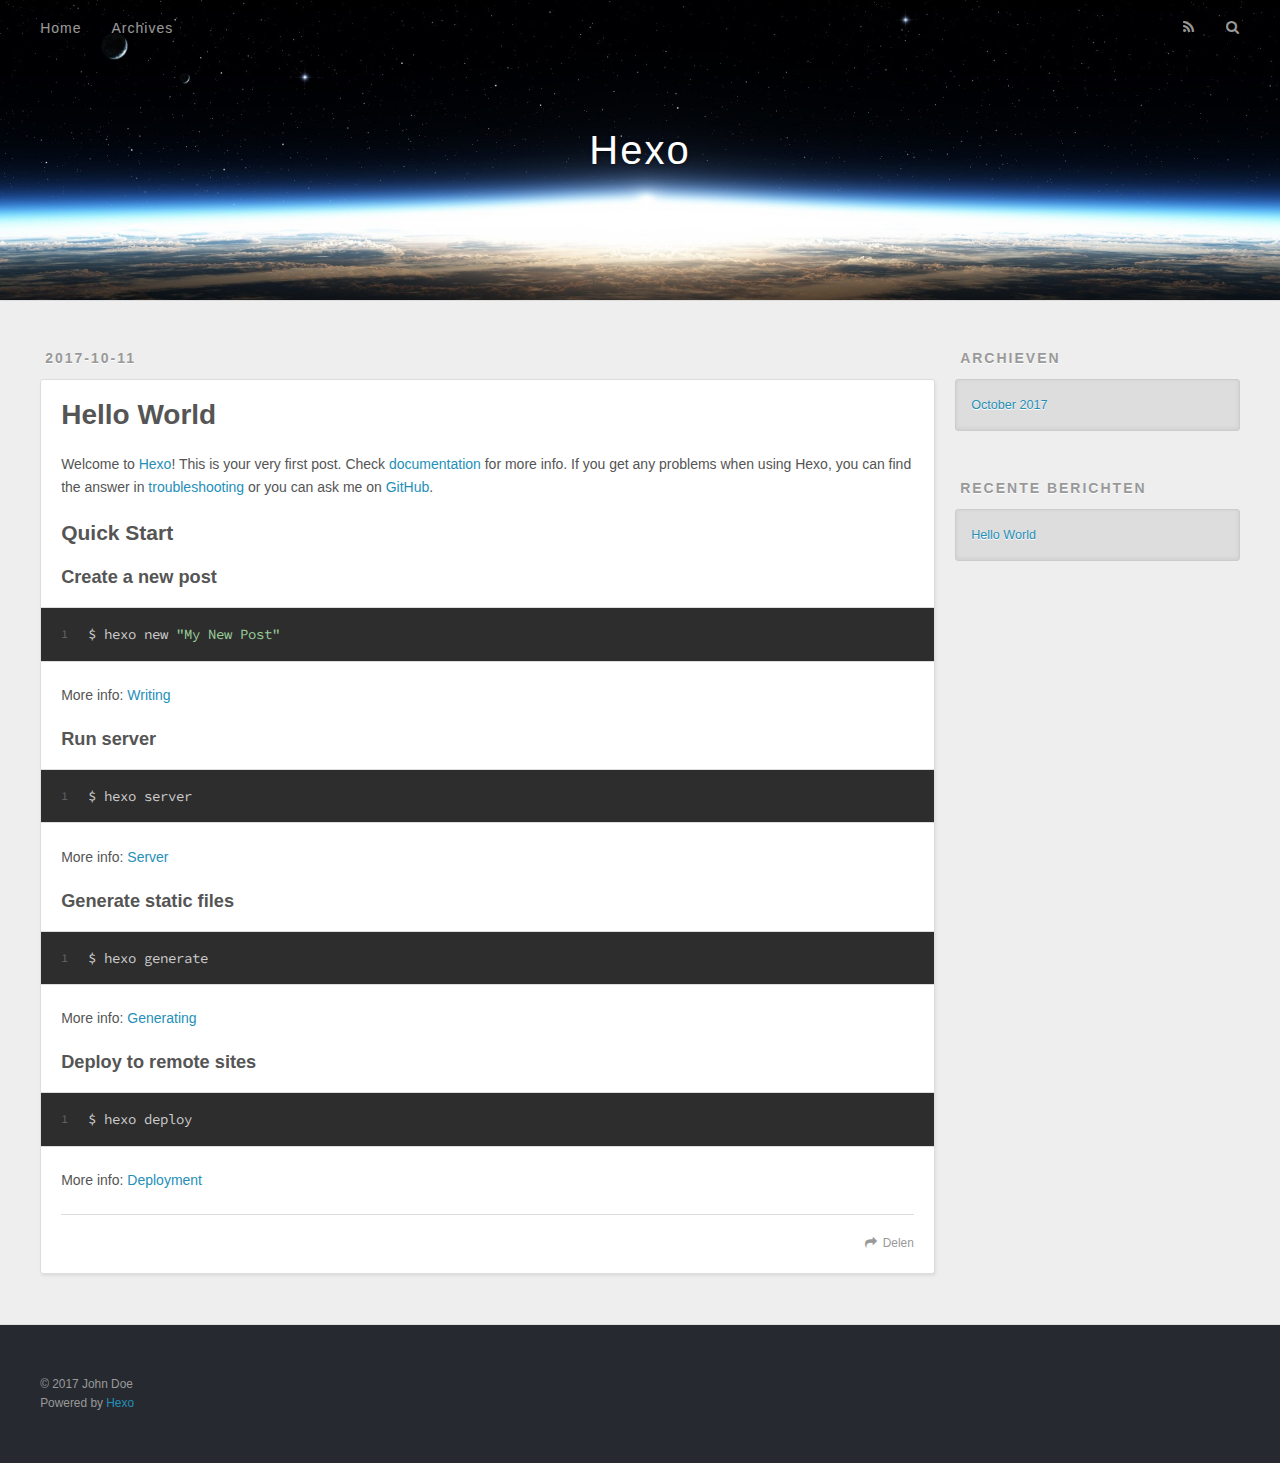
==== index.html @ 43c56c46 "Site updated: 2017-10-11 14:30:42" ====
<!DOCTYPE html>
<html>
<head>
  <meta charset="utf-8">
  
  <title>Hexo</title>
  <meta name="viewport" content="width=device-width, initial-scale=1, maximum-scale=1">
  <meta property="og:type" content="website">
<meta property="og:title" content="Hexo">
<meta property="og:url" content="http://yoursite.com/index.html">
<meta property="og:site_name" content="Hexo">
<meta name="twitter:card" content="summary">
<meta name="twitter:title" content="Hexo">
  
    <link rel="alternate" href="/atom.xml" title="Hexo" type="application/atom+xml">
  
  
    <link rel="icon" href="/favicon.png">
  
  
    <link href="//fonts.googleapis.com/css?family=Source+Code+Pro" rel="stylesheet" type="text/css">
  
  <link rel="stylesheet" href="/css/style.css">
  

</head>

<body>
  <div id="container">
    <div id="wrap">
      <header id="header">
  <div id="banner"></div>
  <div id="header-outer" class="outer">
    <div id="header-title" class="inner">
      <h1 id="logo-wrap">
        <a href="/" id="logo">Hexo</a>
      </h1>
      
    </div>
    <div id="header-inner" class="inner">
      <nav id="main-nav">
        <a id="main-nav-toggle" class="nav-icon"></a>
        
          <a class="main-nav-link" href="/">Home</a>
        
          <a class="main-nav-link" href="/archives">Archives</a>
        
      </nav>
      <nav id="sub-nav">
        
          <a id="nav-rss-link" class="nav-icon" href="/atom.xml" title="RSS Feed"></a>
        
        <a id="nav-search-btn" class="nav-icon" title="Zoeken"></a>
      </nav>
      <div id="search-form-wrap">
        <form action="//google.com/search" method="get" accept-charset="UTF-8" class="search-form"><input type="search" name="q" class="search-form-input" placeholder="Search"><button type="submit" class="search-form-submit">&#xF002;</button><input type="hidden" name="sitesearch" value="http://yoursite.com"></form>
      </div>
    </div>
  </div>
</header>
      <div class="outer">
        <section id="main">
  
    <article id="post-hello-world" class="article article-type-post" itemscope itemprop="blogPost">
  <div class="article-meta">
    <a href="/2017/10/11/hello-world/" class="article-date">
  <time datetime="2017-10-11T03:29:11.000Z" itemprop="datePublished">2017-10-11</time>
</a>
    
  </div>
  <div class="article-inner">
    
    
      <header class="article-header">
        
  
    <h1 itemprop="name">
      <a class="article-title" href="/2017/10/11/hello-world/">Hello World</a>
    </h1>
  

      </header>
    
    <div class="article-entry" itemprop="articleBody">
      
        <p>Welcome to <a href="https://hexo.io/" target="_blank" rel="external">Hexo</a>! This is your very first post. Check <a href="https://hexo.io/docs/" target="_blank" rel="external">documentation</a> for more info. If you get any problems when using Hexo, you can find the answer in <a href="https://hexo.io/docs/troubleshooting.html" target="_blank" rel="external">troubleshooting</a> or you can ask me on <a href="https://github.com/hexojs/hexo/issues" target="_blank" rel="external">GitHub</a>.</p>
<h2 id="Quick-Start"><a href="#Quick-Start" class="headerlink" title="Quick Start"></a>Quick Start</h2><h3 id="Create-a-new-post"><a href="#Create-a-new-post" class="headerlink" title="Create a new post"></a>Create a new post</h3><figure class="highlight bash"><table><tr><td class="gutter"><pre><div class="line">1</div></pre></td><td class="code"><pre><div class="line">$ hexo new <span class="string">"My New Post"</span></div></pre></td></tr></table></figure>
<p>More info: <a href="https://hexo.io/docs/writing.html" target="_blank" rel="external">Writing</a></p>
<h3 id="Run-server"><a href="#Run-server" class="headerlink" title="Run server"></a>Run server</h3><figure class="highlight bash"><table><tr><td class="gutter"><pre><div class="line">1</div></pre></td><td class="code"><pre><div class="line">$ hexo server</div></pre></td></tr></table></figure>
<p>More info: <a href="https://hexo.io/docs/server.html" target="_blank" rel="external">Server</a></p>
<h3 id="Generate-static-files"><a href="#Generate-static-files" class="headerlink" title="Generate static files"></a>Generate static files</h3><figure class="highlight bash"><table><tr><td class="gutter"><pre><div class="line">1</div></pre></td><td class="code"><pre><div class="line">$ hexo generate</div></pre></td></tr></table></figure>
<p>More info: <a href="https://hexo.io/docs/generating.html" target="_blank" rel="external">Generating</a></p>
<h3 id="Deploy-to-remote-sites"><a href="#Deploy-to-remote-sites" class="headerlink" title="Deploy to remote sites"></a>Deploy to remote sites</h3><figure class="highlight bash"><table><tr><td class="gutter"><pre><div class="line">1</div></pre></td><td class="code"><pre><div class="line">$ hexo deploy</div></pre></td></tr></table></figure>
<p>More info: <a href="https://hexo.io/docs/deployment.html" target="_blank" rel="external">Deployment</a></p>

      
    </div>
    <footer class="article-footer">
      <a data-url="http://yoursite.com/2017/10/11/hello-world/" data-id="cj8mmkf810000nlazuqyznqcg" class="article-share-link">Delen</a>
      
      
    </footer>
  </div>
  
</article>


  

</section>
        
          <aside id="sidebar">
  
    

  
    

  
    
  
    
  <div class="widget-wrap">
    <h3 class="widget-title">Archieven</h3>
    <div class="widget">
      <ul class="archive-list"><li class="archive-list-item"><a class="archive-list-link" href="/archives/2017/10/">October 2017</a></li></ul>
    </div>
  </div>


  
    
  <div class="widget-wrap">
    <h3 class="widget-title">Recente berichten</h3>
    <div class="widget">
      <ul>
        
          <li>
            <a href="/2017/10/11/hello-world/">Hello World</a>
          </li>
        
      </ul>
    </div>
  </div>

  
</aside>
        
      </div>
      <footer id="footer">
  
  <div class="outer">
    <div id="footer-info" class="inner">
      &copy; 2017 John Doe<br>
      Powered by <a href="http://hexo.io/" target="_blank">Hexo</a>
    </div>
  </div>
</footer>
    </div>
    <nav id="mobile-nav">
  
    <a href="/" class="mobile-nav-link">Home</a>
  
    <a href="/archives" class="mobile-nav-link">Archives</a>
  
</nav>
    

<script src="//ajax.googleapis.com/ajax/libs/jquery/2.0.3/jquery.min.js"></script>


  <link rel="stylesheet" href="/fancybox/jquery.fancybox.css">
  <script src="/fancybox/jquery.fancybox.pack.js"></script>


<script src="/js/script.js"></script>

  </div>
</body>
</html>
---- css/style.css ----
body {
  width: 100%;
}
body:before,
body:after {
  content: "";
  display: table;
}
body:after {
  clear: both;
}
html,
body,
div,
span,
applet,
object,
iframe,
h1,
h2,
h3,
h4,
h5,
h6,
p,
blockquote,
pre,
a,
abbr,
acronym,
address,
big,
cite,
code,
del,
dfn,
em,
img,
ins,
kbd,
q,
s,
samp,
small,
strike,
strong,
sub,
sup,
tt,
var,
dl,
dt,
dd,
ol,
ul,
li,
fieldset,
form,
label,
legend,
table,
caption,
tbody,
tfoot,
thead,
tr,
th,
td {
  margin: 0;
  padding: 0;
  border: 0;
  outline: 0;
  font-weight: inherit;
  font-style: inherit;
  font-family: inherit;
  font-size: 100%;
  vertical-align: baseline;
}
body {
  line-height: 1;
  color: #000;
  background: #fff;
}
ol,
ul {
  list-style: none;
}
table {
  border-collapse: separate;
  border-spacing: 0;
  vertical-align: middle;
}
caption,
th,
td {
  text-align: left;
  font-weight: normal;
  vertical-align: middle;
}
a img {
  border: none;
}
input,
button {
  margin: 0;
  padding: 0;
}
input::-moz-focus-inner,
button::-moz-focus-inner {
  border: 0;
  padding: 0;
}
@font-face {
  font-family: FontAwesome;
  font-style: normal;
  font-weight: normal;
  src: url("fonts/fontawesome-webfont.eot?v=#4.0.3");
  src: url("fonts/fontawesome-webfont.eot?#iefix&v=#4.0.3") format("embedded-opentype"), url("fonts/fontawesome-webfont.woff?v=#4.0.3") format("woff"), url("fonts/fontawesome-webfont.ttf?v=#4.0.3") format("truetype"), url("fonts/fontawesome-webfont.svg#fontawesomeregular?v=#4.0.3") format("svg");
}
html,
body,
#container {
  height: 100%;
}
body {
  background: #eee;
  font: 14px "Helvetica Neue", Helvetica, Arial, sans-serif;
  -webkit-text-size-adjust: 100%;
}
.outer {
  max-width: 1220px;
  margin: 0 auto;
  padding: 0 20px;
}
.outer:before,
.outer:after {
  content: "";
  display: table;
}
.outer:after {
  clear: both;
}
.inner {
  display: inline;
  float: left;
  width: 98.33333333333333%;
  margin: 0 0.833333333333333%;
}
.left,
.alignleft {
  float: left;
}
.right,
.alignright {
  float: right;
}
.clear {
  clear: both;
}
#container {
  position: relative;
}
.mobile-nav-on {
  overflow: hidden;
}
#wrap {
  height: 100%;
  width: 100%;
  position: absolute;
  top: 0;
  left: 0;
  -webkit-transition: 0.2s ease-out;
  -moz-transition: 0.2s ease-out;
  -ms-transition: 0.2s ease-out;
  transition: 0.2s ease-out;
  z-index: 1;
  background: #eee;
}
.mobile-nav-on #wrap {
  left: 280px;
}
@media screen and (min-width: 768px) {
  #main {
    display: inline;
    float: left;
    width: 73.33333333333333%;
    margin: 0 0.833333333333333%;
  }
}
.article-date,
.article-category-link,
.archive-year,
.widget-title {
  text-decoration: none;
  text-transform: uppercase;
  letter-spacing: 2px;
  color: #999;
  margin-bottom: 1em;
  margin-left: 5px;
  line-height: 1em;
  text-shadow: 0 1px #fff;
  font-weight: bold;
}
.article-inner,
.archive-article-inner {
  background: #fff;
  -webkit-box-shadow: 1px 2px 3px #ddd;
  box-shadow: 1px 2px 3px #ddd;
  border: 1px solid #ddd;
  border-radius: 3px;
}
.article-entry h1,
.widget h1 {
  font-size: 2em;
}
.article-entry h2,
.widget h2 {
  font-size: 1.5em;
}
.article-entry h3,
.widget h3 {
  font-size: 1.3em;
}
.article-entry h4,
.widget h4 {
  font-size: 1.2em;
}
.article-entry h5,
.widget h5 {
  font-size: 1em;
}
.article-entry h6,
.widget h6 {
  font-size: 1em;
  color: #999;
}
.article-entry hr,
.widget hr {
  border: 1px dashed #ddd;
}
.article-entry strong,
.widget strong {
  font-weight: bold;
}
.article-entry em,
.widget em,
.article-entry cite,
.widget cite {
  font-style: italic;
}
.article-entry sup,
.widget sup,
.article-entry sub,
.widget sub {
  font-size: 0.75em;
  line-height: 0;
  position: relative;
  vertical-align: baseline;
}
.article-entry sup,
.widget sup {
  top: -0.5em;
}
.article-entry sub,
.widget sub {
  bottom: -0.2em;
}
.article-entry small,
.widget small {
  font-size: 0.85em;
}
.article-entry acronym,
.widget acronym,
.article-entry abbr,
.widget abbr {
  border-bottom: 1px dotted;
}
.article-entry ul,
.widget ul,
.article-entry ol,
.widget ol,
.article-entry dl,
.widget dl {
  margin: 0 20px;
  line-height: 1.6em;
}
.article-entry ul ul,
.widget ul ul,
.article-entry ol ul,
.widget ol ul,
.article-entry ul ol,
.widget ul ol,
.article-entry ol ol,
.widget ol ol {
  margin-top: 0;
  margin-bottom: 0;
}
.article-entry ul,
.widget ul {
  list-style: disc;
}
.article-entry ol,
.widget ol {
  list-style: decimal;
}
.article-entry dt,
.widget dt {
  font-weight: bold;
}
#header {
  height: 300px;
  position: relative;
  border-bottom: 1px solid #ddd;
}
#header:before,
#header:after {
  content: "";
  position: absolute;
  left: 0;
  right: 0;
  height: 40px;
}
#header:before {
  top: 0;
  background: -webkit-linear-gradient(rgba(0,0,0,0.2), transparent);
  background: -moz-linear-gradient(rgba(0,0,0,0.2), transparent);
  background: -ms-linear-gradient(rgba(0,0,0,0.2), transparent);
  background: linear-gradient(rgba(0,0,0,0.2), transparent);
}
#header:after {
  bottom: 0;
  background: -webkit-linear-gradient(transparent, rgba(0,0,0,0.2));
  background: -moz-linear-gradient(transparent, rgba(0,0,0,0.2));
  background: -ms-linear-gradient(transparent, rgba(0,0,0,0.2));
  background: linear-gradient(transparent, rgba(0,0,0,0.2));
}
#header-outer {
  height: 100%;
  position: relative;
}
#header-inner {
  position: relative;
  overflow: hidden;
}
#banner {
  position: absolute;
  top: 0;
  left: 0;
  width: 100%;
  height: 100%;
  background: url("images/banner.jpg") center #000;
  -webkit-background-size: cover;
  -moz-background-size: cover;
  background-size: cover;
  z-index: -1;
}
#header-title {
  text-align: center;
  height: 40px;
  position: absolute;
  top: 50%;
  left: 0;
  margin-top: -20px;
}
#logo,
#subtitle {
  text-decoration: none;
  color: #fff;
  font-weight: 300;
  text-shadow: 0 1px 4px rgba(0,0,0,0.3);
}
#logo {
  font-size: 40px;
  line-height: 40px;
  letter-spacing: 2px;
}
#subtitle {
  font-size: 16px;
  line-height: 16px;
  letter-spacing: 1px;
}
#subtitle-wrap {
  margin-top: 16px;
}
#main-nav {
  float: left;
  margin-left: -15px;
}
.nav-icon,
.main-nav-link {
  float: left;
  color: #fff;
  opacity: 0.6;
  text-decoration: none;
  text-shadow: 0 1px rgba(0,0,0,0.2);
  -webkit-transition: opacity 0.2s;
  -moz-transition: opacity 0.2s;
  -ms-transition: opacity 0.2s;
  transition: opacity 0.2s;
  display: block;
  padding: 20px 15px;
}
.nav-icon:hover,
.main-nav-link:hover {
  opacity: 1;
}
.nav-icon {
  font-family: FontAwesome;
  text-align: center;
  font-size: 14px;
  width: 14px;
  height: 14px;
  padding: 20px 15px;
  position: relative;
  cursor: pointer;
}
.main-nav-link {
  font-weight: 300;
  letter-spacing: 1px;
}
@media screen and (max-width: 479px) {
  .main-nav-link {
    display: none;
  }
}
#main-nav-toggle {
  display: none;
}
#main-nav-toggle:before {
  content: "\f0c9";
}
@media screen and (max-width: 479px) {
  #main-nav-toggle {
    display: block;
  }
}
#sub-nav {
  float: right;
  margin-right: -15px;
}
#nav-rss-link:before {
  content: "\f09e";
}
#nav-search-btn:before {
  content: "\f002";
}
#search-form-wrap {
  position: absolute;
  top: 15px;
  width: 150px;
  height: 30px;
  right: -150px;
  opacity: 0;
  -webkit-transition: 0.2s ease-out;
  -moz-transition: 0.2s ease-out;
  -ms-transition: 0.2s ease-out;
  transition: 0.2s ease-out;
}
#search-form-wrap.on {
  opacity: 1;
  right: 0;
}
@media screen and (max-width: 479px) {
  #search-form-wrap {
    width: 100%;
    right: -100%;
  }
}
.search-form {
  position: absolute;
  top: 0;
  left: 0;
  right: 0;
  background: #fff;
  padding: 5px 15px;
  border-radius: 15px;
  -webkit-box-shadow: 0 0 10px rgba(0,0,0,0.3);
  box-shadow: 0 0 10px rgba(0,0,0,0.3);
}
.search-form-input {
  border: none;
  background: none;
  color: #555;
  width: 100%;
  font: 13px "Helvetica Neue", Helvetica, Arial, sans-serif;
  outline: none;
}
.search-form-input::-webkit-search-results-decoration,
.search-form-input::-webkit-search-cancel-button {
  -webkit-appearance: none;
}
.search-form-submit {
  position: absolute;
  top: 50%;
  right: 10px;
  margin-top: -7px;
  font: 13px FontAwesome;
  border: none;
  background: none;
  color: #bbb;
  cursor: pointer;
}
.search-form-submit:hover,
.search-form-submit:focus {
  color: #777;
}
.article {
  margin: 50px 0;
}
.article-inner {
  overflow: hidden;
}
.article-meta:before,
.article-meta:after {
  content: "";
  display: table;
}
.article-meta:after {
  clear: both;
}
.article-date {
  float: left;
}
.article-category {
  float: left;
  line-height: 1em;
  color: #ccc;
  text-shadow: 0 1px #fff;
  margin-left: 8px;
}
.article-category:before {
  content: "\2022";
}
.article-category-link {
  margin: 0 12px 1em;
}
.article-header {
  padding: 20px 20px 0;
}
.article-title {
  text-decoration: none;
  font-size: 2em;
  font-weight: bold;
  color: #555;
  line-height: 1.1em;
  -webkit-transition: color 0.2s;
  -moz-transition: color 0.2s;
  -ms-transition: color 0.2s;
  transition: color 0.2s;
}
a.article-title:hover {
  color: #258fb8;
}
.article-entry {
  color: #555;
  padding: 0 20px;
}
.article-entry:before,
.article-entry:after {
  content: "";
  display: table;
}
.article-entry:after {
  clear: both;
}
.article-entry p,
.article-entry table {
  line-height: 1.6em;
  margin: 1.6em 0;
}
.article-entry h1,
.article-entry h2,
.article-entry h3,
.article-entry h4,
.article-entry h5,
.article-entry h6 {
  font-weight: bold;
}
.article-entry h1,
.article-entry h2,
.article-entry h3,
.article-entry h4,
.article-entry h5,
.article-entry h6 {
  line-height: 1.1em;
  margin: 1.1em 0;
}
.article-entry a {
  color: #258fb8;
  text-decoration: none;
}
.article-entry a:hover {
  text-decoration: underline;
}
.article-entry ul,
.article-entry ol,
.article-entry dl {
  margin-top: 1.6em;
  margin-bottom: 1.6em;
}
.article-entry img,
.article-entry video {
  max-width: 100%;
  height: auto;
  display: block;
  margin: auto;
}
.article-entry iframe {
  border: none;
}
.article-entry table {
  width: 100%;
  border-collapse: collapse;
  border-spacing: 0;
}
.article-entry th {
  font-weight: bold;
  border-bottom: 3px solid #ddd;
  padding-bottom: 0.5em;
}
.article-entry td {
  border-bottom: 1px solid #ddd;
  padding: 10px 0;
}
.article-entry blockquote {
  font-family: Georgia, "Times New Roman", serif;
  font-size: 1.4em;
  margin: 1.6em 20px;
  text-align: center;
}
.article-entry blockquote footer {
  font-size: 14px;
  margin: 1.6em 0;
  font-family: "Helvetica Neue", Helvetica, Arial, sans-serif;
}
.article-entry blockquote footer cite:before {
  content: "—";
  padding: 0 0.5em;
}
.article-entry .pullquote {
  text-align: left;
  width: 45%;
  margin: 0;
}
.article-entry .pullquote.left {
  margin-left: 0.5em;
  margin-right: 1em;
}
.article-entry .pullquote.right {
  margin-right: 0.5em;
  margin-left: 1em;
}
.article-entry .caption {
  color: #999;
  display: block;
  font-size: 0.9em;
  margin-top: 0.5em;
  position: relative;
  text-align: center;
}
.article-entry .video-container {
  position: relative;
  padding-top: 56.25%;
  height: 0;
  overflow: hidden;
}
.article-entry .video-container iframe,
.article-entry .video-container object,
.article-entry .video-container embed {
  position: absolute;
  top: 0;
  left: 0;
  width: 100%;
  height: 100%;
  margin-top: 0;
}
.article-more-link a {
  display: inline-block;
  line-height: 1em;
  padding: 6px 15px;
  border-radius: 15px;
  background: #eee;
  color: #999;
  text-shadow: 0 1px #fff;
  text-decoration: none;
}
.article-more-link a:hover {
  background: #258fb8;
  color: #fff;
  text-decoration: none;
  text-shadow: 0 1px #1e7293;
}
.article-footer {
  font-size: 0.85em;
  line-height: 1.6em;
  border-top: 1px solid #ddd;
  padding-top: 1.6em;
  margin: 0 20px 20px;
}
.article-footer:before,
.article-footer:after {
  content: "";
  display: table;
}
.article-footer:after {
  clear: both;
}
.article-footer a {
  color: #999;
  text-decoration: none;
}
.article-footer a:hover {
  color: #555;
}
.article-tag-list-item {
  float: left;
  margin-right: 10px;
}
.article-tag-list-link:before {
  content: "#";
}
.article-comment-link {
  float: right;
}
.article-comment-link:before {
  content: "\f075";
  font-family: FontAwesome;
  padding-right: 8px;
}
.article-share-link {
  cursor: pointer;
  float: right;
  margin-left: 20px;
}
.article-share-link:before {
  content: "\f064";
  font-family: FontAwesome;
  padding-right: 6px;
}
#article-nav {
  position: relative;
}
#article-nav:before,
#article-nav:after {
  content: "";
  display: table;
}
#article-nav:after {
  clear: both;
}
@media screen and (min-width: 768px) {
  #article-nav {
    margin: 50px 0;
  }
  #article-nav:before {
    width: 8px;
    height: 8px;
    position: absolute;
    top: 50%;
    left: 50%;
    margin-top: -4px;
    margin-left: -4px;
    content: "";
    border-radius: 50%;
    background: #ddd;
    -webkit-box-shadow: 0 1px 2px #fff;
    box-shadow: 0 1px 2px #fff;
  }
}
.article-nav-link-wrap {
  text-decoration: none;
  text-shadow: 0 1px #fff;
  color: #999;
  -webkit-box-sizing: border-box;
  -moz-box-sizing: border-box;
  box-sizing: border-box;
  margin-top: 50px;
  text-align: center;
  display: block;
}
.article-nav-link-wrap:hover {
  color: #555;
}
@media screen and (min-width: 768px) {
  .article-nav-link-wrap {
    width: 50%;
    margin-top: 0;
  }
}
@media screen and (min-width: 768px) {
  #article-nav-newer {
    float: left;
    text-align: right;
    padding-right: 20px;
  }
}
@media screen and (min-width: 768px) {
  #article-nav-older {
    float: right;
    text-align: left;
    padding-left: 20px;
  }
}
.article-nav-caption {
  text-transform: uppercase;
  letter-spacing: 2px;
  color: #ddd;
  line-height: 1em;
  font-weight: bold;
}
#article-nav-newer .article-nav-caption {
  margin-right: -2px;
}
.article-nav-title {
  font-size: 0.85em;
  line-height: 1.6em;
  margin-top: 0.5em;
}
.article-share-box {
  position: absolute;
  display: none;
  background: #fff;
  -webkit-box-shadow: 1px 2px 10px rgba(0,0,0,0.2);
  box-shadow: 1px 2px 10px rgba(0,0,0,0.2);
  border-radius: 3px;
  margin-left: -145px;
  overflow: hidden;
  z-index: 1;
}
.article-share-box.on {
  display: block;
}
.article-share-input {
  width: 100%;
  background: none;
  -webkit-box-sizing: border-box;
  -moz-box-sizing: border-box;
  box-sizing: border-box;
  font: 14px "Helvetica Neue", Helvetica, Arial, sans-serif;
  padding: 0 15px;
  color: #555;
  outline: none;
  border: 1px solid #ddd;
  border-radius: 3px 3px 0 0;
  height: 36px;
  line-height: 36px;
}
.article-share-links {
  background: #eee;
}
.article-share-links:before,
.article-share-links:after {
  content: "";
  display: table;
}
.article-share-links:after {
  clear: both;
}
.article-share-twitter,
.article-share-facebook,
.article-share-pinterest,
.article-share-google {
  width: 50px;
  height: 36px;
  display: block;
  float: left;
  position: relative;
  color: #999;
  text-shadow: 0 1px #fff;
}
.article-share-twitter:before,
.article-share-facebook:before,
.article-share-pinterest:before,
.article-share-google:before {
  font-size: 20px;
  font-family: FontAwesome;
  width: 20px;
  height: 20px;
  position: absolute;
  top: 50%;
  left: 50%;
  margin-top: -10px;
  margin-left: -10px;
  text-align: center;
}
.article-share-twitter:hover,
.article-share-facebook:hover,
.article-share-pinterest:hover,
.article-share-google:hover {
  color: #fff;
}
.article-share-twitter:before {
  content: "\f099";
}
.article-share-twitter:hover {
  background: #00aced;
  text-shadow: 0 1px #008abe;
}
.article-share-facebook:before {
  content: "\f09a";
}
.article-share-facebook:hover {
  background: #3b5998;
  text-shadow: 0 1px #2f477a;
}
.article-share-pinterest:before {
  content: "\f0d2";
}
.article-share-pinterest:hover {
  background: #cb2027;
  text-shadow: 0 1px #a21a1f;
}
.article-share-google:before {
  content: "\f0d5";
}
.article-share-google:hover {
  background: #dd4b39;
  text-shadow: 0 1px #be3221;
}
.article-gallery {
  background: #000;
  position: relative;
}
.article-gallery-photos {
  position: relative;
  overflow: hidden;
}
.article-gallery-img {
  display: none;
  max-width: 100%;
}
.article-gallery-img:first-child {
  display: block;
}
.article-gallery-img.loaded {
  position: absolute;
  display: block;
}
.article-gallery-img img {
  display: block;
  max-width: 100%;
  margin: 0 auto;
}
#comments {
  background: #fff;
  -webkit-box-shadow: 1px 2px 3px #ddd;
  box-shadow: 1px 2px 3px #ddd;
  padding: 20px;
  border: 1px solid #ddd;
  border-radius: 3px;
  margin: 50px 0;
}
#comments a {
  color: #258fb8;
}
.archives-wrap {
  margin: 50px 0;
}
.archives:before,
.archives:after {
  content: "";
  display: table;
}
.archives:after {
  clear: both;
}
.archive-year-wrap {
  margin-bottom: 1em;
}
.archives {
  -webkit-column-gap: 10px;
  -moz-column-gap: 10px;
  column-gap: 10px;
}
@media screen and (min-width: 480px) and (max-width: 767px) {
  .archives {
    -webkit-column-count: 2;
    -moz-column-count: 2;
    column-count: 2;
  }
}
@media screen and (min-width: 768px) {
  .archives {
    -webkit-column-count: 3;
    -moz-column-count: 3;
    column-count: 3;
  }
}
.archive-article {
  -webkit-column-break-inside: avoid;
  page-break-inside: avoid;
  overflow: hidden;
  break-inside: avoid-column;
}
.archive-article-inner {
  padding: 10px;
  margin-bottom: 15px;
}
.archive-article-title {
  text-decoration: none;
  font-weight: bold;
  color: #555;
  -webkit-transition: color 0.2s;
  -moz-transition: color 0.2s;
  -ms-transition: color 0.2s;
  transition: color 0.2s;
  line-height: 1.6em;
}
.archive-article-title:hover {
  color: #258fb8;
}
.archive-article-footer {
  margin-top: 1em;
}
.archive-article-date {
  color: #999;
  text-decoration: none;
  font-size: 0.85em;
  line-height: 1em;
  margin-bottom: 0.5em;
  display: block;
}
#page-nav {
  margin: 50px auto;
  background: #fff;
  -webkit-box-shadow: 1px 2px 3px #ddd;
  box-shadow: 1px 2px 3px #ddd;
  border: 1px solid #ddd;
  border-radius: 3px;
  text-align: center;
  color: #999;
  overflow: hidden;
}
#page-nav:before,
#page-nav:after {
  content: "";
  display: table;
}
#page-nav:after {
  clear: both;
}
#page-nav a,
#page-nav span {
  padding: 10px 20px;
  line-height: 1;
  height: 2ex;
}
#page-nav a {
  color: #999;
  text-decoration: none;
}
#page-nav a:hover {
  background: #999;
  color: #fff;
}
#page-nav .prev {
  float: left;
}
#page-nav .next {
  float: right;
}
#page-nav .page-number {
  display: inline-block;
}
@media screen and (max-width: 479px) {
  #page-nav .page-number {
    display: none;
  }
}
#page-nav .current {
  color: #555;
  font-weight: bold;
}
#page-nav .space {
  color: #ddd;
}
#footer {
  background: #262a30;
  padding: 50px 0;
  border-top: 1px solid #ddd;
  color: #999;
}
#footer a {
  color: #258fb8;
  text-decoration: none;
}
#footer a:hover {
  text-decoration: underline;
}
#footer-info {
  line-height: 1.6em;
  font-size: 0.85em;
}
.article-entry pre,
.article-entry .highlight {
  background: #2d2d2d;
  margin: 0 -20px;
  padding: 15px 20px;
  border-style: solid;
  border-color: #ddd;
  border-width: 1px 0;
  overflow: auto;
  color: #ccc;
  line-height: 22.400000000000002px;
}
.article-entry .highlight .gutter pre,
.article-entry .gist .gist-file .gist-data .line-numbers {
  color: #666;
  font-size: 0.85em;
}
.article-entry pre,
.article-entry code {
  font-family: "Source Code Pro", Consolas, Monaco, Menlo, Consolas, monospace;
}
.article-entry code {
  background: #eee;
  text-shadow: 0 1px #fff;
  padding: 0 0.3em;
}
.article-entry pre code {
  background: none;
  text-shadow: none;
  padding: 0;
}
.article-entry .highlight pre {
  border: none;
  margin: 0;
  padding: 0;
}
.article-entry .highlight table {
  margin: 0;
  width: auto;
}
.article-entry .highlight td {
  border: none;
  padding: 0;
}
.article-entry .highlight figcaption {
  font-size: 0.85em;
  color: #999;
  line-height: 1em;
  margin-bottom: 1em;
}
.article-entry .highlight figcaption:before,
.article-entry .highlight figcaption:after {
  content: "";
  display: table;
}
.article-entry .highlight figcaption:after {
  clear: both;
}
.article-entry .highlight figcaption a {
  float: right;
}
.article-entry .highlight .gutter pre {
  text-align: right;
  padding-right: 20px;
}
.article-entry .highlight .line {
  height: 22.400000000000002px;
}
.article-entry .highlight .line.marked {
  background: #515151;
}
.article-entry .gist {
  margin: 0 -20px;
  border-style: solid;
  border-color: #ddd;
  border-width: 1px 0;
  background: #2d2d2d;
  padding: 15px 20px 15px 0;
}
.article-entry .gist .gist-file {
  border: none;
  font-family: "Source Code Pro", Consolas, Monaco, Menlo, Consolas, monospace;
  margin: 0;
}
.article-entry .gist .gist-file .gist-data {
  background: none;
  border: none;
}
.article-entry .gist .gist-file .gist-data .line-numbers {
  background: none;
  border: none;
  padding: 0 20px 0 0;
}
.article-entry .gist .gist-file .gist-data .line-data {
  padding: 0 !important;
}
.article-entry .gist .gist-file .highlight {
  margin: 0;
  padding: 0;
  border: none;
}
.article-entry .gist .gist-file .gist-meta {
  background: #2d2d2d;
  color: #999;
  font: 0.85em "Helvetica Neue", Helvetica, Arial, sans-serif;
  text-shadow: 0 0;
  padding: 0;
  margin-top: 1em;
  margin-left: 20px;
}
.article-entry .gist .gist-file .gist-meta a {
  color: #258fb8;
  font-weight: normal;
}
.article-entry .gist .gist-file .gist-meta a:hover {
  text-decoration: underline;
}
pre .comment,
pre .title {
  color: #999;
}
pre .variable,
pre .attribute,
pre .tag,
pre .regexp,
pre .ruby .constant,
pre .xml .tag .title,
pre .xml .pi,
pre .xml .doctype,
pre .html .doctype,
pre .css .id,
pre .css .class,
pre .css .pseudo {
  color: #f2777a;
}
pre .number,
pre .preprocessor,
pre .built_in,
pre .literal,
pre .params,
pre .constant {
  color: #f99157;
}
pre .class,
pre .ruby .class .title,
pre .css .rules .attribute {
  color: #9c9;
}
pre .string,
pre .value,
pre .inheritance,
pre .header,
pre .ruby .symbol,
pre .xml .cdata {
  color: #9c9;
}
pre .css .hexcolor {
  color: #6cc;
}
pre .function,
pre .python .decorator,
pre .python .title,
pre .ruby .function .title,
pre .ruby .title .keyword,
pre .perl .sub,
pre .javascript .title,
pre .coffeescript .title {
  color: #69c;
}
pre .keyword,
pre .javascript .function {
  color: #c9c;
}
@media screen and (max-width: 479px) {
  #mobile-nav {
    position: absolute;
    top: 0;
    left: 0;
    width: 280px;
    height: 100%;
    background: #191919;
    border-right: 1px solid #fff;
  }
}
@media screen and (max-width: 479px) {
  .mobile-nav-link {
    display: block;
    color: #999;
    text-decoration: none;
    padding: 15px 20px;
    font-weight: bold;
  }
  .mobile-nav-link:hover {
    color: #fff;
  }
}
@media screen and (min-width: 768px) {
  #sidebar {
    display: inline;
    float: left;
    width: 23.333333333333332%;
    margin: 0 0.833333333333333%;
  }
}
.widget-wrap {
  margin: 50px 0;
}
.widget {
  color: #777;
  text-shadow: 0 1px #fff;
  background: #ddd;
  -webkit-box-shadow: 0 -1px 4px #ccc inset;
  box-shadow: 0 -1px 4px #ccc inset;
  border: 1px solid #ccc;
  padding: 15px;
  border-radius: 3px;
}
.widget a {
  color: #258fb8;
  text-decoration: none;
}
.widget a:hover {
  text-decoration: underline;
}
.widget ul ul,
.widget ol ul,
.widget dl ul,
.widget ul ol,
.widget ol ol,
.widget dl ol,
.widget ul dl,
.widget ol dl,
.widget dl dl {
  margin-left: 15px;
  list-style: disc;
}
.widget {
  line-height: 1.6em;
  word-wrap: break-word;
  font-size: 0.9em;
}
.widget ul,
.widget ol {
  list-style: none;
  margin: 0;
}
.widget ul ul,
.widget ol ul,
.widget ul ol,
.widget ol ol {
  margin: 0 20px;
}
.widget ul ul,
.widget ol ul {
  list-style: disc;
}
.widget ul ol,
.widget ol ol {
  list-style: decimal;
}
.category-list-count,
.tag-list-count,
.archive-list-count {
  padding-left: 5px;
  color: #999;
  font-size: 0.85em;
}
.category-list-count:before,
.tag-list-count:before,
.archive-list-count:before {
  content: "(";
}
.category-list-count:after,
.tag-list-count:after,
.archive-list-count:after {
  content: ")";
}
.tagcloud a {
  margin-right: 5px;
  display: inline-block;
}
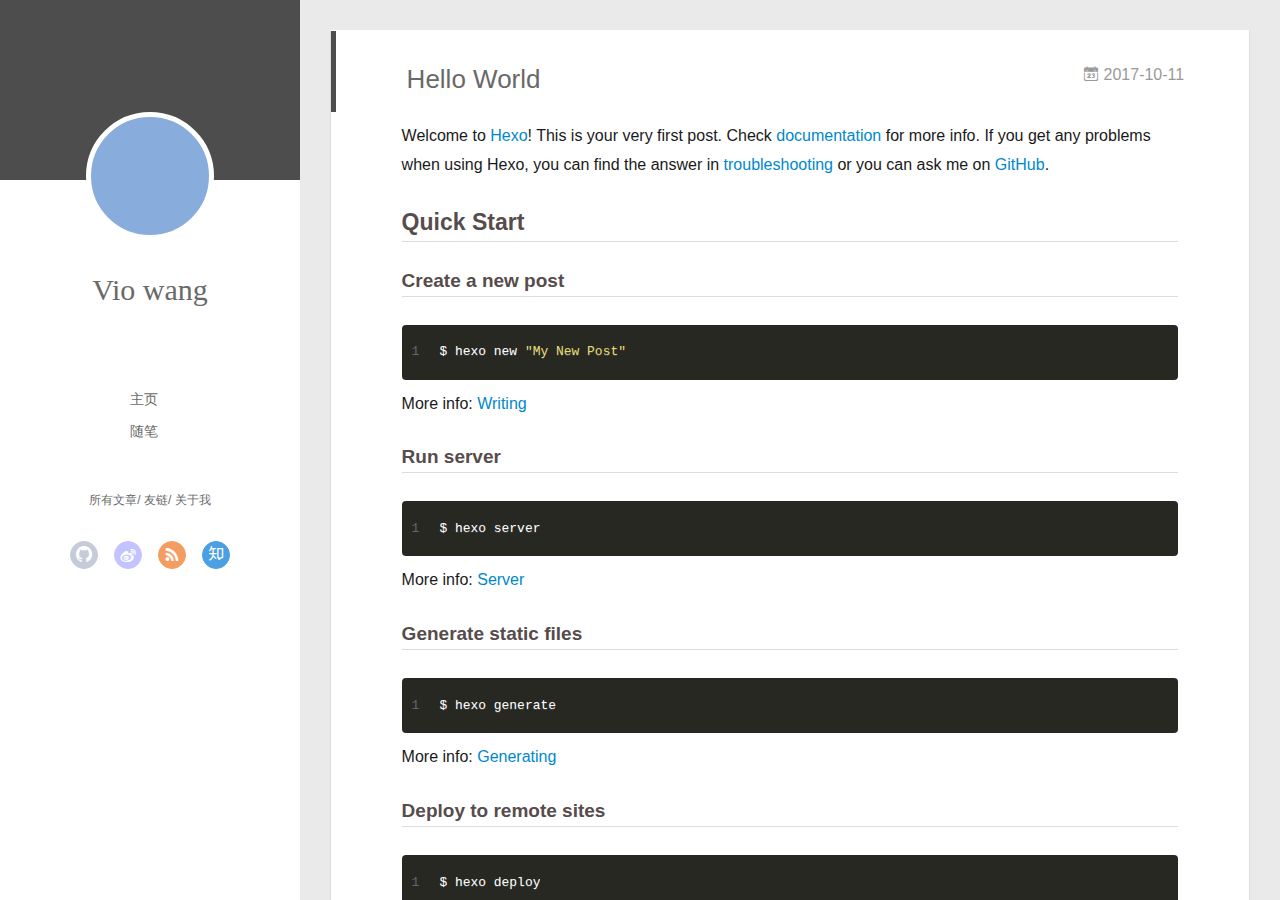
==== commit 3deb174f: "Site updated: 2017-10-11 15:08:56" ====
--- a/index.html
+++ b/index.html
@@ -3,73 +3,156 @@
 <head>
   <meta charset="utf-8">
   
-  <title>Hexo</title>
+  <meta name="renderer" content="webkit">
+  <meta http-equiv="X-UA-Compatible" content="IE=edge" >
+  <link rel="dns-prefetch" href="http://yoursite.com">
+  <title>Vio</title>
   <meta name="viewport" content="width=device-width, initial-scale=1, maximum-scale=1">
   <meta property="og:type" content="website">
-<meta property="og:title" content="Hexo">
+<meta property="og:title" content="Vio">
 <meta property="og:url" content="http://yoursite.com/index.html">
-<meta property="og:site_name" content="Hexo">
+<meta property="og:site_name" content="Vio">
 <meta name="twitter:card" content="summary">
-<meta name="twitter:title" content="Hexo">
-  
-    <link rel="alternate" href="/atom.xml" title="Hexo" type="application/atom+xml">
+<meta name="twitter:title" content="Vio">
+  
+    <link rel="alternative" href="/atom.xml" title="Vio" type="application/atom+xml">
   
   
     <link rel="icon" href="/favicon.png">
   
-  
-    <link href="//fonts.googleapis.com/css?family=Source+Code+Pro" rel="stylesheet" type="text/css">
-  
-  <link rel="stylesheet" href="/css/style.css">
+  <link rel="stylesheet" type="text/css" href="/./main.507b3a.css">
+  <style type="text/css">
+  
+    #container.show {
+      background: linear-gradient(200deg,#a0cfe4,#e8c37e);
+    }
+  </style>
+  
+
   
 
 </head>
 
 <body>
-  <div id="container">
-    <div id="wrap">
-      <header id="header">
-  <div id="banner"></div>
-  <div id="header-outer" class="outer">
-    <div id="header-title" class="inner">
-      <h1 id="logo-wrap">
-        <a href="/" id="logo">Hexo</a>
-      </h1>
-      
-    </div>
-    <div id="header-inner" class="inner">
-      <nav id="main-nav">
-        <a id="main-nav-toggle" class="nav-icon"></a>
-        
-          <a class="main-nav-link" href="/">Home</a>
-        
-          <a class="main-nav-link" href="/archives">Archives</a>
-        
-      </nav>
-      <nav id="sub-nav">
-        
-          <a id="nav-rss-link" class="nav-icon" href="/atom.xml" title="RSS Feed"></a>
-        
-        <a id="nav-search-btn" class="nav-icon" title="Zoeken"></a>
-      </nav>
-      <div id="search-form-wrap">
-        <form action="//google.com/search" method="get" accept-charset="UTF-8" class="search-form"><input type="search" name="q" class="search-form-input" placeholder="Search"><button type="submit" class="search-form-submit">&#xF002;</button><input type="hidden" name="sitesearch" value="http://yoursite.com"></form>
-      </div>
-    </div>
-  </div>
-</header>
-      <div class="outer">
-        <section id="main">
-  
-    <article id="post-hello-world" class="article article-type-post" itemscope itemprop="blogPost">
-  <div class="article-meta">
-    <a href="/2017/10/11/hello-world/" class="article-date">
-  <time datetime="2017-10-11T03:29:11.000Z" itemprop="datePublished">2017-10-11</time>
-</a>
-    
-  </div>
+  <div id="container" q-class="show:isCtnShow">
+    <canvas id="anm-canvas" class="anm-canvas"></canvas>
+    <div class="left-col" q-class="show:isShow">
+      
+<div class="overlay" style="background: #4d4d4d"></div>
+<div class="intrude-less">
+	<header id="header" class="inner">
+		<a href="" class="profilepic">
+			<img src="" class="js-avatar">
+		</a>
+		<hgroup>
+		  <h1 class="header-author"><a href="">Vio wang</a></h1>
+		</hgroup>
+		
+
+		<nav class="header-menu">
+			<ul>
+			
+				<li><a href="/">主页</a></li>
+	        
+				<li><a href="/tags/随笔/">随笔</a></li>
+	        
+			</ul>
+		</nav>
+		<nav class="header-smart-menu">
+    		
+    			
+    			<a q-on="click: openSlider(e, 'innerArchive')" href="javascript:void(0)">所有文章</a>
+    			
+            
+    			
+    			<a q-on="click: openSlider(e, 'friends')" href="javascript:void(0)">友链</a>
+    			
+            
+    			
+    			<a q-on="click: openSlider(e, 'aboutme')" href="javascript:void(0)">关于我</a>
+    			
+            
+		</nav>
+		<nav class="header-nav">
+			<div class="social">
+				
+					<a class="github" target="_blank" href="#" title="github"><i class="icon-github"></i></a>
+		        
+					<a class="weibo" target="_blank" href="#" title="weibo"><i class="icon-weibo"></i></a>
+		        
+					<a class="rss" target="_blank" href="#" title="rss"><i class="icon-rss"></i></a>
+		        
+					<a class="zhihu" target="_blank" href="#" title="zhihu"><i class="icon-zhihu"></i></a>
+		        
+			</div>
+		</nav>
+	</header>		
+</div>
+
+    </div>
+    <div class="mid-col" q-class="show:isShow,hide:isShow|isFalse">
+      
+<nav id="mobile-nav">
+  	<div class="overlay js-overlay" style="background: #4d4d4d"></div>
+	<div class="btnctn js-mobile-btnctn">
+  		<div class="slider-trigger list" q-on="click: openSlider(e)"><i class="icon icon-sort"></i></div>
+	</div>
+	<div class="intrude-less">
+		<header id="header" class="inner">
+			<div class="profilepic">
+				<img src="" class="js-avatar">
+			</div>
+			<hgroup>
+			  <h1 class="header-author js-header-author">Vio wang</h1>
+			</hgroup>
+			
+			
+			
+				
+			
+				
+			
+			
+			
+			<nav class="header-nav">
+				<div class="social">
+					
+						<a class="github" target="_blank" href="#" title="github"><i class="icon-github"></i></a>
+			        
+						<a class="weibo" target="_blank" href="#" title="weibo"><i class="icon-weibo"></i></a>
+			        
+						<a class="rss" target="_blank" href="#" title="rss"><i class="icon-rss"></i></a>
+			        
+						<a class="zhihu" target="_blank" href="#" title="zhihu"><i class="icon-zhihu"></i></a>
+			        
+				</div>
+			</nav>
+
+			<nav class="header-menu js-header-menu">
+				<ul style="width: 50%">
+				
+				
+					<li style="width: 50%"><a href="/">主页</a></li>
+		        
+					<li style="width: 50%"><a href="/tags/随笔/">随笔</a></li>
+		        
+				</ul>
+			</nav>
+		</header>				
+	</div>
+	<div class="mobile-mask" style="display:none" q-show="isShow"></div>
+</nav>
+
+      <div id="wrapper" class="body-wrap">
+        <div class="menu-l">
+          <div class="canvas-wrap">
+            <canvas data-colors="#eaeaea" data-sectionHeight="100" data-contentId="js-content" id="myCanvas1" class="anm-canvas"></canvas>
+          </div>
+          <div id="js-content" class="content-ll">
+            
+  
+    <article id="post-hello-world" class="article article-type-post  article-index" itemscope itemprop="blogPost">
   <div class="article-inner">
-    
     
       <header class="article-header">
         
@@ -79,6 +162,11 @@
     </h1>
   
 
+        
+        <a href="/2017/10/11/hello-world/" class="archive-article-date">
+  	<time datetime="2017-10-11T03:29:11.000Z" itemprop="datePublished"><i class="icon-calendar icon"></i>2017-10-11</time>
+</a>
+        
       </header>
     
     <div class="article-entry" itemprop="articleBody">
@@ -94,87 +182,292 @@
 <p>More info: <a href="https://hexo.io/docs/deployment.html" target="_blank" rel="external">Deployment</a></p>
 
       
-    </div>
-    <footer class="article-footer">
-      <a data-url="http://yoursite.com/2017/10/11/hello-world/" data-id="cj8mmkf810000nlazuqyznqcg" class="article-share-link">Delen</a>
-      
-      
-    </footer>
+
+      
+    </div>
+    <div class="article-info article-info-index">
+      
+      
+      
+
+      
+        <p class="article-more-link">
+          <a class="article-more-a" href="/2017/10/11/hello-world/">展开全文 >></a>
+        </p>
+      
+
+      
+      <div class="clearfix"></div>
+    </div>
   </div>
-  
 </article>
 
-
-  
-
-</section>
-        
-          <aside id="sidebar">
-  
-    
-
-  
-    
-
-  
-    
-  
-    
-  <div class="widget-wrap">
-    <h3 class="widget-title">Archieven</h3>
-    <div class="widget">
-      <ul class="archive-list"><li class="archive-list-item"><a class="archive-list-link" href="/archives/2017/10/">October 2017</a></li></ul>
-    </div>
-  </div>
-
-
-  
-    
-  <div class="widget-wrap">
-    <h3 class="widget-title">Recente berichten</h3>
-    <div class="widget">
-      <ul>
-        
-          <li>
-            <a href="/2017/10/11/hello-world/">Hello World</a>
-          </li>
-        
-      </ul>
-    </div>
-  </div>
-
-  
+<aside class="wrap-side-operation">
+    <div class="mod-side-operation">
+        
+        <div class="jump-container" id="js-jump-container" style="display:none;">
+            <a href="javascript:void(0)" class="mod-side-operation__jump-to-top">
+                <i class="icon-font icon-back"></i>
+            </a>
+            <div id="js-jump-plan-container" class="jump-plan-container" style="top: -11px;">
+                <i class="icon-font icon-plane jump-plane"></i>
+            </div>
+        </div>
+        
+        
+    </div>
 </aside>
-        
+
+
+
+
+  
+  
+
+
+          </div>
+        </div>
       </div>
       <footer id="footer">
-  
   <div class="outer">
-    <div id="footer-info" class="inner">
-      &copy; 2017 John Doe<br>
-      Powered by <a href="http://hexo.io/" target="_blank">Hexo</a>
+    <div id="footer-info">
+    	<div class="footer-left">
+    		&copy; 2017 Vio wang
+    	</div>
+      	<div class="footer-right">
+      		<a href="http://hexo.io/" target="_blank">Hexo</a>  Theme <a href="https://github.com/litten/hexo-theme-yilia" target="_blank">Yilia</a> by Litten
+      	</div>
     </div>
   </div>
 </footer>
     </div>
-    <nav id="mobile-nav">
-  
-    <a href="/" class="mobile-nav-link">Home</a>
-  
-    <a href="/archives" class="mobile-nav-link">Archives</a>
-  
-</nav>
-    
-
-<script src="//ajax.googleapis.com/ajax/libs/jquery/2.0.3/jquery.min.js"></script>
-
-
-  <link rel="stylesheet" href="/fancybox/jquery.fancybox.css">
-  <script src="/fancybox/jquery.fancybox.pack.js"></script>
-
-
-<script src="/js/script.js"></script>
-
+    <script>
+	var yiliaConfig = {
+		mathjax: false,
+		isHome: true,
+		isPost: false,
+		isArchive: false,
+		isTag: false,
+		isCategory: false,
+		open_in_new: false,
+		toc_hide_index: true,
+		root: "/",
+		innerArchive: true,
+		showTags: false
+	}
+</script>
+
+<script>!function(t){function n(e){if(r[e])return r[e].exports;var i=r[e]={exports:{},id:e,loaded:!1};return t[e].call(i.exports,i,i.exports,n),i.loaded=!0,i.exports}var r={};n.m=t,n.c=r,n.p="./",n(0)}([function(t,n,r){r(195),t.exports=r(191)},function(t,n,r){var e=r(3),i=r(52),o=r(27),u=r(28),c=r(53),f="prototype",a=function(t,n,r){var s,l,h,v,p=t&a.F,d=t&a.G,y=t&a.S,g=t&a.P,b=t&a.B,m=d?e:y?e[n]||(e[n]={}):(e[n]||{})[f],x=d?i:i[n]||(i[n]={}),w=x[f]||(x[f]={});d&&(r=n);for(s in r)l=!p&&m&&void 0!==m[s],h=(l?m:r)[s],v=b&&l?c(h,e):g&&"function"==typeof h?c(Function.call,h):h,m&&u(m,s,h,t&a.U),x[s]!=h&&o(x,s,v),g&&w[s]!=h&&(w[s]=h)};e.core=i,a.F=1,a.G=2,a.S=4,a.P=8,a.B=16,a.W=32,a.U=64,a.R=128,t.exports=a},function(t,n,r){var e=r(6);t.exports=function(t){if(!e(t))throw TypeError(t+" is not an object!");return t}},function(t,n){var r=t.exports="undefined"!=typeof window&&window.Math==Math?window:"undefined"!=typeof self&&self.Math==Math?self:Function("return this")();"number"==typeof __g&&(__g=r)},function(t,n){t.exports=function(t){try{return!!t()}catch(t){return!0}}},function(t,n){var r=t.exports="undefined"!=typeof window&&window.Math==Math?window:"undefined"!=typeof self&&self.Math==Math?self:Function("return this")();"number"==typeof __g&&(__g=r)},function(t,n){t.exports=function(t){return"object"==typeof t?null!==t:"function"==typeof t}},function(t,n,r){var e=r(126)("wks"),i=r(76),o=r(3).Symbol,u="function"==typeof o;(t.exports=function(t){return e[t]||(e[t]=u&&o[t]||(u?o:i)("Symbol."+t))}).store=e},function(t,n){var r={}.hasOwnProperty;t.exports=function(t,n){return r.call(t,n)}},function(t,n,r){var e=r(94),i=r(33);t.exports=function(t){return e(i(t))}},function(t,n,r){t.exports=!r(4)(function(){return 7!=Object.defineProperty({},"a",{get:function(){return 7}}).a})},function(t,n,r){var e=r(2),i=r(167),o=r(50),u=Object.defineProperty;n.f=r(10)?Object.defineProperty:function(t,n,r){if(e(t),n=o(n,!0),e(r),i)try{return u(t,n,r)}catch(t){}if("get"in r||"set"in r)throw TypeError("Accessors not supported!");return"value"in r&&(t[n]=r.value),t}},function(t,n,r){t.exports=!r(18)(function(){return 7!=Object.defineProperty({},"a",{get:function(){return 7}}).a})},function(t,n,r){var e=r(14),i=r(22);t.exports=r(12)?function(t,n,r){return e.f(t,n,i(1,r))}:function(t,n,r){return t[n]=r,t}},function(t,n,r){var e=r(20),i=r(58),o=r(42),u=Object.defineProperty;n.f=r(12)?Object.defineProperty:function(t,n,r){if(e(t),n=o(n,!0),e(r),i)try{return u(t,n,r)}catch(t){}if("get"in r||"set"in r)throw TypeError("Accessors not supported!");return"value"in r&&(t[n]=r.value),t}},function(t,n,r){var e=r(40)("wks"),i=r(23),o=r(5).Symbol,u="function"==typeof o;(t.exports=function(t){return e[t]||(e[t]=u&&o[t]||(u?o:i)("Symbol."+t))}).store=e},function(t,n,r){var e=r(67),i=Math.min;t.exports=function(t){return t>0?i(e(t),9007199254740991):0}},function(t,n,r){var e=r(46);t.exports=function(t){return Object(e(t))}},function(t,n){t.exports=function(t){try{return!!t()}catch(t){return!0}}},function(t,n,r){var e=r(63),i=r(34);t.exports=Object.keys||function(t){return e(t,i)}},function(t,n,r){var e=r(21);t.exports=function(t){if(!e(t))throw TypeError(t+" is not an object!");return t}},function(t,n){t.exports=function(t){return"object"==typeof t?null!==t:"function"==typeof t}},function(t,n){t.exports=function(t,n){return{enumerable:!(1&t),configurable:!(2&t),writable:!(4&t),value:n}}},function(t,n){var r=0,e=Math.random();t.exports=function(t){return"Symbol(".concat(void 0===t?"":t,")_",(++r+e).toString(36))}},function(t,n){var r={}.hasOwnProperty;t.exports=function(t,n){return r.call(t,n)}},function(t,n){var r=t.exports={version:"2.4.0"};"number"==typeof __e&&(__e=r)},function(t,n){t.exports=function(t){if("function"!=typeof t)throw TypeError(t+" is not a function!");return t}},function(t,n,r){var e=r(11),i=r(66);t.exports=r(10)?function(t,n,r){return e.f(t,n,i(1,r))}:function(t,n,r){return t[n]=r,t}},function(t,n,r){var e=r(3),i=r(27),o=r(24),u=r(76)("src"),c="toString",f=Function[c],a=(""+f).split(c);r(52).inspectSource=function(t){return f.call(t)},(t.exports=function(t,n,r,c){var f="function"==typeof r;f&&(o(r,"name")||i(r,"name",n)),t[n]!==r&&(f&&(o(r,u)||i(r,u,t[n]?""+t[n]:a.join(String(n)))),t===e?t[n]=r:c?t[n]?t[n]=r:i(t,n,r):(delete t[n],i(t,n,r)))})(Function.prototype,c,function(){return"function"==typeof this&&this[u]||f.call(this)})},function(t,n,r){var e=r(1),i=r(4),o=r(46),u=function(t,n,r,e){var i=String(o(t)),u="<"+n;return""!==r&&(u+=" "+r+'="'+String(e).replace(/"/g,"&quot;")+'"'),u+">"+i+"</"+n+">"};t.exports=function(t,n){var r={};r[t]=n(u),e(e.P+e.F*i(function(){var n=""[t]('"');return n!==n.toLowerCase()||n.split('"').length>3}),"String",r)}},function(t,n,r){var e=r(115),i=r(46);t.exports=function(t){return e(i(t))}},function(t,n,r){var e=r(116),i=r(66),o=r(30),u=r(50),c=r(24),f=r(167),a=Object.getOwnPropertyDescriptor;n.f=r(10)?a:function(t,n){if(t=o(t),n=u(n,!0),f)try{return a(t,n)}catch(t){}if(c(t,n))return i(!e.f.call(t,n),t[n])}},function(t,n,r){var e=r(24),i=r(17),o=r(145)("IE_PROTO"),u=Object.prototype;t.exports=Object.getPrototypeOf||function(t){return t=i(t),e(t,o)?t[o]:"function"==typeof t.constructor&&t instanceof t.constructor?t.constructor.prototype:t instanceof Object?u:null}},function(t,n){t.exports=function(t){if(void 0==t)throw TypeError("Can't call method on  "+t);return t}},function(t,n){t.exports="constructor,hasOwnProperty,isPrototypeOf,propertyIsEnumerable,toLocaleString,toString,valueOf".split(",")},function(t,n){t.exports={}},function(t,n){t.exports=!0},function(t,n){n.f={}.propertyIsEnumerable},function(t,n,r){var e=r(14).f,i=r(8),o=r(15)("toStringTag");t.exports=function(t,n,r){t&&!i(t=r?t:t.prototype,o)&&e(t,o,{configurable:!0,value:n})}},function(t,n,r){var e=r(40)("keys"),i=r(23);t.exports=function(t){return e[t]||(e[t]=i(t))}},function(t,n,r){var e=r(5),i="__core-js_shared__",o=e[i]||(e[i]={});t.exports=function(t){return o[t]||(o[t]={})}},function(t,n){var r=Math.ceil,e=Math.floor;t.exports=function(t){return isNaN(t=+t)?0:(t>0?e:r)(t)}},function(t,n,r){var e=r(21);t.exports=function(t,n){if(!e(t))return t;var r,i;if(n&&"function"==typeof(r=t.toString)&&!e(i=r.call(t)))return i;if("function"==typeof(r=t.valueOf)&&!e(i=r.call(t)))return i;if(!n&&"function"==typeof(r=t.toString)&&!e(i=r.call(t)))return i;throw TypeError("Can't convert object to primitive value")}},function(t,n,r){var e=r(5),i=r(25),o=r(36),u=r(44),c=r(14).f;t.exports=function(t){var n=i.Symbol||(i.Symbol=o?{}:e.Symbol||{});"_"==t.charAt(0)||t in n||c(n,t,{value:u.f(t)})}},function(t,n,r){n.f=r(15)},function(t,n){var r={}.toString;t.exports=function(t){return r.call(t).slice(8,-1)}},function(t,n){t.exports=function(t){if(void 0==t)throw TypeError("Can't call method on  "+t);return t}},function(t,n,r){var e=r(4);t.exports=function(t,n){return!!t&&e(function(){n?t.call(null,function(){},1):t.call(null)})}},function(t,n,r){var e=r(53),i=r(115),o=r(17),u=r(16),c=r(203);t.exports=function(t,n){var r=1==t,f=2==t,a=3==t,s=4==t,l=6==t,h=5==t||l,v=n||c;return function(n,c,p){for(var d,y,g=o(n),b=i(g),m=e(c,p,3),x=u(b.length),w=0,S=r?v(n,x):f?v(n,0):void 0;x>w;w++)if((h||w in b)&&(d=b[w],y=m(d,w,g),t))if(r)S[w]=y;else if(y)switch(t){case 3:return!0;case 5:return d;case 6:return w;case 2:S.push(d)}else if(s)return!1;return l?-1:a||s?s:S}}},function(t,n,r){var e=r(1),i=r(52),o=r(4);t.exports=function(t,n){var r=(i.Object||{})[t]||Object[t],u={};u[t]=n(r),e(e.S+e.F*o(function(){r(1)}),"Object",u)}},function(t,n,r){var e=r(6);t.exports=function(t,n){if(!e(t))return t;var r,i;if(n&&"function"==typeof(r=t.toString)&&!e(i=r.call(t)))return i;if("function"==typeof(r=t.valueOf)&&!e(i=r.call(t)))return i;if(!n&&"function"==typeof(r=t.toString)&&!e(i=r.call(t)))return i;throw TypeError("Can't convert object to primitive value")}},function(t,n,r){var e=r(5),i=r(25),o=r(91),u=r(13),c="prototype",f=function(t,n,r){var a,s,l,h=t&f.F,v=t&f.G,p=t&f.S,d=t&f.P,y=t&f.B,g=t&f.W,b=v?i:i[n]||(i[n]={}),m=b[c],x=v?e:p?e[n]:(e[n]||{})[c];v&&(r=n);for(a in r)(s=!h&&x&&void 0!==x[a])&&a in b||(l=s?x[a]:r[a],b[a]=v&&"function"!=typeof x[a]?r[a]:y&&s?o(l,e):g&&x[a]==l?function(t){var n=function(n,r,e){if(this instanceof t){switch(arguments.length){case 0:return new t;case 1:return new t(n);case 2:return new t(n,r)}return new t(n,r,e)}return t.apply(this,arguments)};return n[c]=t[c],n}(l):d&&"function"==typeof l?o(Function.call,l):l,d&&((b.virtual||(b.virtual={}))[a]=l,t&f.R&&m&&!m[a]&&u(m,a,l)))};f.F=1,f.G=2,f.S=4,f.P=8,f.B=16,f.W=32,f.U=64,f.R=128,t.exports=f},function(t,n){var r=t.exports={version:"2.4.0"};"number"==typeof __e&&(__e=r)},function(t,n,r){var e=r(26);t.exports=function(t,n,r){if(e(t),void 0===n)return t;switch(r){case 1:return function(r){return t.call(n,r)};case 2:return function(r,e){return t.call(n,r,e)};case 3:return function(r,e,i){return t.call(n,r,e,i)}}return function(){return t.apply(n,arguments)}}},function(t,n,r){var e=r(183),i=r(1),o=r(126)("metadata"),u=o.store||(o.store=new(r(186))),c=function(t,n,r){var i=u.get(t);if(!i){if(!r)return;u.set(t,i=new e)}var o=i.get(n);if(!o){if(!r)return;i.set(n,o=new e)}return o},f=function(t,n,r){var e=c(n,r,!1);return void 0!==e&&e.has(t)},a=function(t,n,r){var e=c(n,r,!1);return void 0===e?void 0:e.get(t)},s=function(t,n,r,e){c(r,e,!0).set(t,n)},l=function(t,n){var r=c(t,n,!1),e=[];return r&&r.forEach(function(t,n){e.push(n)}),e},h=function(t){return void 0===t||"symbol"==typeof t?t:String(t)},v=function(t){i(i.S,"Reflect",t)};t.exports={store:u,map:c,has:f,get:a,set:s,keys:l,key:h,exp:v}},function(t,n,r){"use strict";if(r(10)){var e=r(69),i=r(3),o=r(4),u=r(1),c=r(127),f=r(152),a=r(53),s=r(68),l=r(66),h=r(27),v=r(73),p=r(67),d=r(16),y=r(75),g=r(50),b=r(24),m=r(180),x=r(114),w=r(6),S=r(17),_=r(137),O=r(70),E=r(32),P=r(71).f,j=r(154),F=r(76),M=r(7),A=r(48),N=r(117),T=r(146),I=r(155),k=r(80),L=r(123),R=r(74),C=r(130),W=r(160),D=r(11),U=r(31),G=D.f,B=U.f,V=i.RangeError,z=i.TypeError,q=i.Uint8Array,K="ArrayBuffer",Y="Shared"+K,J="BYTES_PER_ELEMENT",H="prototype",$=Array[H],X=f.ArrayBuffer,Q=f.DataView,Z=A(0),tt=A(2),nt=A(3),rt=A(4),et=A(5),it=A(6),ot=N(!0),ut=N(!1),ct=I.values,ft=I.keys,at=I.entries,st=$.lastIndexOf,lt=$.reduce,ht=$.reduceRight,vt=$.join,pt=$.sort,dt=$.slice,yt=$.toString,gt=$.toLocaleString,bt=M("iterator"),mt=M("toStringTag"),xt=F("typed_constructor"),wt=F("def_constructor"),St=c.CONSTR,_t=c.TYPED,Ot=c.VIEW,Et="Wrong length!",Pt=A(1,function(t,n){return Tt(T(t,t[wt]),n)}),jt=o(function(){return 1===new q(new Uint16Array([1]).buffer)[0]}),Ft=!!q&&!!q[H].set&&o(function(){new q(1).set({})}),Mt=function(t,n){if(void 0===t)throw z(Et);var r=+t,e=d(t);if(n&&!m(r,e))throw V(Et);return e},At=function(t,n){var r=p(t);if(r<0||r%n)throw V("Wrong offset!");return r},Nt=function(t){if(w(t)&&_t in t)return t;throw z(t+" is not a typed array!")},Tt=function(t,n){if(!(w(t)&&xt in t))throw z("It is not a typed array constructor!");return new t(n)},It=function(t,n){return kt(T(t,t[wt]),n)},kt=function(t,n){for(var r=0,e=n.length,i=Tt(t,e);e>r;)i[r]=n[r++];return i},Lt=function(t,n,r){G(t,n,{get:function(){return this._d[r]}})},Rt=function(t){var n,r,e,i,o,u,c=S(t),f=arguments.length,s=f>1?arguments[1]:void 0,l=void 0!==s,h=j(c);if(void 0!=h&&!_(h)){for(u=h.call(c),e=[],n=0;!(o=u.next()).done;n++)e.push(o.value);c=e}for(l&&f>2&&(s=a(s,arguments[2],2)),n=0,r=d(c.length),i=Tt(this,r);r>n;n++)i[n]=l?s(c[n],n):c[n];return i},Ct=function(){for(var t=0,n=arguments.length,r=Tt(this,n);n>t;)r[t]=arguments[t++];return r},Wt=!!q&&o(function(){gt.call(new q(1))}),Dt=function(){return gt.apply(Wt?dt.call(Nt(this)):Nt(this),arguments)},Ut={copyWithin:function(t,n){return W.call(Nt(this),t,n,arguments.length>2?arguments[2]:void 0)},every:function(t){return rt(Nt(this),t,arguments.length>1?arguments[1]:void 0)},fill:function(t){return C.apply(Nt(this),arguments)},filter:function(t){return It(this,tt(Nt(this),t,arguments.length>1?arguments[1]:void 0))},find:function(t){return et(Nt(this),t,arguments.length>1?arguments[1]:void 0)},findIndex:function(t){return it(Nt(this),t,arguments.length>1?arguments[1]:void 0)},forEach:function(t){Z(Nt(this),t,arguments.length>1?arguments[1]:void 0)},indexOf:function(t){return ut(Nt(this),t,arguments.length>1?arguments[1]:void 0)},includes:function(t){return ot(Nt(this),t,arguments.length>1?arguments[1]:void 0)},join:function(t){return vt.apply(Nt(this),arguments)},lastIndexOf:function(t){return st.apply(Nt(this),arguments)},map:function(t){return Pt(Nt(this),t,arguments.length>1?arguments[1]:void 0)},reduce:function(t){return lt.apply(Nt(this),arguments)},reduceRight:function(t){return ht.apply(Nt(this),arguments)},reverse:function(){for(var t,n=this,r=Nt(n).length,e=Math.floor(r/2),i=0;i<e;)t=n[i],n[i++]=n[--r],n[r]=t;return n},some:function(t){return nt(Nt(this),t,arguments.length>1?arguments[1]:void 0)},sort:function(t){return pt.call(Nt(this),t)},subarray:function(t,n){var r=Nt(this),e=r.length,i=y(t,e);return new(T(r,r[wt]))(r.buffer,r.byteOffset+i*r.BYTES_PER_ELEMENT,d((void 0===n?e:y(n,e))-i))}},Gt=function(t,n){return It(this,dt.call(Nt(this),t,n))},Bt=function(t){Nt(this);var n=At(arguments[1],1),r=this.length,e=S(t),i=d(e.length),o=0;if(i+n>r)throw V(Et);for(;o<i;)this[n+o]=e[o++]},Vt={entries:function(){return at.call(Nt(this))},keys:function(){return ft.call(Nt(this))},values:function(){return ct.call(Nt(this))}},zt=function(t,n){return w(t)&&t[_t]&&"symbol"!=typeof n&&n in t&&String(+n)==String(n)},qt=function(t,n){return zt(t,n=g(n,!0))?l(2,t[n]):B(t,n)},Kt=function(t,n,r){return!(zt(t,n=g(n,!0))&&w(r)&&b(r,"value"))||b(r,"get")||b(r,"set")||r.configurable||b(r,"writable")&&!r.writable||b(r,"enumerable")&&!r.enumerable?G(t,n,r):(t[n]=r.value,t)};St||(U.f=qt,D.f=Kt),u(u.S+u.F*!St,"Object",{getOwnPropertyDescriptor:qt,defineProperty:Kt}),o(function(){yt.call({})})&&(yt=gt=function(){return vt.call(this)});var Yt=v({},Ut);v(Yt,Vt),h(Yt,bt,Vt.values),v(Yt,{slice:Gt,set:Bt,constructor:function(){},toString:yt,toLocaleString:Dt}),Lt(Yt,"buffer","b"),Lt(Yt,"byteOffset","o"),Lt(Yt,"byteLength","l"),Lt(Yt,"length","e"),G(Yt,mt,{get:function(){return this[_t]}}),t.exports=function(t,n,r,f){f=!!f;var a=t+(f?"Clamped":"")+"Array",l="Uint8Array"!=a,v="get"+t,p="set"+t,y=i[a],g=y||{},b=y&&E(y),m=!y||!c.ABV,S={},_=y&&y[H],j=function(t,r){var e=t._d;return e.v[v](r*n+e.o,jt)},F=function(t,r,e){var i=t._d;f&&(e=(e=Math.round(e))<0?0:e>255?255:255&e),i.v[p](r*n+i.o,e,jt)},M=function(t,n){G(t,n,{get:function(){return j(this,n)},set:function(t){return F(this,n,t)},enumerable:!0})};m?(y=r(function(t,r,e,i){s(t,y,a,"_d");var o,u,c,f,l=0,v=0;if(w(r)){if(!(r instanceof X||(f=x(r))==K||f==Y))return _t in r?kt(y,r):Rt.call(y,r);o=r,v=At(e,n);var p=r.byteLength;if(void 0===i){if(p%n)throw V(Et);if((u=p-v)<0)throw V(Et)}else if((u=d(i)*n)+v>p)throw V(Et);c=u/n}else c=Mt(r,!0),u=c*n,o=new X(u);for(h(t,"_d",{b:o,o:v,l:u,e:c,v:new Q(o)});l<c;)M(t,l++)}),_=y[H]=O(Yt),h(_,"constructor",y)):L(function(t){new y(null),new y(t)},!0)||(y=r(function(t,r,e,i){s(t,y,a);var o;return w(r)?r instanceof X||(o=x(r))==K||o==Y?void 0!==i?new g(r,At(e,n),i):void 0!==e?new g(r,At(e,n)):new g(r):_t in r?kt(y,r):Rt.call(y,r):new g(Mt(r,l))}),Z(b!==Function.prototype?P(g).concat(P(b)):P(g),function(t){t in y||h(y,t,g[t])}),y[H]=_,e||(_.constructor=y));var A=_[bt],N=!!A&&("values"==A.name||void 0==A.name),T=Vt.values;h(y,xt,!0),h(_,_t,a),h(_,Ot,!0),h(_,wt,y),(f?new y(1)[mt]==a:mt in _)||G(_,mt,{get:function(){return a}}),S[a]=y,u(u.G+u.W+u.F*(y!=g),S),u(u.S,a,{BYTES_PER_ELEMENT:n,from:Rt,of:Ct}),J in _||h(_,J,n),u(u.P,a,Ut),R(a),u(u.P+u.F*Ft,a,{set:Bt}),u(u.P+u.F*!N,a,Vt),u(u.P+u.F*(_.toString!=yt),a,{toString:yt}),u(u.P+u.F*o(function(){new y(1).slice()}),a,{slice:Gt}),u(u.P+u.F*(o(function(){return[1,2].toLocaleString()!=new y([1,2]).toLocaleString()})||!o(function(){_.toLocaleString.call([1,2])})),a,{toLocaleString:Dt}),k[a]=N?A:T,e||N||h(_,bt,T)}}else t.exports=function(){}},function(t,n){var r={}.toString;t.exports=function(t){return r.call(t).slice(8,-1)}},function(t,n,r){var e=r(21),i=r(5).document,o=e(i)&&e(i.createElement);t.exports=function(t){return o?i.createElement(t):{}}},function(t,n,r){t.exports=!r(12)&&!r(18)(function(){return 7!=Object.defineProperty(r(57)("div"),"a",{get:function(){return 7}}).a})},function(t,n,r){"use strict";var e=r(36),i=r(51),o=r(64),u=r(13),c=r(8),f=r(35),a=r(96),s=r(38),l=r(103),h=r(15)("iterator"),v=!([].keys&&"next"in[].keys()),p="keys",d="values",y=function(){return this};t.exports=function(t,n,r,g,b,m,x){a(r,n,g);var w,S,_,O=function(t){if(!v&&t in F)return F[t];switch(t){case p:case d:return function(){return new r(this,t)}}return function(){return new r(this,t)}},E=n+" Iterator",P=b==d,j=!1,F=t.prototype,M=F[h]||F["@@iterator"]||b&&F[b],A=M||O(b),N=b?P?O("entries"):A:void 0,T="Array"==n?F.entries||M:M;if(T&&(_=l(T.call(new t)))!==Object.prototype&&(s(_,E,!0),e||c(_,h)||u(_,h,y)),P&&M&&M.name!==d&&(j=!0,A=function(){return M.call(this)}),e&&!x||!v&&!j&&F[h]||u(F,h,A),f[n]=A,f[E]=y,b)if(w={values:P?A:O(d),keys:m?A:O(p),entries:N},x)for(S in w)S in F||o(F,S,w[S]);else i(i.P+i.F*(v||j),n,w);return w}},function(t,n,r){var e=r(20),i=r(100),o=r(34),u=r(39)("IE_PROTO"),c=function(){},f="prototype",a=function(){var t,n=r(57)("iframe"),e=o.length;for(n.style.display="none",r(93).appendChild(n),n.src="javascript:",t=n.contentWindow.document,t.open(),t.write("<script>document.F=Object<\/script>"),t.close(),a=t.F;e--;)delete a[f][o[e]];return a()};t.exports=Object.create||function(t,n){var r;return null!==t?(c[f]=e(t),r=new c,c[f]=null,r[u]=t):r=a(),void 0===n?r:i(r,n)}},function(t,n,r){var e=r(63),i=r(34).concat("length","prototype");n.f=Object.getOwnPropertyNames||function(t){return e(t,i)}},function(t,n){n.f=Object.getOwnPropertySymbols},function(t,n,r){var e=r(8),i=r(9),o=r(90)(!1),u=r(39)("IE_PROTO");t.exports=function(t,n){var r,c=i(t),f=0,a=[];for(r in c)r!=u&&e(c,r)&&a.push(r);for(;n.length>f;)e(c,r=n[f++])&&(~o(a,r)||a.push(r));return a}},function(t,n,r){t.exports=r(13)},function(t,n,r){var e=r(76)("meta"),i=r(6),o=r(24),u=r(11).f,c=0,f=Object.isExtensible||function(){return!0},a=!r(4)(function(){return f(Object.preventExtensions({}))}),s=function(t){u(t,e,{value:{i:"O"+ ++c,w:{}}})},l=function(t,n){if(!i(t))return"symbol"==typeof t?t:("string"==typeof t?"S":"P")+t;if(!o(t,e)){if(!f(t))return"F";if(!n)return"E";s(t)}return t[e].i},h=function(t,n){if(!o(t,e)){if(!f(t))return!0;if(!n)return!1;s(t)}return t[e].w},v=function(t){return a&&p.NEED&&f(t)&&!o(t,e)&&s(t),t},p=t.exports={KEY:e,NEED:!1,fastKey:l,getWeak:h,onFreeze:v}},function(t,n){t.exports=function(t,n){return{enumerable:!(1&t),configurable:!(2&t),writable:!(4&t),value:n}}},function(t,n){var r=Math.ceil,e=Math.floor;t.exports=function(t){return isNaN(t=+t)?0:(t>0?e:r)(t)}},function(t,n){t.exports=function(t,n,r,e){if(!(t instanceof n)||void 0!==e&&e in t)throw TypeError(r+": incorrect invocation!");return t}},function(t,n){t.exports=!1},function(t,n,r){var e=r(2),i=r(173),o=r(133),u=r(145)("IE_PROTO"),c=function(){},f="prototype",a=function(){var t,n=r(132)("iframe"),e=o.length;for(n.style.display="none",r(135).appendChild(n),n.src="javascript:",t=n.contentWindow.document,t.open(),t.write("<script>document.F=Object<\/script>"),t.close(),a=t.F;e--;)delete a[f][o[e]];return a()};t.exports=Object.create||function(t,n){var r;return null!==t?(c[f]=e(t),r=new c,c[f]=null,r[u]=t):r=a(),void 0===n?r:i(r,n)}},function(t,n,r){var e=r(175),i=r(133).concat("length","prototype");n.f=Object.getOwnPropertyNames||function(t){return e(t,i)}},function(t,n,r){var e=r(175),i=r(133);t.exports=Object.keys||function(t){return e(t,i)}},function(t,n,r){var e=r(28);t.exports=function(t,n,r){for(var i in n)e(t,i,n[i],r);return t}},function(t,n,r){"use strict";var e=r(3),i=r(11),o=r(10),u=r(7)("species");t.exports=function(t){var n=e[t];o&&n&&!n[u]&&i.f(n,u,{configurable:!0,get:function(){return this}})}},function(t,n,r){var e=r(67),i=Math.max,o=Math.min;t.exports=function(t,n){return t=e(t),t<0?i(t+n,0):o(t,n)}},function(t,n){var r=0,e=Math.random();t.exports=function(t){return"Symbol(".concat(void 0===t?"":t,")_",(++r+e).toString(36))}},function(t,n,r){var e=r(33);t.exports=function(t){return Object(e(t))}},function(t,n,r){var e=r(7)("unscopables"),i=Array.prototype;void 0==i[e]&&r(27)(i,e,{}),t.exports=function(t){i[e][t]=!0}},function(t,n,r){var e=r(53),i=r(169),o=r(137),u=r(2),c=r(16),f=r(154),a={},s={},n=t.exports=function(t,n,r,l,h){var v,p,d,y,g=h?function(){return t}:f(t),b=e(r,l,n?2:1),m=0;if("function"!=typeof g)throw TypeError(t+" is not iterable!");if(o(g)){for(v=c(t.length);v>m;m++)if((y=n?b(u(p=t[m])[0],p[1]):b(t[m]))===a||y===s)return y}else for(d=g.call(t);!(p=d.next()).done;)if((y=i(d,b,p.value,n))===a||y===s)return y};n.BREAK=a,n.RETURN=s},function(t,n){t.exports={}},function(t,n,r){var e=r(11).f,i=r(24),o=r(7)("toStringTag");t.exports=function(t,n,r){t&&!i(t=r?t:t.prototype,o)&&e(t,o,{configurable:!0,value:n})}},function(t,n,r){var e=r(1),i=r(46),o=r(4),u=r(150),c="["+u+"]",f="​+",a=RegExp("^"+c+c+"*"),s=RegExp(c+c+"*$"),l=function(t,n,r){var i={},c=o(function(){return!!u[t]()||f[t]()!=f}),a=i[t]=c?n(h):u[t];r&&(i[r]=a),e(e.P+e.F*c,"String",i)},h=l.trim=function(t,n){return t=String(i(t)),1&n&&(t=t.replace(a,"")),2&n&&(t=t.replace(s,"")),t};t.exports=l},function(t,n,r){t.exports={default:r(86),__esModule:!0}},function(t,n,r){t.exports={default:r(87),__esModule:!0}},function(t,n,r){"use strict";function e(t){return t&&t.__esModule?t:{default:t}}n.__esModule=!0;var i=r(84),o=e(i),u=r(83),c=e(u),f="function"==typeof c.default&&"symbol"==typeof o.default?function(t){return typeof t}:function(t){return t&&"function"==typeof c.default&&t.constructor===c.default&&t!==c.default.prototype?"symbol":typeof t};n.default="function"==typeof c.default&&"symbol"===f(o.default)?function(t){return void 0===t?"undefined":f(t)}:function(t){return t&&"function"==typeof c.default&&t.constructor===c.default&&t!==c.default.prototype?"symbol":void 0===t?"undefined":f(t)}},function(t,n,r){r(110),r(108),r(111),r(112),t.exports=r(25).Symbol},function(t,n,r){r(109),r(113),t.exports=r(44).f("iterator")},function(t,n){t.exports=function(t){if("function"!=typeof t)throw TypeError(t+" is not a function!");return t}},function(t,n){t.exports=function(){}},function(t,n,r){var e=r(9),i=r(106),o=r(105);t.exports=function(t){return function(n,r,u){var c,f=e(n),a=i(f.length),s=o(u,a);if(t&&r!=r){for(;a>s;)if((c=f[s++])!=c)return!0}else for(;a>s;s++)if((t||s in f)&&f[s]===r)return t||s||0;return!t&&-1}}},function(t,n,r){var e=r(88);t.exports=function(t,n,r){if(e(t),void 0===n)return t;switch(r){case 1:return function(r){return t.call(n,r)};case 2:return function(r,e){return t.call(n,r,e)};case 3:return function(r,e,i){return t.call(n,r,e,i)}}return function(){return t.apply(n,arguments)}}},function(t,n,r){var e=r(19),i=r(62),o=r(37);t.exports=function(t){var n=e(t),r=i.f;if(r)for(var u,c=r(t),f=o.f,a=0;c.length>a;)f.call(t,u=c[a++])&&n.push(u);return n}},function(t,n,r){t.exports=r(5).document&&document.documentElement},function(t,n,r){var e=r(56);t.exports=Object("z").propertyIsEnumerable(0)?Object:function(t){return"String"==e(t)?t.split(""):Object(t)}},function(t,n,r){var e=r(56);t.exports=Array.isArray||function(t){return"Array"==e(t)}},function(t,n,r){"use strict";var e=r(60),i=r(22),o=r(38),u={};r(13)(u,r(15)("iterator"),function(){return this}),t.exports=function(t,n,r){t.prototype=e(u,{next:i(1,r)}),o(t,n+" Iterator")}},function(t,n){t.exports=function(t,n){return{value:n,done:!!t}}},function(t,n,r){var e=r(19),i=r(9);t.exports=function(t,n){for(var r,o=i(t),u=e(o),c=u.length,f=0;c>f;)if(o[r=u[f++]]===n)return r}},function(t,n,r){var e=r(23)("meta"),i=r(21),o=r(8),u=r(14).f,c=0,f=Object.isExtensible||function(){return!0},a=!r(18)(function(){return f(Object.preventExtensions({}))}),s=function(t){u(t,e,{value:{i:"O"+ ++c,w:{}}})},l=function(t,n){if(!i(t))return"symbol"==typeof t?t:("string"==typeof t?"S":"P")+t;if(!o(t,e)){if(!f(t))return"F";if(!n)return"E";s(t)}return t[e].i},h=function(t,n){if(!o(t,e)){if(!f(t))return!0;if(!n)return!1;s(t)}return t[e].w},v=function(t){return a&&p.NEED&&f(t)&&!o(t,e)&&s(t),t},p=t.exports={KEY:e,NEED:!1,fastKey:l,getWeak:h,onFreeze:v}},function(t,n,r){var e=r(14),i=r(20),o=r(19);t.exports=r(12)?Object.defineProperties:function(t,n){i(t);for(var r,u=o(n),c=u.length,f=0;c>f;)e.f(t,r=u[f++],n[r]);return t}},function(t,n,r){var e=r(37),i=r(22),o=r(9),u=r(42),c=r(8),f=r(58),a=Object.getOwnPropertyDescriptor;n.f=r(12)?a:function(t,n){if(t=o(t),n=u(n,!0),f)try{return a(t,n)}catch(t){}if(c(t,n))return i(!e.f.call(t,n),t[n])}},function(t,n,r){var e=r(9),i=r(61).f,o={}.toString,u="object"==typeof window&&window&&Object.getOwnPropertyNames?Object.getOwnPropertyNames(window):[],c=function(t){try{return i(t)}catch(t){return u.slice()}};t.exports.f=function(t){return u&&"[object Window]"==o.call(t)?c(t):i(e(t))}},function(t,n,r){var e=r(8),i=r(77),o=r(39)("IE_PROTO"),u=Object.prototype;t.exports=Object.getPrototypeOf||function(t){return t=i(t),e(t,o)?t[o]:"function"==typeof t.constructor&&t instanceof t.constructor?t.constructor.prototype:t instanceof Object?u:null}},function(t,n,r){var e=r(41),i=r(33);t.exports=function(t){return function(n,r){var o,u,c=String(i(n)),f=e(r),a=c.length;return f<0||f>=a?t?"":void 0:(o=c.charCodeAt(f),o<55296||o>56319||f+1===a||(u=c.charCodeAt(f+1))<56320||u>57343?t?c.charAt(f):o:t?c.slice(f,f+2):u-56320+(o-55296<<10)+65536)}}},function(t,n,r){var e=r(41),i=Math.max,o=Math.min;t.exports=function(t,n){return t=e(t),t<0?i(t+n,0):o(t,n)}},function(t,n,r){var e=r(41),i=Math.min;t.exports=function(t){return t>0?i(e(t),9007199254740991):0}},function(t,n,r){"use strict";var e=r(89),i=r(97),o=r(35),u=r(9);t.exports=r(59)(Array,"Array",function(t,n){this._t=u(t),this._i=0,this._k=n},function(){var t=this._t,n=this._k,r=this._i++;return!t||r>=t.length?(this._t=void 0,i(1)):"keys"==n?i(0,r):"values"==n?i(0,t[r]):i(0,[r,t[r]])},"values"),o.Arguments=o.Array,e("keys"),e("values"),e("entries")},function(t,n){},function(t,n,r){"use strict";var e=r(104)(!0);r(59)(String,"String",function(t){this._t=String(t),this._i=0},function(){var t,n=this._t,r=this._i;return r>=n.length?{value:void 0,done:!0}:(t=e(n,r),this._i+=t.length,{value:t,done:!1})})},function(t,n,r){"use strict";var e=r(5),i=r(8),o=r(12),u=r(51),c=r(64),f=r(99).KEY,a=r(18),s=r(40),l=r(38),h=r(23),v=r(15),p=r(44),d=r(43),y=r(98),g=r(92),b=r(95),m=r(20),x=r(9),w=r(42),S=r(22),_=r(60),O=r(102),E=r(101),P=r(14),j=r(19),F=E.f,M=P.f,A=O.f,N=e.Symbol,T=e.JSON,I=T&&T.stringify,k="prototype",L=v("_hidden"),R=v("toPrimitive"),C={}.propertyIsEnumerable,W=s("symbol-registry"),D=s("symbols"),U=s("op-symbols"),G=Object[k],B="function"==typeof N,V=e.QObject,z=!V||!V[k]||!V[k].findChild,q=o&&a(function(){return 7!=_(M({},"a",{get:function(){return M(this,"a",{value:7}).a}})).a})?function(t,n,r){var e=F(G,n);e&&delete G[n],M(t,n,r),e&&t!==G&&M(G,n,e)}:M,K=function(t){var n=D[t]=_(N[k]);return n._k=t,n},Y=B&&"symbol"==typeof N.iterator?function(t){return"symbol"==typeof t}:function(t){return t instanceof N},J=function(t,n,r){return t===G&&J(U,n,r),m(t),n=w(n,!0),m(r),i(D,n)?(r.enumerable?(i(t,L)&&t[L][n]&&(t[L][n]=!1),r=_(r,{enumerable:S(0,!1)})):(i(t,L)||M(t,L,S(1,{})),t[L][n]=!0),q(t,n,r)):M(t,n,r)},H=function(t,n){m(t);for(var r,e=g(n=x(n)),i=0,o=e.length;o>i;)J(t,r=e[i++],n[r]);return t},$=function(t,n){return void 0===n?_(t):H(_(t),n)},X=function(t){var n=C.call(this,t=w(t,!0));return!(this===G&&i(D,t)&&!i(U,t))&&(!(n||!i(this,t)||!i(D,t)||i(this,L)&&this[L][t])||n)},Q=function(t,n){if(t=x(t),n=w(n,!0),t!==G||!i(D,n)||i(U,n)){var r=F(t,n);return!r||!i(D,n)||i(t,L)&&t[L][n]||(r.enumerable=!0),r}},Z=function(t){for(var n,r=A(x(t)),e=[],o=0;r.length>o;)i(D,n=r[o++])||n==L||n==f||e.push(n);return e},tt=function(t){for(var n,r=t===G,e=A(r?U:x(t)),o=[],u=0;e.length>u;)!i(D,n=e[u++])||r&&!i(G,n)||o.push(D[n]);return o};B||(N=function(){if(this instanceof N)throw TypeError("Symbol is not a constructor!");var t=h(arguments.length>0?arguments[0]:void 0),n=function(r){this===G&&n.call(U,r),i(this,L)&&i(this[L],t)&&(this[L][t]=!1),q(this,t,S(1,r))};return o&&z&&q(G,t,{configurable:!0,set:n}),K(t)},c(N[k],"toString",function(){return this._k}),E.f=Q,P.f=J,r(61).f=O.f=Z,r(37).f=X,r(62).f=tt,o&&!r(36)&&c(G,"propertyIsEnumerable",X,!0),p.f=function(t){return K(v(t))}),u(u.G+u.W+u.F*!B,{Symbol:N});for(var nt="hasInstance,isConcatSpreadable,iterator,match,replace,search,species,split,toPrimitive,toStringTag,unscopables".split(","),rt=0;nt.length>rt;)v(nt[rt++]);for(var nt=j(v.store),rt=0;nt.length>rt;)d(nt[rt++]);u(u.S+u.F*!B,"Symbol",{for:function(t){return i(W,t+="")?W[t]:W[t]=N(t)},keyFor:function(t){if(Y(t))return y(W,t);throw TypeError(t+" is not a symbol!")},useSetter:function(){z=!0},useSimple:function(){z=!1}}),u(u.S+u.F*!B,"Object",{create:$,defineProperty:J,defineProperties:H,getOwnPropertyDescriptor:Q,getOwnPropertyNames:Z,getOwnPropertySymbols:tt}),T&&u(u.S+u.F*(!B||a(function(){var t=N();return"[null]"!=I([t])||"{}"!=I({a:t})||"{}"!=I(Object(t))})),"JSON",{stringify:function(t){if(void 0!==t&&!Y(t)){for(var n,r,e=[t],i=1;arguments.length>i;)e.push(arguments[i++]);return n=e[1],"function"==typeof n&&(r=n),!r&&b(n)||(n=function(t,n){if(r&&(n=r.call(this,t,n)),!Y(n))return n}),e[1]=n,I.apply(T,e)}}}),N[k][R]||r(13)(N[k],R,N[k].valueOf),l(N,"Symbol"),l(Math,"Math",!0),l(e.JSON,"JSON",!0)},function(t,n,r){r(43)("asyncIterator")},function(t,n,r){r(43)("observable")},function(t,n,r){r(107);for(var e=r(5),i=r(13),o=r(35),u=r(15)("toStringTag"),c=["NodeList","DOMTokenList","MediaList","StyleSheetList","CSSRuleList"],f=0;f<5;f++){var a=c[f],s=e[a],l=s&&s.prototype;l&&!l[u]&&i(l,u,a),o[a]=o.Array}},function(t,n,r){var e=r(45),i=r(7)("toStringTag"),o="Arguments"==e(function(){return arguments}()),u=function(t,n){try{return t[n]}catch(t){}};t.exports=function(t){var n,r,c;return void 0===t?"Undefined":null===t?"Null":"string"==typeof(r=u(n=Object(t),i))?r:o?e(n):"Object"==(c=e(n))&&"function"==typeof n.callee?"Arguments":c}},function(t,n,r){var e=r(45);t.exports=Object("z").propertyIsEnumerable(0)?Object:function(t){return"String"==e(t)?t.split(""):Object(t)}},function(t,n){n.f={}.propertyIsEnumerable},function(t,n,r){var e=r(30),i=r(16),o=r(75);t.exports=function(t){return function(n,r,u){var c,f=e(n),a=i(f.length),s=o(u,a);if(t&&r!=r){for(;a>s;)if((c=f[s++])!=c)return!0}else for(;a>s;s++)if((t||s in f)&&f[s]===r)return t||s||0;return!t&&-1}}},function(t,n,r){"use strict";var e=r(3),i=r(1),o=r(28),u=r(73),c=r(65),f=r(79),a=r(68),s=r(6),l=r(4),h=r(123),v=r(81),p=r(136);t.exports=function(t,n,r,d,y,g){var b=e[t],m=b,x=y?"set":"add",w=m&&m.prototype,S={},_=function(t){var n=w[t];o(w,t,"delete"==t?function(t){return!(g&&!s(t))&&n.call(this,0===t?0:t)}:"has"==t?function(t){return!(g&&!s(t))&&n.call(this,0===t?0:t)}:"get"==t?function(t){return g&&!s(t)?void 0:n.call(this,0===t?0:t)}:"add"==t?function(t){return n.call(this,0===t?0:t),this}:function(t,r){return n.call(this,0===t?0:t,r),this})};if("function"==typeof m&&(g||w.forEach&&!l(function(){(new m).entries().next()}))){var O=new m,E=O[x](g?{}:-0,1)!=O,P=l(function(){O.has(1)}),j=h(function(t){new m(t)}),F=!g&&l(function(){for(var t=new m,n=5;n--;)t[x](n,n);return!t.has(-0)});j||(m=n(function(n,r){a(n,m,t);var e=p(new b,n,m);return void 0!=r&&f(r,y,e[x],e),e}),m.prototype=w,w.constructor=m),(P||F)&&(_("delete"),_("has"),y&&_("get")),(F||E)&&_(x),g&&w.clear&&delete w.clear}else m=d.getConstructor(n,t,y,x),u(m.prototype,r),c.NEED=!0;return v(m,t),S[t]=m,i(i.G+i.W+i.F*(m!=b),S),g||d.setStrong(m,t,y),m}},function(t,n,r){"use strict";var e=r(27),i=r(28),o=r(4),u=r(46),c=r(7);t.exports=function(t,n,r){var f=c(t),a=r(u,f,""[t]),s=a[0],l=a[1];o(function(){var n={};return n[f]=function(){return 7},7!=""[t](n)})&&(i(String.prototype,t,s),e(RegExp.prototype,f,2==n?function(t,n){return l.call(t,this,n)}:function(t){return l.call(t,this)}))}
+},function(t,n,r){"use strict";var e=r(2);t.exports=function(){var t=e(this),n="";return t.global&&(n+="g"),t.ignoreCase&&(n+="i"),t.multiline&&(n+="m"),t.unicode&&(n+="u"),t.sticky&&(n+="y"),n}},function(t,n){t.exports=function(t,n,r){var e=void 0===r;switch(n.length){case 0:return e?t():t.call(r);case 1:return e?t(n[0]):t.call(r,n[0]);case 2:return e?t(n[0],n[1]):t.call(r,n[0],n[1]);case 3:return e?t(n[0],n[1],n[2]):t.call(r,n[0],n[1],n[2]);case 4:return e?t(n[0],n[1],n[2],n[3]):t.call(r,n[0],n[1],n[2],n[3])}return t.apply(r,n)}},function(t,n,r){var e=r(6),i=r(45),o=r(7)("match");t.exports=function(t){var n;return e(t)&&(void 0!==(n=t[o])?!!n:"RegExp"==i(t))}},function(t,n,r){var e=r(7)("iterator"),i=!1;try{var o=[7][e]();o.return=function(){i=!0},Array.from(o,function(){throw 2})}catch(t){}t.exports=function(t,n){if(!n&&!i)return!1;var r=!1;try{var o=[7],u=o[e]();u.next=function(){return{done:r=!0}},o[e]=function(){return u},t(o)}catch(t){}return r}},function(t,n,r){t.exports=r(69)||!r(4)(function(){var t=Math.random();__defineSetter__.call(null,t,function(){}),delete r(3)[t]})},function(t,n){n.f=Object.getOwnPropertySymbols},function(t,n,r){var e=r(3),i="__core-js_shared__",o=e[i]||(e[i]={});t.exports=function(t){return o[t]||(o[t]={})}},function(t,n,r){for(var e,i=r(3),o=r(27),u=r(76),c=u("typed_array"),f=u("view"),a=!(!i.ArrayBuffer||!i.DataView),s=a,l=0,h="Int8Array,Uint8Array,Uint8ClampedArray,Int16Array,Uint16Array,Int32Array,Uint32Array,Float32Array,Float64Array".split(",");l<9;)(e=i[h[l++]])?(o(e.prototype,c,!0),o(e.prototype,f,!0)):s=!1;t.exports={ABV:a,CONSTR:s,TYPED:c,VIEW:f}},function(t,n){"use strict";var r={versions:function(){var t=window.navigator.userAgent;return{trident:t.indexOf("Trident")>-1,presto:t.indexOf("Presto")>-1,webKit:t.indexOf("AppleWebKit")>-1,gecko:t.indexOf("Gecko")>-1&&-1==t.indexOf("KHTML"),mobile:!!t.match(/AppleWebKit.*Mobile.*/),ios:!!t.match(/\(i[^;]+;( U;)? CPU.+Mac OS X/),android:t.indexOf("Android")>-1||t.indexOf("Linux")>-1,iPhone:t.indexOf("iPhone")>-1||t.indexOf("Mac")>-1,iPad:t.indexOf("iPad")>-1,webApp:-1==t.indexOf("Safari"),weixin:-1==t.indexOf("MicroMessenger")}}()};t.exports=r},function(t,n,r){"use strict";var e=r(85),i=function(t){return t&&t.__esModule?t:{default:t}}(e),o=function(){function t(t,n,e){return n||e?String.fromCharCode(n||e):r[t]||t}function n(t){return e[t]}var r={"&quot;":'"',"&lt;":"<","&gt;":">","&amp;":"&","&nbsp;":" "},e={};for(var u in r)e[r[u]]=u;return r["&apos;"]="'",e["'"]="&#39;",{encode:function(t){return t?(""+t).replace(/['<> "&]/g,n).replace(/\r?\n/g,"<br/>").replace(/\s/g,"&nbsp;"):""},decode:function(n){return n?(""+n).replace(/<br\s*\/?>/gi,"\n").replace(/&quot;|&lt;|&gt;|&amp;|&nbsp;|&apos;|&#(\d+);|&#(\d+)/g,t).replace(/\u00a0/g," "):""},encodeBase16:function(t){if(!t)return t;t+="";for(var n=[],r=0,e=t.length;e>r;r++)n.push(t.charCodeAt(r).toString(16).toUpperCase());return n.join("")},encodeBase16forJSON:function(t){if(!t)return t;t=t.replace(/[\u4E00-\u9FBF]/gi,function(t){return escape(t).replace("%u","\\u")});for(var n=[],r=0,e=t.length;e>r;r++)n.push(t.charCodeAt(r).toString(16).toUpperCase());return n.join("")},decodeBase16:function(t){if(!t)return t;t+="";for(var n=[],r=0,e=t.length;e>r;r+=2)n.push(String.fromCharCode("0x"+t.slice(r,r+2)));return n.join("")},encodeObject:function(t){if(t instanceof Array)for(var n=0,r=t.length;r>n;n++)t[n]=o.encodeObject(t[n]);else if("object"==(void 0===t?"undefined":(0,i.default)(t)))for(var e in t)t[e]=o.encodeObject(t[e]);else if("string"==typeof t)return o.encode(t);return t},loadScript:function(t){var n=document.createElement("script");document.getElementsByTagName("body")[0].appendChild(n),n.setAttribute("src",t)},addLoadEvent:function(t){var n=window.onload;"function"!=typeof window.onload?window.onload=t:window.onload=function(){n(),t()}}}}();t.exports=o},function(t,n,r){"use strict";var e=r(17),i=r(75),o=r(16);t.exports=function(t){for(var n=e(this),r=o(n.length),u=arguments.length,c=i(u>1?arguments[1]:void 0,r),f=u>2?arguments[2]:void 0,a=void 0===f?r:i(f,r);a>c;)n[c++]=t;return n}},function(t,n,r){"use strict";var e=r(11),i=r(66);t.exports=function(t,n,r){n in t?e.f(t,n,i(0,r)):t[n]=r}},function(t,n,r){var e=r(6),i=r(3).document,o=e(i)&&e(i.createElement);t.exports=function(t){return o?i.createElement(t):{}}},function(t,n){t.exports="constructor,hasOwnProperty,isPrototypeOf,propertyIsEnumerable,toLocaleString,toString,valueOf".split(",")},function(t,n,r){var e=r(7)("match");t.exports=function(t){var n=/./;try{"/./"[t](n)}catch(r){try{return n[e]=!1,!"/./"[t](n)}catch(t){}}return!0}},function(t,n,r){t.exports=r(3).document&&document.documentElement},function(t,n,r){var e=r(6),i=r(144).set;t.exports=function(t,n,r){var o,u=n.constructor;return u!==r&&"function"==typeof u&&(o=u.prototype)!==r.prototype&&e(o)&&i&&i(t,o),t}},function(t,n,r){var e=r(80),i=r(7)("iterator"),o=Array.prototype;t.exports=function(t){return void 0!==t&&(e.Array===t||o[i]===t)}},function(t,n,r){var e=r(45);t.exports=Array.isArray||function(t){return"Array"==e(t)}},function(t,n,r){"use strict";var e=r(70),i=r(66),o=r(81),u={};r(27)(u,r(7)("iterator"),function(){return this}),t.exports=function(t,n,r){t.prototype=e(u,{next:i(1,r)}),o(t,n+" Iterator")}},function(t,n,r){"use strict";var e=r(69),i=r(1),o=r(28),u=r(27),c=r(24),f=r(80),a=r(139),s=r(81),l=r(32),h=r(7)("iterator"),v=!([].keys&&"next"in[].keys()),p="keys",d="values",y=function(){return this};t.exports=function(t,n,r,g,b,m,x){a(r,n,g);var w,S,_,O=function(t){if(!v&&t in F)return F[t];switch(t){case p:case d:return function(){return new r(this,t)}}return function(){return new r(this,t)}},E=n+" Iterator",P=b==d,j=!1,F=t.prototype,M=F[h]||F["@@iterator"]||b&&F[b],A=M||O(b),N=b?P?O("entries"):A:void 0,T="Array"==n?F.entries||M:M;if(T&&(_=l(T.call(new t)))!==Object.prototype&&(s(_,E,!0),e||c(_,h)||u(_,h,y)),P&&M&&M.name!==d&&(j=!0,A=function(){return M.call(this)}),e&&!x||!v&&!j&&F[h]||u(F,h,A),f[n]=A,f[E]=y,b)if(w={values:P?A:O(d),keys:m?A:O(p),entries:N},x)for(S in w)S in F||o(F,S,w[S]);else i(i.P+i.F*(v||j),n,w);return w}},function(t,n){var r=Math.expm1;t.exports=!r||r(10)>22025.465794806718||r(10)<22025.465794806718||-2e-17!=r(-2e-17)?function(t){return 0==(t=+t)?t:t>-1e-6&&t<1e-6?t+t*t/2:Math.exp(t)-1}:r},function(t,n){t.exports=Math.sign||function(t){return 0==(t=+t)||t!=t?t:t<0?-1:1}},function(t,n,r){var e=r(3),i=r(151).set,o=e.MutationObserver||e.WebKitMutationObserver,u=e.process,c=e.Promise,f="process"==r(45)(u);t.exports=function(){var t,n,r,a=function(){var e,i;for(f&&(e=u.domain)&&e.exit();t;){i=t.fn,t=t.next;try{i()}catch(e){throw t?r():n=void 0,e}}n=void 0,e&&e.enter()};if(f)r=function(){u.nextTick(a)};else if(o){var s=!0,l=document.createTextNode("");new o(a).observe(l,{characterData:!0}),r=function(){l.data=s=!s}}else if(c&&c.resolve){var h=c.resolve();r=function(){h.then(a)}}else r=function(){i.call(e,a)};return function(e){var i={fn:e,next:void 0};n&&(n.next=i),t||(t=i,r()),n=i}}},function(t,n,r){var e=r(6),i=r(2),o=function(t,n){if(i(t),!e(n)&&null!==n)throw TypeError(n+": can't set as prototype!")};t.exports={set:Object.setPrototypeOf||("__proto__"in{}?function(t,n,e){try{e=r(53)(Function.call,r(31).f(Object.prototype,"__proto__").set,2),e(t,[]),n=!(t instanceof Array)}catch(t){n=!0}return function(t,r){return o(t,r),n?t.__proto__=r:e(t,r),t}}({},!1):void 0),check:o}},function(t,n,r){var e=r(126)("keys"),i=r(76);t.exports=function(t){return e[t]||(e[t]=i(t))}},function(t,n,r){var e=r(2),i=r(26),o=r(7)("species");t.exports=function(t,n){var r,u=e(t).constructor;return void 0===u||void 0==(r=e(u)[o])?n:i(r)}},function(t,n,r){var e=r(67),i=r(46);t.exports=function(t){return function(n,r){var o,u,c=String(i(n)),f=e(r),a=c.length;return f<0||f>=a?t?"":void 0:(o=c.charCodeAt(f),o<55296||o>56319||f+1===a||(u=c.charCodeAt(f+1))<56320||u>57343?t?c.charAt(f):o:t?c.slice(f,f+2):u-56320+(o-55296<<10)+65536)}}},function(t,n,r){var e=r(122),i=r(46);t.exports=function(t,n,r){if(e(n))throw TypeError("String#"+r+" doesn't accept regex!");return String(i(t))}},function(t,n,r){"use strict";var e=r(67),i=r(46);t.exports=function(t){var n=String(i(this)),r="",o=e(t);if(o<0||o==1/0)throw RangeError("Count can't be negative");for(;o>0;(o>>>=1)&&(n+=n))1&o&&(r+=n);return r}},function(t,n){t.exports="\t\n\v\f\r   ᠎             　\u2028\u2029\ufeff"},function(t,n,r){var e,i,o,u=r(53),c=r(121),f=r(135),a=r(132),s=r(3),l=s.process,h=s.setImmediate,v=s.clearImmediate,p=s.MessageChannel,d=0,y={},g="onreadystatechange",b=function(){var t=+this;if(y.hasOwnProperty(t)){var n=y[t];delete y[t],n()}},m=function(t){b.call(t.data)};h&&v||(h=function(t){for(var n=[],r=1;arguments.length>r;)n.push(arguments[r++]);return y[++d]=function(){c("function"==typeof t?t:Function(t),n)},e(d),d},v=function(t){delete y[t]},"process"==r(45)(l)?e=function(t){l.nextTick(u(b,t,1))}:p?(i=new p,o=i.port2,i.port1.onmessage=m,e=u(o.postMessage,o,1)):s.addEventListener&&"function"==typeof postMessage&&!s.importScripts?(e=function(t){s.postMessage(t+"","*")},s.addEventListener("message",m,!1)):e=g in a("script")?function(t){f.appendChild(a("script"))[g]=function(){f.removeChild(this),b.call(t)}}:function(t){setTimeout(u(b,t,1),0)}),t.exports={set:h,clear:v}},function(t,n,r){"use strict";var e=r(3),i=r(10),o=r(69),u=r(127),c=r(27),f=r(73),a=r(4),s=r(68),l=r(67),h=r(16),v=r(71).f,p=r(11).f,d=r(130),y=r(81),g="ArrayBuffer",b="DataView",m="prototype",x="Wrong length!",w="Wrong index!",S=e[g],_=e[b],O=e.Math,E=e.RangeError,P=e.Infinity,j=S,F=O.abs,M=O.pow,A=O.floor,N=O.log,T=O.LN2,I="buffer",k="byteLength",L="byteOffset",R=i?"_b":I,C=i?"_l":k,W=i?"_o":L,D=function(t,n,r){var e,i,o,u=Array(r),c=8*r-n-1,f=(1<<c)-1,a=f>>1,s=23===n?M(2,-24)-M(2,-77):0,l=0,h=t<0||0===t&&1/t<0?1:0;for(t=F(t),t!=t||t===P?(i=t!=t?1:0,e=f):(e=A(N(t)/T),t*(o=M(2,-e))<1&&(e--,o*=2),t+=e+a>=1?s/o:s*M(2,1-a),t*o>=2&&(e++,o/=2),e+a>=f?(i=0,e=f):e+a>=1?(i=(t*o-1)*M(2,n),e+=a):(i=t*M(2,a-1)*M(2,n),e=0));n>=8;u[l++]=255&i,i/=256,n-=8);for(e=e<<n|i,c+=n;c>0;u[l++]=255&e,e/=256,c-=8);return u[--l]|=128*h,u},U=function(t,n,r){var e,i=8*r-n-1,o=(1<<i)-1,u=o>>1,c=i-7,f=r-1,a=t[f--],s=127&a;for(a>>=7;c>0;s=256*s+t[f],f--,c-=8);for(e=s&(1<<-c)-1,s>>=-c,c+=n;c>0;e=256*e+t[f],f--,c-=8);if(0===s)s=1-u;else{if(s===o)return e?NaN:a?-P:P;e+=M(2,n),s-=u}return(a?-1:1)*e*M(2,s-n)},G=function(t){return t[3]<<24|t[2]<<16|t[1]<<8|t[0]},B=function(t){return[255&t]},V=function(t){return[255&t,t>>8&255]},z=function(t){return[255&t,t>>8&255,t>>16&255,t>>24&255]},q=function(t){return D(t,52,8)},K=function(t){return D(t,23,4)},Y=function(t,n,r){p(t[m],n,{get:function(){return this[r]}})},J=function(t,n,r,e){var i=+r,o=l(i);if(i!=o||o<0||o+n>t[C])throw E(w);var u=t[R]._b,c=o+t[W],f=u.slice(c,c+n);return e?f:f.reverse()},H=function(t,n,r,e,i,o){var u=+r,c=l(u);if(u!=c||c<0||c+n>t[C])throw E(w);for(var f=t[R]._b,a=c+t[W],s=e(+i),h=0;h<n;h++)f[a+h]=s[o?h:n-h-1]},$=function(t,n){s(t,S,g);var r=+n,e=h(r);if(r!=e)throw E(x);return e};if(u.ABV){if(!a(function(){new S})||!a(function(){new S(.5)})){S=function(t){return new j($(this,t))};for(var X,Q=S[m]=j[m],Z=v(j),tt=0;Z.length>tt;)(X=Z[tt++])in S||c(S,X,j[X]);o||(Q.constructor=S)}var nt=new _(new S(2)),rt=_[m].setInt8;nt.setInt8(0,2147483648),nt.setInt8(1,2147483649),!nt.getInt8(0)&&nt.getInt8(1)||f(_[m],{setInt8:function(t,n){rt.call(this,t,n<<24>>24)},setUint8:function(t,n){rt.call(this,t,n<<24>>24)}},!0)}else S=function(t){var n=$(this,t);this._b=d.call(Array(n),0),this[C]=n},_=function(t,n,r){s(this,_,b),s(t,S,b);var e=t[C],i=l(n);if(i<0||i>e)throw E("Wrong offset!");if(r=void 0===r?e-i:h(r),i+r>e)throw E(x);this[R]=t,this[W]=i,this[C]=r},i&&(Y(S,k,"_l"),Y(_,I,"_b"),Y(_,k,"_l"),Y(_,L,"_o")),f(_[m],{getInt8:function(t){return J(this,1,t)[0]<<24>>24},getUint8:function(t){return J(this,1,t)[0]},getInt16:function(t){var n=J(this,2,t,arguments[1]);return(n[1]<<8|n[0])<<16>>16},getUint16:function(t){var n=J(this,2,t,arguments[1]);return n[1]<<8|n[0]},getInt32:function(t){return G(J(this,4,t,arguments[1]))},getUint32:function(t){return G(J(this,4,t,arguments[1]))>>>0},getFloat32:function(t){return U(J(this,4,t,arguments[1]),23,4)},getFloat64:function(t){return U(J(this,8,t,arguments[1]),52,8)},setInt8:function(t,n){H(this,1,t,B,n)},setUint8:function(t,n){H(this,1,t,B,n)},setInt16:function(t,n){H(this,2,t,V,n,arguments[2])},setUint16:function(t,n){H(this,2,t,V,n,arguments[2])},setInt32:function(t,n){H(this,4,t,z,n,arguments[2])},setUint32:function(t,n){H(this,4,t,z,n,arguments[2])},setFloat32:function(t,n){H(this,4,t,K,n,arguments[2])},setFloat64:function(t,n){H(this,8,t,q,n,arguments[2])}});y(S,g),y(_,b),c(_[m],u.VIEW,!0),n[g]=S,n[b]=_},function(t,n,r){var e=r(3),i=r(52),o=r(69),u=r(182),c=r(11).f;t.exports=function(t){var n=i.Symbol||(i.Symbol=o?{}:e.Symbol||{});"_"==t.charAt(0)||t in n||c(n,t,{value:u.f(t)})}},function(t,n,r){var e=r(114),i=r(7)("iterator"),o=r(80);t.exports=r(52).getIteratorMethod=function(t){if(void 0!=t)return t[i]||t["@@iterator"]||o[e(t)]}},function(t,n,r){"use strict";var e=r(78),i=r(170),o=r(80),u=r(30);t.exports=r(140)(Array,"Array",function(t,n){this._t=u(t),this._i=0,this._k=n},function(){var t=this._t,n=this._k,r=this._i++;return!t||r>=t.length?(this._t=void 0,i(1)):"keys"==n?i(0,r):"values"==n?i(0,t[r]):i(0,[r,t[r]])},"values"),o.Arguments=o.Array,e("keys"),e("values"),e("entries")},function(t,n){function r(t,n){t.classList?t.classList.add(n):t.className+=" "+n}t.exports=r},function(t,n){function r(t,n){if(t.classList)t.classList.remove(n);else{var r=new RegExp("(^|\\b)"+n.split(" ").join("|")+"(\\b|$)","gi");t.className=t.className.replace(r," ")}}t.exports=r},function(t,n){function r(){throw new Error("setTimeout has not been defined")}function e(){throw new Error("clearTimeout has not been defined")}function i(t){if(s===setTimeout)return setTimeout(t,0);if((s===r||!s)&&setTimeout)return s=setTimeout,setTimeout(t,0);try{return s(t,0)}catch(n){try{return s.call(null,t,0)}catch(n){return s.call(this,t,0)}}}function o(t){if(l===clearTimeout)return clearTimeout(t);if((l===e||!l)&&clearTimeout)return l=clearTimeout,clearTimeout(t);try{return l(t)}catch(n){try{return l.call(null,t)}catch(n){return l.call(this,t)}}}function u(){d&&v&&(d=!1,v.length?p=v.concat(p):y=-1,p.length&&c())}function c(){if(!d){var t=i(u);d=!0;for(var n=p.length;n;){for(v=p,p=[];++y<n;)v&&v[y].run();y=-1,n=p.length}v=null,d=!1,o(t)}}function f(t,n){this.fun=t,this.array=n}function a(){}var s,l,h=t.exports={};!function(){try{s="function"==typeof setTimeout?setTimeout:r}catch(t){s=r}try{l="function"==typeof clearTimeout?clearTimeout:e}catch(t){l=e}}();var v,p=[],d=!1,y=-1;h.nextTick=function(t){var n=new Array(arguments.length-1);if(arguments.length>1)for(var r=1;r<arguments.length;r++)n[r-1]=arguments[r];p.push(new f(t,n)),1!==p.length||d||i(c)},f.prototype.run=function(){this.fun.apply(null,this.array)},h.title="browser",h.browser=!0,h.env={},h.argv=[],h.version="",h.versions={},h.on=a,h.addListener=a,h.once=a,h.off=a,h.removeListener=a,h.removeAllListeners=a,h.emit=a,h.prependListener=a,h.prependOnceListener=a,h.listeners=function(t){return[]},h.binding=function(t){throw new Error("process.binding is not supported")},h.cwd=function(){return"/"},h.chdir=function(t){throw new Error("process.chdir is not supported")},h.umask=function(){return 0}},function(t,n,r){var e=r(45);t.exports=function(t,n){if("number"!=typeof t&&"Number"!=e(t))throw TypeError(n);return+t}},function(t,n,r){"use strict";var e=r(17),i=r(75),o=r(16);t.exports=[].copyWithin||function(t,n){var r=e(this),u=o(r.length),c=i(t,u),f=i(n,u),a=arguments.length>2?arguments[2]:void 0,s=Math.min((void 0===a?u:i(a,u))-f,u-c),l=1;for(f<c&&c<f+s&&(l=-1,f+=s-1,c+=s-1);s-- >0;)f in r?r[c]=r[f]:delete r[c],c+=l,f+=l;return r}},function(t,n,r){var e=r(79);t.exports=function(t,n){var r=[];return e(t,!1,r.push,r,n),r}},function(t,n,r){var e=r(26),i=r(17),o=r(115),u=r(16);t.exports=function(t,n,r,c,f){e(n);var a=i(t),s=o(a),l=u(a.length),h=f?l-1:0,v=f?-1:1;if(r<2)for(;;){if(h in s){c=s[h],h+=v;break}if(h+=v,f?h<0:l<=h)throw TypeError("Reduce of empty array with no initial value")}for(;f?h>=0:l>h;h+=v)h in s&&(c=n(c,s[h],h,a));return c}},function(t,n,r){"use strict";var e=r(26),i=r(6),o=r(121),u=[].slice,c={},f=function(t,n,r){if(!(n in c)){for(var e=[],i=0;i<n;i++)e[i]="a["+i+"]";c[n]=Function("F,a","return new F("+e.join(",")+")")}return c[n](t,r)};t.exports=Function.bind||function(t){var n=e(this),r=u.call(arguments,1),c=function(){var e=r.concat(u.call(arguments));return this instanceof c?f(n,e.length,e):o(n,e,t)};return i(n.prototype)&&(c.prototype=n.prototype),c}},function(t,n,r){"use strict";var e=r(11).f,i=r(70),o=r(73),u=r(53),c=r(68),f=r(46),a=r(79),s=r(140),l=r(170),h=r(74),v=r(10),p=r(65).fastKey,d=v?"_s":"size",y=function(t,n){var r,e=p(n);if("F"!==e)return t._i[e];for(r=t._f;r;r=r.n)if(r.k==n)return r};t.exports={getConstructor:function(t,n,r,s){var l=t(function(t,e){c(t,l,n,"_i"),t._i=i(null),t._f=void 0,t._l=void 0,t[d]=0,void 0!=e&&a(e,r,t[s],t)});return o(l.prototype,{clear:function(){for(var t=this,n=t._i,r=t._f;r;r=r.n)r.r=!0,r.p&&(r.p=r.p.n=void 0),delete n[r.i];t._f=t._l=void 0,t[d]=0},delete:function(t){var n=this,r=y(n,t);if(r){var e=r.n,i=r.p;delete n._i[r.i],r.r=!0,i&&(i.n=e),e&&(e.p=i),n._f==r&&(n._f=e),n._l==r&&(n._l=i),n[d]--}return!!r},forEach:function(t){c(this,l,"forEach");for(var n,r=u(t,arguments.length>1?arguments[1]:void 0,3);n=n?n.n:this._f;)for(r(n.v,n.k,this);n&&n.r;)n=n.p},has:function(t){return!!y(this,t)}}),v&&e(l.prototype,"size",{get:function(){return f(this[d])}}),l},def:function(t,n,r){var e,i,o=y(t,n);return o?o.v=r:(t._l=o={i:i=p(n,!0),k:n,v:r,p:e=t._l,n:void 0,r:!1},t._f||(t._f=o),e&&(e.n=o),t[d]++,"F"!==i&&(t._i[i]=o)),t},getEntry:y,setStrong:function(t,n,r){s(t,n,function(t,n){this._t=t,this._k=n,this._l=void 0},function(){for(var t=this,n=t._k,r=t._l;r&&r.r;)r=r.p;return t._t&&(t._l=r=r?r.n:t._t._f)?"keys"==n?l(0,r.k):"values"==n?l(0,r.v):l(0,[r.k,r.v]):(t._t=void 0,l(1))},r?"entries":"values",!r,!0),h(n)}}},function(t,n,r){var e=r(114),i=r(161);t.exports=function(t){return function(){if(e(this)!=t)throw TypeError(t+"#toJSON isn't generic");return i(this)}}},function(t,n,r){"use strict";var e=r(73),i=r(65).getWeak,o=r(2),u=r(6),c=r(68),f=r(79),a=r(48),s=r(24),l=a(5),h=a(6),v=0,p=function(t){return t._l||(t._l=new d)},d=function(){this.a=[]},y=function(t,n){return l(t.a,function(t){return t[0]===n})};d.prototype={get:function(t){var n=y(this,t);if(n)return n[1]},has:function(t){return!!y(this,t)},set:function(t,n){var r=y(this,t);r?r[1]=n:this.a.push([t,n])},delete:function(t){var n=h(this.a,function(n){return n[0]===t});return~n&&this.a.splice(n,1),!!~n}},t.exports={getConstructor:function(t,n,r,o){var a=t(function(t,e){c(t,a,n,"_i"),t._i=v++,t._l=void 0,void 0!=e&&f(e,r,t[o],t)});return e(a.prototype,{delete:function(t){if(!u(t))return!1;var n=i(t);return!0===n?p(this).delete(t):n&&s(n,this._i)&&delete n[this._i]},has:function(t){if(!u(t))return!1;var n=i(t);return!0===n?p(this).has(t):n&&s(n,this._i)}}),a},def:function(t,n,r){var e=i(o(n),!0);return!0===e?p(t).set(n,r):e[t._i]=r,t},ufstore:p}},function(t,n,r){t.exports=!r(10)&&!r(4)(function(){return 7!=Object.defineProperty(r(132)("div"),"a",{get:function(){return 7}}).a})},function(t,n,r){var e=r(6),i=Math.floor;t.exports=function(t){return!e(t)&&isFinite(t)&&i(t)===t}},function(t,n,r){var e=r(2);t.exports=function(t,n,r,i){try{return i?n(e(r)[0],r[1]):n(r)}catch(n){var o=t.return;throw void 0!==o&&e(o.call(t)),n}}},function(t,n){t.exports=function(t,n){return{value:n,done:!!t}}},function(t,n){t.exports=Math.log1p||function(t){return(t=+t)>-1e-8&&t<1e-8?t-t*t/2:Math.log(1+t)}},function(t,n,r){"use strict";var e=r(72),i=r(125),o=r(116),u=r(17),c=r(115),f=Object.assign;t.exports=!f||r(4)(function(){var t={},n={},r=Symbol(),e="abcdefghijklmnopqrst";return t[r]=7,e.split("").forEach(function(t){n[t]=t}),7!=f({},t)[r]||Object.keys(f({},n)).join("")!=e})?function(t,n){for(var r=u(t),f=arguments.length,a=1,s=i.f,l=o.f;f>a;)for(var h,v=c(arguments[a++]),p=s?e(v).concat(s(v)):e(v),d=p.length,y=0;d>y;)l.call(v,h=p[y++])&&(r[h]=v[h]);return r}:f},function(t,n,r){var e=r(11),i=r(2),o=r(72);t.exports=r(10)?Object.defineProperties:function(t,n){i(t);for(var r,u=o(n),c=u.length,f=0;c>f;)e.f(t,r=u[f++],n[r]);return t}},function(t,n,r){var e=r(30),i=r(71).f,o={}.toString,u="object"==typeof window&&window&&Object.getOwnPropertyNames?Object.getOwnPropertyNames(window):[],c=function(t){try{return i(t)}catch(t){return u.slice()}};t.exports.f=function(t){return u&&"[object Window]"==o.call(t)?c(t):i(e(t))}},function(t,n,r){var e=r(24),i=r(30),o=r(117)(!1),u=r(145)("IE_PROTO");t.exports=function(t,n){var r,c=i(t),f=0,a=[];for(r in c)r!=u&&e(c,r)&&a.push(r);for(;n.length>f;)e(c,r=n[f++])&&(~o(a,r)||a.push(r));return a}},function(t,n,r){var e=r(72),i=r(30),o=r(116).f;t.exports=function(t){return function(n){for(var r,u=i(n),c=e(u),f=c.length,a=0,s=[];f>a;)o.call(u,r=c[a++])&&s.push(t?[r,u[r]]:u[r]);return s}}},function(t,n,r){var e=r(71),i=r(125),o=r(2),u=r(3).Reflect;t.exports=u&&u.ownKeys||function(t){var n=e.f(o(t)),r=i.f;return r?n.concat(r(t)):n}},function(t,n,r){var e=r(3).parseFloat,i=r(82).trim;t.exports=1/e(r(150)+"-0")!=-1/0?function(t){var n=i(String(t),3),r=e(n);return 0===r&&"-"==n.charAt(0)?-0:r}:e},function(t,n,r){var e=r(3).parseInt,i=r(82).trim,o=r(150),u=/^[\-+]?0[xX]/;t.exports=8!==e(o+"08")||22!==e(o+"0x16")?function(t,n){var r=i(String(t),3);return e(r,n>>>0||(u.test(r)?16:10))}:e},function(t,n){t.exports=Object.is||function(t,n){return t===n?0!==t||1/t==1/n:t!=t&&n!=n}},function(t,n,r){var e=r(16),i=r(149),o=r(46);t.exports=function(t,n,r,u){var c=String(o(t)),f=c.length,a=void 0===r?" ":String(r),s=e(n);if(s<=f||""==a)return c;var l=s-f,h=i.call(a,Math.ceil(l/a.length));return h.length>l&&(h=h.slice(0,l)),u?h+c:c+h}},function(t,n,r){n.f=r(7)},function(t,n,r){"use strict";var e=r(164);t.exports=r(118)("Map",function(t){return function(){return t(this,arguments.length>0?arguments[0]:void 0)}},{get:function(t){var n=e.getEntry(this,t);return n&&n.v},set:function(t,n){return e.def(this,0===t?0:t,n)}},e,!0)},function(t,n,r){r(10)&&"g"!=/./g.flags&&r(11).f(RegExp.prototype,"flags",{configurable:!0,get:r(120)})},function(t,n,r){"use strict";var e=r(164);t.exports=r(118)("Set",function(t){return function(){return t(this,arguments.length>0?arguments[0]:void 0)}},{add:function(t){return e.def(this,t=0===t?0:t,t)}},e)},function(t,n,r){"use strict";var e,i=r(48)(0),o=r(28),u=r(65),c=r(172),f=r(166),a=r(6),s=u.getWeak,l=Object.isExtensible,h=f.ufstore,v={},p=function(t){return function(){return t(this,arguments.length>0?arguments[0]:void 0)}},d={get:function(t){if(a(t)){var n=s(t);return!0===n?h(this).get(t):n?n[this._i]:void 0}},set:function(t,n){return f.def(this,t,n)}},y=t.exports=r(118)("WeakMap",p,d,f,!0,!0);7!=(new y).set((Object.freeze||Object)(v),7).get(v)&&(e=f.getConstructor(p),c(e.prototype,d),u.NEED=!0,i(["delete","has","get","set"],function(t){var n=y.prototype,r=n[t];o(n,t,function(n,i){if(a(n)&&!l(n)){this._f||(this._f=new e);var o=this._f[t](n,i);return"set"==t?this:o}return r.call(this,n,i)})}))},,,,function(t,n){"use strict";function r(){var t=document.querySelector("#page-nav");if(t&&!document.querySelector("#page-nav .extend.prev")&&(t.innerHTML='<a class="extend prev disabled" rel="prev">&laquo; Prev</a>'+t.innerHTML),t&&!document.querySelector("#page-nav .extend.next")&&(t.innerHTML=t.innerHTML+'<a class="extend next disabled" rel="next">Next &raquo;</a>'),yiliaConfig&&yiliaConfig.open_in_new){document.querySelectorAll(".article-entry a:not(.article-more-a)").forEach(function(t){var n=t.getAttribute("target");n&&""!==n||t.setAttribute("target","_blank")})}if(yiliaConfig&&yiliaConfig.toc_hide_index){document.querySelectorAll(".toc-number").forEach(function(t){t.style.display="none"})}var n=document.querySelector("#js-aboutme");n&&0!==n.length&&(n.innerHTML=n.innerText),window.YiliaChangyanWrap&&window.YiliaChangyanWrap()}t.exports={init:r}},function(t,n,r){"use strict";function e(t){return t&&t.__esModule?t:{default:t}}function i(t,n){var r=/\/|index.html/g;return t.replace(r,"")===n.replace(r,"")}function o(){for(var t=document.querySelectorAll(".js-header-menu li a"),n=window.location.pathname,r=0,e=t.length;r<e;r++){var o=t[r];i(n,o.getAttribute("href"))&&(0,h.default)(o,"active")}}function u(t){for(var n=t.offsetLeft,r=t.offsetParent;null!==r;)n+=r.offsetLeft,r=r.offsetParent;return n}function c(t){for(var n=t.offsetTop,r=t.offsetParent;null!==r;)n+=r.offsetTop,r=r.offsetParent;return n}function f(t,n,r,e,i){var o=u(t),f=c(t)-n;if(f-r<=i){var a=t.$newDom;a||(a=t.cloneNode(!0),(0,d.default)(t,a),t.$newDom=a,a.style.position="fixed",a.style.top=(r||f)+"px",a.style.left=o+"px",a.style.zIndex=e||2,a.style.width="100%",a.style.color="#fff"),a.style.visibility="visible",t.style.visibility="hidden"}else{t.style.visibility="visible";var s=t.$newDom;s&&(s.style.visibility="hidden")}}function a(){var t=document.querySelector(".js-overlay"),n=document.querySelector(".js-header-menu");f(t,document.body.scrollTop,-63,2,0),f(n,document.body.scrollTop,1,3,0)}function s(){document.querySelector("#container").addEventListener("scroll",function(t){a()}),window.addEventListener("scroll",function(t){a()}),a()}var l=r(156),h=e(l),v=r(157),p=(e(v),r(382)),d=e(p),y=r(128),g=e(y),b=r(190),m=e(b),x=r(129);(function(){g.default.versions.mobile&&window.screen.width<800&&(o(),s())})(),(0,x.addLoadEvent)(function(){m.default.init()}),t.exports={}},,,,function(t,n,r){(function(t){"use strict";function n(t,n,r){t[n]||Object[e](t,n,{writable:!0,configurable:!0,value:r})}if(r(381),r(391),r(198),t._babelPolyfill)throw new Error("only one instance of babel-polyfill is allowed");t._babelPolyfill=!0;var e="defineProperty";n(String.prototype,"padLeft","".padStart),n(String.prototype,"padRight","".padEnd),"pop,reverse,shift,keys,values,entries,indexOf,every,some,forEach,map,filter,find,findIndex,includes,join,slice,concat,push,splice,unshift,sort,lastIndexOf,reduce,reduceRight,copyWithin,fill".split(",").forEach(function(t){[][t]&&n(Array,t,Function.call.bind([][t]))})}).call(n,function(){return this}())},,,function(t,n,r){r(210),t.exports=r(52).RegExp.escape},,,,function(t,n,r){var e=r(6),i=r(138),o=r(7)("species");t.exports=function(t){var n;return i(t)&&(n=t.constructor,"function"!=typeof n||n!==Array&&!i(n.prototype)||(n=void 0),e(n)&&null===(n=n[o])&&(n=void 0)),void 0===n?Array:n}},function(t,n,r){var e=r(202);t.exports=function(t,n){return new(e(t))(n)}},function(t,n,r){"use strict";var e=r(2),i=r(50),o="number";t.exports=function(t){if("string"!==t&&t!==o&&"default"!==t)throw TypeError("Incorrect hint");return i(e(this),t!=o)}},function(t,n,r){var e=r(72),i=r(125),o=r(116);t.exports=function(t){var n=e(t),r=i.f;if(r)for(var u,c=r(t),f=o.f,a=0;c.length>a;)f.call(t,u=c[a++])&&n.push(u);return n}},function(t,n,r){var e=r(72),i=r(30);t.exports=function(t,n){for(var r,o=i(t),u=e(o),c=u.length,f=0;c>f;)if(o[r=u[f++]]===n)return r}},function(t,n,r){"use strict";var e=r(208),i=r(121),o=r(26);t.exports=function(){for(var t=o(this),n=arguments.length,r=Array(n),u=0,c=e._,f=!1;n>u;)(r[u]=arguments[u++])===c&&(f=!0);return function(){var e,o=this,u=arguments.length,a=0,s=0;if(!f&&!u)return i(t,r,o);if(e=r.slice(),f)for(;n>a;a++)e[a]===c&&(e[a]=arguments[s++]);for(;u>s;)e.push(arguments[s++]);return i(t,e,o)}}},function(t,n,r){t.exports=r(3)},function(t,n){t.exports=function(t,n){var r=n===Object(n)?function(t){return n[t]}:n;return function(n){return String(n).replace(t,r)}}},function(t,n,r){var e=r(1),i=r(209)(/[\\^$*+?.()|[\]{}]/g,"\\$&");e(e.S,"RegExp",{escape:function(t){return i(t)}})},function(t,n,r){var e=r(1);e(e.P,"Array",{copyWithin:r(160)}),r(78)("copyWithin")},function(t,n,r){"use strict";var e=r(1),i=r(48)(4);e(e.P+e.F*!r(47)([].every,!0),"Array",{every:function(t){return i(this,t,arguments[1])}})},function(t,n,r){var e=r(1);e(e.P,"Array",{fill:r(130)}),r(78)("fill")},function(t,n,r){"use strict";var e=r(1),i=r(48)(2);e(e.P+e.F*!r(47)([].filter,!0),"Array",{filter:function(t){return i(this,t,arguments[1])}})},function(t,n,r){"use strict";var e=r(1),i=r(48)(6),o="findIndex",u=!0;o in[]&&Array(1)[o](function(){u=!1}),e(e.P+e.F*u,"Array",{findIndex:function(t){return i(this,t,arguments.length>1?arguments[1]:void 0)}}),r(78)(o)},function(t,n,r){"use strict";var e=r(1),i=r(48)(5),o="find",u=!0;o in[]&&Array(1)[o](function(){u=!1}),e(e.P+e.F*u,"Array",{find:function(t){return i(this,t,arguments.length>1?arguments[1]:void 0)}}),r(78)(o)},function(t,n,r){"use strict";var e=r(1),i=r(48)(0),o=r(47)([].forEach,!0);e(e.P+e.F*!o,"Array",{forEach:function(t){return i(this,t,arguments[1])}})},function(t,n,r){"use strict";var e=r(53),i=r(1),o=r(17),u=r(169),c=r(137),f=r(16),a=r(131),s=r(154);i(i.S+i.F*!r(123)(function(t){Array.from(t)}),"Array",{from:function(t){var n,r,i,l,h=o(t),v="function"==typeof this?this:Array,p=arguments.length,d=p>1?arguments[1]:void 0,y=void 0!==d,g=0,b=s(h);if(y&&(d=e(d,p>2?arguments[2]:void 0,2)),void 0==b||v==Array&&c(b))for(n=f(h.length),r=new v(n);n>g;g++)a(r,g,y?d(h[g],g):h[g]);else for(l=b.call(h),r=new v;!(i=l.next()).done;g++)a(r,g,y?u(l,d,[i.value,g],!0):i.value);return r.length=g,r}})},function(t,n,r){"use strict";var e=r(1),i=r(117)(!1),o=[].indexOf,u=!!o&&1/[1].indexOf(1,-0)<0;e(e.P+e.F*(u||!r(47)(o)),"Array",{indexOf:function(t){return u?o.apply(this,arguments)||0:i(this,t,arguments[1])}})},function(t,n,r){var e=r(1);e(e.S,"Array",{isArray:r(138)})},function(t,n,r){"use strict";var e=r(1),i=r(30),o=[].join;e(e.P+e.F*(r(115)!=Object||!r(47)(o)),"Array",{join:function(t){return o.call(i(this),void 0===t?",":t)}})},function(t,n,r){"use strict";var e=r(1),i=r(30),o=r(67),u=r(16),c=[].lastIndexOf,f=!!c&&1/[1].lastIndexOf(1,-0)<0;e(e.P+e.F*(f||!r(47)(c)),"Array",{lastIndexOf:function(t){if(f)return c.apply(this,arguments)||0;var n=i(this),r=u(n.length),e=r-1;for(arguments.length>1&&(e=Math.min(e,o(arguments[1]))),e<0&&(e=r+e);e>=0;e--)if(e in n&&n[e]===t)return e||0;return-1}})},function(t,n,r){"use strict";var e=r(1),i=r(48)(1);e(e.P+e.F*!r(47)([].map,!0),"Array",{map:function(t){return i(this,t,arguments[1])}})},function(t,n,r){"use strict";var e=r(1),i=r(131);e(e.S+e.F*r(4)(function(){function t(){}return!(Array.of.call(t)instanceof t)}),"Array",{of:function(){for(var t=0,n=arguments.length,r=new("function"==typeof this?this:Array)(n);n>t;)i(r,t,arguments[t++]);return r.length=n,r}})},function(t,n,r){"use strict";var e=r(1),i=r(162);e(e.P+e.F*!r(47)([].reduceRight,!0),"Array",{reduceRight:function(t){return i(this,t,arguments.length,arguments[1],!0)}})},function(t,n,r){"use strict";var e=r(1),i=r(162);e(e.P+e.F*!r(47)([].reduce,!0),"Array",{reduce:function(t){return i(this,t,arguments.length,arguments[1],!1)}})},function(t,n,r){"use strict";var e=r(1),i=r(135),o=r(45),u=r(75),c=r(16),f=[].slice;e(e.P+e.F*r(4)(function(){i&&f.call(i)}),"Array",{slice:function(t,n){var r=c(this.length),e=o(this);if(n=void 0===n?r:n,"Array"==e)return f.call(this,t,n);for(var i=u(t,r),a=u(n,r),s=c(a-i),l=Array(s),h=0;h<s;h++)l[h]="String"==e?this.charAt(i+h):this[i+h];return l}})},function(t,n,r){"use strict";var e=r(1),i=r(48)(3);e(e.P+e.F*!r(47)([].some,!0),"Array",{some:function(t){return i(this,t,arguments[1])}})},function(t,n,r){"use strict";var e=r(1),i=r(26),o=r(17),u=r(4),c=[].sort,f=[1,2,3];e(e.P+e.F*(u(function(){f.sort(void 0)})||!u(function(){f.sort(null)})||!r(47)(c)),"Array",{sort:function(t){return void 0===t?c.call(o(this)):c.call(o(this),i(t))}})},function(t,n,r){r(74)("Array")},function(t,n,r){var e=r(1);e(e.S,"Date",{now:function(){return(new Date).getTime()}})},function(t,n,r){"use strict";var e=r(1),i=r(4),o=Date.prototype.getTime,u=function(t){return t>9?t:"0"+t};e(e.P+e.F*(i(function(){return"0385-07-25T07:06:39.999Z"!=new Date(-5e13-1).toISOString()})||!i(function(){new Date(NaN).toISOString()})),"Date",{
+toISOString:function(){if(!isFinite(o.call(this)))throw RangeError("Invalid time value");var t=this,n=t.getUTCFullYear(),r=t.getUTCMilliseconds(),e=n<0?"-":n>9999?"+":"";return e+("00000"+Math.abs(n)).slice(e?-6:-4)+"-"+u(t.getUTCMonth()+1)+"-"+u(t.getUTCDate())+"T"+u(t.getUTCHours())+":"+u(t.getUTCMinutes())+":"+u(t.getUTCSeconds())+"."+(r>99?r:"0"+u(r))+"Z"}})},function(t,n,r){"use strict";var e=r(1),i=r(17),o=r(50);e(e.P+e.F*r(4)(function(){return null!==new Date(NaN).toJSON()||1!==Date.prototype.toJSON.call({toISOString:function(){return 1}})}),"Date",{toJSON:function(t){var n=i(this),r=o(n);return"number"!=typeof r||isFinite(r)?n.toISOString():null}})},function(t,n,r){var e=r(7)("toPrimitive"),i=Date.prototype;e in i||r(27)(i,e,r(204))},function(t,n,r){var e=Date.prototype,i="Invalid Date",o="toString",u=e[o],c=e.getTime;new Date(NaN)+""!=i&&r(28)(e,o,function(){var t=c.call(this);return t===t?u.call(this):i})},function(t,n,r){var e=r(1);e(e.P,"Function",{bind:r(163)})},function(t,n,r){"use strict";var e=r(6),i=r(32),o=r(7)("hasInstance"),u=Function.prototype;o in u||r(11).f(u,o,{value:function(t){if("function"!=typeof this||!e(t))return!1;if(!e(this.prototype))return t instanceof this;for(;t=i(t);)if(this.prototype===t)return!0;return!1}})},function(t,n,r){var e=r(11).f,i=r(66),o=r(24),u=Function.prototype,c="name",f=Object.isExtensible||function(){return!0};c in u||r(10)&&e(u,c,{configurable:!0,get:function(){try{var t=this,n=(""+t).match(/^\s*function ([^ (]*)/)[1];return o(t,c)||!f(t)||e(t,c,i(5,n)),n}catch(t){return""}}})},function(t,n,r){var e=r(1),i=r(171),o=Math.sqrt,u=Math.acosh;e(e.S+e.F*!(u&&710==Math.floor(u(Number.MAX_VALUE))&&u(1/0)==1/0),"Math",{acosh:function(t){return(t=+t)<1?NaN:t>94906265.62425156?Math.log(t)+Math.LN2:i(t-1+o(t-1)*o(t+1))}})},function(t,n,r){function e(t){return isFinite(t=+t)&&0!=t?t<0?-e(-t):Math.log(t+Math.sqrt(t*t+1)):t}var i=r(1),o=Math.asinh;i(i.S+i.F*!(o&&1/o(0)>0),"Math",{asinh:e})},function(t,n,r){var e=r(1),i=Math.atanh;e(e.S+e.F*!(i&&1/i(-0)<0),"Math",{atanh:function(t){return 0==(t=+t)?t:Math.log((1+t)/(1-t))/2}})},function(t,n,r){var e=r(1),i=r(142);e(e.S,"Math",{cbrt:function(t){return i(t=+t)*Math.pow(Math.abs(t),1/3)}})},function(t,n,r){var e=r(1);e(e.S,"Math",{clz32:function(t){return(t>>>=0)?31-Math.floor(Math.log(t+.5)*Math.LOG2E):32}})},function(t,n,r){var e=r(1),i=Math.exp;e(e.S,"Math",{cosh:function(t){return(i(t=+t)+i(-t))/2}})},function(t,n,r){var e=r(1),i=r(141);e(e.S+e.F*(i!=Math.expm1),"Math",{expm1:i})},function(t,n,r){var e=r(1),i=r(142),o=Math.pow,u=o(2,-52),c=o(2,-23),f=o(2,127)*(2-c),a=o(2,-126),s=function(t){return t+1/u-1/u};e(e.S,"Math",{fround:function(t){var n,r,e=Math.abs(t),o=i(t);return e<a?o*s(e/a/c)*a*c:(n=(1+c/u)*e,r=n-(n-e),r>f||r!=r?o*(1/0):o*r)}})},function(t,n,r){var e=r(1),i=Math.abs;e(e.S,"Math",{hypot:function(t,n){for(var r,e,o=0,u=0,c=arguments.length,f=0;u<c;)r=i(arguments[u++]),f<r?(e=f/r,o=o*e*e+1,f=r):r>0?(e=r/f,o+=e*e):o+=r;return f===1/0?1/0:f*Math.sqrt(o)}})},function(t,n,r){var e=r(1),i=Math.imul;e(e.S+e.F*r(4)(function(){return-5!=i(4294967295,5)||2!=i.length}),"Math",{imul:function(t,n){var r=65535,e=+t,i=+n,o=r&e,u=r&i;return 0|o*u+((r&e>>>16)*u+o*(r&i>>>16)<<16>>>0)}})},function(t,n,r){var e=r(1);e(e.S,"Math",{log10:function(t){return Math.log(t)/Math.LN10}})},function(t,n,r){var e=r(1);e(e.S,"Math",{log1p:r(171)})},function(t,n,r){var e=r(1);e(e.S,"Math",{log2:function(t){return Math.log(t)/Math.LN2}})},function(t,n,r){var e=r(1);e(e.S,"Math",{sign:r(142)})},function(t,n,r){var e=r(1),i=r(141),o=Math.exp;e(e.S+e.F*r(4)(function(){return-2e-17!=!Math.sinh(-2e-17)}),"Math",{sinh:function(t){return Math.abs(t=+t)<1?(i(t)-i(-t))/2:(o(t-1)-o(-t-1))*(Math.E/2)}})},function(t,n,r){var e=r(1),i=r(141),o=Math.exp;e(e.S,"Math",{tanh:function(t){var n=i(t=+t),r=i(-t);return n==1/0?1:r==1/0?-1:(n-r)/(o(t)+o(-t))}})},function(t,n,r){var e=r(1);e(e.S,"Math",{trunc:function(t){return(t>0?Math.floor:Math.ceil)(t)}})},function(t,n,r){"use strict";var e=r(3),i=r(24),o=r(45),u=r(136),c=r(50),f=r(4),a=r(71).f,s=r(31).f,l=r(11).f,h=r(82).trim,v="Number",p=e[v],d=p,y=p.prototype,g=o(r(70)(y))==v,b="trim"in String.prototype,m=function(t){var n=c(t,!1);if("string"==typeof n&&n.length>2){n=b?n.trim():h(n,3);var r,e,i,o=n.charCodeAt(0);if(43===o||45===o){if(88===(r=n.charCodeAt(2))||120===r)return NaN}else if(48===o){switch(n.charCodeAt(1)){case 66:case 98:e=2,i=49;break;case 79:case 111:e=8,i=55;break;default:return+n}for(var u,f=n.slice(2),a=0,s=f.length;a<s;a++)if((u=f.charCodeAt(a))<48||u>i)return NaN;return parseInt(f,e)}}return+n};if(!p(" 0o1")||!p("0b1")||p("+0x1")){p=function(t){var n=arguments.length<1?0:t,r=this;return r instanceof p&&(g?f(function(){y.valueOf.call(r)}):o(r)!=v)?u(new d(m(n)),r,p):m(n)};for(var x,w=r(10)?a(d):"MAX_VALUE,MIN_VALUE,NaN,NEGATIVE_INFINITY,POSITIVE_INFINITY,EPSILON,isFinite,isInteger,isNaN,isSafeInteger,MAX_SAFE_INTEGER,MIN_SAFE_INTEGER,parseFloat,parseInt,isInteger".split(","),S=0;w.length>S;S++)i(d,x=w[S])&&!i(p,x)&&l(p,x,s(d,x));p.prototype=y,y.constructor=p,r(28)(e,v,p)}},function(t,n,r){var e=r(1);e(e.S,"Number",{EPSILON:Math.pow(2,-52)})},function(t,n,r){var e=r(1),i=r(3).isFinite;e(e.S,"Number",{isFinite:function(t){return"number"==typeof t&&i(t)}})},function(t,n,r){var e=r(1);e(e.S,"Number",{isInteger:r(168)})},function(t,n,r){var e=r(1);e(e.S,"Number",{isNaN:function(t){return t!=t}})},function(t,n,r){var e=r(1),i=r(168),o=Math.abs;e(e.S,"Number",{isSafeInteger:function(t){return i(t)&&o(t)<=9007199254740991}})},function(t,n,r){var e=r(1);e(e.S,"Number",{MAX_SAFE_INTEGER:9007199254740991})},function(t,n,r){var e=r(1);e(e.S,"Number",{MIN_SAFE_INTEGER:-9007199254740991})},function(t,n,r){var e=r(1),i=r(178);e(e.S+e.F*(Number.parseFloat!=i),"Number",{parseFloat:i})},function(t,n,r){var e=r(1),i=r(179);e(e.S+e.F*(Number.parseInt!=i),"Number",{parseInt:i})},function(t,n,r){"use strict";var e=r(1),i=r(67),o=r(159),u=r(149),c=1..toFixed,f=Math.floor,a=[0,0,0,0,0,0],s="Number.toFixed: incorrect invocation!",l="0",h=function(t,n){for(var r=-1,e=n;++r<6;)e+=t*a[r],a[r]=e%1e7,e=f(e/1e7)},v=function(t){for(var n=6,r=0;--n>=0;)r+=a[n],a[n]=f(r/t),r=r%t*1e7},p=function(){for(var t=6,n="";--t>=0;)if(""!==n||0===t||0!==a[t]){var r=String(a[t]);n=""===n?r:n+u.call(l,7-r.length)+r}return n},d=function(t,n,r){return 0===n?r:n%2==1?d(t,n-1,r*t):d(t*t,n/2,r)},y=function(t){for(var n=0,r=t;r>=4096;)n+=12,r/=4096;for(;r>=2;)n+=1,r/=2;return n};e(e.P+e.F*(!!c&&("0.000"!==8e-5.toFixed(3)||"1"!==.9.toFixed(0)||"1.25"!==1.255.toFixed(2)||"1000000000000000128"!==(0xde0b6b3a7640080).toFixed(0))||!r(4)(function(){c.call({})})),"Number",{toFixed:function(t){var n,r,e,c,f=o(this,s),a=i(t),g="",b=l;if(a<0||a>20)throw RangeError(s);if(f!=f)return"NaN";if(f<=-1e21||f>=1e21)return String(f);if(f<0&&(g="-",f=-f),f>1e-21)if(n=y(f*d(2,69,1))-69,r=n<0?f*d(2,-n,1):f/d(2,n,1),r*=4503599627370496,(n=52-n)>0){for(h(0,r),e=a;e>=7;)h(1e7,0),e-=7;for(h(d(10,e,1),0),e=n-1;e>=23;)v(1<<23),e-=23;v(1<<e),h(1,1),v(2),b=p()}else h(0,r),h(1<<-n,0),b=p()+u.call(l,a);return a>0?(c=b.length,b=g+(c<=a?"0."+u.call(l,a-c)+b:b.slice(0,c-a)+"."+b.slice(c-a))):b=g+b,b}})},function(t,n,r){"use strict";var e=r(1),i=r(4),o=r(159),u=1..toPrecision;e(e.P+e.F*(i(function(){return"1"!==u.call(1,void 0)})||!i(function(){u.call({})})),"Number",{toPrecision:function(t){var n=o(this,"Number#toPrecision: incorrect invocation!");return void 0===t?u.call(n):u.call(n,t)}})},function(t,n,r){var e=r(1);e(e.S+e.F,"Object",{assign:r(172)})},function(t,n,r){var e=r(1);e(e.S,"Object",{create:r(70)})},function(t,n,r){var e=r(1);e(e.S+e.F*!r(10),"Object",{defineProperties:r(173)})},function(t,n,r){var e=r(1);e(e.S+e.F*!r(10),"Object",{defineProperty:r(11).f})},function(t,n,r){var e=r(6),i=r(65).onFreeze;r(49)("freeze",function(t){return function(n){return t&&e(n)?t(i(n)):n}})},function(t,n,r){var e=r(30),i=r(31).f;r(49)("getOwnPropertyDescriptor",function(){return function(t,n){return i(e(t),n)}})},function(t,n,r){r(49)("getOwnPropertyNames",function(){return r(174).f})},function(t,n,r){var e=r(17),i=r(32);r(49)("getPrototypeOf",function(){return function(t){return i(e(t))}})},function(t,n,r){var e=r(6);r(49)("isExtensible",function(t){return function(n){return!!e(n)&&(!t||t(n))}})},function(t,n,r){var e=r(6);r(49)("isFrozen",function(t){return function(n){return!e(n)||!!t&&t(n)}})},function(t,n,r){var e=r(6);r(49)("isSealed",function(t){return function(n){return!e(n)||!!t&&t(n)}})},function(t,n,r){var e=r(1);e(e.S,"Object",{is:r(180)})},function(t,n,r){var e=r(17),i=r(72);r(49)("keys",function(){return function(t){return i(e(t))}})},function(t,n,r){var e=r(6),i=r(65).onFreeze;r(49)("preventExtensions",function(t){return function(n){return t&&e(n)?t(i(n)):n}})},function(t,n,r){var e=r(6),i=r(65).onFreeze;r(49)("seal",function(t){return function(n){return t&&e(n)?t(i(n)):n}})},function(t,n,r){var e=r(1);e(e.S,"Object",{setPrototypeOf:r(144).set})},function(t,n,r){"use strict";var e=r(114),i={};i[r(7)("toStringTag")]="z",i+""!="[object z]"&&r(28)(Object.prototype,"toString",function(){return"[object "+e(this)+"]"},!0)},function(t,n,r){var e=r(1),i=r(178);e(e.G+e.F*(parseFloat!=i),{parseFloat:i})},function(t,n,r){var e=r(1),i=r(179);e(e.G+e.F*(parseInt!=i),{parseInt:i})},function(t,n,r){"use strict";var e,i,o,u=r(69),c=r(3),f=r(53),a=r(114),s=r(1),l=r(6),h=r(26),v=r(68),p=r(79),d=r(146),y=r(151).set,g=r(143)(),b="Promise",m=c.TypeError,x=c.process,w=c[b],x=c.process,S="process"==a(x),_=function(){},O=!!function(){try{var t=w.resolve(1),n=(t.constructor={})[r(7)("species")]=function(t){t(_,_)};return(S||"function"==typeof PromiseRejectionEvent)&&t.then(_)instanceof n}catch(t){}}(),E=function(t,n){return t===n||t===w&&n===o},P=function(t){var n;return!(!l(t)||"function"!=typeof(n=t.then))&&n},j=function(t){return E(w,t)?new F(t):new i(t)},F=i=function(t){var n,r;this.promise=new t(function(t,e){if(void 0!==n||void 0!==r)throw m("Bad Promise constructor");n=t,r=e}),this.resolve=h(n),this.reject=h(r)},M=function(t){try{t()}catch(t){return{error:t}}},A=function(t,n){if(!t._n){t._n=!0;var r=t._c;g(function(){for(var e=t._v,i=1==t._s,o=0;r.length>o;)!function(n){var r,o,u=i?n.ok:n.fail,c=n.resolve,f=n.reject,a=n.domain;try{u?(i||(2==t._h&&I(t),t._h=1),!0===u?r=e:(a&&a.enter(),r=u(e),a&&a.exit()),r===n.promise?f(m("Promise-chain cycle")):(o=P(r))?o.call(r,c,f):c(r)):f(e)}catch(t){f(t)}}(r[o++]);t._c=[],t._n=!1,n&&!t._h&&N(t)})}},N=function(t){y.call(c,function(){var n,r,e,i=t._v;if(T(t)&&(n=M(function(){S?x.emit("unhandledRejection",i,t):(r=c.onunhandledrejection)?r({promise:t,reason:i}):(e=c.console)&&e.error&&e.error("Unhandled promise rejection",i)}),t._h=S||T(t)?2:1),t._a=void 0,n)throw n.error})},T=function(t){if(1==t._h)return!1;for(var n,r=t._a||t._c,e=0;r.length>e;)if(n=r[e++],n.fail||!T(n.promise))return!1;return!0},I=function(t){y.call(c,function(){var n;S?x.emit("rejectionHandled",t):(n=c.onrejectionhandled)&&n({promise:t,reason:t._v})})},k=function(t){var n=this;n._d||(n._d=!0,n=n._w||n,n._v=t,n._s=2,n._a||(n._a=n._c.slice()),A(n,!0))},L=function(t){var n,r=this;if(!r._d){r._d=!0,r=r._w||r;try{if(r===t)throw m("Promise can't be resolved itself");(n=P(t))?g(function(){var e={_w:r,_d:!1};try{n.call(t,f(L,e,1),f(k,e,1))}catch(t){k.call(e,t)}}):(r._v=t,r._s=1,A(r,!1))}catch(t){k.call({_w:r,_d:!1},t)}}};O||(w=function(t){v(this,w,b,"_h"),h(t),e.call(this);try{t(f(L,this,1),f(k,this,1))}catch(t){k.call(this,t)}},e=function(t){this._c=[],this._a=void 0,this._s=0,this._d=!1,this._v=void 0,this._h=0,this._n=!1},e.prototype=r(73)(w.prototype,{then:function(t,n){var r=j(d(this,w));return r.ok="function"!=typeof t||t,r.fail="function"==typeof n&&n,r.domain=S?x.domain:void 0,this._c.push(r),this._a&&this._a.push(r),this._s&&A(this,!1),r.promise},catch:function(t){return this.then(void 0,t)}}),F=function(){var t=new e;this.promise=t,this.resolve=f(L,t,1),this.reject=f(k,t,1)}),s(s.G+s.W+s.F*!O,{Promise:w}),r(81)(w,b),r(74)(b),o=r(52)[b],s(s.S+s.F*!O,b,{reject:function(t){var n=j(this);return(0,n.reject)(t),n.promise}}),s(s.S+s.F*(u||!O),b,{resolve:function(t){if(t instanceof w&&E(t.constructor,this))return t;var n=j(this);return(0,n.resolve)(t),n.promise}}),s(s.S+s.F*!(O&&r(123)(function(t){w.all(t).catch(_)})),b,{all:function(t){var n=this,r=j(n),e=r.resolve,i=r.reject,o=M(function(){var r=[],o=0,u=1;p(t,!1,function(t){var c=o++,f=!1;r.push(void 0),u++,n.resolve(t).then(function(t){f||(f=!0,r[c]=t,--u||e(r))},i)}),--u||e(r)});return o&&i(o.error),r.promise},race:function(t){var n=this,r=j(n),e=r.reject,i=M(function(){p(t,!1,function(t){n.resolve(t).then(r.resolve,e)})});return i&&e(i.error),r.promise}})},function(t,n,r){var e=r(1),i=r(26),o=r(2),u=(r(3).Reflect||{}).apply,c=Function.apply;e(e.S+e.F*!r(4)(function(){u(function(){})}),"Reflect",{apply:function(t,n,r){var e=i(t),f=o(r);return u?u(e,n,f):c.call(e,n,f)}})},function(t,n,r){var e=r(1),i=r(70),o=r(26),u=r(2),c=r(6),f=r(4),a=r(163),s=(r(3).Reflect||{}).construct,l=f(function(){function t(){}return!(s(function(){},[],t)instanceof t)}),h=!f(function(){s(function(){})});e(e.S+e.F*(l||h),"Reflect",{construct:function(t,n){o(t),u(n);var r=arguments.length<3?t:o(arguments[2]);if(h&&!l)return s(t,n,r);if(t==r){switch(n.length){case 0:return new t;case 1:return new t(n[0]);case 2:return new t(n[0],n[1]);case 3:return new t(n[0],n[1],n[2]);case 4:return new t(n[0],n[1],n[2],n[3])}var e=[null];return e.push.apply(e,n),new(a.apply(t,e))}var f=r.prototype,v=i(c(f)?f:Object.prototype),p=Function.apply.call(t,v,n);return c(p)?p:v}})},function(t,n,r){var e=r(11),i=r(1),o=r(2),u=r(50);i(i.S+i.F*r(4)(function(){Reflect.defineProperty(e.f({},1,{value:1}),1,{value:2})}),"Reflect",{defineProperty:function(t,n,r){o(t),n=u(n,!0),o(r);try{return e.f(t,n,r),!0}catch(t){return!1}}})},function(t,n,r){var e=r(1),i=r(31).f,o=r(2);e(e.S,"Reflect",{deleteProperty:function(t,n){var r=i(o(t),n);return!(r&&!r.configurable)&&delete t[n]}})},function(t,n,r){"use strict";var e=r(1),i=r(2),o=function(t){this._t=i(t),this._i=0;var n,r=this._k=[];for(n in t)r.push(n)};r(139)(o,"Object",function(){var t,n=this,r=n._k;do{if(n._i>=r.length)return{value:void 0,done:!0}}while(!((t=r[n._i++])in n._t));return{value:t,done:!1}}),e(e.S,"Reflect",{enumerate:function(t){return new o(t)}})},function(t,n,r){var e=r(31),i=r(1),o=r(2);i(i.S,"Reflect",{getOwnPropertyDescriptor:function(t,n){return e.f(o(t),n)}})},function(t,n,r){var e=r(1),i=r(32),o=r(2);e(e.S,"Reflect",{getPrototypeOf:function(t){return i(o(t))}})},function(t,n,r){function e(t,n){var r,c,s=arguments.length<3?t:arguments[2];return a(t)===s?t[n]:(r=i.f(t,n))?u(r,"value")?r.value:void 0!==r.get?r.get.call(s):void 0:f(c=o(t))?e(c,n,s):void 0}var i=r(31),o=r(32),u=r(24),c=r(1),f=r(6),a=r(2);c(c.S,"Reflect",{get:e})},function(t,n,r){var e=r(1);e(e.S,"Reflect",{has:function(t,n){return n in t}})},function(t,n,r){var e=r(1),i=r(2),o=Object.isExtensible;e(e.S,"Reflect",{isExtensible:function(t){return i(t),!o||o(t)}})},function(t,n,r){var e=r(1);e(e.S,"Reflect",{ownKeys:r(177)})},function(t,n,r){var e=r(1),i=r(2),o=Object.preventExtensions;e(e.S,"Reflect",{preventExtensions:function(t){i(t);try{return o&&o(t),!0}catch(t){return!1}}})},function(t,n,r){var e=r(1),i=r(144);i&&e(e.S,"Reflect",{setPrototypeOf:function(t,n){i.check(t,n);try{return i.set(t,n),!0}catch(t){return!1}}})},function(t,n,r){function e(t,n,r){var f,h,v=arguments.length<4?t:arguments[3],p=o.f(s(t),n);if(!p){if(l(h=u(t)))return e(h,n,r,v);p=a(0)}return c(p,"value")?!(!1===p.writable||!l(v)||(f=o.f(v,n)||a(0),f.value=r,i.f(v,n,f),0)):void 0!==p.set&&(p.set.call(v,r),!0)}var i=r(11),o=r(31),u=r(32),c=r(24),f=r(1),a=r(66),s=r(2),l=r(6);f(f.S,"Reflect",{set:e})},function(t,n,r){var e=r(3),i=r(136),o=r(11).f,u=r(71).f,c=r(122),f=r(120),a=e.RegExp,s=a,l=a.prototype,h=/a/g,v=/a/g,p=new a(h)!==h;if(r(10)&&(!p||r(4)(function(){return v[r(7)("match")]=!1,a(h)!=h||a(v)==v||"/a/i"!=a(h,"i")}))){a=function(t,n){var r=this instanceof a,e=c(t),o=void 0===n;return!r&&e&&t.constructor===a&&o?t:i(p?new s(e&&!o?t.source:t,n):s((e=t instanceof a)?t.source:t,e&&o?f.call(t):n),r?this:l,a)};for(var d=u(s),y=0;d.length>y;)!function(t){t in a||o(a,t,{configurable:!0,get:function(){return s[t]},set:function(n){s[t]=n}})}(d[y++]);l.constructor=a,a.prototype=l,r(28)(e,"RegExp",a)}r(74)("RegExp")},function(t,n,r){r(119)("match",1,function(t,n,r){return[function(r){"use strict";var e=t(this),i=void 0==r?void 0:r[n];return void 0!==i?i.call(r,e):new RegExp(r)[n](String(e))},r]})},function(t,n,r){r(119)("replace",2,function(t,n,r){return[function(e,i){"use strict";var o=t(this),u=void 0==e?void 0:e[n];return void 0!==u?u.call(e,o,i):r.call(String(o),e,i)},r]})},function(t,n,r){r(119)("search",1,function(t,n,r){return[function(r){"use strict";var e=t(this),i=void 0==r?void 0:r[n];return void 0!==i?i.call(r,e):new RegExp(r)[n](String(e))},r]})},function(t,n,r){r(119)("split",2,function(t,n,e){"use strict";var i=r(122),o=e,u=[].push,c="split",f="length",a="lastIndex";if("c"=="abbc"[c](/(b)*/)[1]||4!="test"[c](/(?:)/,-1)[f]||2!="ab"[c](/(?:ab)*/)[f]||4!="."[c](/(.?)(.?)/)[f]||"."[c](/()()/)[f]>1||""[c](/.?/)[f]){var s=void 0===/()??/.exec("")[1];e=function(t,n){var r=String(this);if(void 0===t&&0===n)return[];if(!i(t))return o.call(r,t,n);var e,c,l,h,v,p=[],d=(t.ignoreCase?"i":"")+(t.multiline?"m":"")+(t.unicode?"u":"")+(t.sticky?"y":""),y=0,g=void 0===n?4294967295:n>>>0,b=new RegExp(t.source,d+"g");for(s||(e=new RegExp("^"+b.source+"$(?!\\s)",d));(c=b.exec(r))&&!((l=c.index+c[0][f])>y&&(p.push(r.slice(y,c.index)),!s&&c[f]>1&&c[0].replace(e,function(){for(v=1;v<arguments[f]-2;v++)void 0===arguments[v]&&(c[v]=void 0)}),c[f]>1&&c.index<r[f]&&u.apply(p,c.slice(1)),h=c[0][f],y=l,p[f]>=g));)b[a]===c.index&&b[a]++;return y===r[f]?!h&&b.test("")||p.push(""):p.push(r.slice(y)),p[f]>g?p.slice(0,g):p}}else"0"[c](void 0,0)[f]&&(e=function(t,n){return void 0===t&&0===n?[]:o.call(this,t,n)});return[function(r,i){var o=t(this),u=void 0==r?void 0:r[n];return void 0!==u?u.call(r,o,i):e.call(String(o),r,i)},e]})},function(t,n,r){"use strict";r(184);var e=r(2),i=r(120),o=r(10),u="toString",c=/./[u],f=function(t){r(28)(RegExp.prototype,u,t,!0)};r(4)(function(){return"/a/b"!=c.call({source:"a",flags:"b"})})?f(function(){var t=e(this);return"/".concat(t.source,"/","flags"in t?t.flags:!o&&t instanceof RegExp?i.call(t):void 0)}):c.name!=u&&f(function(){return c.call(this)})},function(t,n,r){"use strict";r(29)("anchor",function(t){return function(n){return t(this,"a","name",n)}})},function(t,n,r){"use strict";r(29)("big",function(t){return function(){return t(this,"big","","")}})},function(t,n,r){"use strict";r(29)("blink",function(t){return function(){return t(this,"blink","","")}})},function(t,n,r){"use strict";r(29)("bold",function(t){return function(){return t(this,"b","","")}})},function(t,n,r){"use strict";var e=r(1),i=r(147)(!1);e(e.P,"String",{codePointAt:function(t){return i(this,t)}})},function(t,n,r){"use strict";var e=r(1),i=r(16),o=r(148),u="endsWith",c=""[u];e(e.P+e.F*r(134)(u),"String",{endsWith:function(t){var n=o(this,t,u),r=arguments.length>1?arguments[1]:void 0,e=i(n.length),f=void 0===r?e:Math.min(i(r),e),a=String(t);return c?c.call(n,a,f):n.slice(f-a.length,f)===a}})},function(t,n,r){"use strict";r(29)("fixed",function(t){return function(){return t(this,"tt","","")}})},function(t,n,r){"use strict";r(29)("fontcolor",function(t){return function(n){return t(this,"font","color",n)}})},function(t,n,r){"use strict";r(29)("fontsize",function(t){return function(n){return t(this,"font","size",n)}})},function(t,n,r){var e=r(1),i=r(75),o=String.fromCharCode,u=String.fromCodePoint;e(e.S+e.F*(!!u&&1!=u.length),"String",{fromCodePoint:function(t){for(var n,r=[],e=arguments.length,u=0;e>u;){if(n=+arguments[u++],i(n,1114111)!==n)throw RangeError(n+" is not a valid code point");r.push(n<65536?o(n):o(55296+((n-=65536)>>10),n%1024+56320))}return r.join("")}})},function(t,n,r){"use strict";var e=r(1),i=r(148),o="includes";e(e.P+e.F*r(134)(o),"String",{includes:function(t){return!!~i(this,t,o).indexOf(t,arguments.length>1?arguments[1]:void 0)}})},function(t,n,r){"use strict";r(29)("italics",function(t){return function(){return t(this,"i","","")}})},function(t,n,r){"use strict";var e=r(147)(!0);r(140)(String,"String",function(t){this._t=String(t),this._i=0},function(){var t,n=this._t,r=this._i;return r>=n.length?{value:void 0,done:!0}:(t=e(n,r),this._i+=t.length,{value:t,done:!1})})},function(t,n,r){"use strict";r(29)("link",function(t){return function(n){return t(this,"a","href",n)}})},function(t,n,r){var e=r(1),i=r(30),o=r(16);e(e.S,"String",{raw:function(t){for(var n=i(t.raw),r=o(n.length),e=arguments.length,u=[],c=0;r>c;)u.push(String(n[c++])),c<e&&u.push(String(arguments[c]));return u.join("")}})},function(t,n,r){var e=r(1);e(e.P,"String",{repeat:r(149)})},function(t,n,r){"use strict";r(29)("small",function(t){return function(){return t(this,"small","","")}})},function(t,n,r){"use strict";var e=r(1),i=r(16),o=r(148),u="startsWith",c=""[u];e(e.P+e.F*r(134)(u),"String",{startsWith:function(t){var n=o(this,t,u),r=i(Math.min(arguments.length>1?arguments[1]:void 0,n.length)),e=String(t);return c?c.call(n,e,r):n.slice(r,r+e.length)===e}})},function(t,n,r){"use strict";r(29)("strike",function(t){return function(){return t(this,"strike","","")}})},function(t,n,r){"use strict";r(29)("sub",function(t){return function(){return t(this,"sub","","")}})},function(t,n,r){"use strict";r(29)("sup",function(t){return function(){return t(this,"sup","","")}})},function(t,n,r){"use strict";r(82)("trim",function(t){return function(){return t(this,3)}})},function(t,n,r){"use strict";var e=r(3),i=r(24),o=r(10),u=r(1),c=r(28),f=r(65).KEY,a=r(4),s=r(126),l=r(81),h=r(76),v=r(7),p=r(182),d=r(153),y=r(206),g=r(205),b=r(138),m=r(2),x=r(30),w=r(50),S=r(66),_=r(70),O=r(174),E=r(31),P=r(11),j=r(72),F=E.f,M=P.f,A=O.f,N=e.Symbol,T=e.JSON,I=T&&T.stringify,k="prototype",L=v("_hidden"),R=v("toPrimitive"),C={}.propertyIsEnumerable,W=s("symbol-registry"),D=s("symbols"),U=s("op-symbols"),G=Object[k],B="function"==typeof N,V=e.QObject,z=!V||!V[k]||!V[k].findChild,q=o&&a(function(){return 7!=_(M({},"a",{get:function(){return M(this,"a",{value:7}).a}})).a})?function(t,n,r){var e=F(G,n);e&&delete G[n],M(t,n,r),e&&t!==G&&M(G,n,e)}:M,K=function(t){var n=D[t]=_(N[k]);return n._k=t,n},Y=B&&"symbol"==typeof N.iterator?function(t){return"symbol"==typeof t}:function(t){return t instanceof N},J=function(t,n,r){return t===G&&J(U,n,r),m(t),n=w(n,!0),m(r),i(D,n)?(r.enumerable?(i(t,L)&&t[L][n]&&(t[L][n]=!1),r=_(r,{enumerable:S(0,!1)})):(i(t,L)||M(t,L,S(1,{})),t[L][n]=!0),q(t,n,r)):M(t,n,r)},H=function(t,n){m(t);for(var r,e=g(n=x(n)),i=0,o=e.length;o>i;)J(t,r=e[i++],n[r]);return t},$=function(t,n){return void 0===n?_(t):H(_(t),n)},X=function(t){var n=C.call(this,t=w(t,!0));return!(this===G&&i(D,t)&&!i(U,t))&&(!(n||!i(this,t)||!i(D,t)||i(this,L)&&this[L][t])||n)},Q=function(t,n){if(t=x(t),n=w(n,!0),t!==G||!i(D,n)||i(U,n)){var r=F(t,n);return!r||!i(D,n)||i(t,L)&&t[L][n]||(r.enumerable=!0),r}},Z=function(t){for(var n,r=A(x(t)),e=[],o=0;r.length>o;)i(D,n=r[o++])||n==L||n==f||e.push(n);return e},tt=function(t){for(var n,r=t===G,e=A(r?U:x(t)),o=[],u=0;e.length>u;)!i(D,n=e[u++])||r&&!i(G,n)||o.push(D[n]);return o};B||(N=function(){if(this instanceof N)throw TypeError("Symbol is not a constructor!");var t=h(arguments.length>0?arguments[0]:void 0),n=function(r){this===G&&n.call(U,r),i(this,L)&&i(this[L],t)&&(this[L][t]=!1),q(this,t,S(1,r))};return o&&z&&q(G,t,{configurable:!0,set:n}),K(t)},c(N[k],"toString",function(){return this._k}),E.f=Q,P.f=J,r(71).f=O.f=Z,r(116).f=X,r(125).f=tt,o&&!r(69)&&c(G,"propertyIsEnumerable",X,!0),p.f=function(t){return K(v(t))}),u(u.G+u.W+u.F*!B,{Symbol:N});for(var nt="hasInstance,isConcatSpreadable,iterator,match,replace,search,species,split,toPrimitive,toStringTag,unscopables".split(","),rt=0;nt.length>rt;)v(nt[rt++]);for(var nt=j(v.store),rt=0;nt.length>rt;)d(nt[rt++]);u(u.S+u.F*!B,"Symbol",{for:function(t){return i(W,t+="")?W[t]:W[t]=N(t)},keyFor:function(t){if(Y(t))return y(W,t);throw TypeError(t+" is not a symbol!")},useSetter:function(){z=!0},useSimple:function(){z=!1}}),u(u.S+u.F*!B,"Object",{create:$,defineProperty:J,defineProperties:H,getOwnPropertyDescriptor:Q,getOwnPropertyNames:Z,getOwnPropertySymbols:tt}),T&&u(u.S+u.F*(!B||a(function(){var t=N();return"[null]"!=I([t])||"{}"!=I({a:t})||"{}"!=I(Object(t))})),"JSON",{stringify:function(t){if(void 0!==t&&!Y(t)){for(var n,r,e=[t],i=1;arguments.length>i;)e.push(arguments[i++]);return n=e[1],"function"==typeof n&&(r=n),!r&&b(n)||(n=function(t,n){if(r&&(n=r.call(this,t,n)),!Y(n))return n}),e[1]=n,I.apply(T,e)}}}),N[k][R]||r(27)(N[k],R,N[k].valueOf),l(N,"Symbol"),l(Math,"Math",!0),l(e.JSON,"JSON",!0)},function(t,n,r){"use strict";var e=r(1),i=r(127),o=r(152),u=r(2),c=r(75),f=r(16),a=r(6),s=r(3).ArrayBuffer,l=r(146),h=o.ArrayBuffer,v=o.DataView,p=i.ABV&&s.isView,d=h.prototype.slice,y=i.VIEW,g="ArrayBuffer";e(e.G+e.W+e.F*(s!==h),{ArrayBuffer:h}),e(e.S+e.F*!i.CONSTR,g,{isView:function(t){return p&&p(t)||a(t)&&y in t}}),e(e.P+e.U+e.F*r(4)(function(){return!new h(2).slice(1,void 0).byteLength}),g,{slice:function(t,n){if(void 0!==d&&void 0===n)return d.call(u(this),t);for(var r=u(this).byteLength,e=c(t,r),i=c(void 0===n?r:n,r),o=new(l(this,h))(f(i-e)),a=new v(this),s=new v(o),p=0;e<i;)s.setUint8(p++,a.getUint8(e++));return o}}),r(74)(g)},function(t,n,r){var e=r(1);e(e.G+e.W+e.F*!r(127).ABV,{DataView:r(152).DataView})},function(t,n,r){r(55)("Float32",4,function(t){return function(n,r,e){return t(this,n,r,e)}})},function(t,n,r){r(55)("Float64",8,function(t){return function(n,r,e){return t(this,n,r,e)}})},function(t,n,r){r(55)("Int16",2,function(t){return function(n,r,e){return t(this,n,r,e)}})},function(t,n,r){r(55)("Int32",4,function(t){return function(n,r,e){return t(this,n,r,e)}})},function(t,n,r){r(55)("Int8",1,function(t){return function(n,r,e){return t(this,n,r,e)}})},function(t,n,r){r(55)("Uint16",2,function(t){return function(n,r,e){return t(this,n,r,e)}})},function(t,n,r){r(55)("Uint32",4,function(t){return function(n,r,e){return t(this,n,r,e)}})},function(t,n,r){r(55)("Uint8",1,function(t){return function(n,r,e){return t(this,n,r,e)}})},function(t,n,r){r(55)("Uint8",1,function(t){return function(n,r,e){return t(this,n,r,e)}},!0)},function(t,n,r){"use strict";var e=r(166);r(118)("WeakSet",function(t){return function(){return t(this,arguments.length>0?arguments[0]:void 0)}},{add:function(t){return e.def(this,t,!0)}},e,!1,!0)},function(t,n,r){"use strict";var e=r(1),i=r(117)(!0);e(e.P,"Array",{includes:function(t){return i(this,t,arguments.length>1?arguments[1]:void 0)}}),r(78)("includes")},function(t,n,r){var e=r(1),i=r(143)(),o=r(3).process,u="process"==r(45)(o);e(e.G,{asap:function(t){var n=u&&o.domain;i(n?n.bind(t):t)}})},function(t,n,r){var e=r(1),i=r(45);e(e.S,"Error",{isError:function(t){return"Error"===i(t)}})},function(t,n,r){var e=r(1);e(e.P+e.R,"Map",{toJSON:r(165)("Map")})},function(t,n,r){var e=r(1);e(e.S,"Math",{iaddh:function(t,n,r,e){var i=t>>>0,o=n>>>0,u=r>>>0;return o+(e>>>0)+((i&u|(i|u)&~(i+u>>>0))>>>31)|0}})},function(t,n,r){var e=r(1);e(e.S,"Math",{imulh:function(t,n){var r=65535,e=+t,i=+n,o=e&r,u=i&r,c=e>>16,f=i>>16,a=(c*u>>>0)+(o*u>>>16);return c*f+(a>>16)+((o*f>>>0)+(a&r)>>16)}})},function(t,n,r){var e=r(1);e(e.S,"Math",{isubh:function(t,n,r,e){var i=t>>>0,o=n>>>0,u=r>>>0;return o-(e>>>0)-((~i&u|~(i^u)&i-u>>>0)>>>31)|0}})},function(t,n,r){var e=r(1);e(e.S,"Math",{umulh:function(t,n){var r=65535,e=+t,i=+n,o=e&r,u=i&r,c=e>>>16,f=i>>>16,a=(c*u>>>0)+(o*u>>>16);return c*f+(a>>>16)+((o*f>>>0)+(a&r)>>>16)}})},function(t,n,r){"use strict";var e=r(1),i=r(17),o=r(26),u=r(11);r(10)&&e(e.P+r(124),"Object",{__defineGetter__:function(t,n){u.f(i(this),t,{get:o(n),enumerable:!0,configurable:!0})}})},function(t,n,r){"use strict";var e=r(1),i=r(17),o=r(26),u=r(11);r(10)&&e(e.P+r(124),"Object",{__defineSetter__:function(t,n){u.f(i(this),t,{set:o(n),enumerable:!0,configurable:!0})}})},function(t,n,r){var e=r(1),i=r(176)(!0);e(e.S,"Object",{entries:function(t){return i(t)}})},function(t,n,r){var e=r(1),i=r(177),o=r(30),u=r(31),c=r(131);e(e.S,"Object",{getOwnPropertyDescriptors:function(t){for(var n,r=o(t),e=u.f,f=i(r),a={},s=0;f.length>s;)c(a,n=f[s++],e(r,n));return a}})},function(t,n,r){"use strict";var e=r(1),i=r(17),o=r(50),u=r(32),c=r(31).f;r(10)&&e(e.P+r(124),"Object",{__lookupGetter__:function(t){var n,r=i(this),e=o(t,!0);do{if(n=c(r,e))return n.get}while(r=u(r))}})},function(t,n,r){"use strict";var e=r(1),i=r(17),o=r(50),u=r(32),c=r(31).f;r(10)&&e(e.P+r(124),"Object",{__lookupSetter__:function(t){var n,r=i(this),e=o(t,!0);do{if(n=c(r,e))return n.set}while(r=u(r))}})},function(t,n,r){var e=r(1),i=r(176)(!1);e(e.S,"Object",{values:function(t){return i(t)}})},function(t,n,r){"use strict";var e=r(1),i=r(3),o=r(52),u=r(143)(),c=r(7)("observable"),f=r(26),a=r(2),s=r(68),l=r(73),h=r(27),v=r(79),p=v.RETURN,d=function(t){return null==t?void 0:f(t)},y=function(t){var n=t._c;n&&(t._c=void 0,n())},g=function(t){return void 0===t._o},b=function(t){g(t)||(t._o=void 0,y(t))},m=function(t,n){a(t),this._c=void 0,this._o=t,t=new x(this);try{var r=n(t),e=r;null!=r&&("function"==typeof r.unsubscribe?r=function(){e.unsubscribe()}:f(r),this._c=r)}catch(n){return void t.error(n)}g(this)&&y(this)};m.prototype=l({},{unsubscribe:function(){b(this)}});var x=function(t){this._s=t};x.prototype=l({},{next:function(t){var n=this._s;if(!g(n)){var r=n._o;try{var e=d(r.next);if(e)return e.call(r,t)}catch(t){try{b(n)}finally{throw t}}}},error:function(t){var n=this._s;if(g(n))throw t;var r=n._o;n._o=void 0;try{var e=d(r.error);if(!e)throw t;t=e.call(r,t)}catch(t){try{y(n)}finally{throw t}}return y(n),t},complete:function(t){var n=this._s;if(!g(n)){var r=n._o;n._o=void 0;try{var e=d(r.complete);t=e?e.call(r,t):void 0}catch(t){try{y(n)}finally{throw t}}return y(n),t}}});var w=function(t){s(this,w,"Observable","_f")._f=f(t)};l(w.prototype,{subscribe:function(t){return new m(t,this._f)},forEach:function(t){var n=this;return new(o.Promise||i.Promise)(function(r,e){f(t);var i=n.subscribe({next:function(n){try{return t(n)}catch(t){e(t),i.unsubscribe()}},error:e,complete:r})})}}),l(w,{from:function(t){var n="function"==typeof this?this:w,r=d(a(t)[c]);if(r){var e=a(r.call(t));return e.constructor===n?e:new n(function(t){return e.subscribe(t)})}return new n(function(n){var r=!1;return u(function(){if(!r){try{if(v(t,!1,function(t){if(n.next(t),r)return p})===p)return}catch(t){if(r)throw t;return void n.error(t)}n.complete()}}),function(){r=!0}})},of:function(){for(var t=0,n=arguments.length,r=Array(n);t<n;)r[t]=arguments[t++];return new("function"==typeof this?this:w)(function(t){var n=!1;return u(function(){if(!n){for(var e=0;e<r.length;++e)if(t.next(r[e]),n)return;t.complete()}}),function(){n=!0}})}}),h(w.prototype,c,function(){return this}),e(e.G,{Observable:w}),r(74)("Observable")},function(t,n,r){var e=r(54),i=r(2),o=e.key,u=e.set;e.exp({defineMetadata:function(t,n,r,e){u(t,n,i(r),o(e))}})},function(t,n,r){var e=r(54),i=r(2),o=e.key,u=e.map,c=e.store;e.exp({deleteMetadata:function(t,n){var r=arguments.length<3?void 0:o(arguments[2]),e=u(i(n),r,!1);if(void 0===e||!e.delete(t))return!1;if(e.size)return!0;var f=c.get(n);return f.delete(r),!!f.size||c.delete(n)}})},function(t,n,r){var e=r(185),i=r(161),o=r(54),u=r(2),c=r(32),f=o.keys,a=o.key,s=function(t,n){var r=f(t,n),o=c(t);if(null===o)return r;var u=s(o,n);return u.length?r.length?i(new e(r.concat(u))):u:r};o.exp({getMetadataKeys:function(t){return s(u(t),arguments.length<2?void 0:a(arguments[1]))}})},function(t,n,r){var e=r(54),i=r(2),o=r(32),u=e.has,c=e.get,f=e.key,a=function(t,n,r){if(u(t,n,r))return c(t,n,r);var e=o(n);return null!==e?a(t,e,r):void 0};e.exp({getMetadata:function(t,n){return a(t,i(n),arguments.length<3?void 0:f(arguments[2]))}})},function(t,n,r){var e=r(54),i=r(2),o=e.keys,u=e.key;e.exp({
+getOwnMetadataKeys:function(t){return o(i(t),arguments.length<2?void 0:u(arguments[1]))}})},function(t,n,r){var e=r(54),i=r(2),o=e.get,u=e.key;e.exp({getOwnMetadata:function(t,n){return o(t,i(n),arguments.length<3?void 0:u(arguments[2]))}})},function(t,n,r){var e=r(54),i=r(2),o=r(32),u=e.has,c=e.key,f=function(t,n,r){if(u(t,n,r))return!0;var e=o(n);return null!==e&&f(t,e,r)};e.exp({hasMetadata:function(t,n){return f(t,i(n),arguments.length<3?void 0:c(arguments[2]))}})},function(t,n,r){var e=r(54),i=r(2),o=e.has,u=e.key;e.exp({hasOwnMetadata:function(t,n){return o(t,i(n),arguments.length<3?void 0:u(arguments[2]))}})},function(t,n,r){var e=r(54),i=r(2),o=r(26),u=e.key,c=e.set;e.exp({metadata:function(t,n){return function(r,e){c(t,n,(void 0!==e?i:o)(r),u(e))}}})},function(t,n,r){var e=r(1);e(e.P+e.R,"Set",{toJSON:r(165)("Set")})},function(t,n,r){"use strict";var e=r(1),i=r(147)(!0);e(e.P,"String",{at:function(t){return i(this,t)}})},function(t,n,r){"use strict";var e=r(1),i=r(46),o=r(16),u=r(122),c=r(120),f=RegExp.prototype,a=function(t,n){this._r=t,this._s=n};r(139)(a,"RegExp String",function(){var t=this._r.exec(this._s);return{value:t,done:null===t}}),e(e.P,"String",{matchAll:function(t){if(i(this),!u(t))throw TypeError(t+" is not a regexp!");var n=String(this),r="flags"in f?String(t.flags):c.call(t),e=new RegExp(t.source,~r.indexOf("g")?r:"g"+r);return e.lastIndex=o(t.lastIndex),new a(e,n)}})},function(t,n,r){"use strict";var e=r(1),i=r(181);e(e.P,"String",{padEnd:function(t){return i(this,t,arguments.length>1?arguments[1]:void 0,!1)}})},function(t,n,r){"use strict";var e=r(1),i=r(181);e(e.P,"String",{padStart:function(t){return i(this,t,arguments.length>1?arguments[1]:void 0,!0)}})},function(t,n,r){"use strict";r(82)("trimLeft",function(t){return function(){return t(this,1)}},"trimStart")},function(t,n,r){"use strict";r(82)("trimRight",function(t){return function(){return t(this,2)}},"trimEnd")},function(t,n,r){r(153)("asyncIterator")},function(t,n,r){r(153)("observable")},function(t,n,r){var e=r(1);e(e.S,"System",{global:r(3)})},function(t,n,r){for(var e=r(155),i=r(28),o=r(3),u=r(27),c=r(80),f=r(7),a=f("iterator"),s=f("toStringTag"),l=c.Array,h=["NodeList","DOMTokenList","MediaList","StyleSheetList","CSSRuleList"],v=0;v<5;v++){var p,d=h[v],y=o[d],g=y&&y.prototype;if(g){g[a]||u(g,a,l),g[s]||u(g,s,d),c[d]=l;for(p in e)g[p]||i(g,p,e[p],!0)}}},function(t,n,r){var e=r(1),i=r(151);e(e.G+e.B,{setImmediate:i.set,clearImmediate:i.clear})},function(t,n,r){var e=r(3),i=r(1),o=r(121),u=r(207),c=e.navigator,f=!!c&&/MSIE .\./.test(c.userAgent),a=function(t){return f?function(n,r){return t(o(u,[].slice.call(arguments,2),"function"==typeof n?n:Function(n)),r)}:t};i(i.G+i.B+i.F*f,{setTimeout:a(e.setTimeout),setInterval:a(e.setInterval)})},function(t,n,r){r(330),r(269),r(271),r(270),r(273),r(275),r(280),r(274),r(272),r(282),r(281),r(277),r(278),r(276),r(268),r(279),r(283),r(284),r(236),r(238),r(237),r(286),r(285),r(256),r(266),r(267),r(257),r(258),r(259),r(260),r(261),r(262),r(263),r(264),r(265),r(239),r(240),r(241),r(242),r(243),r(244),r(245),r(246),r(247),r(248),r(249),r(250),r(251),r(252),r(253),r(254),r(255),r(317),r(322),r(329),r(320),r(312),r(313),r(318),r(323),r(325),r(308),r(309),r(310),r(311),r(314),r(315),r(316),r(319),r(321),r(324),r(326),r(327),r(328),r(231),r(233),r(232),r(235),r(234),r(220),r(218),r(224),r(221),r(227),r(229),r(217),r(223),r(214),r(228),r(212),r(226),r(225),r(219),r(222),r(211),r(213),r(216),r(215),r(230),r(155),r(302),r(307),r(184),r(303),r(304),r(305),r(306),r(287),r(183),r(185),r(186),r(342),r(331),r(332),r(337),r(340),r(341),r(335),r(338),r(336),r(339),r(333),r(334),r(288),r(289),r(290),r(291),r(292),r(295),r(293),r(294),r(296),r(297),r(298),r(299),r(301),r(300),r(343),r(369),r(372),r(371),r(373),r(374),r(370),r(375),r(376),r(354),r(357),r(353),r(351),r(352),r(355),r(356),r(346),r(368),r(377),r(345),r(347),r(349),r(348),r(350),r(359),r(360),r(362),r(361),r(364),r(363),r(365),r(366),r(367),r(344),r(358),r(380),r(379),r(378),t.exports=r(52)},function(t,n){function r(t,n){if("string"==typeof n)return t.insertAdjacentHTML("afterend",n);var r=t.nextSibling;return r?t.parentNode.insertBefore(n,r):t.parentNode.appendChild(n)}t.exports=r},,,,,,,,,function(t,n,r){(function(n,r){!function(n){"use strict";function e(t,n,r,e){var i=n&&n.prototype instanceof o?n:o,u=Object.create(i.prototype),c=new p(e||[]);return u._invoke=s(t,r,c),u}function i(t,n,r){try{return{type:"normal",arg:t.call(n,r)}}catch(t){return{type:"throw",arg:t}}}function o(){}function u(){}function c(){}function f(t){["next","throw","return"].forEach(function(n){t[n]=function(t){return this._invoke(n,t)}})}function a(t){function n(r,e,o,u){var c=i(t[r],t,e);if("throw"!==c.type){var f=c.arg,a=f.value;return a&&"object"==typeof a&&m.call(a,"__await")?Promise.resolve(a.__await).then(function(t){n("next",t,o,u)},function(t){n("throw",t,o,u)}):Promise.resolve(a).then(function(t){f.value=t,o(f)},u)}u(c.arg)}function e(t,r){function e(){return new Promise(function(e,i){n(t,r,e,i)})}return o=o?o.then(e,e):e()}"object"==typeof r&&r.domain&&(n=r.domain.bind(n));var o;this._invoke=e}function s(t,n,r){var e=P;return function(o,u){if(e===F)throw new Error("Generator is already running");if(e===M){if("throw"===o)throw u;return y()}for(r.method=o,r.arg=u;;){var c=r.delegate;if(c){var f=l(c,r);if(f){if(f===A)continue;return f}}if("next"===r.method)r.sent=r._sent=r.arg;else if("throw"===r.method){if(e===P)throw e=M,r.arg;r.dispatchException(r.arg)}else"return"===r.method&&r.abrupt("return",r.arg);e=F;var a=i(t,n,r);if("normal"===a.type){if(e=r.done?M:j,a.arg===A)continue;return{value:a.arg,done:r.done}}"throw"===a.type&&(e=M,r.method="throw",r.arg=a.arg)}}}function l(t,n){var r=t.iterator[n.method];if(r===g){if(n.delegate=null,"throw"===n.method){if(t.iterator.return&&(n.method="return",n.arg=g,l(t,n),"throw"===n.method))return A;n.method="throw",n.arg=new TypeError("The iterator does not provide a 'throw' method")}return A}var e=i(r,t.iterator,n.arg);if("throw"===e.type)return n.method="throw",n.arg=e.arg,n.delegate=null,A;var o=e.arg;return o?o.done?(n[t.resultName]=o.value,n.next=t.nextLoc,"return"!==n.method&&(n.method="next",n.arg=g),n.delegate=null,A):o:(n.method="throw",n.arg=new TypeError("iterator result is not an object"),n.delegate=null,A)}function h(t){var n={tryLoc:t[0]};1 in t&&(n.catchLoc=t[1]),2 in t&&(n.finallyLoc=t[2],n.afterLoc=t[3]),this.tryEntries.push(n)}function v(t){var n=t.completion||{};n.type="normal",delete n.arg,t.completion=n}function p(t){this.tryEntries=[{tryLoc:"root"}],t.forEach(h,this),this.reset(!0)}function d(t){if(t){var n=t[w];if(n)return n.call(t);if("function"==typeof t.next)return t;if(!isNaN(t.length)){var r=-1,e=function n(){for(;++r<t.length;)if(m.call(t,r))return n.value=t[r],n.done=!1,n;return n.value=g,n.done=!0,n};return e.next=e}}return{next:y}}function y(){return{value:g,done:!0}}var g,b=Object.prototype,m=b.hasOwnProperty,x="function"==typeof Symbol?Symbol:{},w=x.iterator||"@@iterator",S=x.asyncIterator||"@@asyncIterator",_=x.toStringTag||"@@toStringTag",O="object"==typeof t,E=n.regeneratorRuntime;if(E)return void(O&&(t.exports=E));E=n.regeneratorRuntime=O?t.exports:{},E.wrap=e;var P="suspendedStart",j="suspendedYield",F="executing",M="completed",A={},N={};N[w]=function(){return this};var T=Object.getPrototypeOf,I=T&&T(T(d([])));I&&I!==b&&m.call(I,w)&&(N=I);var k=c.prototype=o.prototype=Object.create(N);u.prototype=k.constructor=c,c.constructor=u,c[_]=u.displayName="GeneratorFunction",E.isGeneratorFunction=function(t){var n="function"==typeof t&&t.constructor;return!!n&&(n===u||"GeneratorFunction"===(n.displayName||n.name))},E.mark=function(t){return Object.setPrototypeOf?Object.setPrototypeOf(t,c):(t.__proto__=c,_ in t||(t[_]="GeneratorFunction")),t.prototype=Object.create(k),t},E.awrap=function(t){return{__await:t}},f(a.prototype),a.prototype[S]=function(){return this},E.AsyncIterator=a,E.async=function(t,n,r,i){var o=new a(e(t,n,r,i));return E.isGeneratorFunction(n)?o:o.next().then(function(t){return t.done?t.value:o.next()})},f(k),k[_]="Generator",k.toString=function(){return"[object Generator]"},E.keys=function(t){var n=[];for(var r in t)n.push(r);return n.reverse(),function r(){for(;n.length;){var e=n.pop();if(e in t)return r.value=e,r.done=!1,r}return r.done=!0,r}},E.values=d,p.prototype={constructor:p,reset:function(t){if(this.prev=0,this.next=0,this.sent=this._sent=g,this.done=!1,this.delegate=null,this.method="next",this.arg=g,this.tryEntries.forEach(v),!t)for(var n in this)"t"===n.charAt(0)&&m.call(this,n)&&!isNaN(+n.slice(1))&&(this[n]=g)},stop:function(){this.done=!0;var t=this.tryEntries[0],n=t.completion;if("throw"===n.type)throw n.arg;return this.rval},dispatchException:function(t){function n(n,e){return o.type="throw",o.arg=t,r.next=n,e&&(r.method="next",r.arg=g),!!e}if(this.done)throw t;for(var r=this,e=this.tryEntries.length-1;e>=0;--e){var i=this.tryEntries[e],o=i.completion;if("root"===i.tryLoc)return n("end");if(i.tryLoc<=this.prev){var u=m.call(i,"catchLoc"),c=m.call(i,"finallyLoc");if(u&&c){if(this.prev<i.catchLoc)return n(i.catchLoc,!0);if(this.prev<i.finallyLoc)return n(i.finallyLoc)}else if(u){if(this.prev<i.catchLoc)return n(i.catchLoc,!0)}else{if(!c)throw new Error("try statement without catch or finally");if(this.prev<i.finallyLoc)return n(i.finallyLoc)}}}},abrupt:function(t,n){for(var r=this.tryEntries.length-1;r>=0;--r){var e=this.tryEntries[r];if(e.tryLoc<=this.prev&&m.call(e,"finallyLoc")&&this.prev<e.finallyLoc){var i=e;break}}i&&("break"===t||"continue"===t)&&i.tryLoc<=n&&n<=i.finallyLoc&&(i=null);var o=i?i.completion:{};return o.type=t,o.arg=n,i?(this.method="next",this.next=i.finallyLoc,A):this.complete(o)},complete:function(t,n){if("throw"===t.type)throw t.arg;return"break"===t.type||"continue"===t.type?this.next=t.arg:"return"===t.type?(this.rval=this.arg=t.arg,this.method="return",this.next="end"):"normal"===t.type&&n&&(this.next=n),A},finish:function(t){for(var n=this.tryEntries.length-1;n>=0;--n){var r=this.tryEntries[n];if(r.finallyLoc===t)return this.complete(r.completion,r.afterLoc),v(r),A}},catch:function(t){for(var n=this.tryEntries.length-1;n>=0;--n){var r=this.tryEntries[n];if(r.tryLoc===t){var e=r.completion;if("throw"===e.type){var i=e.arg;v(r)}return i}}throw new Error("illegal catch attempt")},delegateYield:function(t,n,r){return this.delegate={iterator:d(t),resultName:n,nextLoc:r},"next"===this.method&&(this.arg=g),A}}}("object"==typeof n?n:"object"==typeof window?window:"object"==typeof self?self:this)}).call(n,function(){return this}(),r(158))}])</script><script src="/./main.507b3a.js"></script><script>!function(){!function(e){var t=document.createElement("script");document.getElementsByTagName("body")[0].appendChild(t),t.setAttribute("src",e)}("/slider.e37972.js")}()</script>
+
+
+    
+<div class="tools-col" q-class="show:isShow,hide:isShow|isFalse" q-on="click:stop(e)">
+  <div class="tools-nav header-menu">
+    
+    
+      
+      
+      
+    
+      
+      
+      
+    
+      
+      
+      
+    
+    
+
+    <ul style="width: 70%">
+    
+    
+      
+      <li style="width: 33.333333333333336%" q-on="click: openSlider(e, 'innerArchive')"><a href="javascript:void(0)" q-class="active:innerArchive">所有文章</a></li>
+      
+        
+      
+      <li style="width: 33.333333333333336%" q-on="click: openSlider(e, 'friends')"><a href="javascript:void(0)" q-class="active:friends">友链</a></li>
+      
+        
+      
+      <li style="width: 33.333333333333336%" q-on="click: openSlider(e, 'aboutme')"><a href="javascript:void(0)" q-class="active:aboutme">关于我</a></li>
+      
+        
+    </ul>
+  </div>
+  <div class="tools-wrap">
+    
+    	<section class="tools-section tools-section-all" q-show="innerArchive">
+        <div class="search-wrap">
+          <input class="search-ipt" q-model="search" type="text" placeholder="find something…">
+          <i class="icon-search icon" q-show="search|isEmptyStr"></i>
+          <i class="icon-close icon" q-show="search|isNotEmptyStr" q-on="click:clearChose(e)"></i>
+        </div>
+        <div class="widget tagcloud search-tag">
+          <p class="search-tag-wording">tag:</p>
+          <label class="search-switch">
+            <input type="checkbox" q-on="click:toggleTag(e)" q-attr="checked:showTags">
+          </label>
+          <ul class="article-tag-list" q-show="showTags">
+            
+            <div class="clearfix"></div>
+          </ul>
+        </div>
+        <ul class="search-ul">
+          <p q-show="jsonFail" style="padding: 20px; font-size: 12px;">
+            缺失模块。<br/>1、请确保node版本大于6.2<br/>2、在博客根目录（注意不是yilia根目录）执行以下命令：<br/> npm i hexo-generator-json-content --save<br/><br/>
+            3、在根目录_config.yml里添加配置：
+<pre style="font-size: 12px;" q-show="jsonFail">
+  jsonContent:
+    meta: false
+    pages: false
+    posts:
+      title: true
+      date: true
+      path: true
+      text: false
+      raw: false
+      content: false
+      slug: false
+      updated: false
+      comments: false
+      link: false
+      permalink: false
+      excerpt: false
+      categories: false
+      tags: true
+</pre>
+          </p>
+          <li class="search-li" q-repeat="items" q-show="isShow">
+            <a q-attr="href:path|urlformat" class="search-title"><i class="icon-quo-left icon"></i><span q-text="title"></span></a>
+            <p class="search-time">
+              <i class="icon-calendar icon"></i>
+              <span q-text="date|dateformat"></span>
+            </p>
+            <p class="search-tag">
+              <i class="icon-price-tags icon"></i>
+              <span q-repeat="tags" q-on="click:choseTag(e, name)" q-text="name|tagformat"></span>
+            </p>
+          </li>
+        </ul>
+    	</section>
+    
+
+    
+    	<section class="tools-section tools-section-friends" q-show="friends">
+  		
+        <ul class="search-ul">
+          
+            <li class="search-li">
+              <a href="http://localhost:4000/" target="_blank" class="search-title"><i class="icon-quo-left icon"></i>友情链接1</a>
+            </li>
+          
+            <li class="search-li">
+              <a href="http://localhost:4000/" target="_blank" class="search-title"><i class="icon-quo-left icon"></i>友情链接2</a>
+            </li>
+          
+            <li class="search-li">
+              <a href="http://localhost:4000/" target="_blank" class="search-title"><i class="icon-quo-left icon"></i>友情链接3</a>
+            </li>
+          
+            <li class="search-li">
+              <a href="http://localhost:4000/" target="_blank" class="search-title"><i class="icon-quo-left icon"></i>友情链接4</a>
+            </li>
+          
+            <li class="search-li">
+              <a href="http://localhost:4000/" target="_blank" class="search-title"><i class="icon-quo-left icon"></i>友情链接5</a>
+            </li>
+          
+            <li class="search-li">
+              <a href="http://localhost:4000/" target="_blank" class="search-title"><i class="icon-quo-left icon"></i>友情链接6</a>
+            </li>
+          
+        </ul>
+  		
+    	</section>
+    
+
+    
+    	<section class="tools-section tools-section-me" q-show="aboutme">
+  	  	
+  	  		<div class="aboutme-wrap" id="js-aboutme">很惭愧&lt;br&gt;&lt;br&gt;只做了一点微小的工作&lt;br&gt;谢谢大家</div>
+  	  	
+    	</section>
+    
+  </div>
+  
+</div>
+    <!-- Root element of PhotoSwipe. Must have class pswp. -->
+<div class="pswp" tabindex="-1" role="dialog" aria-hidden="true">
+
+    <!-- Background of PhotoSwipe. 
+         It's a separate element as animating opacity is faster than rgba(). -->
+    <div class="pswp__bg"></div>
+
+    <!-- Slides wrapper with overflow:hidden. -->
+    <div class="pswp__scroll-wrap">
+
+        <!-- Container that holds slides. 
+            PhotoSwipe keeps only 3 of them in the DOM to save memory.
+            Don't modify these 3 pswp__item elements, data is added later on. -->
+        <div class="pswp__container">
+            <div class="pswp__item"></div>
+            <div class="pswp__item"></div>
+            <div class="pswp__item"></div>
+        </div>
+
+        <!-- Default (PhotoSwipeUI_Default) interface on top of sliding area. Can be changed. -->
+        <div class="pswp__ui pswp__ui--hidden">
+
+            <div class="pswp__top-bar">
+
+                <!--  Controls are self-explanatory. Order can be changed. -->
+
+                <div class="pswp__counter"></div>
+
+                <button class="pswp__button pswp__button--close" title="Close (Esc)"></button>
+
+                <button class="pswp__button pswp__button--share" style="display:none" title="Share"></button>
+
+                <button class="pswp__button pswp__button--fs" title="Toggle fullscreen"></button>
+
+                <button class="pswp__button pswp__button--zoom" title="Zoom in/out"></button>
+
+                <!-- Preloader demo http://codepen.io/dimsemenov/pen/yyBWoR -->
+                <!-- element will get class pswp__preloader--active when preloader is running -->
+                <div class="pswp__preloader">
+                    <div class="pswp__preloader__icn">
+                      <div class="pswp__preloader__cut">
+                        <div class="pswp__preloader__donut"></div>
+                      </div>
+                    </div>
+                </div>
+            </div>
+
+            <div class="pswp__share-modal pswp__share-modal--hidden pswp__single-tap">
+                <div class="pswp__share-tooltip"></div> 
+            </div>
+
+            <button class="pswp__button pswp__button--arrow--left" title="Previous (arrow left)">
+            </button>
+
+            <button class="pswp__button pswp__button--arrow--right" title="Next (arrow right)">
+            </button>
+
+            <div class="pswp__caption">
+                <div class="pswp__caption__center"></div>
+            </div>
+
+        </div>
+
+    </div>
+
+</div>
   </div>
 </body>
 </html>--- a/main.507b3a.css
+++ b/main.507b3a.css
@@ -0,0 +1 @@
+.clearfix:after,.clearfix:before{content:"";display:table}.clearfix:after{clear:both}.left-col.show{box-shadow:0 0 6px 0 rgba(0,0,0,.75)}.mid-col,.mid-col.show .article,.tools-col,.tools-col .tools-section .search-tag.tagcloud .article-tag-list,.tools-col .tools-section .search-ul .search-tag span:hover,.tools-col .tools-section .search-ul .search-time span:hover,.tools-col .tools-section .search-ul .search-title:hover,.tools-col .tools-section .search-wrap .icon{transition:all .2s ease-in;-ms-transition:all .2s ease-in}@-webkit-keyframes leftIn{0%,60%,75%,90%,to{-webkit-animation-timing-function:cubic-bezier(.215,.61,.355,1);animation-timing-function:cubic-bezier(.215,.61,.355,1)}0%{-webkit-transform:translateZ(0);transform:translateZ(0)}60%{-webkit-transform:translate3d(358px,0,0);transform:translate3d(358px,0,0)}75%{-webkit-transform:translate3d(323px,0,0);transform:translate3d(323px,0,0)}90%{-webkit-transform:translate3d(338px,0,0);transform:translate3d(338px,0,0)}to{-webkit-transform:translate3d(333px,0,0);transform:translate3d(333px,0,0)}}@keyframes leftIn{0%,60%,75%,90%,to{-webkit-animation-timing-function:cubic-bezier(.215,.61,.355,1);animation-timing-function:cubic-bezier(.215,.61,.355,1)}0%{-webkit-transform:translateZ(0);transform:translateZ(0)}60%{-webkit-transform:translate3d(358px,0,0);transform:translate3d(358px,0,0)}75%{-webkit-transform:translate3d(323px,0,0);transform:translate3d(323px,0,0)}90%{-webkit-transform:translate3d(338px,0,0);transform:translate3d(338px,0,0)}to{-webkit-transform:translate3d(333px,0,0);transform:translate3d(333px,0,0)}}.mid-col.show{-webkit-animation-duration:.8s;animation-duration:.8s;-webkit-animation-fill-mode:both;animation-fill-mode:both;-webkit-animation-name:leftIn;animation-name:leftIn}@-webkit-keyframes leftOut{0%,60%,75%,90%,to{-webkit-animation-timing-function:cubic-bezier(.215,.61,.355,1);animation-timing-function:cubic-bezier(.215,.61,.355,1)}0%{-webkit-transform:translate3d(333px,0,0);transform:translate3d(333px,0,0)}60%{-webkit-transform:translate3d(-25px,0,0);transform:translate3d(-25px,0,0)}75%{-webkit-transform:translate3d(10px,0,0);transform:translate3d(10px,0,0)}90%{-webkit-transform:translate3d(-5px,0,0);transform:translate3d(-5px,0,0)}to{-webkit-transform:translateZ(0);transform:translateZ(0)}}@keyframes leftOut{0%,60%,75%,90%,to{-webkit-animation-timing-function:cubic-bezier(.215,.61,.355,1);animation-timing-function:cubic-bezier(.215,.61,.355,1)}0%{-webkit-transform:translate3d(333px,0,0);transform:translate3d(333px,0,0)}60%{-webkit-transform:translate3d(-25px,0,0);transform:translate3d(-25px,0,0)}75%{-webkit-transform:translate3d(10px,0,0);transform:translate3d(10px,0,0)}90%{-webkit-transform:translate3d(-5px,0,0);transform:translate3d(-5px,0,0)}to{-webkit-transform:translateZ(0);transform:translateZ(0)}}.mid-col.hide{-webkit-animation-duration:.8s;animation-duration:.8s;-webkit-animation-name:leftOut;animation-name:leftOut}@-webkit-keyframes smallLeftIn{0%,60%,75%,90%,to{-webkit-animation-timing-function:cubic-bezier(.215,.61,.355,1);animation-timing-function:cubic-bezier(.215,.61,.355,1)}0%{-webkit-transform:translateZ(0);transform:translateZ(0)}60%{-webkit-transform:translate3d(325px,0,0);transform:translate3d(325px,0,0)}75%{-webkit-transform:translate3d(290px,0,0);transform:translate3d(290px,0,0)}90%{-webkit-transform:translate3d(305px,0,0);transform:translate3d(305px,0,0)}to{-webkit-transform:translate3d(300px,0,0);transform:translate3d(300px,0,0)}}@keyframes smallLeftIn{0%,60%,75%,90%,to{-webkit-animation-timing-function:cubic-bezier(.215,.61,.355,1);animation-timing-function:cubic-bezier(.215,.61,.355,1)}0%{-webkit-transform:translateZ(0);transform:translateZ(0)}60%{-webkit-transform:translate3d(325px,0,0);transform:translate3d(325px,0,0)}75%{-webkit-transform:translate3d(290px,0,0);transform:translate3d(290px,0,0)}90%{-webkit-transform:translate3d(305px,0,0);transform:translate3d(305px,0,0)}to{-webkit-transform:translate3d(300px,0,0);transform:translate3d(300px,0,0)}}.tools-col.show{-webkit-animation-duration:.8s;animation-duration:.8s;-webkit-animation-fill-mode:both;animation-fill-mode:both;-webkit-animation-name:smallLeftIn;animation-name:smallLeftIn}@-webkit-keyframes smallleftOut{0%,60%,75%,90%,to{-webkit-animation-timing-function:cubic-bezier(.215,.61,.355,1);animation-timing-function:cubic-bezier(.215,.61,.355,1)}0%{-webkit-transform:translate3d(333px,0,0);transform:translate3d(333px,0,0)}60%{-webkit-transform:translate3d(-25px,0,0);transform:translate3d(-25px,0,0)}75%{-webkit-transform:translate3d(10px,0,0);transform:translate3d(10px,0,0)}90%{-webkit-transform:translate3d(-5px,0,0);transform:translate3d(-5px,0,0)}to{-webkit-transform:translateZ(0);transform:translateZ(0)}}@keyframes smallleftOut{0%,60%,75%,90%,to{-webkit-animation-timing-function:cubic-bezier(.215,.61,.355,1);animation-timing-function:cubic-bezier(.215,.61,.355,1)}0%{-webkit-transform:translate3d(333px,0,0);transform:translate3d(333px,0,0)}60%{-webkit-transform:translate3d(-25px,0,0);transform:translate3d(-25px,0,0)}75%{-webkit-transform:translate3d(10px,0,0);transform:translate3d(10px,0,0)}90%{-webkit-transform:translate3d(-5px,0,0);transform:translate3d(-5px,0,0)}to{-webkit-transform:translateZ(0);transform:translateZ(0)}}.tools-col.hide{-webkit-animation-duration:.8s;animation-duration:.8s;-webkit-animation-fill-mode:both;animation-fill-mode:both;-webkit-animation-name:smallleftOut;animation-name:smallleftOut}html{-ms-text-size-adjust:100%;-webkit-text-size-adjust:100%;-webkit-tap-highlight-color:transparent;height:100%}body{margin:0;font-size:14px;font-family:Helvetica Neue,Helvetica,STHeiTi,Arial,sans-serif;line-height:1.5;color:#333;background-color:#fff;min-height:100%}article,aside,details,figcaption,figure,footer,header,hgroup,main,menu,nav,section,summary{display:block}audio,canvas,progress,video{display:inline-block}audio:not([controls]){display:none;height:0}progress{vertical-align:baseline}[hidden],template{display:none}a{background:transparent;text-decoration:none;color:#08c}a:active{outline:0}abbr[title]{border-bottom:1px dotted}b,strong{font-weight:700}dfn{font-style:italic}mark{background:#ff0;color:#000}small{font-size:80%}sub,sup{font-size:75%;line-height:0;position:relative;vertical-align:baseline}sup{top:-.5em}sub{bottom:-.25em}img{border:0;vertical-align:middle;max-width:100%}svg:not(:root){overflow:hidden}pre{overflow:auto;white-space:pre;white-space:pre-wrap;word-wrap:break-word}code,kbd,pre,samp{font-family:monospace,monospace;font-size:1em}button,input,optgroup,select,textarea{color:inherit;font:inherit;margin:0;vertical-align:middle}button,input,select{overflow:visible}button,select{text-transform:none}button,html input[type=button],input[type=reset],input[type=submit]{-webkit-appearance:button;cursor:pointer}[disabled]{cursor:default}button::-moz-focus-inner,input::-moz-focus-inner{border:0;padding:0}input{line-height:normal}input[type=checkbox],input[type=radio]{box-sizing:border-box;padding:0}input[type=number]::-webkit-inner-spin-button,input[type=number]::-webkit-outer-spin-button{height:auto}input[type=search]{-webkit-appearance:textfield;box-sizing:border-box}input[type=search]::-webkit-search-cancel-button,input[type=search]::-webkit-search-decoration{-webkit-appearance:none}fieldset{border:1px solid silver;margin:0 2px;padding:.35em .625em .75em}legend{border:0;padding:0}textarea{overflow:auto;resize:vertical;vertical-align:top}optgroup{font-weight:700}button,input,select,textarea{outline:0}input,textarea{-webkit-user-modify:read-write-plaintext-only}input::-ms-clear,input::-ms-reveal{display:none}input::-moz-placeholder,textarea::-moz-placeholder{color:#999}input:-ms-input-placeholder,textarea:-ms-input-placeholder{color:#999}input::-webkit-input-placeholder,textarea::-webkit-input-placeholder{color:#999}.placeholder{color:#999}table{border-collapse:collapse;border-spacing:0}td,th{padding:0}blockquote,figure,form,h1,h2,h3,h4,h5,h6,p{margin:0}dd,dl,li,ol,ul{margin:0;padding:0}ol,ul{list-style:none outside none}h1,h2,h3{line-height:2;font-weight:400}h1{font-size:18px}h2{font-size:16px}h3{font-size:14px}i{font-style:normal}*{box-sizing:border-box}@font-face{font-family:iconfont;src:url(./fonts/iconfont.b322fa.eot);src:url(./fonts/iconfont.b322fa.eot#iefix) format("embedded-opentype"),url(./fonts/iconfont.8c627f.woff) format("woff"),url(./fonts/iconfont.16acc2.ttf) format("truetype"),url(./fonts/iconfont.45d7ee.svg#iconfont) format("svg")}[class*=" icon-"],[class^=icon-]{font-family:iconfont!important;speak:none;font-size:16px;font-style:normal;font-weight:400;font-variant:normal;text-transform:none;line-height:1;-webkit-font-smoothing:antialiased;-moz-osx-font-smoothing:grayscale}.icon-twitter:before{content:"\E600"}.icon-facebook:before{content:"\E601"}.icon-clock:before{content:"\E602"}.icon-mail:before{content:"\E609"}.icon-link:before{content:"\E6AB"}.icon-search:before{content:"\E65B"}.icon-smile:before{content:"\E64A"}.icon-roundrightfill:before{content:"\E65A"}.icon-list:before{content:"\E682"}.icon-book:before{content:"\E6FE"}.icon-home:before{content:"\E6BB"}.icon-share:before{content:"\E618"}.icon-back:before{content:"\E625"}.icon-qq:before{content:"\E62D"}.icon-weibo:before{content:"\E619"}.icon-segmentfault:before{content:"\E603"}.icon-sort:before{content:"\E700"}.icon-jianshu:before{content:"\E613"}.icon-circle-left:before{content:"\E71F"}.icon-circle-right:before{content:"\E720"}.icon-loading:before{content:"\E614"}.icon-acfun:before{content:"\E604"}.icon-close:before{content:"\E60C"}.icon-tumblr:before{content:"\E6B0"}.icon-calendar:before{content:"\E667"}.icon-rss:before{content:"\E877"}.icon-price-tags:before{content:"\E6F9"}.icon-quo-left:before{content:"\E7F5"}.icon-quo-right:before{content:"\E7F6"}.icon-back1:before{content:"\E64E"}.icon-github:before{content:"\E735"}.icon-film:before{content:"\E7B7"}.icon-weixin:before{content:"\E61F"}.icon-qzone:before{content:"\E680"}.icon-category:before{content:"\E605"}.icon-douban:before{content:"\E64C"}.icon-roundleftfill:before{content:"\E799"}.icon-tuding:before{content:"\E651"}.icon-zhihu:before{content:"\E61B"}.icon-linkedin:before{content:"\E6D4"}.icon-google:before{content:"\E635"}.icon-plane:before{content:"\E62F"}.icon-bilibili:before{content:"\E622"}.icon-psn:before{content:"\E6C7"}body,button,input,select,textarea{color:#1a1a1a;font-family:lucida grande,lucida sans unicode,lucida,helvetica,Hiragino Sans GB,Microsoft YaHei,WenQuanYi Micro Hei,sans-serif;font-size:16px;font-size:1rem;line-height:1.75}body{overflow-y:hidden;background:#eaeaea}#container,body,html{height:100%;overflow-x:hidden;overflow-y:auto}#mobile-nav{display:none}#container{position:relative;min-height:100%}#container .anm-canvas{display:none}#container.show .anm-canvas{display:block;position:fixed}.body-wrap{margin-bottom:80px}.mid-col{position:absolute;right:0;min-height:100%;background:#eaeaea;left:300px;width:auto}.mid-col.show{background:none;opacity:.9}.mid-col.show .article{background:hsla(0,0%,100%,.3)}.left-col{background:#fff;width:300px;position:fixed;opacity:1;transition:all .2s ease-in;height:100%;z-index:999}.left-col .overlay{width:100%;height:180px;position:absolute}.left-col .intrude-less{width:76%;text-align:center;margin:112px auto 0}.left-col #header{width:100%;height:300px;position:relative;border-bottom:1px solid color-border}.left-col #header a{color:#696969}.left-col #header a:hover{color:#b0a0aa}.left-col #header .header-subtitle{text-align:center;color:#999;font-size:14px;line-height:25px;overflow:hidden;text-overflow:ellipsis;display:-webkit-box;-webkit-line-clamp:2;-webkit-box-orient:vertical}.left-col #header .header-menu{font-weight:300;line-height:31px;text-transform:uppercase;float:none;min-height:150px;margin-left:-12px;text-align:center;display:-webkit-box;-webkit-box-orient:horizontal;-webkit-box-pack:center;-webkit-box-align:center}.left-col #header .header-menu li{cursor:default}.left-col #header .header-menu li a{font-size:14px;min-width:300px}.left-col #header .header-smart-menu{font-size:12px;margin-bottom:20px}.left-col #header .header-smart-menu a:after{content:"/"}.left-col #header .header-smart-menu a:last-child:after{content:""}.left-col #header .profilepic{display:block;border:5px solid #fff;border-radius:300px;width:128px;height:128px;margin:0 auto;position:relative;overflow:hidden;background:#88acdb;-webkit-transition:all .2s ease-in;display:-webkit-box;-webkit-box-orient:horizontal;-webkit-box-pack:center;-webkit-box-align:center;text-align:center}.left-col #header .profilepic img{border-radius:300px;opacity:1;-webkit-transition:all .2s ease-in}.left-col #header .profilepic img.show{width:100%;height:100%;opacity:1}.left-col #header .header-author{text-align:center;margin:.67em 0;font-family:Roboto,serif;font-size:30px;transition:.3s}::-webkit-scrollbar{width:10px;height:10px}::-webkit-scrollbar-button{width:0;height:0}::-webkit-scrollbar-button:end:decrement,::-webkit-scrollbar-button:start:increment{display:none}::-webkit-scrollbar-corner{display:block}::-webkit-scrollbar-thumb{border-radius:8px;background-color:rgba(0,0,0,.2)}::-webkit-scrollbar-thumb:hover{border-radius:8px;background-color:rgba(0,0,0,.5)}::-webkit-scrollbar-thumb,::-webkit-scrollbar-track{border-right:1px solid transparent;border-left:1px solid transparent}::-webkit-scrollbar-track:hover{background-color:rgba(0,0,0,.15)}::-webkit-scrollbar-button:start{width:10px;height:10px;background:url(./img/scrollbar_arrow.png) no-repeat 0 0}::-webkit-scrollbar-button:start:hover{background:url(./img/scrollbar_arrow.png) no-repeat -15px 0}::-webkit-scrollbar-button:start:active{background:url(./img/scrollbar_arrow.png) no-repeat -30px 0}::-webkit-scrollbar-button:end{width:10px;height:10px;background:url(./img/scrollbar_arrow.png) no-repeat 0 -18px}::-webkit-scrollbar-button:end:hover{background:url(./img/scrollbar_arrow.png) no-repeat -15px -18px}::-webkit-scrollbar-button:end:active{background:url(./img/scrollbar_arrow.png) no-repeat -30px -18px}.article-entry .highlight,.article-entry pre{background:#272822;margin:10px 0;padding:10px;overflow:auto;color:#fff;font-size:.9em;line-height:22.400000000000002px}.article-entry .gist .gist-file .gist-data .line-numbers,.article-entry .highlight .gutter pre,.article-entry .highlight .gutter pre .line{color:#666}.article-entry code,.article-entry pre{font-family:Source Code Pro,Consolas,Monaco,Menlo,monospace}.article-entry code{background:#eee;padding:0 .3em;border:none}.article-entry pre code{background:none;text-shadow:none;padding:0;color:#fff}.article-entry .highlight{border-radius:4px}.article-entry .highlight pre{border:none;margin:0;padding:0}.article-entry .highlight table{margin:0;width:auto}.article-entry .highlight td{border:none;padding:0}.article-entry .highlight figcaption{color:highlight-comment;line-height:1em;margin-bottom:1em}.article-entry .highlight figcaption:after,.article-entry .highlight figcaption:before{content:"";display:table}.article-entry .highlight figcaption:after{clear:both}.article-entry .highlight figcaption a{float:right}.article-entry .highlight .gutter pre{text-align:right;padding-right:20px}.article-entry .highlight .gutter pre .line{text-shadow:none}.article-entry .highlight .line{color:#fff;min-height:19px}.article-entry .gist{margin:0 -20px;border-style:solid;border-color:#ddd;border-width:1px 0;background:#272822;padding:15px 20px 15px 0}.article-entry .gist .gist-file{border:none;font-family:Source Code Pro,Consolas,Monaco,Menlo,monospace;margin:0}.article-entry .gist .gist-file .gist-data{background:none;border:none}.article-entry .gist .gist-file .gist-data .line-numbers{background:none;border:none;padding:0 20px 0 0}.article-entry .gist .gist-file .gist-data .line-data{padding:0!important}.article-entry .gist .gist-file .highlight{margin:0;padding:0;border:none}.article-entry .gist .gist-file .gist-meta{background:#272822;color:highlight-comment;font:.85em Helvetica Neue,Helvetica,Arial,sans-serif;text-shadow:0 0;padding:0;margin-top:1em;margin-left:20px}.article-entry .gist .gist-file .gist-meta a{color:#258fb8;font-weight:400}.article-entry .gist .gist-file .gist-meta a:hover{text-decoration:underline}pre .comment{color:#75715e}pre .class .params,pre .function .keyword,pre .keyword{color:#66d9ef}pre .css .value,pre .doctype,pre .function,pre .params,pre .tag{color:#fff}pre .at_rule,pre .at_rule .keyword,pre .css~* .tag,pre .preprocessor,pre .preprocessor .keyword,pre .title{color:#f92672}pre .attribute,pre .built_in,pre .class,pre .css~* .class,pre .function .title{color:#a6e22e}pre .string,pre .value{color:#e6db74}pre .number{color:#7163d7}pre .css~* .id,pre .id{color:#fd971f}#header .tagcloud a{color:#fff}.tagcloud a{display:inline-block;text-decoration:none;font-weight:400;font-size:10px;color:#fff;height:18px;line-height:18px;float:left;padding:0 5px 0 10px;position:relative;border-radius:0 5px 5px 0;margin:5px 9px 5px 8px;font-family:Menlo,Monaco,Andale Mono,lucida console,Courier New,monospace}.tagcloud a:hover{opacity:.8}.tagcloud a:before{content:" ";width:0;height:0;position:absolute;top:0;left:-18px;border:9px solid transparent}.tagcloud a:after{content:" ";width:4px;height:4px;background-color:#fff;border-radius:4px;box-shadow:0 0 0 1px rgba(0,0,0,.3);position:absolute;top:7px;left:2px}.tagcloud a.color1{background:#ff945c}.tagcloud a.color1:before{border-right-color:#ff945c}.tagcloud a.color2{background:#cc8167}.tagcloud a.color2:before{border-right-color:#cc8167}.tagcloud a.color3{background:#ba8f6c}.tagcloud a.color3:before{border-right-color:#ba8f6c}.tagcloud a.color4{background:#94635c}.tagcloud a.color4:before{border-right-color:#94635c}.tagcloud a.color5{background:#7b5d5f}.tagcloud a.color5:before{border-right-color:#7b5d5f}.article-tag-list .article-tag-list-item{float:left}.article-pop-out .icon-tuding{color:#999;float:left;margin-right:10px;margin-top:6px}.article-category,.article-category .article-tag-list,.article-tag,.article-tag .article-tag-list{float:left}.article-category .icon,.article-tag .icon{color:#999;float:left;margin-right:10px;margin-top:6px}.article-pop-out{float:left}.archive-article-date{color:#999;margin-right:7.6923%;float:right}.archive-article-date .icon{margin:5px 5px 5px 0}.glass{background-color:rgba(54,70,93,.9);z-index:998;transition:opacity .15s;width:100%;height:100%;display:none}.glass,.tagcloud-ctn{left:0;opacity:1;bottom:0;position:fixed;right:0;top:0}.tagcloud-ctn{z-index:90120;background-size:100% 100%}.tagcloud-ctn .tagcloud-global{position:fixed;top:50%;left:50%;margin-top:-115px;margin-left:-315px;width:630px}.tagcloud-ctn .tagcloud-global a{width:80px;height:80px;border-radius:50%;background:#f2992e;color:#fff;display:block;float:left;line-height:80px;text-align:center}.tagcloud-ctn .tagcloud-global .tab-post-types .tab-post-type:first-child .post-type-icon{background:#f2992e}.tagcloud-ctn .tagcloud-global .tab-post-types .tab-post-type:nth-child(2) .post-type-icon{background:#56bc8a}.tagcloud-ctn .tagcloud-global .tab-post-types .tab-post-type:nth-child(3) .post-type-icon{background:#4aa8d8}.tagcloud-ctn .tagcloud-global .tab-post-types .tab-post-type:nth-child(4) .post-type-icon{background:#a77dc2}.tagcloud-ctn .tagcloud-global .tab-post-types .tab-post-type:nth-child(5) .post-type-icon{background:#dd765d}#header .header-nav{width:100%;position:absolute;transition:-webkit-transform .3s ease-in;transition:transform .3s ease-in;transition:transform .3s ease-in,-webkit-transform .3s ease-in}#header .header-nav .social{margin-top:10px;text-align:center;display:-webkit-box;display:-ms-flexbox;display:flex;-ms-flex-wrap:wrap;flex-wrap:wrap;-webkit-box-pack:center;-ms-flex-pack:center;justify-content:center}#header .header-nav .social a{border-radius:50%;display:-moz-inline-stack;display:inline-block;vertical-align:middle;*vertical-align:auto;zoom:1;*display:inline;margin:0 8px 15px;transition:.3s;text-align:center;color:#fff;opacity:.7;width:28px;height:28px;line-height:26px}#header .header-nav .social a:hover{opacity:1}#header .header-nav .social a.weibo{background:#aaf;border:1px solid #aaf}#header .header-nav .social a.weibo:hover{border:1px solid #aaf}#header .header-nav .social a.segmentfault{background:#009a61;border:1px solid #009a61}#header .header-nav .social a.segmentfault:hover{border:1px solid #009a61}#header .header-nav .social a.rss{background:#ef7522;border:1px solid #ef7522}#header .header-nav .social a.rss:hover{border:1px solid #cf5d0f}#header .header-nav .social a.github{background:#afb6ca;border:1px solid #afb6ca}#header .header-nav .social a.github:hover{border:1px solid #909ab6}#header .header-nav .social a.facebook{background:#3b5998;border:1px solid #3b5998}#header .header-nav .social a.facebook:hover{border:1px solid #2d4373}#header .header-nav .social a.google{background:#c83d20;border:1px solid #c83d20}#header .header-nav .social a.google:hover{border:1px solid #9c3019}#header .header-nav .social a.twitter{background:#55cff8;border:1px solid #55cff8}#header .header-nav .social a.twitter:hover{border:1px solid #24c1f6}#header .header-nav .social a.linkedin{background:#005a87;border:1px solid #005a87}#header .header-nav .social a.linkedin:hover{border:1px solid #006b98}#header .header-nav .social a.acfun{background:#fd4c5d;border:1px solid #fd4c5d}#header .header-nav .social a.acfun:hover{border:1px solid #fd4c5d}#header .header-nav .social a.bilibili{background:#e15280;border:1px solid #e15280}#header .header-nav .social a.bilibili:hover{border:1px solid #e15280}#header .header-nav .social a.zhihu{background:#0078d8;border:1px solid #0078d8}#header .header-nav .social a.zhihu:hover{border:1px solid #0078d8}#header .header-nav .social a.douban{background:#06c611;border:1px solid #06c611}#header .header-nav .social a.douban:hover{border:1px solid #06c611}#header .header-nav .social a.mail{background:#005a87;border:1px solid #005a87}#header .header-nav .social a.mail:hover{border:1px solid #006b98}#header .header-nav .social a.jianshu{background:#ff5722;border:1px solid #ff5722}#header .header-nav .social a.jianshu:hover{border:1px solid #ff5722}#header .header-nav .social a.weixin{background:#4caf50;border:1px solid #4caf50}#header .header-nav .social a.weixin:hover{border:1px solid #4caf50}#header .header-nav .social a.qq{background:#34baad;border:1px solid #34baad}#header .header-nav .social a.qq:hover{border:1px solid #34baad}#header .header-nav .social a.psn{background:#086ef6;border:1px solid #086ef6}#header .header-nav .social a.psn:hover{border:1px solid #086ef6}#page-nav{text-align:center;margin-top:30px}#page-nav .page-number{width:20px;height:25px;background:#4d4d4d;display:inline-block;color:#fff;line-height:25px;font-size:12px;margin:0 5px 30px;border-radius:2px}#page-nav .page-number:hover{background:#5e5e5e}#page-nav .current{background:#88acdb;cursor:default}#page-nav .current:hover{background:#88acdb}#page-nav .extend{color:#4d4d4d;margin:0 27px;opacity:1}#page-nav .extend:hover{color:#5e5e5e}#page-nav:hover .extend{opacity:1}.archives-wrap{position:relative;margin:0 30px;padding-right:60px;border-bottom:1px solid #eee;background:#fff}.archives-wrap:first-child{margin-top:30px}.archives-wrap:last-child{margin-bottom:80px}.archives-wrap .archive-year-wrap{line-height:35px;width:200px;position:absolute;padding-top:15px;font-size:1.8em;z-index:1}.archives-wrap .archive-year-wrap a{color:#666;font-weight:700;padding-left:48px}.archives{position:relative}.archives .article-info{border:none}.archives .archive-article{margin-left:200px;padding:20px 0;border-bottom:1px solid #eee;border-top:1px solid #fff;position:relative}.archives .archive-article:first-child{border-top:none}.archives .archive-article:last-child{border-bottom:none}.archives .archive-article-title{font-size:16px;color:#333;transition:color .3s}.archives .archive-article-title:hover{color:#657b83}.archives .archive-article-title span{display:block;color:#a8a8a8;font-size:12px;line-height:14px;height:7px;padding-left:2px}.archives .archive-article-title span:before{display:inline-block;content:"\201C";font-family:serif;font-size:30px;float:left;margin:4px 4px 0 -12px;color:#c8c8c8}.archive-article-inner .icon-clock{margin-right:5px}.archive-article-inner .archive-article-header{position:relative;min-height:36px}.archive-article-inner .article-meta{position:relative;float:right;margin-top:-10px;color:#555;background:none;text-align:right;width:auto}.archive-article-inner .article-meta .article-date time{color:#aaa}.archive-article-inner .article-meta .archive-article-date,.archive-article-inner .article-meta .article-tag-list{margin-right:30px;display:-moz-inline-stack;display:inline-block;vertical-align:middle;zoom:1;color:#666;font-size:14px}.archive-article-inner .article-meta .archive-article-date{cursor:default;font-size:12px;margin-bottom:5px;margin-top:-10px;margin-right:0}.archive-article-inner .article-meta .article-category:before{float:left;margin-top:1px;left:15px}.archive-article-inner .article-meta .article-category .article-category-link{width:auto;max-width:83px;padding-left:10px}.archive-article-inner .article-meta .article-tag-list{margin-top:0}.archive-article-inner .article-meta .article-tag-list:before{left:15px}.archive-article-inner .article-meta .article-tag-list .article-tag-list-item{display:inline-block;width:auto;max-width:83px;padding-left:8px;font-size:12px}.tools-col{width:300px;height:100%;position:fixed;left:0;top:0;z-index:0;padding:0;opacity:0;-webkit-overflow-scrolling:touch;overflow-scrolling:touch}.tools-col.show{opacity:1}.tools-col.hide{z-index:0}.tools-col .tools-nav{display:none}.tools-col .tools-section,.tools-col .tools-wrap{height:100%;color:#e5e5e5;width:360px;overflow:hidden;overflow-y:auto}.tools-col .tools-section ::-webkit-scrollbar,.tools-col .tools-wrap ::-webkit-scrollbar{display:none}.tools-col .tools-section .search-wrap{width:310px;margin:20px 20px 10px;position:relative}.tools-col .tools-section .search-wrap .search-ipt{width:310px;color:#fff;background:none;border:none;border-bottom:2px solid #fff;font-family:Roboto,serif}.tools-col .tools-section .search-wrap .icon{position:absolute;right:0;top:7px;color:#fff;cursor:pointer}.tools-col .tools-section .search-wrap .icon:hover{-webkit-transform:scale(1.2);transform:scale(1.2)}.tools-col .tools-section .search-wrap ::-webkit-input-placeholder{color:#ededed}.tools-col .tools-section .search-tag.tagcloud{text-align:center;position:relative}.tools-col .tools-section .search-tag.tagcloud .search-tag-wording{font-size:12px;float:right;margin:4px 75px 0 0}.tools-col .tools-section .search-tag.tagcloud .search-switch{width:40px;height:25px;display:block}.tools-col .tools-section .search-tag.tagcloud .search-switch input{width:40px;height:14px;position:absolute;top:0;right:30px;z-index:2;border:0;background:0 0;-webkit-appearance:none;outline:0}.tools-col .tools-section .search-tag.tagcloud .search-switch input:before{content:"";width:40px;height:14px;border:1px solid #bdcabc;background-color:#fdfdfd;border-radius:20px;cursor:pointer;display:inline-block;position:relative;vertical-align:middle;box-sizing:content-box;box-shadow:inset 0 0 0 0 #dfdfdf;transition:border .4s,box-shadow .4s;background-clip:content-box}.tools-col .tools-section .search-tag.tagcloud .search-switch input:checked:before{border-color:#64bd63;box-shadow:inset 0 0 0 .16rem #64bd63;background-color:#64bd63;transition:border .4s,box-shadow .4s,background-color 1.2s}.tools-col .tools-section .search-tag.tagcloud .search-switch input:checked:after{left:27px;background:#fff}.tools-col .tools-section .search-tag.tagcloud .search-switch input:after{content:"";width:14px;height:14px;position:absolute;top:16px;left:2px;-webkit-transform:translateY(-50%);border-radius:100%;background-color:#91c0f1;box-shadow:0 1px 1px rgba(0,0,0,.4);transition:left .2s;cursor:pointer}.tools-col .tools-section .search-tag.tagcloud .article-tag-list{display:none;margin:15px 10px 0;padding:10px;background:hsla(0,0%,100%,.2)}.tools-col .tools-section .search-tag.tagcloud .article-tag-list.show{display:block}.tools-col .tools-section .search-tag.tagcloud .a{float:none}.tools-col .tools-section .search-ul{margin-top:10px;color:rgba(77,77,77,.75);-webkit-overflow-scrolling:touch;overflow-scrolling:touch;overflow-y:auto}.tools-col .tools-section .search-ul .search-li{padding:10px 20px;border-bottom:1px dotted #dcdcdc}.tools-col .tools-section .search-ul .search-li:hover{background:hsla(0,0%,100%,.2)}.tools-col .tools-section .search-ul .search-title{overflow:hidden;white-space:nowrap;text-overflow:ellipsis;display:block;color:#fffff8;text-shadow:1px 1px rgba(77,77,77,.25)}.tools-col .tools-section .search-ul .search-title .icon{margin-right:10px;color:#fffdd8}.tools-col .tools-section .search-ul .search-title:hover{color:#fff}.tools-col .tools-section .search-ul .search-tag,.tools-col .tools-section .search-ul .search-time{font-size:12px;color:#fffdd8;margin-right:10px}.tools-col .tools-section .search-ul .search-tag .icon,.tools-col .tools-section .search-ul .search-time .icon{margin-right:0}.tools-col .tools-section .search-ul .search-tag span,.tools-col .tools-section .search-ul .search-time span{cursor:pointer}.tools-col .tools-section .search-ul .search-tag span:hover,.tools-col .tools-section .search-ul .search-time span:hover{color:#fff}.tools-col .tools-section .search-ul .search-time{float:left}.tools-col .tools-section .search-ul .search-tag span{margin-right:5px}.tools-col .tools-section-friends{padding-top:30px}.tools-col .aboutme-wrap{display:-webkit-box;display:-ms-flexbox;display:flex;-webkit-box-align:center;-ms-flex-align:center;align-items:center;-webkit-box-pack:center;-ms-flex-pack:center;justify-content:center;width:100%;height:100%;color:#fffdd8;text-shadow:1px 1px rgba(77,77,77,.45)}.body-wrap>article{position:relative}@-webkit-keyframes cd-bounce-1{0%{opacity:0;-webkit-transform:scale(1)}60%{opacity:1;-webkit-transform:scale(1.01)}to{-webkit-transform:scale(1)}}@keyframes cd-bounce-1{0%{opacity:0;-webkit-transform:scale(1);transform:scale(1)}60%{opacity:1;-webkit-transform:scale(1.01);transform:scale(1.01)}to{-webkit-transform:scale(1);transform:scale(1)}}.article{margin:30px;position:relative;border:1px solid #ddd;border-top:1px solid #fff;border-bottom:1px solid #fff;background:#fff;transition:all .2s ease-in}.article img{max-width:100%}.article-inner h1.article-title,.article-title{color:#696969;margin-left:0;font-weight:300;line-height:35px;margin-bottom:20px;font-size:26px;transition:color .3s}.article-header{border-left:5px solid #4d4d4d;padding:30px 0 15px 25px;padding-left:7.6923%}.article-meta{width:150px;font-size:14;text-align:right;position:absolute;right:0;top:23px;text-align:center;z-index:1}.article-meta time{color:#aaa}.article-meta time .icon-clock{margin-right:8px;font-size:16px}.article-more-link{margin-top:0;text-align:left;float:right}.article-more-link a{background:#4d4d4d;color:#fff;font-size:12px;padding:5px 8px;line-height:16px;border-radius:2px;transition:background .3s}.article-more-link a:hover{background:#3c3c3c}.article-more-link a.hidden{visibility:hidden}.article-info.info-on-right{margin:10px 0 0;float:right}.article-info-index.article-info{padding-top:20px;margin:30px 7.6923% 0;min-height:72px;border-top:1px solid #ddd}.article-info-post.article-info{padding:0;border:none;margin:-30px 0 20px 7.6923%}.article-inner p{margin:0 0 1.75em}.article-inner{border-color:#d1d1d1}.article-inner h1{font-size:28px;font-size:1.75rem;line-height:1.25;margin-top:2em;margin-bottom:1em}.article-inner h2{font-size:23px;font-size:1.4375rem;line-height:1.2173913043;margin-top:2.4347826087em;margin-bottom:1.2173913043em}.article-inner h3{font-size:19px;font-size:1.1875rem;line-height:1.1052631579;margin-top:2.9473684211em;margin-bottom:1.4736842105em}.article-inner h4,.article-inner h5,.article-inner h6{font-size:16px;font-size:1rem;line-height:1.3125;margin-top:3.5em;margin-bottom:1.75em}.article-inner h4{letter-spacing:.140625em;text-transform:uppercase}.article-inner h6{font-style:italic}.article-inner h1,.article-inner h2,.article-inner h3,.article-inner h4,.article-inner h5,.article-inner h6{font-weight:900}.article-inner h1:first-child,.article-inner h2:first-child,.article-inner h3:first-child,.article-inner h4:first-child,.article-inner h5:first-child,.article-inner h6:first-child{margin-top:0}.article-inner h1:first-child{margin-bottom:10px;display:inline}.article-entry{line-height:1.8em;padding-right:7.6923%;padding-left:7.6923%}.article-entry p{margin-top:10px}.article-entry li code,.article-entry p code{padding:1px 3px;margin:0 3px;background:#ddd;border:1px solid #ccc;font-family:Menlo,Monaco,Andale Mono,lucida console,Courier New,monospace;word-wrap:break-word;font-size:14px}.article-entry blockquote{background:#ddd;border-left:5px solid #ccc;padding:15px 20px;margin-top:10px;border-left:5px solid #657b83;background:#f6f6f6}.article-entry blockquote p{margin-top:0;margin-bottom:0}.article-entry em{font-style:italic}.article-entry ul li:before{content:"";width:6px;height:6px;border:1px solid #999;border-radius:10px;background:#aaa;display:inline-block;margin-right:10px;float:left;margin-top:10px}.article-entry ol{counter-reset:item}.article-entry ol li:before{counter-increment:item;content:counter(item) ".";margin-right:10px}.article-entry ol,.article-entry ul{font-size:14px;margin:10px 0}.article-entry li ol,.article-entry li ul{margin-left:30px}.article-entry li ol li:before,.article-entry li ul li:before{content:"";background:#dedede}.article-entry h1{margin-top:30px}.article-entry h2,.article-entry h3,.article-entry h4,.article-entry h5,.article-entry h6{margin-top:20px;font-weight:700;color:#574c4c;padding-bottom:5px;border-bottom:1px solid #ddd}.article-entry video{max-width:100%}.article-entry strong{font-weight:700}.article-entry .caption{display:block;font-size:.8em;color:#aaa}.article-entry hr{height:0;margin-top:20px;margin-bottom:20px;border-left:0;border-right:0;border-top:1px solid #ddd;border-bottom:1px solid #fff}.article-entry pre{line-height:1.5;margin-top:10px;padding:5px 15px;overflow-x:auto;color:#657b83;border:1px solid #ccc;text-shadow:0 1px #444;font-family:Menlo,Monaco,Andale Mono,lucida console,Courier New,monospace}.article-entry pre code{font-size:14px}.article-entry table{width:100%;border:1px solid #dedede;margin:15px 0;border-collapse:collapse}.article-entry table td,.article-entry table tr{height:35px}.article-entry table thead tr{background:#f8f8f8}.article-entry table tbody tr:hover{background:#efefef}.article-entry table td,.article-entry table th{border:1px solid #dedede;padding:0 10px}.article-entry figure table{border:none;width:auto;margin:0}.article-entry figure table tbody tr:hover{background:none}#article-nav{margin:0 0 20px;padding:0 32px 10px;min-height:30px}#article-nav .article-nav-link-wrap{font-size:14px}#article-nav .article-nav-link-wrap .article-nav-title{display:inline-block;font-size:16px;transition:color .3s}#article-nav .article-nav-link-wrap:hover .article-nav-title,#article-nav .article-nav-link-wrap:hover i{color:#4d4d4d}#article-nav #article-nav-older{float:right}#disqus_thread,#gitment-ctn,#SOHUCS,.cloud-tie-wrapper,.duoshuo{padding:0 30px!important;min-height:20px}#SOHUCS #SOHU_MAIN .module-cmt-list .block-cont-gw{border-bottom:1px dashed #c8c8c8!important}.share-wrap{min-height:20px}.share-btn{float:right;position:relative}.share-icons{display:-webkit-box;display:-ms-flexbox;display:flex;-webkit-box-pack:center;-ms-flex-pack:center;justify-content:center;-webkit-box-align:center;-ms-flex-align:center;align-items:center;-ms-flex-wrap:wrap;flex-wrap:wrap}.share-icons a{border:1px solid #fff;border-radius:50%;display:-moz-inline-stack;display:inline-block;vertical-align:middle;zoom:1;margin:10px;transition:.3s;text-align:center;color:#fff;opacity:.7;width:28px;height:28px;line-height:26px;text-shadow:1px 1px 1px #509eb7}.share-icons a:active{color:#fff}.share-icons a:hover{-webkit-transform:scale(1.2);transform:scale(1.2)}.share-icons a.share-outer{border:none;color:#fff;background:#4d4d4d;text-shadow:none}.page-modal{position:fixed;top:24%;left:50%;z-index:1001;padding:20px;text-align:center;color:#727272;background:#fff;border-radius:4px;box-shadow:0 2px 5px 0 rgba(0,0,0,.16),0 2px 10px 0 rgba(0,0,0,.12);opacity:0;-webkit-transform:translate(-50%,-200%);transform:translate(-50%,-200%)}.page-modal p{margin-bottom:10px}.page-modal.ready{visibility:hidden;display:block;-webkit-transform:translate(-50%,-100%);transform:translate(-50%,-100%);transition:.3s}.page-modal.in{visibility:visible;opacity:1;-webkit-transform:translate(-50%);transform:translate(-50%)}.page-modal .close{position:absolute;right:15px;top:15px;color:rgba(0,0,0,.2);font-size:16px;line-height:20px}.page-modal .close:active,.page-modal .close:hover{color:rgba(0,0,0,.4)}.mask{visibility:hidden;position:fixed;top:0;left:0;bottom:0;z-index:1000;width:100%;height:100%;background:#000;opacity:0;filter:alpha(opacity=0);pointer-events:none;transition:.3s ease-in-out}.mask.in{visibility:visible;pointer-events:auto;opacity:.3}.page-reward{margin:60px 0;text-align:center}.page-reward .page-reward-btn{position:relative;display:inline-block;width:56px;height:56px;line-height:56px;font-size:20px;color:#fff;background:#f44336;border-radius:50%;box-shadow:0 2px 5px 0 rgba(0,0,0,.16),0 2px 10px 0 rgba(0,0,0,.12);transition:.4s ease-in-out}.page-reward .page-reward-btn:active,.page-reward .page-reward-btn:hover{box-shadow:0 6px 12px rgba(0,0,0,.2),0 4px 15px rgba(0,0,0,.2)}.page-reward .page-reward-btn .tooltip-item{display:block;width:56px;height:56px}.page-reward .reward-box{display:-webkit-box;display:-ms-flexbox;display:flex;-ms-flex-pack:distribute;justify-content:space-around}.page-reward .reward-p{color:#fff;font-weight:700;text-shadow:1px 1px 1px #45b9e0}.page-reward .reward-p .icon{margin:0 10px;color:#ddd}.page-reward .reward-type{font-size:16px;display:block;color:#4d4d4d;margin:20px 0 0}.page-reward .reward-img{width:130px;height:130px;border:6px solid #fff;border-radius:3px}.wrap-side-operation{position:fixed;right:40px;bottom:50px;z-index:999;font-size:14px}.wrap-side-operation .icon-plane{color:#fff;text-shadow:1px 1px 1px #509eb7;opacity:.7;font-size:52px;line-height:40px;width:40px;text-align:center;display:block}.mod-side-operation{width:40px;text-align:center}.jump-container:hover .icon-back{background:rgba(36,193,246,.9)}.jump-container,.toc-container{position:relative;cursor:pointer;width:40px;height:40px;opacity:.8}.jump-plan-container{position:absolute;top:-11px;left:-4px;width:50px;height:61px;overflow:hidden}.jump-plan-container .jump-plane{display:block;position:absolute;width:42px;height:66px;-webkit-transform:translateY(68px);transform:translateY(68px);left:-2px}.mod-side-operation__jump-to-top .icon-back{transition:.3s;color:#fff;background:#ccc;-webkit-transform:rotate(90deg);transform:rotate(90deg);font-size:32px;line-height:40px;width:40px;text-align:center;display:block}.mod-side-operation__jump-to-top .icon-back:hover{background:#24c1f6;color:#24c1f6}.toc-container.tooltip-left{background:#ccc;margin-top:10px;transition:.3s}.toc-container.tooltip-left:hover{background:rgba(36,193,246,.9)}.toc-container.tooltip-left .icon-font{font-size:22px;line-height:40px;color:#fff}.toc-container.tooltip-left .tooltip{width:40px;height:40px;top:0;left:0}.toc-container.tooltip-left .tooltip-east .tooltip-content{min-height:100px;text-align:left;padding:5px 0 5px 20px;right:4.7em;min-width:200px;width:auto;font-size:14px;text-shadow:1px 1px 1px #398199;bottom:-10px;-webkit-transform-origin:100% 100%;transform-origin:100% 100%;-webkit-transform:translate3d(0,-10px,0) rotate3d(1,1,1,-30deg);transform:translate3d(0,-10px,0) rotate3d(1,1,1,-30deg)}.toc-container.tooltip-left .tooltip-east .tooltip-content a{color:#fff}.toc-container.tooltip-left .tooltip-east .tooltip-content:after{top:auto;bottom:23px}.toc-container.tooltip-left .tooltip-east .tooltip-content .toc-article{max-height:500px;overflow-x:hidden;overflow-y:auto}.toc-container.tooltip-left .tooltip-east .tooltip-content .toc-article li ol,.toc-container.tooltip-left .tooltip-east .tooltip-content .toc-article li ul{margin-left:30px}.toc-container.tooltip-left .tooltip-east .tooltip-content .toc-article li{white-space:nowrap}.toc-container.tooltip-left .tooltip:hover .tooltip-content{bottom:-10px;-webkit-transform:translate(0);transform:translate(0)}.tooltip-left .tooltip{position:absolute;z-index:999;cursor:pointer;width:28px;height:28px;top:-10px;right:10px}.tooltip-left .tooltip:hover a.share-outer{background:#24c1f6}@-webkit-keyframes pulse{0%{-webkit-transform:scale3d(.5,.5,1)}to{-webkit-transform:scaleX(1)}}@keyframes pulse{0%{-webkit-transform:scale3d(.5,.5,1);transform:scale3d(.5,.5,1)}to{-webkit-transform:scaleX(1);transform:scaleX(1)}}.tooltip-left .tooltip-content{position:absolute;background:rgba(36,193,246,.9);z-index:9999;width:200px;bottom:50%;margin-bottom:-10px;border-radius:20px;font-size:1.1em;text-align:center;color:#fff;opacity:0;cursor:default;pointer-events:none;-webkit-font-smoothing:antialiased;transition:opacity .3s,-webkit-transform .3s;transition:opacity .3s,transform .3s;transition:opacity .3s,transform .3s,-webkit-transform .3s}.tooltip-left .tooltip-west .tooltip-content{left:3.5em;-webkit-transform-origin:-2em 50%;transform-origin:-2em 50%;-webkit-transform:translate3d(0,50%,0) rotate3d(1,1,1,30deg);transform:translate3d(0,50%,0) rotate3d(1,1,1,30deg)}.tooltip-left .tooltip-east .tooltip-content{right:3.5em;-webkit-transform-origin:calc(100% + 2em) 50%;transform-origin:calc(100% + 2em) 50%;-webkit-transform:translate3d(0,50%,0) rotate3d(1,1,1,-30deg);transform:translate3d(0,50%,0) rotate3d(1,1,1,-30deg)}.tooltip-left .tooltip:hover .tooltip-content{opacity:1;-webkit-transform:translate3d(0,50%,0) rotate3d(0,0,0,0);transform:translate3d(0,50%,0) rotate3d(0,0,0,0);pointer-events:auto}.tooltip-left .tooltip-content:after,.tooltip-left .tooltip-content:before{content:"";position:absolute}.tooltip-left .tooltip-content:before{height:100%;width:3em}.tooltip-left .tooltip-content:after{width:2em;height:2em;top:50%;margin:-1em 0 0;background:url(./fonts/tooltip.4004ff.svg) no-repeat 50%;background-size:100%}.tooltip-left .tooltip-west .tooltip-content:after,.tooltip-left .tooltip-west .tooltip-content:before{right:99%}.tooltip-left .tooltip-east .tooltip-content:after,.tooltip-left .tooltip-east .tooltip-content:before{left:99%}.tooltip-left .tooltip-east .tooltip-content:after{-webkit-transform:scaleX(-1);transform:scaleX(-1)}.tooltip-top .tooltip{display:inline;position:relative;z-index:999}.tooltip-top .tooltip:after{content:"";position:absolute;width:100%;height:20px;bottom:100%;left:50%;pointer-events:none;-webkit-transform:translateX(-50%);transform:translateX(-50%)}.tooltip-top .tooltip:hover:after{pointer-events:auto}.tooltip-top .tooltip-content{position:absolute;z-index:9999;width:370px;left:50%;bottom:100%;font-size:20px;line-height:1.4;text-align:center;font-weight:400;color:#4d4d4d;background:transparent;opacity:0;margin:0 0 -10px -185px;cursor:default;pointer-events:none;font-family:Satisfy,cursive;-webkit-font-smoothing:antialiased;transition:opacity .3s .3s;padding-bottom:80px}.tooltip-top .tooltip:hover .tooltip-content{opacity:1;pointer-events:auto;transition-delay:0s}.tooltip-top .tooltip-content span{display:block}.tooltip-top .tooltip-text{border-bottom:10px solid #4d4d4d;overflow:hidden;-webkit-transform:scaleX(0);transform:scaleX(0);transition:-webkit-transform .3s .3s;transition:transform .3s .3s;transition:transform .3s .3s,-webkit-transform .3s .3s}.tooltip-top .tooltip:hover .tooltip-text{transition-delay:0s;-webkit-transform:scaleX(1);transform:scaleX(1)}.tooltip-top .tooltip-inner{background:rgba(36,193,246,.9);padding:40px;-webkit-transform:translate3d(0,100%,0);transform:translate3d(0,100%,0);webkit-transition:-webkit-transform .3s;transition:-webkit-transform .3s;transition:transform .3s;transition:transform .3s,-webkit-transform .3s}.tooltip-top .tooltip:hover .tooltip-inner{transition-delay:.3s;-webkit-transform:translateZ(0);transform:translateZ(0)}.tooltip-top .tooltip-content:after{content:"";left:50%;border:solid transparent;height:0;width:0;position:absolute;pointer-events:none;border-color:transparent;border-top-color:#4d4d4d;border-width:10px;margin-left:-10px}#footer{font-size:12px;font-family:Menlo,Monaco,Andale Mono,lucida console,Courier New,monospace;text-shadow:0 1px #fff;position:absolute;bottom:30px;opacity:.6;width:100%;text-align:center}#footer .outer{padding:0 30px}.footer-left{float:left}.footer-right{float:right}@media screen and (max-width:800px){#container,body,html{height:auto;overflow-x:hidden;overflow-y:auto}#mobile-nav{display:block}.body-wrap{margin-bottom:0}.left-col{display:none}.mid-col{left:0}#header .header-nav,.mid-col{position:relative}.wrap-side-operation{display:none}.cloud-tie-wrapper{padding:0;min-height:20px}.tools-col{left:-300px;width:300px}.tools-col .tools-wrap{padding-top:48px}.tools-col .tools-section,.tools-col .tools-wrap{width:300px}.tools-col .tools-section .search-wrap,.tools-col .tools-wrap .search-wrap{width:280px}.tools-col .tools-section .search-tag.tagcloud,.tools-col .tools-wrap .search-tag.tagcloud{margin-right:-30px}.tools-col .tools-section .search-ul .search-li,.tools-col .tools-wrap .search-ul .search-li{padding:5px 20px}.tools-col.show .header-menu.tools-nav{display:block}#container .header-author.fixed{position:fixed;top:-29px;width:100%;color:#ddd}.mobile-mask{width:100%;height:100%;position:fixed;top:0;left:0;background:rgba(0,0,0,.85);z-index:999}.btnctn{position:fixed;width:50px;height:50px;top:-5px;z-index:4}.btnctn .slider-trigger{position:absolute;z-index:101;width:42px;height:42px;text-align:center;line-height:50px}.btnctn .slider-trigger.back{top:0;left:0}.btnctn .slider-trigger.list{bottom:0;left:0}.btnctn .slider-trigger:hover{background:#444}.btnctn .slider-trigger .icon{font-size:24px;color:#fff}.article-header{border-left:none;padding:0;border-bottom:1px dotted #ddd}.article-header h1{margin-bottom:10px}.article-header .archive-article-date{float:none}.header-subtitle .icon{margin:0 10px;color:#d0d0d0}.article-info-index.article-info{min-height:40px;padding-top:10px;margin:0;border-top:1px solid #ddd}.article-info-post.article-info{margin:0;padding-top:10px;border:none}#viewer-box .viewer-box-l{font-size:14px}.article-nav-link-wrap{margin:5px 0;display:block;clear:both}.article-nav-link-wrap .icon-circle-right{float:left;margin:6px 4px 0 0}.article{padding:10px;margin:10px 0;border:0;font-size:16px;color:#555}.article .article-more-link{margin:0}.article .article-entry{padding:10px 0 30px}.article .article-inner h1.article-title,.article .article-title{font-size:18px;font-weight:300;display:block;margin:0}.article .article-meta{width:auto;height:30px;margin-top:-5px;position:ralative}.article .article-meta .article-date{font-size:12px;border-radius:0;color:#666;background:none;height:auto;padding:0;margin:0;width:100%;text-align:left;margin-left:10px}.article .article-meta .article-date time{width:auto;float:right;margin-right:10px}.article .article-meta .article-tag-list{margin-top:7px;position:absolute;right:10px;top:0}.article .article-meta .article-tag-list:before{float:left;margin-top:1px;left:0}.article .article-meta .article-tag-list .article-tag-list-item{float:left;padding-left:0;width:auto;max-width:83px}.article .article-meta .article-category{margin-top:7px;position:absolute;right:10px;top:-30px}.article .article-meta .article-category:before{float:left;margin-top:1px;left:15px}.article .article-meta .article-category .article-category-link{max-width:83px;width:auto;padding-left:10px}.article #article-nav-older{float:none;display:block}.share{padding:3px 10px}#disqus_thread,.duoshuo{padding:0 13px}#article-nav{margin:0;padding:5px 10px 10px}#article-nav #article-nav-older{float:none}#article-nav .article-nav-link-wrap .article-nav-title{font-size:16px}#page-nav .extend{opacity:1}.instagram .open-ins{left:2px;top:-30px;color:#aaa}.info-on-right{float:none}.archives-wrap{margin:10px 10px 0;padding:10px}.archives-wrap .archive-article-title{font-size:16px}.archives-wrap .archive-year-wrap{position:relative;padding:0}.archives-wrap .archive-year-wrap a{padding:0}.archives-wrap .article-meta .archive-article-date{font-size:12px;margin-right:10px;margin-top:-5px}.archives-wrap .article-meta .article-tag-list-link{font-size:12px}.archives .archive-article{padding:10px 0;margin-left:0}#footer{position:relative;bottom:0}#footer .footer-left{float:none;margin-bottom:10px}#footer .footer-right{float:none}#mobile-nav .header-author{margin:0;position:relative;z-index:2;color:#424242}#mobile-nav .overlay{height:110px;position:absolute;width:100%;z-index:2;background:#4d4d4d}#mobile-nav #header{padding:10px 0 0}#mobile-nav #header .profilepic{display:block;position:relative;z-index:100}.header-menu{height:auto;margin:10px 0 20px}.header-menu.tools-nav{display:none;position:fixed;left:0;width:100%;z-index:9999}.header-menu.tools-nav ul{margin-right:28px}.header-menu.tools-nav li,.header-menu.tools-nav ul{border-color:#fff}.header-menu.tools-nav li a,.header-menu.tools-nav ul a{color:#fff}.header-menu.tools-nav li a.active,.header-menu.tools-nav ul a.active{background:#81b5cc}.header-menu ul{text-align:center;cursor:default;display:-webkit-box;display:-ms-flexbox;display:flex;margin:0 auto;-webkit-box-align:center;-ms-flex-align:center;align-items:center;-ms-flex-pack:distribute;justify-content:space-around;position:relative;z-index:1;border:1px solid #a0a0a0;border-radius:3px}.header-menu li{border-left:1px solid #a0a0a0}.header-menu li:first-child{border-left:0}.header-menu li:last-child{border-right:0}.header-menu li a{font-size:14px;overflow:hidden;text-overflow:ellipsis;white-space:nowrap;display:block;color:#a0a0a0}.header-menu li a.active{color:#eaeaea;background:#a0a0a0}.profilepic{display:block;border:5px solid #fff;border-radius:300px;width:128px;height:128px;margin:0 auto;position:relative;overflow:hidden;background:#88acdb;-webkit-transition:all .2s ease-in;display:-webkit-box;-webkit-box-orient:horizontal;-webkit-box-pack:center;-webkit-box-align:center;text-align:center}.header-author{text-align:center;margin:.67em 0;font-family:Roboto,serif;font-size:30px;transition:.3s}.header-subtitle{text-align:center;color:#999;font-size:14px;line-height:25px;overflow:hidden;text-overflow:ellipsis;display:-webkit-box;-webkit-line-clamp:2;-webkit-box-orient:vertical;padding:0 24px}}/*! PhotoSwipe Default UI CSS by Dmitry Semenov | photoswipe.com | MIT license */.pswp__button{width:44px;height:44px;position:relative;background:none;cursor:pointer;overflow:visible;-webkit-appearance:none;display:block;border:0;padding:0;margin:0;float:right;opacity:.75;transition:opacity .2s;box-shadow:none}.pswp__button:focus,.pswp__button:hover{opacity:1}.pswp__button:active{outline:none;opacity:.9}.pswp__button::-moz-focus-inner{padding:0;border:0}.pswp__ui--over-close .pswp__button--close{opacity:1}.pswp__button,.pswp__button--arrow--left:before,.pswp__button--arrow--right:before{background:url(./img/default-skin.png) 0 0 no-repeat;background-size:264px 88px;width:44px;height:44px}@media (-webkit-min-device-pixel-ratio:1.1),(-webkit-min-device-pixel-ratio:1.09375),(min-resolution:1.1dppx),(min-resolution:105dpi){.pswp--svg .pswp__button,.pswp--svg .pswp__button--arrow--left:before,.pswp--svg .pswp__button--arrow--right:before{background-image:url(./fonts/default-skin.b257fa.svg)}.pswp--svg .pswp__button--arrow--left,.pswp--svg .pswp__button--arrow--right{background:none}}.pswp__button--close{background-position:0 -44px}.pswp__button--share{background-position:-44px -44px}.pswp__button--fs{display:none}.pswp--supports-fs .pswp__button--fs{display:block}.pswp--fs .pswp__button--fs{background-position:-44px 0}.pswp__button--zoom{display:none;background-position:-88px 0}.pswp--zoom-allowed .pswp__button--zoom{display:block}.pswp--zoomed-in .pswp__button--zoom{background-position:-132px 0}.pswp--touch .pswp__button--arrow--left,.pswp--touch .pswp__button--arrow--right{visibility:hidden}.pswp__button--arrow--left,.pswp__button--arrow--right{background:none;top:50%;margin-top:-50px;width:70px;height:100px;position:absolute}.pswp__button--arrow--left{left:0}.pswp__button--arrow--right{right:0}.pswp__button--arrow--left:before,.pswp__button--arrow--right:before{content:"";top:35px;background-color:rgba(0,0,0,.3);height:30px;width:32px;position:absolute}.pswp__button--arrow--left:before{left:6px;background-position:-138px -44px}.pswp__button--arrow--right:before{right:6px;background-position:-94px -44px}.pswp__counter,.pswp__share-modal{-webkit-user-select:none;-moz-user-select:none;-ms-user-select:none;user-select:none}.pswp__share-modal{display:block;background:rgba(0,0,0,.5);width:100%;height:100%;top:0;left:0;padding:10px;position:absolute;z-index:1600;opacity:0;transition:opacity .25s ease-out;-webkit-backface-visibility:hidden;will-change:opacity}.pswp__share-modal--hidden{display:none}.pswp__share-tooltip{z-index:1620;position:absolute;background:#fff;top:56px;border-radius:2px;display:block;width:auto;right:44px;box-shadow:0 2px 5px rgba(0,0,0,.25);-webkit-transform:translateY(6px);transform:translateY(6px);transition:-webkit-transform .25s;transition:transform .25s;transition:transform .25s,-webkit-transform .25s;-webkit-backface-visibility:hidden;will-change:transform}.pswp__share-tooltip a{display:block;padding:8px 12px;font-size:14px;line-height:18px}.pswp__share-tooltip a,.pswp__share-tooltip a:hover{color:#000;text-decoration:none}.pswp__share-tooltip a:first-child{border-radius:2px 2px 0 0}.pswp__share-tooltip a:last-child{border-radius:0 0 2px 2px}.pswp__share-modal--fade-in{opacity:1}.pswp__share-modal--fade-in .pswp__share-tooltip{-webkit-transform:translateY(0);transform:translateY(0)}.pswp--touch .pswp__share-tooltip a{padding:16px 12px}a.pswp__share--facebook:before{content:"";display:block;width:0;height:0;position:absolute;top:-12px;right:15px;border:6px solid transparent;border-bottom-color:#fff;-webkit-pointer-events:none;-moz-pointer-events:none;pointer-events:none}a.pswp__share--facebook:hover{background:#3e5c9a;color:#fff}a.pswp__share--facebook:hover:before{border-bottom-color:#3e5c9a}a.pswp__share--twitter:hover{background:#55acee;color:#fff}a.pswp__share--pinterest:hover{background:#ccc;color:#ce272d}a.pswp__share--download:hover{background:#ddd}.pswp__counter{position:absolute;left:0;top:0;height:44px;font-size:13px;line-height:44px;color:#fff;opacity:.75;padding:0 10px}.pswp__caption{position:absolute;left:0;bottom:0;width:100%;min-height:44px}.pswp__caption small{font-size:11px;color:#bbb}.pswp__caption__center{text-align:left;max-width:420px;margin:0 auto;font-size:13px;padding:10px;line-height:20px;color:#ccc}.pswp__caption--empty{display:none}.pswp__caption--fake{visibility:hidden}.pswp__preloader{width:44px;height:44px;position:absolute;top:0;left:50%;margin-left:-22px;opacity:0;transition:opacity .25s ease-out;will-change:opacity;direction:ltr}.pswp__preloader__icn{width:20px;height:20px;margin:12px}.pswp__preloader--active{opacity:1}.pswp__preloader--active .pswp__preloader__icn{background:url(./img/preloader.gif) 0 0 no-repeat}.pswp--css_animation .pswp__preloader--active{opacity:1}.pswp--css_animation .pswp__preloader--active .pswp__preloader__icn{-webkit-animation:clockwise .5s linear infinite;animation:clockwise .5s linear infinite}.pswp--css_animation .pswp__preloader--active .pswp__preloader__donut{-webkit-animation:donut-rotate 1s cubic-bezier(.4,0,.22,1) infinite;animation:donut-rotate 1s cubic-bezier(.4,0,.22,1) infinite}.pswp--css_animation .pswp__preloader__icn{background:none;opacity:.75;width:14px;height:14px;position:absolute;left:15px;top:15px;margin:0}.pswp--css_animation .pswp__preloader__cut{position:relative;width:7px;height:14px;overflow:hidden}.pswp--css_animation .pswp__preloader__donut{box-sizing:border-box;width:14px;height:14px;border:2px solid #fff;border-radius:50%;border-left-color:transparent;border-bottom-color:transparent;position:absolute;top:0;left:0;background:none;margin:0}@media screen and (max-width:1024px){.pswp__preloader{position:relative;left:auto;top:auto;margin:0;float:right}}@-webkit-keyframes clockwise{0%{-webkit-transform:rotate(0deg);transform:rotate(0deg)}to{-webkit-transform:rotate(1turn);transform:rotate(1turn)}}@keyframes clockwise{0%{-webkit-transform:rotate(0deg);transform:rotate(0deg)}to{-webkit-transform:rotate(1turn);transform:rotate(1turn)}}@-webkit-keyframes donut-rotate{0%{-webkit-transform:rotate(0);transform:rotate(0)}50%{-webkit-transform:rotate(-140deg);transform:rotate(-140deg)}to{-webkit-transform:rotate(0);transform:rotate(0)}}@keyframes donut-rotate{0%{-webkit-transform:rotate(0);transform:rotate(0)}50%{-webkit-transform:rotate(-140deg);transform:rotate(-140deg)}to{-webkit-transform:rotate(0);transform:rotate(0)}}.pswp__ui{-webkit-font-smoothing:auto;visibility:visible;opacity:1;z-index:1550}.pswp__top-bar{position:absolute;left:0;top:0;height:44px;width:100%}.pswp--has_mouse .pswp__button--arrow--left,.pswp--has_mouse .pswp__button--arrow--right,.pswp__caption,.pswp__top-bar{-webkit-backface-visibility:hidden;will-change:opacity;transition:opacity 333ms cubic-bezier(.4,0,.22,1)}.pswp--has_mouse .pswp__button--arrow--left,.pswp--has_mouse .pswp__button--arrow--right{visibility:visible}.pswp__caption,.pswp__top-bar{background-color:rgba(0,0,0,.5)}.pswp__ui--fit .pswp__caption,.pswp__ui--fit .pswp__top-bar{background-color:rgba(0,0,0,.3)}.pswp__ui--idle .pswp__button--arrow--left,.pswp__ui--idle .pswp__button--arrow--right,.pswp__ui--idle .pswp__top-bar{opacity:0}.pswp__ui--hidden .pswp__button--arrow--left,.pswp__ui--hidden .pswp__button--arrow--right,.pswp__ui--hidden .pswp__caption,.pswp__ui--hidden .pswp__top-bar{opacity:.001}.pswp__ui--one-slide .pswp__button--arrow--left,.pswp__ui--one-slide .pswp__button--arrow--right,.pswp__ui--one-slide .pswp__counter{display:none}.pswp__element--disabled{display:none!important}.pswp--minimal--dark .pswp__top-bar{background:none}/*! PhotoSwipe main CSS by Dmitry Semenov | photoswipe.com | MIT license */.pswp{display:none;position:absolute;width:100%;height:100%;left:0;top:0;overflow:hidden;-ms-touch-action:none;touch-action:none;z-index:1500;-webkit-text-size-adjust:100%;-webkit-backface-visibility:hidden;outline:none}.pswp *{box-sizing:border-box}.pswp img{max-width:none}.pswp--animate_opacity{opacity:.001;will-change:opacity;transition:opacity 333ms cubic-bezier(.4,0,.22,1)}.pswp--open{display:block}.pswp--zoom-allowed .pswp__img{cursor:zoom-in}.pswp--zoomed-in .pswp__img{cursor:-webkit-grab;cursor:grab}.pswp--dragging .pswp__img{cursor:-webkit-grabbing;cursor:grabbing}.pswp__bg{background:#000;opacity:0;-webkit-transform:translateZ(0);transform:translateZ(0);-webkit-backface-visibility:hidden}.pswp__bg,.pswp__scroll-wrap{position:absolute;left:0;top:0;width:100%;height:100%}.pswp__scroll-wrap{overflow:hidden}.pswp__container,.pswp__zoom-wrap{-ms-touch-action:none;touch-action:none;position:absolute;left:0;right:0;top:0;bottom:0}.pswp__container,.pswp__img{-webkit-user-select:none;-moz-user-select:none;-ms-user-select:none;user-select:none;-webkit-tap-highlight-color:transparent;-webkit-touch-callout:none}.pswp__zoom-wrap{position:absolute;width:100%;-webkit-transform-origin:left top;transform-origin:left top;transition:-webkit-transform 333ms cubic-bezier(.4,0,.22,1);transition:transform 333ms cubic-bezier(.4,0,.22,1);transition:transform 333ms cubic-bezier(.4,0,.22,1),-webkit-transform 333ms cubic-bezier(.4,0,.22,1)}.pswp__bg{will-change:opacity;transition:opacity 333ms cubic-bezier(.4,0,.22,1)}.pswp--animated-in .pswp__bg,.pswp--animated-in .pswp__zoom-wrap{transition:none}.pswp__container,.pswp__zoom-wrap{-webkit-backface-visibility:hidden}.pswp__item{right:0;bottom:0;overflow:hidden}.pswp__img,.pswp__item{position:absolute;left:0;top:0}.pswp__img{width:auto;height:auto}.pswp__img--placeholder{-webkit-backface-visibility:hidden}.pswp__img--placeholder--blank{background:#222}.pswp--ie .pswp__img{width:100%!important;height:auto!important;left:0;top:0}.pswp__error-msg{position:absolute;left:0;top:50%;width:100%;text-align:center;font-size:14px;line-height:16px;margin-top:-8px;color:#ccc}.pswp__error-msg a{color:#ccc;text-decoration:underline}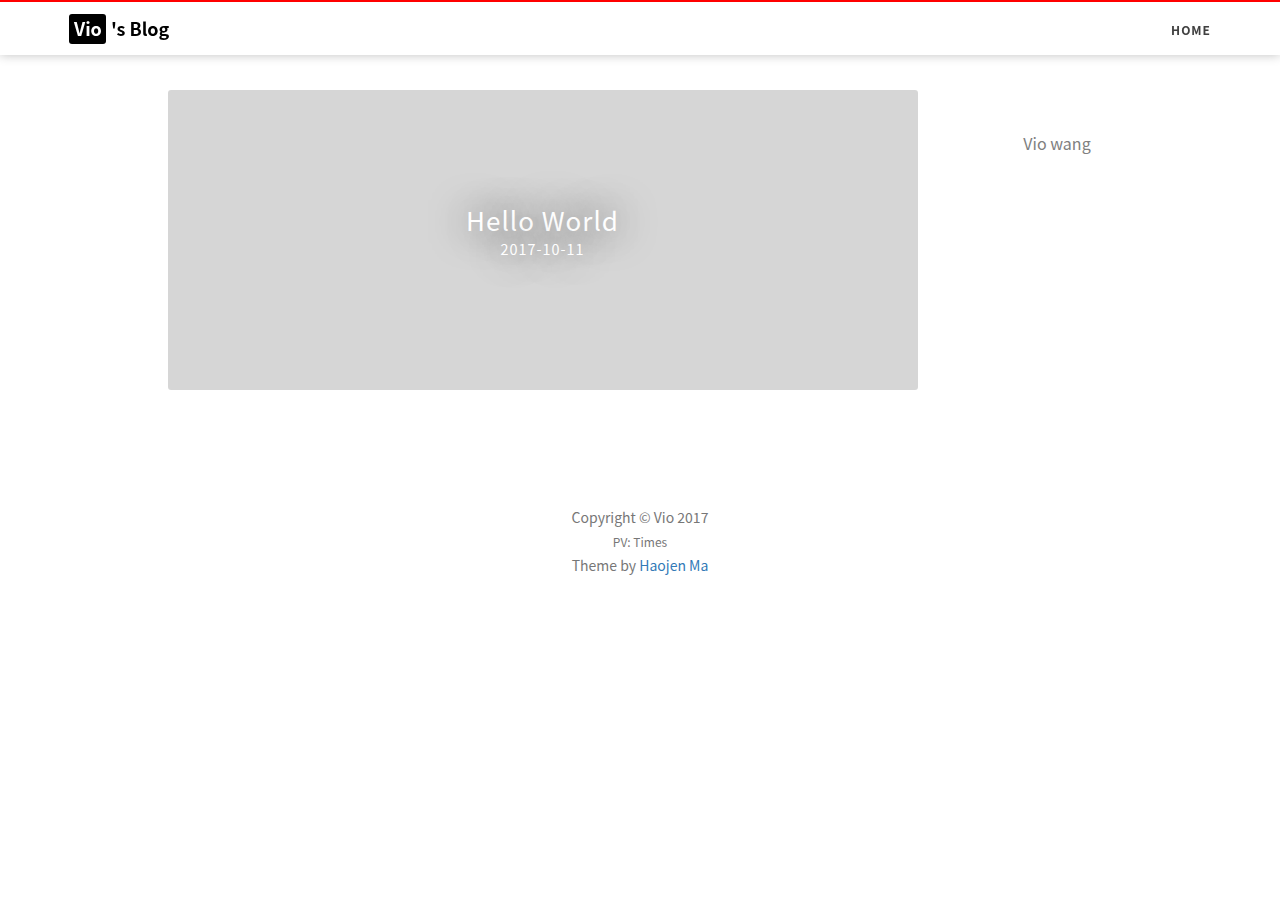
==== commit 5ed2a180: "Site updated: 2017-10-11 16:24:45" ====
--- a/index.html
+++ b/index.html
@@ -1,473 +1,442 @@
 <!DOCTYPE html>
-<html>
+<html lang="en">
+
+<!-- Head tag -->
 <head>
-  <meta charset="utf-8">
-  
-  <meta name="renderer" content="webkit">
-  <meta http-equiv="X-UA-Compatible" content="IE=edge" >
-  <link rel="dns-prefetch" href="http://yoursite.com">
-  <title>Vio</title>
-  <meta name="viewport" content="width=device-width, initial-scale=1, maximum-scale=1">
-  <meta property="og:type" content="website">
-<meta property="og:title" content="Vio">
-<meta property="og:url" content="http://yoursite.com/index.html">
-<meta property="og:site_name" content="Vio">
-<meta name="twitter:card" content="summary">
-<meta name="twitter:title" content="Vio">
-  
-    <link rel="alternative" href="/atom.xml" title="Vio" type="application/atom+xml">
-  
-  
-    <link rel="icon" href="/favicon.png">
-  
-  <link rel="stylesheet" type="text/css" href="/./main.507b3a.css">
-  <style type="text/css">
-  
-    #container.show {
-      background: linear-gradient(200deg,#a0cfe4,#e8c37e);
-    }
-  </style>
-  
-
-  
-
-</head>
-
-<body>
-  <div id="container" q-class="show:isCtnShow">
-    <canvas id="anm-canvas" class="anm-canvas"></canvas>
-    <div class="left-col" q-class="show:isShow">
-      
-<div class="overlay" style="background: #4d4d4d"></div>
-<div class="intrude-less">
-	<header id="header" class="inner">
-		<a href="" class="profilepic">
-			<img src="" class="js-avatar">
-		</a>
-		<hgroup>
-		  <h1 class="header-author"><a href="">Vio wang</a></h1>
-		</hgroup>
-		
-
-		<nav class="header-menu">
-			<ul>
-			
-				<li><a href="/">主页</a></li>
-	        
-				<li><a href="/tags/随笔/">随笔</a></li>
-	        
-			</ul>
-		</nav>
-		<nav class="header-smart-menu">
-    		
-    			
-    			<a q-on="click: openSlider(e, 'innerArchive')" href="javascript:void(0)">所有文章</a>
-    			
-            
-    			
-    			<a q-on="click: openSlider(e, 'friends')" href="javascript:void(0)">友链</a>
-    			
-            
-    			
-    			<a q-on="click: openSlider(e, 'aboutme')" href="javascript:void(0)">关于我</a>
-    			
-            
-		</nav>
-		<nav class="header-nav">
-			<div class="social">
-				
-					<a class="github" target="_blank" href="#" title="github"><i class="icon-github"></i></a>
-		        
-					<a class="weibo" target="_blank" href="#" title="weibo"><i class="icon-weibo"></i></a>
-		        
-					<a class="rss" target="_blank" href="#" title="rss"><i class="icon-rss"></i></a>
-		        
-					<a class="zhihu" target="_blank" href="#" title="zhihu"><i class="icon-zhihu"></i></a>
-		        
-			</div>
-		</nav>
-	</header>		
-</div>
-
-    </div>
-    <div class="mid-col" q-class="show:isShow,hide:isShow|isFalse">
-      
-<nav id="mobile-nav">
-  	<div class="overlay js-overlay" style="background: #4d4d4d"></div>
-	<div class="btnctn js-mobile-btnctn">
-  		<div class="slider-trigger list" q-on="click: openSlider(e)"><i class="icon icon-sort"></i></div>
-	</div>
-	<div class="intrude-less">
-		<header id="header" class="inner">
-			<div class="profilepic">
-				<img src="" class="js-avatar">
-			</div>
-			<hgroup>
-			  <h1 class="header-author js-header-author">Vio wang</h1>
-			</hgroup>
-			
-			
-			
-				
-			
-				
-			
-			
-			
-			<nav class="header-nav">
-				<div class="social">
-					
-						<a class="github" target="_blank" href="#" title="github"><i class="icon-github"></i></a>
-			        
-						<a class="weibo" target="_blank" href="#" title="weibo"><i class="icon-weibo"></i></a>
-			        
-						<a class="rss" target="_blank" href="#" title="rss"><i class="icon-rss"></i></a>
-			        
-						<a class="zhihu" target="_blank" href="#" title="zhihu"><i class="icon-zhihu"></i></a>
-			        
-				</div>
-			</nav>
-
-			<nav class="header-menu js-header-menu">
-				<ul style="width: 50%">
-				
-				
-					<li style="width: 50%"><a href="/">主页</a></li>
-		        
-					<li style="width: 50%"><a href="/tags/随笔/">随笔</a></li>
-		        
-				</ul>
-			</nav>
-		</header>				
-	</div>
-	<div class="mobile-mask" style="display:none" q-show="isShow"></div>
-</nav>
-
-      <div id="wrapper" class="body-wrap">
-        <div class="menu-l">
-          <div class="canvas-wrap">
-            <canvas data-colors="#eaeaea" data-sectionHeight="100" data-contentId="js-content" id="myCanvas1" class="anm-canvas"></canvas>
-          </div>
-          <div id="js-content" class="content-ll">
-            
-  
-    <article id="post-hello-world" class="article article-type-post  article-index" itemscope itemprop="blogPost">
-  <div class="article-inner">
-    
-      <header class="article-header">
-        
-  
-    <h1 itemprop="name">
-      <a class="article-title" href="/2017/10/11/hello-world/">Hello World</a>
-    </h1>
-  
-
-        
-        <a href="/2017/10/11/hello-world/" class="archive-article-date">
-  	<time datetime="2017-10-11T03:29:11.000Z" itemprop="datePublished"><i class="icon-calendar icon"></i>2017-10-11</time>
-</a>
-        
-      </header>
-    
-    <div class="article-entry" itemprop="articleBody">
-      
-        <p>Welcome to <a href="https://hexo.io/" target="_blank" rel="external">Hexo</a>! This is your very first post. Check <a href="https://hexo.io/docs/" target="_blank" rel="external">documentation</a> for more info. If you get any problems when using Hexo, you can find the answer in <a href="https://hexo.io/docs/troubleshooting.html" target="_blank" rel="external">troubleshooting</a> or you can ask me on <a href="https://github.com/hexojs/hexo/issues" target="_blank" rel="external">GitHub</a>.</p>
-<h2 id="Quick-Start"><a href="#Quick-Start" class="headerlink" title="Quick Start"></a>Quick Start</h2><h3 id="Create-a-new-post"><a href="#Create-a-new-post" class="headerlink" title="Create a new post"></a>Create a new post</h3><figure class="highlight bash"><table><tr><td class="gutter"><pre><div class="line">1</div></pre></td><td class="code"><pre><div class="line">$ hexo new <span class="string">"My New Post"</span></div></pre></td></tr></table></figure>
-<p>More info: <a href="https://hexo.io/docs/writing.html" target="_blank" rel="external">Writing</a></p>
-<h3 id="Run-server"><a href="#Run-server" class="headerlink" title="Run server"></a>Run server</h3><figure class="highlight bash"><table><tr><td class="gutter"><pre><div class="line">1</div></pre></td><td class="code"><pre><div class="line">$ hexo server</div></pre></td></tr></table></figure>
-<p>More info: <a href="https://hexo.io/docs/server.html" target="_blank" rel="external">Server</a></p>
-<h3 id="Generate-static-files"><a href="#Generate-static-files" class="headerlink" title="Generate static files"></a>Generate static files</h3><figure class="highlight bash"><table><tr><td class="gutter"><pre><div class="line">1</div></pre></td><td class="code"><pre><div class="line">$ hexo generate</div></pre></td></tr></table></figure>
-<p>More info: <a href="https://hexo.io/docs/generating.html" target="_blank" rel="external">Generating</a></p>
-<h3 id="Deploy-to-remote-sites"><a href="#Deploy-to-remote-sites" class="headerlink" title="Deploy to remote sites"></a>Deploy to remote sites</h3><figure class="highlight bash"><table><tr><td class="gutter"><pre><div class="line">1</div></pre></td><td class="code"><pre><div class="line">$ hexo deploy</div></pre></td></tr></table></figure>
-<p>More info: <a href="https://hexo.io/docs/deployment.html" target="_blank" rel="external">Deployment</a></p>
-
-      
-
-      
-    </div>
-    <div class="article-info article-info-index">
-      
-      
-      
-
-      
-        <p class="article-more-link">
-          <a class="article-more-a" href="/2017/10/11/hello-world/">展开全文 >></a>
-        </p>
-      
-
-      
-      <div class="clearfix"></div>
-    </div>
-  </div>
-</article>
-
-<aside class="wrap-side-operation">
-    <div class="mod-side-operation">
-        
-        <div class="jump-container" id="js-jump-container" style="display:none;">
-            <a href="javascript:void(0)" class="mod-side-operation__jump-to-top">
-                <i class="icon-font icon-back"></i>
-            </a>
-            <div id="js-jump-plan-container" class="jump-plan-container" style="top: -11px;">
-                <i class="icon-font icon-plane jump-plane"></i>
-            </div>
-        </div>
+    <meta charset="utf-8">
+    <meta http-equiv="X-UA-Compatible" content="IE=edge">
+    <meta name="viewport" content="width=device-width, initial-scale=1">
+    <meta name="description" content="">
+    <meta name="keyword" content="">
+    <meta name="theme-color" content="#600090">
+    <meta name="msapplication-navbutton-color" content="#600090">
+    <meta name="apple-mobile-web-app-capable" content="yes">
+    <meta name="apple-mobile-web-app-status-bar-style" content="#600090">
+    <link rel="shortcut icon" href="https://cdn4.iconfinder.com/data/icons/ionicons/512/icon-person-128.png">
+    <link rel="alternate" type="application/atom+xml" title="Vio" href="/atom.xml">
+    <link rel="stylesheet" href="//cdnjs.cloudflare.com/ajax/libs/animate.css/3.5.2/animate.min.css">
+    <link rel="stylesheet" href="//cdn.bootcss.com/font-awesome/4.6.3/css/font-awesome.css">
+    <title>
         
         
+        
+    </title>
+
+    <link rel="canonical" href="http://yoursite.com/">
+
+    <!-- Bootstrap Core CSS -->
+    <link rel="stylesheet" href="/css/bootstrap.min.css">
+
+    <!-- Custom CSS -->
+    <link rel="stylesheet" href="/css/blog-style.css">
+
+    <!-- Pygments Github CSS -->
+    <link rel="stylesheet" href="/css/syntax.css">
+</head>
+
+<style>
+
+    header.intro-header {
+        background-image: url('')
+    }
+</style>
+<!-- hack iOS CSS :active style -->
+<body ontouchstart="" class="animated fadeIn">
+<!-- Navigation -->
+<nav class="navbar navbar-default navbar-custom navbar-fixed-top " id="nav-top" data-ispost = "false" data-istags="false
+" data-ishome = "true" >
+    <div class="container-fluid">
+        <!-- Brand and toggle get grouped for better mobile display -->
+        <div class="navbar-header page-scroll">
+            <button type="button" class="navbar-toggle">
+                <span class="sr-only">Toggle navigation</span>
+                <span class="icon-bar"></span>
+                <span class="icon-bar"></span>
+                <span class="icon-bar"></span>
+            </button>
+            <a class="navbar-brand animated pulse" href="/">
+                <span class="brand-logo">
+                    Vio
+                </span>
+                's Blog
+            </a>
+        </div>
+
+        <!-- Collect the nav links, forms, and other content for toggling -->
+        <!-- Known Issue, found by Hux:
+            <nav>'s height woule be hold on by its content.
+            so, when navbar scale out, the <nav> will cover tags.
+            also mask any touch event of tags, unfortunately.
+        -->
+        <!-- /.navbar-collapse -->
+        <div id="huxblog_navbar">
+            <div class="navbar-collapse">
+                <ul class="nav navbar-nav navbar-right">
+                    <li>
+                        <a href="/">Home</a>
+                    </li>
+					
+                    
+					
+					
+                </ul>
+            </div>
+        </div>
     </div>
-</aside>
-
-
-
-
-  
-  
-
-
-          </div>
-        </div>
-      </div>
-      <footer id="footer">
-  <div class="outer">
-    <div id="footer-info">
-    	<div class="footer-left">
-    		&copy; 2017 Vio wang
-    	</div>
-      	<div class="footer-right">
-      		<a href="http://hexo.io/" target="_blank">Hexo</a>  Theme <a href="https://github.com/litten/hexo-theme-yilia" target="_blank">Yilia</a> by Litten
-      	</div>
-    </div>
-  </div>
-</footer>
-    </div>
-    <script>
-	var yiliaConfig = {
-		mathjax: false,
-		isHome: true,
-		isPost: false,
-		isArchive: false,
-		isTag: false,
-		isCategory: false,
-		open_in_new: false,
-		toc_hide_index: true,
-		root: "/",
-		innerArchive: true,
-		showTags: false
-	}
+    <!-- /.container -->
+</nav>
+<script>
+    // Drop Bootstarp low-performance Navbar
+    // Use customize navbar with high-quality material design animation
+    // in high-perf jank-free CSS3 implementation
+//    var $body   = document.body;
+    var $toggle = document.querySelector('.navbar-toggle');
+    var $navbar = document.querySelector('#huxblog_navbar');
+    var $collapse = document.querySelector('.navbar-collapse');
+
+    $toggle.addEventListener('click', handleMagic)
+    function handleMagic(e){
+        if ($navbar.className.indexOf('in') > 0) {
+        // CLOSE
+            $navbar.className = " ";
+            // wait until animation end.
+            setTimeout(function(){
+                // prevent frequently toggle
+                if($navbar.className.indexOf('in') < 0) {
+                    $collapse.style.height = "0px"
+                }
+            },400)
+        }else{
+        // OPEN
+            $collapse.style.height = "auto"
+            $navbar.className += " in";
+        }
+    }
 </script>
 
-<script>!function(t){function n(e){if(r[e])return r[e].exports;var i=r[e]={exports:{},id:e,loaded:!1};return t[e].call(i.exports,i,i.exports,n),i.loaded=!0,i.exports}var r={};n.m=t,n.c=r,n.p="./",n(0)}([function(t,n,r){r(195),t.exports=r(191)},function(t,n,r){var e=r(3),i=r(52),o=r(27),u=r(28),c=r(53),f="prototype",a=function(t,n,r){var s,l,h,v,p=t&a.F,d=t&a.G,y=t&a.S,g=t&a.P,b=t&a.B,m=d?e:y?e[n]||(e[n]={}):(e[n]||{})[f],x=d?i:i[n]||(i[n]={}),w=x[f]||(x[f]={});d&&(r=n);for(s in r)l=!p&&m&&void 0!==m[s],h=(l?m:r)[s],v=b&&l?c(h,e):g&&"function"==typeof h?c(Function.call,h):h,m&&u(m,s,h,t&a.U),x[s]!=h&&o(x,s,v),g&&w[s]!=h&&(w[s]=h)};e.core=i,a.F=1,a.G=2,a.S=4,a.P=8,a.B=16,a.W=32,a.U=64,a.R=128,t.exports=a},function(t,n,r){var e=r(6);t.exports=function(t){if(!e(t))throw TypeError(t+" is not an object!");return t}},function(t,n){var r=t.exports="undefined"!=typeof window&&window.Math==Math?window:"undefined"!=typeof self&&self.Math==Math?self:Function("return this")();"number"==typeof __g&&(__g=r)},function(t,n){t.exports=function(t){try{return!!t()}catch(t){return!0}}},function(t,n){var r=t.exports="undefined"!=typeof window&&window.Math==Math?window:"undefined"!=typeof self&&self.Math==Math?self:Function("return this")();"number"==typeof __g&&(__g=r)},function(t,n){t.exports=function(t){return"object"==typeof t?null!==t:"function"==typeof t}},function(t,n,r){var e=r(126)("wks"),i=r(76),o=r(3).Symbol,u="function"==typeof o;(t.exports=function(t){return e[t]||(e[t]=u&&o[t]||(u?o:i)("Symbol."+t))}).store=e},function(t,n){var r={}.hasOwnProperty;t.exports=function(t,n){return r.call(t,n)}},function(t,n,r){var e=r(94),i=r(33);t.exports=function(t){return e(i(t))}},function(t,n,r){t.exports=!r(4)(function(){return 7!=Object.defineProperty({},"a",{get:function(){return 7}}).a})},function(t,n,r){var e=r(2),i=r(167),o=r(50),u=Object.defineProperty;n.f=r(10)?Object.defineProperty:function(t,n,r){if(e(t),n=o(n,!0),e(r),i)try{return u(t,n,r)}catch(t){}if("get"in r||"set"in r)throw TypeError("Accessors not supported!");return"value"in r&&(t[n]=r.value),t}},function(t,n,r){t.exports=!r(18)(function(){return 7!=Object.defineProperty({},"a",{get:function(){return 7}}).a})},function(t,n,r){var e=r(14),i=r(22);t.exports=r(12)?function(t,n,r){return e.f(t,n,i(1,r))}:function(t,n,r){return t[n]=r,t}},function(t,n,r){var e=r(20),i=r(58),o=r(42),u=Object.defineProperty;n.f=r(12)?Object.defineProperty:function(t,n,r){if(e(t),n=o(n,!0),e(r),i)try{return u(t,n,r)}catch(t){}if("get"in r||"set"in r)throw TypeError("Accessors not supported!");return"value"in r&&(t[n]=r.value),t}},function(t,n,r){var e=r(40)("wks"),i=r(23),o=r(5).Symbol,u="function"==typeof o;(t.exports=function(t){return e[t]||(e[t]=u&&o[t]||(u?o:i)("Symbol."+t))}).store=e},function(t,n,r){var e=r(67),i=Math.min;t.exports=function(t){return t>0?i(e(t),9007199254740991):0}},function(t,n,r){var e=r(46);t.exports=function(t){return Object(e(t))}},function(t,n){t.exports=function(t){try{return!!t()}catch(t){return!0}}},function(t,n,r){var e=r(63),i=r(34);t.exports=Object.keys||function(t){return e(t,i)}},function(t,n,r){var e=r(21);t.exports=function(t){if(!e(t))throw TypeError(t+" is not an object!");return t}},function(t,n){t.exports=function(t){return"object"==typeof t?null!==t:"function"==typeof t}},function(t,n){t.exports=function(t,n){return{enumerable:!(1&t),configurable:!(2&t),writable:!(4&t),value:n}}},function(t,n){var r=0,e=Math.random();t.exports=function(t){return"Symbol(".concat(void 0===t?"":t,")_",(++r+e).toString(36))}},function(t,n){var r={}.hasOwnProperty;t.exports=function(t,n){return r.call(t,n)}},function(t,n){var r=t.exports={version:"2.4.0"};"number"==typeof __e&&(__e=r)},function(t,n){t.exports=function(t){if("function"!=typeof t)throw TypeError(t+" is not a function!");return t}},function(t,n,r){var e=r(11),i=r(66);t.exports=r(10)?function(t,n,r){return e.f(t,n,i(1,r))}:function(t,n,r){return t[n]=r,t}},function(t,n,r){var e=r(3),i=r(27),o=r(24),u=r(76)("src"),c="toString",f=Function[c],a=(""+f).split(c);r(52).inspectSource=function(t){return f.call(t)},(t.exports=function(t,n,r,c){var f="function"==typeof r;f&&(o(r,"name")||i(r,"name",n)),t[n]!==r&&(f&&(o(r,u)||i(r,u,t[n]?""+t[n]:a.join(String(n)))),t===e?t[n]=r:c?t[n]?t[n]=r:i(t,n,r):(delete t[n],i(t,n,r)))})(Function.prototype,c,function(){return"function"==typeof this&&this[u]||f.call(this)})},function(t,n,r){var e=r(1),i=r(4),o=r(46),u=function(t,n,r,e){var i=String(o(t)),u="<"+n;return""!==r&&(u+=" "+r+'="'+String(e).replace(/"/g,"&quot;")+'"'),u+">"+i+"</"+n+">"};t.exports=function(t,n){var r={};r[t]=n(u),e(e.P+e.F*i(function(){var n=""[t]('"');return n!==n.toLowerCase()||n.split('"').length>3}),"String",r)}},function(t,n,r){var e=r(115),i=r(46);t.exports=function(t){return e(i(t))}},function(t,n,r){var e=r(116),i=r(66),o=r(30),u=r(50),c=r(24),f=r(167),a=Object.getOwnPropertyDescriptor;n.f=r(10)?a:function(t,n){if(t=o(t),n=u(n,!0),f)try{return a(t,n)}catch(t){}if(c(t,n))return i(!e.f.call(t,n),t[n])}},function(t,n,r){var e=r(24),i=r(17),o=r(145)("IE_PROTO"),u=Object.prototype;t.exports=Object.getPrototypeOf||function(t){return t=i(t),e(t,o)?t[o]:"function"==typeof t.constructor&&t instanceof t.constructor?t.constructor.prototype:t instanceof Object?u:null}},function(t,n){t.exports=function(t){if(void 0==t)throw TypeError("Can't call method on  "+t);return t}},function(t,n){t.exports="constructor,hasOwnProperty,isPrototypeOf,propertyIsEnumerable,toLocaleString,toString,valueOf".split(",")},function(t,n){t.exports={}},function(t,n){t.exports=!0},function(t,n){n.f={}.propertyIsEnumerable},function(t,n,r){var e=r(14).f,i=r(8),o=r(15)("toStringTag");t.exports=function(t,n,r){t&&!i(t=r?t:t.prototype,o)&&e(t,o,{configurable:!0,value:n})}},function(t,n,r){var e=r(40)("keys"),i=r(23);t.exports=function(t){return e[t]||(e[t]=i(t))}},function(t,n,r){var e=r(5),i="__core-js_shared__",o=e[i]||(e[i]={});t.exports=function(t){return o[t]||(o[t]={})}},function(t,n){var r=Math.ceil,e=Math.floor;t.exports=function(t){return isNaN(t=+t)?0:(t>0?e:r)(t)}},function(t,n,r){var e=r(21);t.exports=function(t,n){if(!e(t))return t;var r,i;if(n&&"function"==typeof(r=t.toString)&&!e(i=r.call(t)))return i;if("function"==typeof(r=t.valueOf)&&!e(i=r.call(t)))return i;if(!n&&"function"==typeof(r=t.toString)&&!e(i=r.call(t)))return i;throw TypeError("Can't convert object to primitive value")}},function(t,n,r){var e=r(5),i=r(25),o=r(36),u=r(44),c=r(14).f;t.exports=function(t){var n=i.Symbol||(i.Symbol=o?{}:e.Symbol||{});"_"==t.charAt(0)||t in n||c(n,t,{value:u.f(t)})}},function(t,n,r){n.f=r(15)},function(t,n){var r={}.toString;t.exports=function(t){return r.call(t).slice(8,-1)}},function(t,n){t.exports=function(t){if(void 0==t)throw TypeError("Can't call method on  "+t);return t}},function(t,n,r){var e=r(4);t.exports=function(t,n){return!!t&&e(function(){n?t.call(null,function(){},1):t.call(null)})}},function(t,n,r){var e=r(53),i=r(115),o=r(17),u=r(16),c=r(203);t.exports=function(t,n){var r=1==t,f=2==t,a=3==t,s=4==t,l=6==t,h=5==t||l,v=n||c;return function(n,c,p){for(var d,y,g=o(n),b=i(g),m=e(c,p,3),x=u(b.length),w=0,S=r?v(n,x):f?v(n,0):void 0;x>w;w++)if((h||w in b)&&(d=b[w],y=m(d,w,g),t))if(r)S[w]=y;else if(y)switch(t){case 3:return!0;case 5:return d;case 6:return w;case 2:S.push(d)}else if(s)return!1;return l?-1:a||s?s:S}}},function(t,n,r){var e=r(1),i=r(52),o=r(4);t.exports=function(t,n){var r=(i.Object||{})[t]||Object[t],u={};u[t]=n(r),e(e.S+e.F*o(function(){r(1)}),"Object",u)}},function(t,n,r){var e=r(6);t.exports=function(t,n){if(!e(t))return t;var r,i;if(n&&"function"==typeof(r=t.toString)&&!e(i=r.call(t)))return i;if("function"==typeof(r=t.valueOf)&&!e(i=r.call(t)))return i;if(!n&&"function"==typeof(r=t.toString)&&!e(i=r.call(t)))return i;throw TypeError("Can't convert object to primitive value")}},function(t,n,r){var e=r(5),i=r(25),o=r(91),u=r(13),c="prototype",f=function(t,n,r){var a,s,l,h=t&f.F,v=t&f.G,p=t&f.S,d=t&f.P,y=t&f.B,g=t&f.W,b=v?i:i[n]||(i[n]={}),m=b[c],x=v?e:p?e[n]:(e[n]||{})[c];v&&(r=n);for(a in r)(s=!h&&x&&void 0!==x[a])&&a in b||(l=s?x[a]:r[a],b[a]=v&&"function"!=typeof x[a]?r[a]:y&&s?o(l,e):g&&x[a]==l?function(t){var n=function(n,r,e){if(this instanceof t){switch(arguments.length){case 0:return new t;case 1:return new t(n);case 2:return new t(n,r)}return new t(n,r,e)}return t.apply(this,arguments)};return n[c]=t[c],n}(l):d&&"function"==typeof l?o(Function.call,l):l,d&&((b.virtual||(b.virtual={}))[a]=l,t&f.R&&m&&!m[a]&&u(m,a,l)))};f.F=1,f.G=2,f.S=4,f.P=8,f.B=16,f.W=32,f.U=64,f.R=128,t.exports=f},function(t,n){var r=t.exports={version:"2.4.0"};"number"==typeof __e&&(__e=r)},function(t,n,r){var e=r(26);t.exports=function(t,n,r){if(e(t),void 0===n)return t;switch(r){case 1:return function(r){return t.call(n,r)};case 2:return function(r,e){return t.call(n,r,e)};case 3:return function(r,e,i){return t.call(n,r,e,i)}}return function(){return t.apply(n,arguments)}}},function(t,n,r){var e=r(183),i=r(1),o=r(126)("metadata"),u=o.store||(o.store=new(r(186))),c=function(t,n,r){var i=u.get(t);if(!i){if(!r)return;u.set(t,i=new e)}var o=i.get(n);if(!o){if(!r)return;i.set(n,o=new e)}return o},f=function(t,n,r){var e=c(n,r,!1);return void 0!==e&&e.has(t)},a=function(t,n,r){var e=c(n,r,!1);return void 0===e?void 0:e.get(t)},s=function(t,n,r,e){c(r,e,!0).set(t,n)},l=function(t,n){var r=c(t,n,!1),e=[];return r&&r.forEach(function(t,n){e.push(n)}),e},h=function(t){return void 0===t||"symbol"==typeof t?t:String(t)},v=function(t){i(i.S,"Reflect",t)};t.exports={store:u,map:c,has:f,get:a,set:s,keys:l,key:h,exp:v}},function(t,n,r){"use strict";if(r(10)){var e=r(69),i=r(3),o=r(4),u=r(1),c=r(127),f=r(152),a=r(53),s=r(68),l=r(66),h=r(27),v=r(73),p=r(67),d=r(16),y=r(75),g=r(50),b=r(24),m=r(180),x=r(114),w=r(6),S=r(17),_=r(137),O=r(70),E=r(32),P=r(71).f,j=r(154),F=r(76),M=r(7),A=r(48),N=r(117),T=r(146),I=r(155),k=r(80),L=r(123),R=r(74),C=r(130),W=r(160),D=r(11),U=r(31),G=D.f,B=U.f,V=i.RangeError,z=i.TypeError,q=i.Uint8Array,K="ArrayBuffer",Y="Shared"+K,J="BYTES_PER_ELEMENT",H="prototype",$=Array[H],X=f.ArrayBuffer,Q=f.DataView,Z=A(0),tt=A(2),nt=A(3),rt=A(4),et=A(5),it=A(6),ot=N(!0),ut=N(!1),ct=I.values,ft=I.keys,at=I.entries,st=$.lastIndexOf,lt=$.reduce,ht=$.reduceRight,vt=$.join,pt=$.sort,dt=$.slice,yt=$.toString,gt=$.toLocaleString,bt=M("iterator"),mt=M("toStringTag"),xt=F("typed_constructor"),wt=F("def_constructor"),St=c.CONSTR,_t=c.TYPED,Ot=c.VIEW,Et="Wrong length!",Pt=A(1,function(t,n){return Tt(T(t,t[wt]),n)}),jt=o(function(){return 1===new q(new Uint16Array([1]).buffer)[0]}),Ft=!!q&&!!q[H].set&&o(function(){new q(1).set({})}),Mt=function(t,n){if(void 0===t)throw z(Et);var r=+t,e=d(t);if(n&&!m(r,e))throw V(Et);return e},At=function(t,n){var r=p(t);if(r<0||r%n)throw V("Wrong offset!");return r},Nt=function(t){if(w(t)&&_t in t)return t;throw z(t+" is not a typed array!")},Tt=function(t,n){if(!(w(t)&&xt in t))throw z("It is not a typed array constructor!");return new t(n)},It=function(t,n){return kt(T(t,t[wt]),n)},kt=function(t,n){for(var r=0,e=n.length,i=Tt(t,e);e>r;)i[r]=n[r++];return i},Lt=function(t,n,r){G(t,n,{get:function(){return this._d[r]}})},Rt=function(t){var n,r,e,i,o,u,c=S(t),f=arguments.length,s=f>1?arguments[1]:void 0,l=void 0!==s,h=j(c);if(void 0!=h&&!_(h)){for(u=h.call(c),e=[],n=0;!(o=u.next()).done;n++)e.push(o.value);c=e}for(l&&f>2&&(s=a(s,arguments[2],2)),n=0,r=d(c.length),i=Tt(this,r);r>n;n++)i[n]=l?s(c[n],n):c[n];return i},Ct=function(){for(var t=0,n=arguments.length,r=Tt(this,n);n>t;)r[t]=arguments[t++];return r},Wt=!!q&&o(function(){gt.call(new q(1))}),Dt=function(){return gt.apply(Wt?dt.call(Nt(this)):Nt(this),arguments)},Ut={copyWithin:function(t,n){return W.call(Nt(this),t,n,arguments.length>2?arguments[2]:void 0)},every:function(t){return rt(Nt(this),t,arguments.length>1?arguments[1]:void 0)},fill:function(t){return C.apply(Nt(this),arguments)},filter:function(t){return It(this,tt(Nt(this),t,arguments.length>1?arguments[1]:void 0))},find:function(t){return et(Nt(this),t,arguments.length>1?arguments[1]:void 0)},findIndex:function(t){return it(Nt(this),t,arguments.length>1?arguments[1]:void 0)},forEach:function(t){Z(Nt(this),t,arguments.length>1?arguments[1]:void 0)},indexOf:function(t){return ut(Nt(this),t,arguments.length>1?arguments[1]:void 0)},includes:function(t){return ot(Nt(this),t,arguments.length>1?arguments[1]:void 0)},join:function(t){return vt.apply(Nt(this),arguments)},lastIndexOf:function(t){return st.apply(Nt(this),arguments)},map:function(t){return Pt(Nt(this),t,arguments.length>1?arguments[1]:void 0)},reduce:function(t){return lt.apply(Nt(this),arguments)},reduceRight:function(t){return ht.apply(Nt(this),arguments)},reverse:function(){for(var t,n=this,r=Nt(n).length,e=Math.floor(r/2),i=0;i<e;)t=n[i],n[i++]=n[--r],n[r]=t;return n},some:function(t){return nt(Nt(this),t,arguments.length>1?arguments[1]:void 0)},sort:function(t){return pt.call(Nt(this),t)},subarray:function(t,n){var r=Nt(this),e=r.length,i=y(t,e);return new(T(r,r[wt]))(r.buffer,r.byteOffset+i*r.BYTES_PER_ELEMENT,d((void 0===n?e:y(n,e))-i))}},Gt=function(t,n){return It(this,dt.call(Nt(this),t,n))},Bt=function(t){Nt(this);var n=At(arguments[1],1),r=this.length,e=S(t),i=d(e.length),o=0;if(i+n>r)throw V(Et);for(;o<i;)this[n+o]=e[o++]},Vt={entries:function(){return at.call(Nt(this))},keys:function(){return ft.call(Nt(this))},values:function(){return ct.call(Nt(this))}},zt=function(t,n){return w(t)&&t[_t]&&"symbol"!=typeof n&&n in t&&String(+n)==String(n)},qt=function(t,n){return zt(t,n=g(n,!0))?l(2,t[n]):B(t,n)},Kt=function(t,n,r){return!(zt(t,n=g(n,!0))&&w(r)&&b(r,"value"))||b(r,"get")||b(r,"set")||r.configurable||b(r,"writable")&&!r.writable||b(r,"enumerable")&&!r.enumerable?G(t,n,r):(t[n]=r.value,t)};St||(U.f=qt,D.f=Kt),u(u.S+u.F*!St,"Object",{getOwnPropertyDescriptor:qt,defineProperty:Kt}),o(function(){yt.call({})})&&(yt=gt=function(){return vt.call(this)});var Yt=v({},Ut);v(Yt,Vt),h(Yt,bt,Vt.values),v(Yt,{slice:Gt,set:Bt,constructor:function(){},toString:yt,toLocaleString:Dt}),Lt(Yt,"buffer","b"),Lt(Yt,"byteOffset","o"),Lt(Yt,"byteLength","l"),Lt(Yt,"length","e"),G(Yt,mt,{get:function(){return this[_t]}}),t.exports=function(t,n,r,f){f=!!f;var a=t+(f?"Clamped":"")+"Array",l="Uint8Array"!=a,v="get"+t,p="set"+t,y=i[a],g=y||{},b=y&&E(y),m=!y||!c.ABV,S={},_=y&&y[H],j=function(t,r){var e=t._d;return e.v[v](r*n+e.o,jt)},F=function(t,r,e){var i=t._d;f&&(e=(e=Math.round(e))<0?0:e>255?255:255&e),i.v[p](r*n+i.o,e,jt)},M=function(t,n){G(t,n,{get:function(){return j(this,n)},set:function(t){return F(this,n,t)},enumerable:!0})};m?(y=r(function(t,r,e,i){s(t,y,a,"_d");var o,u,c,f,l=0,v=0;if(w(r)){if(!(r instanceof X||(f=x(r))==K||f==Y))return _t in r?kt(y,r):Rt.call(y,r);o=r,v=At(e,n);var p=r.byteLength;if(void 0===i){if(p%n)throw V(Et);if((u=p-v)<0)throw V(Et)}else if((u=d(i)*n)+v>p)throw V(Et);c=u/n}else c=Mt(r,!0),u=c*n,o=new X(u);for(h(t,"_d",{b:o,o:v,l:u,e:c,v:new Q(o)});l<c;)M(t,l++)}),_=y[H]=O(Yt),h(_,"constructor",y)):L(function(t){new y(null),new y(t)},!0)||(y=r(function(t,r,e,i){s(t,y,a);var o;return w(r)?r instanceof X||(o=x(r))==K||o==Y?void 0!==i?new g(r,At(e,n),i):void 0!==e?new g(r,At(e,n)):new g(r):_t in r?kt(y,r):Rt.call(y,r):new g(Mt(r,l))}),Z(b!==Function.prototype?P(g).concat(P(b)):P(g),function(t){t in y||h(y,t,g[t])}),y[H]=_,e||(_.constructor=y));var A=_[bt],N=!!A&&("values"==A.name||void 0==A.name),T=Vt.values;h(y,xt,!0),h(_,_t,a),h(_,Ot,!0),h(_,wt,y),(f?new y(1)[mt]==a:mt in _)||G(_,mt,{get:function(){return a}}),S[a]=y,u(u.G+u.W+u.F*(y!=g),S),u(u.S,a,{BYTES_PER_ELEMENT:n,from:Rt,of:Ct}),J in _||h(_,J,n),u(u.P,a,Ut),R(a),u(u.P+u.F*Ft,a,{set:Bt}),u(u.P+u.F*!N,a,Vt),u(u.P+u.F*(_.toString!=yt),a,{toString:yt}),u(u.P+u.F*o(function(){new y(1).slice()}),a,{slice:Gt}),u(u.P+u.F*(o(function(){return[1,2].toLocaleString()!=new y([1,2]).toLocaleString()})||!o(function(){_.toLocaleString.call([1,2])})),a,{toLocaleString:Dt}),k[a]=N?A:T,e||N||h(_,bt,T)}}else t.exports=function(){}},function(t,n){var r={}.toString;t.exports=function(t){return r.call(t).slice(8,-1)}},function(t,n,r){var e=r(21),i=r(5).document,o=e(i)&&e(i.createElement);t.exports=function(t){return o?i.createElement(t):{}}},function(t,n,r){t.exports=!r(12)&&!r(18)(function(){return 7!=Object.defineProperty(r(57)("div"),"a",{get:function(){return 7}}).a})},function(t,n,r){"use strict";var e=r(36),i=r(51),o=r(64),u=r(13),c=r(8),f=r(35),a=r(96),s=r(38),l=r(103),h=r(15)("iterator"),v=!([].keys&&"next"in[].keys()),p="keys",d="values",y=function(){return this};t.exports=function(t,n,r,g,b,m,x){a(r,n,g);var w,S,_,O=function(t){if(!v&&t in F)return F[t];switch(t){case p:case d:return function(){return new r(this,t)}}return function(){return new r(this,t)}},E=n+" Iterator",P=b==d,j=!1,F=t.prototype,M=F[h]||F["@@iterator"]||b&&F[b],A=M||O(b),N=b?P?O("entries"):A:void 0,T="Array"==n?F.entries||M:M;if(T&&(_=l(T.call(new t)))!==Object.prototype&&(s(_,E,!0),e||c(_,h)||u(_,h,y)),P&&M&&M.name!==d&&(j=!0,A=function(){return M.call(this)}),e&&!x||!v&&!j&&F[h]||u(F,h,A),f[n]=A,f[E]=y,b)if(w={values:P?A:O(d),keys:m?A:O(p),entries:N},x)for(S in w)S in F||o(F,S,w[S]);else i(i.P+i.F*(v||j),n,w);return w}},function(t,n,r){var e=r(20),i=r(100),o=r(34),u=r(39)("IE_PROTO"),c=function(){},f="prototype",a=function(){var t,n=r(57)("iframe"),e=o.length;for(n.style.display="none",r(93).appendChild(n),n.src="javascript:",t=n.contentWindow.document,t.open(),t.write("<script>document.F=Object<\/script>"),t.close(),a=t.F;e--;)delete a[f][o[e]];return a()};t.exports=Object.create||function(t,n){var r;return null!==t?(c[f]=e(t),r=new c,c[f]=null,r[u]=t):r=a(),void 0===n?r:i(r,n)}},function(t,n,r){var e=r(63),i=r(34).concat("length","prototype");n.f=Object.getOwnPropertyNames||function(t){return e(t,i)}},function(t,n){n.f=Object.getOwnPropertySymbols},function(t,n,r){var e=r(8),i=r(9),o=r(90)(!1),u=r(39)("IE_PROTO");t.exports=function(t,n){var r,c=i(t),f=0,a=[];for(r in c)r!=u&&e(c,r)&&a.push(r);for(;n.length>f;)e(c,r=n[f++])&&(~o(a,r)||a.push(r));return a}},function(t,n,r){t.exports=r(13)},function(t,n,r){var e=r(76)("meta"),i=r(6),o=r(24),u=r(11).f,c=0,f=Object.isExtensible||function(){return!0},a=!r(4)(function(){return f(Object.preventExtensions({}))}),s=function(t){u(t,e,{value:{i:"O"+ ++c,w:{}}})},l=function(t,n){if(!i(t))return"symbol"==typeof t?t:("string"==typeof t?"S":"P")+t;if(!o(t,e)){if(!f(t))return"F";if(!n)return"E";s(t)}return t[e].i},h=function(t,n){if(!o(t,e)){if(!f(t))return!0;if(!n)return!1;s(t)}return t[e].w},v=function(t){return a&&p.NEED&&f(t)&&!o(t,e)&&s(t),t},p=t.exports={KEY:e,NEED:!1,fastKey:l,getWeak:h,onFreeze:v}},function(t,n){t.exports=function(t,n){return{enumerable:!(1&t),configurable:!(2&t),writable:!(4&t),value:n}}},function(t,n){var r=Math.ceil,e=Math.floor;t.exports=function(t){return isNaN(t=+t)?0:(t>0?e:r)(t)}},function(t,n){t.exports=function(t,n,r,e){if(!(t instanceof n)||void 0!==e&&e in t)throw TypeError(r+": incorrect invocation!");return t}},function(t,n){t.exports=!1},function(t,n,r){var e=r(2),i=r(173),o=r(133),u=r(145)("IE_PROTO"),c=function(){},f="prototype",a=function(){var t,n=r(132)("iframe"),e=o.length;for(n.style.display="none",r(135).appendChild(n),n.src="javascript:",t=n.contentWindow.document,t.open(),t.write("<script>document.F=Object<\/script>"),t.close(),a=t.F;e--;)delete a[f][o[e]];return a()};t.exports=Object.create||function(t,n){var r;return null!==t?(c[f]=e(t),r=new c,c[f]=null,r[u]=t):r=a(),void 0===n?r:i(r,n)}},function(t,n,r){var e=r(175),i=r(133).concat("length","prototype");n.f=Object.getOwnPropertyNames||function(t){return e(t,i)}},function(t,n,r){var e=r(175),i=r(133);t.exports=Object.keys||function(t){return e(t,i)}},function(t,n,r){var e=r(28);t.exports=function(t,n,r){for(var i in n)e(t,i,n[i],r);return t}},function(t,n,r){"use strict";var e=r(3),i=r(11),o=r(10),u=r(7)("species");t.exports=function(t){var n=e[t];o&&n&&!n[u]&&i.f(n,u,{configurable:!0,get:function(){return this}})}},function(t,n,r){var e=r(67),i=Math.max,o=Math.min;t.exports=function(t,n){return t=e(t),t<0?i(t+n,0):o(t,n)}},function(t,n){var r=0,e=Math.random();t.exports=function(t){return"Symbol(".concat(void 0===t?"":t,")_",(++r+e).toString(36))}},function(t,n,r){var e=r(33);t.exports=function(t){return Object(e(t))}},function(t,n,r){var e=r(7)("unscopables"),i=Array.prototype;void 0==i[e]&&r(27)(i,e,{}),t.exports=function(t){i[e][t]=!0}},function(t,n,r){var e=r(53),i=r(169),o=r(137),u=r(2),c=r(16),f=r(154),a={},s={},n=t.exports=function(t,n,r,l,h){var v,p,d,y,g=h?function(){return t}:f(t),b=e(r,l,n?2:1),m=0;if("function"!=typeof g)throw TypeError(t+" is not iterable!");if(o(g)){for(v=c(t.length);v>m;m++)if((y=n?b(u(p=t[m])[0],p[1]):b(t[m]))===a||y===s)return y}else for(d=g.call(t);!(p=d.next()).done;)if((y=i(d,b,p.value,n))===a||y===s)return y};n.BREAK=a,n.RETURN=s},function(t,n){t.exports={}},function(t,n,r){var e=r(11).f,i=r(24),o=r(7)("toStringTag");t.exports=function(t,n,r){t&&!i(t=r?t:t.prototype,o)&&e(t,o,{configurable:!0,value:n})}},function(t,n,r){var e=r(1),i=r(46),o=r(4),u=r(150),c="["+u+"]",f="​-",a=RegExp("^"+c+c+"*"),s=RegExp(c+c+"*$"),l=function(t,n,r){var i={},c=o(function(){return!!u[t]()||f[t]()!=f}),a=i[t]=c?n(h):u[t];r&&(i[r]=a),e(e.P+e.F*c,"String",i)},h=l.trim=function(t,n){return t=String(i(t)),1&n&&(t=t.replace(a,"")),2&n&&(t=t.replace(s,"")),t};t.exports=l},function(t,n,r){t.exports={default:r(86),__esModule:!0}},function(t,n,r){t.exports={default:r(87),__esModule:!0}},function(t,n,r){"use strict";function e(t){return t&&t.__esModule?t:{default:t}}n.__esModule=!0;var i=r(84),o=e(i),u=r(83),c=e(u),f="function"==typeof c.default&&"symbol"==typeof o.default?function(t){return typeof t}:function(t){return t&&"function"==typeof c.default&&t.constructor===c.default&&t!==c.default.prototype?"symbol":typeof t};n.default="function"==typeof c.default&&"symbol"===f(o.default)?function(t){return void 0===t?"undefined":f(t)}:function(t){return t&&"function"==typeof c.default&&t.constructor===c.default&&t!==c.default.prototype?"symbol":void 0===t?"undefined":f(t)}},function(t,n,r){r(110),r(108),r(111),r(112),t.exports=r(25).Symbol},function(t,n,r){r(109),r(113),t.exports=r(44).f("iterator")},function(t,n){t.exports=function(t){if("function"!=typeof t)throw TypeError(t+" is not a function!");return t}},function(t,n){t.exports=function(){}},function(t,n,r){var e=r(9),i=r(106),o=r(105);t.exports=function(t){return function(n,r,u){var c,f=e(n),a=i(f.length),s=o(u,a);if(t&&r!=r){for(;a>s;)if((c=f[s++])!=c)return!0}else for(;a>s;s++)if((t||s in f)&&f[s]===r)return t||s||0;return!t&&-1}}},function(t,n,r){var e=r(88);t.exports=function(t,n,r){if(e(t),void 0===n)return t;switch(r){case 1:return function(r){return t.call(n,r)};case 2:return function(r,e){return t.call(n,r,e)};case 3:return function(r,e,i){return t.call(n,r,e,i)}}return function(){return t.apply(n,arguments)}}},function(t,n,r){var e=r(19),i=r(62),o=r(37);t.exports=function(t){var n=e(t),r=i.f;if(r)for(var u,c=r(t),f=o.f,a=0;c.length>a;)f.call(t,u=c[a++])&&n.push(u);return n}},function(t,n,r){t.exports=r(5).document&&document.documentElement},function(t,n,r){var e=r(56);t.exports=Object("z").propertyIsEnumerable(0)?Object:function(t){return"String"==e(t)?t.split(""):Object(t)}},function(t,n,r){var e=r(56);t.exports=Array.isArray||function(t){return"Array"==e(t)}},function(t,n,r){"use strict";var e=r(60),i=r(22),o=r(38),u={};r(13)(u,r(15)("iterator"),function(){return this}),t.exports=function(t,n,r){t.prototype=e(u,{next:i(1,r)}),o(t,n+" Iterator")}},function(t,n){t.exports=function(t,n){return{value:n,done:!!t}}},function(t,n,r){var e=r(19),i=r(9);t.exports=function(t,n){for(var r,o=i(t),u=e(o),c=u.length,f=0;c>f;)if(o[r=u[f++]]===n)return r}},function(t,n,r){var e=r(23)("meta"),i=r(21),o=r(8),u=r(14).f,c=0,f=Object.isExtensible||function(){return!0},a=!r(18)(function(){return f(Object.preventExtensions({}))}),s=function(t){u(t,e,{value:{i:"O"+ ++c,w:{}}})},l=function(t,n){if(!i(t))return"symbol"==typeof t?t:("string"==typeof t?"S":"P")+t;if(!o(t,e)){if(!f(t))return"F";if(!n)return"E";s(t)}return t[e].i},h=function(t,n){if(!o(t,e)){if(!f(t))return!0;if(!n)return!1;s(t)}return t[e].w},v=function(t){return a&&p.NEED&&f(t)&&!o(t,e)&&s(t),t},p=t.exports={KEY:e,NEED:!1,fastKey:l,getWeak:h,onFreeze:v}},function(t,n,r){var e=r(14),i=r(20),o=r(19);t.exports=r(12)?Object.defineProperties:function(t,n){i(t);for(var r,u=o(n),c=u.length,f=0;c>f;)e.f(t,r=u[f++],n[r]);return t}},function(t,n,r){var e=r(37),i=r(22),o=r(9),u=r(42),c=r(8),f=r(58),a=Object.getOwnPropertyDescriptor;n.f=r(12)?a:function(t,n){if(t=o(t),n=u(n,!0),f)try{return a(t,n)}catch(t){}if(c(t,n))return i(!e.f.call(t,n),t[n])}},function(t,n,r){var e=r(9),i=r(61).f,o={}.toString,u="object"==typeof window&&window&&Object.getOwnPropertyNames?Object.getOwnPropertyNames(window):[],c=function(t){try{return i(t)}catch(t){return u.slice()}};t.exports.f=function(t){return u&&"[object Window]"==o.call(t)?c(t):i(e(t))}},function(t,n,r){var e=r(8),i=r(77),o=r(39)("IE_PROTO"),u=Object.prototype;t.exports=Object.getPrototypeOf||function(t){return t=i(t),e(t,o)?t[o]:"function"==typeof t.constructor&&t instanceof t.constructor?t.constructor.prototype:t instanceof Object?u:null}},function(t,n,r){var e=r(41),i=r(33);t.exports=function(t){return function(n,r){var o,u,c=String(i(n)),f=e(r),a=c.length;return f<0||f>=a?t?"":void 0:(o=c.charCodeAt(f),o<55296||o>56319||f+1===a||(u=c.charCodeAt(f+1))<56320||u>57343?t?c.charAt(f):o:t?c.slice(f,f+2):u-56320+(o-55296<<10)+65536)}}},function(t,n,r){var e=r(41),i=Math.max,o=Math.min;t.exports=function(t,n){return t=e(t),t<0?i(t+n,0):o(t,n)}},function(t,n,r){var e=r(41),i=Math.min;t.exports=function(t){return t>0?i(e(t),9007199254740991):0}},function(t,n,r){"use strict";var e=r(89),i=r(97),o=r(35),u=r(9);t.exports=r(59)(Array,"Array",function(t,n){this._t=u(t),this._i=0,this._k=n},function(){var t=this._t,n=this._k,r=this._i++;return!t||r>=t.length?(this._t=void 0,i(1)):"keys"==n?i(0,r):"values"==n?i(0,t[r]):i(0,[r,t[r]])},"values"),o.Arguments=o.Array,e("keys"),e("values"),e("entries")},function(t,n){},function(t,n,r){"use strict";var e=r(104)(!0);r(59)(String,"String",function(t){this._t=String(t),this._i=0},function(){var t,n=this._t,r=this._i;return r>=n.length?{value:void 0,done:!0}:(t=e(n,r),this._i+=t.length,{value:t,done:!1})})},function(t,n,r){"use strict";var e=r(5),i=r(8),o=r(12),u=r(51),c=r(64),f=r(99).KEY,a=r(18),s=r(40),l=r(38),h=r(23),v=r(15),p=r(44),d=r(43),y=r(98),g=r(92),b=r(95),m=r(20),x=r(9),w=r(42),S=r(22),_=r(60),O=r(102),E=r(101),P=r(14),j=r(19),F=E.f,M=P.f,A=O.f,N=e.Symbol,T=e.JSON,I=T&&T.stringify,k="prototype",L=v("_hidden"),R=v("toPrimitive"),C={}.propertyIsEnumerable,W=s("symbol-registry"),D=s("symbols"),U=s("op-symbols"),G=Object[k],B="function"==typeof N,V=e.QObject,z=!V||!V[k]||!V[k].findChild,q=o&&a(function(){return 7!=_(M({},"a",{get:function(){return M(this,"a",{value:7}).a}})).a})?function(t,n,r){var e=F(G,n);e&&delete G[n],M(t,n,r),e&&t!==G&&M(G,n,e)}:M,K=function(t){var n=D[t]=_(N[k]);return n._k=t,n},Y=B&&"symbol"==typeof N.iterator?function(t){return"symbol"==typeof t}:function(t){return t instanceof N},J=function(t,n,r){return t===G&&J(U,n,r),m(t),n=w(n,!0),m(r),i(D,n)?(r.enumerable?(i(t,L)&&t[L][n]&&(t[L][n]=!1),r=_(r,{enumerable:S(0,!1)})):(i(t,L)||M(t,L,S(1,{})),t[L][n]=!0),q(t,n,r)):M(t,n,r)},H=function(t,n){m(t);for(var r,e=g(n=x(n)),i=0,o=e.length;o>i;)J(t,r=e[i++],n[r]);return t},$=function(t,n){return void 0===n?_(t):H(_(t),n)},X=function(t){var n=C.call(this,t=w(t,!0));return!(this===G&&i(D,t)&&!i(U,t))&&(!(n||!i(this,t)||!i(D,t)||i(this,L)&&this[L][t])||n)},Q=function(t,n){if(t=x(t),n=w(n,!0),t!==G||!i(D,n)||i(U,n)){var r=F(t,n);return!r||!i(D,n)||i(t,L)&&t[L][n]||(r.enumerable=!0),r}},Z=function(t){for(var n,r=A(x(t)),e=[],o=0;r.length>o;)i(D,n=r[o++])||n==L||n==f||e.push(n);return e},tt=function(t){for(var n,r=t===G,e=A(r?U:x(t)),o=[],u=0;e.length>u;)!i(D,n=e[u++])||r&&!i(G,n)||o.push(D[n]);return o};B||(N=function(){if(this instanceof N)throw TypeError("Symbol is not a constructor!");var t=h(arguments.length>0?arguments[0]:void 0),n=function(r){this===G&&n.call(U,r),i(this,L)&&i(this[L],t)&&(this[L][t]=!1),q(this,t,S(1,r))};return o&&z&&q(G,t,{configurable:!0,set:n}),K(t)},c(N[k],"toString",function(){return this._k}),E.f=Q,P.f=J,r(61).f=O.f=Z,r(37).f=X,r(62).f=tt,o&&!r(36)&&c(G,"propertyIsEnumerable",X,!0),p.f=function(t){return K(v(t))}),u(u.G+u.W+u.F*!B,{Symbol:N});for(var nt="hasInstance,isConcatSpreadable,iterator,match,replace,search,species,split,toPrimitive,toStringTag,unscopables".split(","),rt=0;nt.length>rt;)v(nt[rt++]);for(var nt=j(v.store),rt=0;nt.length>rt;)d(nt[rt++]);u(u.S+u.F*!B,"Symbol",{for:function(t){return i(W,t+="")?W[t]:W[t]=N(t)},keyFor:function(t){if(Y(t))return y(W,t);throw TypeError(t+" is not a symbol!")},useSetter:function(){z=!0},useSimple:function(){z=!1}}),u(u.S+u.F*!B,"Object",{create:$,defineProperty:J,defineProperties:H,getOwnPropertyDescriptor:Q,getOwnPropertyNames:Z,getOwnPropertySymbols:tt}),T&&u(u.S+u.F*(!B||a(function(){var t=N();return"[null]"!=I([t])||"{}"!=I({a:t})||"{}"!=I(Object(t))})),"JSON",{stringify:function(t){if(void 0!==t&&!Y(t)){for(var n,r,e=[t],i=1;arguments.length>i;)e.push(arguments[i++]);return n=e[1],"function"==typeof n&&(r=n),!r&&b(n)||(n=function(t,n){if(r&&(n=r.call(this,t,n)),!Y(n))return n}),e[1]=n,I.apply(T,e)}}}),N[k][R]||r(13)(N[k],R,N[k].valueOf),l(N,"Symbol"),l(Math,"Math",!0),l(e.JSON,"JSON",!0)},function(t,n,r){r(43)("asyncIterator")},function(t,n,r){r(43)("observable")},function(t,n,r){r(107);for(var e=r(5),i=r(13),o=r(35),u=r(15)("toStringTag"),c=["NodeList","DOMTokenList","MediaList","StyleSheetList","CSSRuleList"],f=0;f<5;f++){var a=c[f],s=e[a],l=s&&s.prototype;l&&!l[u]&&i(l,u,a),o[a]=o.Array}},function(t,n,r){var e=r(45),i=r(7)("toStringTag"),o="Arguments"==e(function(){return arguments}()),u=function(t,n){try{return t[n]}catch(t){}};t.exports=function(t){var n,r,c;return void 0===t?"Undefined":null===t?"Null":"string"==typeof(r=u(n=Object(t),i))?r:o?e(n):"Object"==(c=e(n))&&"function"==typeof n.callee?"Arguments":c}},function(t,n,r){var e=r(45);t.exports=Object("z").propertyIsEnumerable(0)?Object:function(t){return"String"==e(t)?t.split(""):Object(t)}},function(t,n){n.f={}.propertyIsEnumerable},function(t,n,r){var e=r(30),i=r(16),o=r(75);t.exports=function(t){return function(n,r,u){var c,f=e(n),a=i(f.length),s=o(u,a);if(t&&r!=r){for(;a>s;)if((c=f[s++])!=c)return!0}else for(;a>s;s++)if((t||s in f)&&f[s]===r)return t||s||0;return!t&&-1}}},function(t,n,r){"use strict";var e=r(3),i=r(1),o=r(28),u=r(73),c=r(65),f=r(79),a=r(68),s=r(6),l=r(4),h=r(123),v=r(81),p=r(136);t.exports=function(t,n,r,d,y,g){var b=e[t],m=b,x=y?"set":"add",w=m&&m.prototype,S={},_=function(t){var n=w[t];o(w,t,"delete"==t?function(t){return!(g&&!s(t))&&n.call(this,0===t?0:t)}:"has"==t?function(t){return!(g&&!s(t))&&n.call(this,0===t?0:t)}:"get"==t?function(t){return g&&!s(t)?void 0:n.call(this,0===t?0:t)}:"add"==t?function(t){return n.call(this,0===t?0:t),this}:function(t,r){return n.call(this,0===t?0:t,r),this})};if("function"==typeof m&&(g||w.forEach&&!l(function(){(new m).entries().next()}))){var O=new m,E=O[x](g?{}:-0,1)!=O,P=l(function(){O.has(1)}),j=h(function(t){new m(t)}),F=!g&&l(function(){for(var t=new m,n=5;n--;)t[x](n,n);return!t.has(-0)});j||(m=n(function(n,r){a(n,m,t);var e=p(new b,n,m);return void 0!=r&&f(r,y,e[x],e),e}),m.prototype=w,w.constructor=m),(P||F)&&(_("delete"),_("has"),y&&_("get")),(F||E)&&_(x),g&&w.clear&&delete w.clear}else m=d.getConstructor(n,t,y,x),u(m.prototype,r),c.NEED=!0;return v(m,t),S[t]=m,i(i.G+i.W+i.F*(m!=b),S),g||d.setStrong(m,t,y),m}},function(t,n,r){"use strict";var e=r(27),i=r(28),o=r(4),u=r(46),c=r(7);t.exports=function(t,n,r){var f=c(t),a=r(u,f,""[t]),s=a[0],l=a[1];o(function(){var n={};return n[f]=function(){return 7},7!=""[t](n)})&&(i(String.prototype,t,s),e(RegExp.prototype,f,2==n?function(t,n){return l.call(t,this,n)}:function(t){return l.call(t,this)}))}
-},function(t,n,r){"use strict";var e=r(2);t.exports=function(){var t=e(this),n="";return t.global&&(n+="g"),t.ignoreCase&&(n+="i"),t.multiline&&(n+="m"),t.unicode&&(n+="u"),t.sticky&&(n+="y"),n}},function(t,n){t.exports=function(t,n,r){var e=void 0===r;switch(n.length){case 0:return e?t():t.call(r);case 1:return e?t(n[0]):t.call(r,n[0]);case 2:return e?t(n[0],n[1]):t.call(r,n[0],n[1]);case 3:return e?t(n[0],n[1],n[2]):t.call(r,n[0],n[1],n[2]);case 4:return e?t(n[0],n[1],n[2],n[3]):t.call(r,n[0],n[1],n[2],n[3])}return t.apply(r,n)}},function(t,n,r){var e=r(6),i=r(45),o=r(7)("match");t.exports=function(t){var n;return e(t)&&(void 0!==(n=t[o])?!!n:"RegExp"==i(t))}},function(t,n,r){var e=r(7)("iterator"),i=!1;try{var o=[7][e]();o.return=function(){i=!0},Array.from(o,function(){throw 2})}catch(t){}t.exports=function(t,n){if(!n&&!i)return!1;var r=!1;try{var o=[7],u=o[e]();u.next=function(){return{done:r=!0}},o[e]=function(){return u},t(o)}catch(t){}return r}},function(t,n,r){t.exports=r(69)||!r(4)(function(){var t=Math.random();__defineSetter__.call(null,t,function(){}),delete r(3)[t]})},function(t,n){n.f=Object.getOwnPropertySymbols},function(t,n,r){var e=r(3),i="__core-js_shared__",o=e[i]||(e[i]={});t.exports=function(t){return o[t]||(o[t]={})}},function(t,n,r){for(var e,i=r(3),o=r(27),u=r(76),c=u("typed_array"),f=u("view"),a=!(!i.ArrayBuffer||!i.DataView),s=a,l=0,h="Int8Array,Uint8Array,Uint8ClampedArray,Int16Array,Uint16Array,Int32Array,Uint32Array,Float32Array,Float64Array".split(",");l<9;)(e=i[h[l++]])?(o(e.prototype,c,!0),o(e.prototype,f,!0)):s=!1;t.exports={ABV:a,CONSTR:s,TYPED:c,VIEW:f}},function(t,n){"use strict";var r={versions:function(){var t=window.navigator.userAgent;return{trident:t.indexOf("Trident")>-1,presto:t.indexOf("Presto")>-1,webKit:t.indexOf("AppleWebKit")>-1,gecko:t.indexOf("Gecko")>-1&&-1==t.indexOf("KHTML"),mobile:!!t.match(/AppleWebKit.*Mobile.*/),ios:!!t.match(/\(i[^;]+;( U;)? CPU.+Mac OS X/),android:t.indexOf("Android")>-1||t.indexOf("Linux")>-1,iPhone:t.indexOf("iPhone")>-1||t.indexOf("Mac")>-1,iPad:t.indexOf("iPad")>-1,webApp:-1==t.indexOf("Safari"),weixin:-1==t.indexOf("MicroMessenger")}}()};t.exports=r},function(t,n,r){"use strict";var e=r(85),i=function(t){return t&&t.__esModule?t:{default:t}}(e),o=function(){function t(t,n,e){return n||e?String.fromCharCode(n||e):r[t]||t}function n(t){return e[t]}var r={"&quot;":'"',"&lt;":"<","&gt;":">","&amp;":"&","&nbsp;":" "},e={};for(var u in r)e[r[u]]=u;return r["&apos;"]="'",e["'"]="&#39;",{encode:function(t){return t?(""+t).replace(/['<> "&]/g,n).replace(/\r?\n/g,"<br/>").replace(/\s/g,"&nbsp;"):""},decode:function(n){return n?(""+n).replace(/<br\s*\/?>/gi,"\n").replace(/&quot;|&lt;|&gt;|&amp;|&nbsp;|&apos;|&#(\d+);|&#(\d+)/g,t).replace(/\u00a0/g," "):""},encodeBase16:function(t){if(!t)return t;t+="";for(var n=[],r=0,e=t.length;e>r;r++)n.push(t.charCodeAt(r).toString(16).toUpperCase());return n.join("")},encodeBase16forJSON:function(t){if(!t)return t;t=t.replace(/[\u4E00-\u9FBF]/gi,function(t){return escape(t).replace("%u","\\u")});for(var n=[],r=0,e=t.length;e>r;r++)n.push(t.charCodeAt(r).toString(16).toUpperCase());return n.join("")},decodeBase16:function(t){if(!t)return t;t+="";for(var n=[],r=0,e=t.length;e>r;r+=2)n.push(String.fromCharCode("0x"+t.slice(r,r+2)));return n.join("")},encodeObject:function(t){if(t instanceof Array)for(var n=0,r=t.length;r>n;n++)t[n]=o.encodeObject(t[n]);else if("object"==(void 0===t?"undefined":(0,i.default)(t)))for(var e in t)t[e]=o.encodeObject(t[e]);else if("string"==typeof t)return o.encode(t);return t},loadScript:function(t){var n=document.createElement("script");document.getElementsByTagName("body")[0].appendChild(n),n.setAttribute("src",t)},addLoadEvent:function(t){var n=window.onload;"function"!=typeof window.onload?window.onload=t:window.onload=function(){n(),t()}}}}();t.exports=o},function(t,n,r){"use strict";var e=r(17),i=r(75),o=r(16);t.exports=function(t){for(var n=e(this),r=o(n.length),u=arguments.length,c=i(u>1?arguments[1]:void 0,r),f=u>2?arguments[2]:void 0,a=void 0===f?r:i(f,r);a>c;)n[c++]=t;return n}},function(t,n,r){"use strict";var e=r(11),i=r(66);t.exports=function(t,n,r){n in t?e.f(t,n,i(0,r)):t[n]=r}},function(t,n,r){var e=r(6),i=r(3).document,o=e(i)&&e(i.createElement);t.exports=function(t){return o?i.createElement(t):{}}},function(t,n){t.exports="constructor,hasOwnProperty,isPrototypeOf,propertyIsEnumerable,toLocaleString,toString,valueOf".split(",")},function(t,n,r){var e=r(7)("match");t.exports=function(t){var n=/./;try{"/./"[t](n)}catch(r){try{return n[e]=!1,!"/./"[t](n)}catch(t){}}return!0}},function(t,n,r){t.exports=r(3).document&&document.documentElement},function(t,n,r){var e=r(6),i=r(144).set;t.exports=function(t,n,r){var o,u=n.constructor;return u!==r&&"function"==typeof u&&(o=u.prototype)!==r.prototype&&e(o)&&i&&i(t,o),t}},function(t,n,r){var e=r(80),i=r(7)("iterator"),o=Array.prototype;t.exports=function(t){return void 0!==t&&(e.Array===t||o[i]===t)}},function(t,n,r){var e=r(45);t.exports=Array.isArray||function(t){return"Array"==e(t)}},function(t,n,r){"use strict";var e=r(70),i=r(66),o=r(81),u={};r(27)(u,r(7)("iterator"),function(){return this}),t.exports=function(t,n,r){t.prototype=e(u,{next:i(1,r)}),o(t,n+" Iterator")}},function(t,n,r){"use strict";var e=r(69),i=r(1),o=r(28),u=r(27),c=r(24),f=r(80),a=r(139),s=r(81),l=r(32),h=r(7)("iterator"),v=!([].keys&&"next"in[].keys()),p="keys",d="values",y=function(){return this};t.exports=function(t,n,r,g,b,m,x){a(r,n,g);var w,S,_,O=function(t){if(!v&&t in F)return F[t];switch(t){case p:case d:return function(){return new r(this,t)}}return function(){return new r(this,t)}},E=n+" Iterator",P=b==d,j=!1,F=t.prototype,M=F[h]||F["@@iterator"]||b&&F[b],A=M||O(b),N=b?P?O("entries"):A:void 0,T="Array"==n?F.entries||M:M;if(T&&(_=l(T.call(new t)))!==Object.prototype&&(s(_,E,!0),e||c(_,h)||u(_,h,y)),P&&M&&M.name!==d&&(j=!0,A=function(){return M.call(this)}),e&&!x||!v&&!j&&F[h]||u(F,h,A),f[n]=A,f[E]=y,b)if(w={values:P?A:O(d),keys:m?A:O(p),entries:N},x)for(S in w)S in F||o(F,S,w[S]);else i(i.P+i.F*(v||j),n,w);return w}},function(t,n){var r=Math.expm1;t.exports=!r||r(10)>22025.465794806718||r(10)<22025.465794806718||-2e-17!=r(-2e-17)?function(t){return 0==(t=+t)?t:t>-1e-6&&t<1e-6?t+t*t/2:Math.exp(t)-1}:r},function(t,n){t.exports=Math.sign||function(t){return 0==(t=+t)||t!=t?t:t<0?-1:1}},function(t,n,r){var e=r(3),i=r(151).set,o=e.MutationObserver||e.WebKitMutationObserver,u=e.process,c=e.Promise,f="process"==r(45)(u);t.exports=function(){var t,n,r,a=function(){var e,i;for(f&&(e=u.domain)&&e.exit();t;){i=t.fn,t=t.next;try{i()}catch(e){throw t?r():n=void 0,e}}n=void 0,e&&e.enter()};if(f)r=function(){u.nextTick(a)};else if(o){var s=!0,l=document.createTextNode("");new o(a).observe(l,{characterData:!0}),r=function(){l.data=s=!s}}else if(c&&c.resolve){var h=c.resolve();r=function(){h.then(a)}}else r=function(){i.call(e,a)};return function(e){var i={fn:e,next:void 0};n&&(n.next=i),t||(t=i,r()),n=i}}},function(t,n,r){var e=r(6),i=r(2),o=function(t,n){if(i(t),!e(n)&&null!==n)throw TypeError(n+": can't set as prototype!")};t.exports={set:Object.setPrototypeOf||("__proto__"in{}?function(t,n,e){try{e=r(53)(Function.call,r(31).f(Object.prototype,"__proto__").set,2),e(t,[]),n=!(t instanceof Array)}catch(t){n=!0}return function(t,r){return o(t,r),n?t.__proto__=r:e(t,r),t}}({},!1):void 0),check:o}},function(t,n,r){var e=r(126)("keys"),i=r(76);t.exports=function(t){return e[t]||(e[t]=i(t))}},function(t,n,r){var e=r(2),i=r(26),o=r(7)("species");t.exports=function(t,n){var r,u=e(t).constructor;return void 0===u||void 0==(r=e(u)[o])?n:i(r)}},function(t,n,r){var e=r(67),i=r(46);t.exports=function(t){return function(n,r){var o,u,c=String(i(n)),f=e(r),a=c.length;return f<0||f>=a?t?"":void 0:(o=c.charCodeAt(f),o<55296||o>56319||f+1===a||(u=c.charCodeAt(f+1))<56320||u>57343?t?c.charAt(f):o:t?c.slice(f,f+2):u-56320+(o-55296<<10)+65536)}}},function(t,n,r){var e=r(122),i=r(46);t.exports=function(t,n,r){if(e(n))throw TypeError("String#"+r+" doesn't accept regex!");return String(i(t))}},function(t,n,r){"use strict";var e=r(67),i=r(46);t.exports=function(t){var n=String(i(this)),r="",o=e(t);if(o<0||o==1/0)throw RangeError("Count can't be negative");for(;o>0;(o>>>=1)&&(n+=n))1&o&&(r+=n);return r}},function(t,n){t.exports="\t\n\v\f\r   ᠎             　\u2028\u2029\ufeff"},function(t,n,r){var e,i,o,u=r(53),c=r(121),f=r(135),a=r(132),s=r(3),l=s.process,h=s.setImmediate,v=s.clearImmediate,p=s.MessageChannel,d=0,y={},g="onreadystatechange",b=function(){var t=+this;if(y.hasOwnProperty(t)){var n=y[t];delete y[t],n()}},m=function(t){b.call(t.data)};h&&v||(h=function(t){for(var n=[],r=1;arguments.length>r;)n.push(arguments[r++]);return y[++d]=function(){c("function"==typeof t?t:Function(t),n)},e(d),d},v=function(t){delete y[t]},"process"==r(45)(l)?e=function(t){l.nextTick(u(b,t,1))}:p?(i=new p,o=i.port2,i.port1.onmessage=m,e=u(o.postMessage,o,1)):s.addEventListener&&"function"==typeof postMessage&&!s.importScripts?(e=function(t){s.postMessage(t+"","*")},s.addEventListener("message",m,!1)):e=g in a("script")?function(t){f.appendChild(a("script"))[g]=function(){f.removeChild(this),b.call(t)}}:function(t){setTimeout(u(b,t,1),0)}),t.exports={set:h,clear:v}},function(t,n,r){"use strict";var e=r(3),i=r(10),o=r(69),u=r(127),c=r(27),f=r(73),a=r(4),s=r(68),l=r(67),h=r(16),v=r(71).f,p=r(11).f,d=r(130),y=r(81),g="ArrayBuffer",b="DataView",m="prototype",x="Wrong length!",w="Wrong index!",S=e[g],_=e[b],O=e.Math,E=e.RangeError,P=e.Infinity,j=S,F=O.abs,M=O.pow,A=O.floor,N=O.log,T=O.LN2,I="buffer",k="byteLength",L="byteOffset",R=i?"_b":I,C=i?"_l":k,W=i?"_o":L,D=function(t,n,r){var e,i,o,u=Array(r),c=8*r-n-1,f=(1<<c)-1,a=f>>1,s=23===n?M(2,-24)-M(2,-77):0,l=0,h=t<0||0===t&&1/t<0?1:0;for(t=F(t),t!=t||t===P?(i=t!=t?1:0,e=f):(e=A(N(t)/T),t*(o=M(2,-e))<1&&(e--,o*=2),t+=e+a>=1?s/o:s*M(2,1-a),t*o>=2&&(e++,o/=2),e+a>=f?(i=0,e=f):e+a>=1?(i=(t*o-1)*M(2,n),e+=a):(i=t*M(2,a-1)*M(2,n),e=0));n>=8;u[l++]=255&i,i/=256,n-=8);for(e=e<<n|i,c+=n;c>0;u[l++]=255&e,e/=256,c-=8);return u[--l]|=128*h,u},U=function(t,n,r){var e,i=8*r-n-1,o=(1<<i)-1,u=o>>1,c=i-7,f=r-1,a=t[f--],s=127&a;for(a>>=7;c>0;s=256*s+t[f],f--,c-=8);for(e=s&(1<<-c)-1,s>>=-c,c+=n;c>0;e=256*e+t[f],f--,c-=8);if(0===s)s=1-u;else{if(s===o)return e?NaN:a?-P:P;e+=M(2,n),s-=u}return(a?-1:1)*e*M(2,s-n)},G=function(t){return t[3]<<24|t[2]<<16|t[1]<<8|t[0]},B=function(t){return[255&t]},V=function(t){return[255&t,t>>8&255]},z=function(t){return[255&t,t>>8&255,t>>16&255,t>>24&255]},q=function(t){return D(t,52,8)},K=function(t){return D(t,23,4)},Y=function(t,n,r){p(t[m],n,{get:function(){return this[r]}})},J=function(t,n,r,e){var i=+r,o=l(i);if(i!=o||o<0||o+n>t[C])throw E(w);var u=t[R]._b,c=o+t[W],f=u.slice(c,c+n);return e?f:f.reverse()},H=function(t,n,r,e,i,o){var u=+r,c=l(u);if(u!=c||c<0||c+n>t[C])throw E(w);for(var f=t[R]._b,a=c+t[W],s=e(+i),h=0;h<n;h++)f[a+h]=s[o?h:n-h-1]},$=function(t,n){s(t,S,g);var r=+n,e=h(r);if(r!=e)throw E(x);return e};if(u.ABV){if(!a(function(){new S})||!a(function(){new S(.5)})){S=function(t){return new j($(this,t))};for(var X,Q=S[m]=j[m],Z=v(j),tt=0;Z.length>tt;)(X=Z[tt++])in S||c(S,X,j[X]);o||(Q.constructor=S)}var nt=new _(new S(2)),rt=_[m].setInt8;nt.setInt8(0,2147483648),nt.setInt8(1,2147483649),!nt.getInt8(0)&&nt.getInt8(1)||f(_[m],{setInt8:function(t,n){rt.call(this,t,n<<24>>24)},setUint8:function(t,n){rt.call(this,t,n<<24>>24)}},!0)}else S=function(t){var n=$(this,t);this._b=d.call(Array(n),0),this[C]=n},_=function(t,n,r){s(this,_,b),s(t,S,b);var e=t[C],i=l(n);if(i<0||i>e)throw E("Wrong offset!");if(r=void 0===r?e-i:h(r),i+r>e)throw E(x);this[R]=t,this[W]=i,this[C]=r},i&&(Y(S,k,"_l"),Y(_,I,"_b"),Y(_,k,"_l"),Y(_,L,"_o")),f(_[m],{getInt8:function(t){return J(this,1,t)[0]<<24>>24},getUint8:function(t){return J(this,1,t)[0]},getInt16:function(t){var n=J(this,2,t,arguments[1]);return(n[1]<<8|n[0])<<16>>16},getUint16:function(t){var n=J(this,2,t,arguments[1]);return n[1]<<8|n[0]},getInt32:function(t){return G(J(this,4,t,arguments[1]))},getUint32:function(t){return G(J(this,4,t,arguments[1]))>>>0},getFloat32:function(t){return U(J(this,4,t,arguments[1]),23,4)},getFloat64:function(t){return U(J(this,8,t,arguments[1]),52,8)},setInt8:function(t,n){H(this,1,t,B,n)},setUint8:function(t,n){H(this,1,t,B,n)},setInt16:function(t,n){H(this,2,t,V,n,arguments[2])},setUint16:function(t,n){H(this,2,t,V,n,arguments[2])},setInt32:function(t,n){H(this,4,t,z,n,arguments[2])},setUint32:function(t,n){H(this,4,t,z,n,arguments[2])},setFloat32:function(t,n){H(this,4,t,K,n,arguments[2])},setFloat64:function(t,n){H(this,8,t,q,n,arguments[2])}});y(S,g),y(_,b),c(_[m],u.VIEW,!0),n[g]=S,n[b]=_},function(t,n,r){var e=r(3),i=r(52),o=r(69),u=r(182),c=r(11).f;t.exports=function(t){var n=i.Symbol||(i.Symbol=o?{}:e.Symbol||{});"_"==t.charAt(0)||t in n||c(n,t,{value:u.f(t)})}},function(t,n,r){var e=r(114),i=r(7)("iterator"),o=r(80);t.exports=r(52).getIteratorMethod=function(t){if(void 0!=t)return t[i]||t["@@iterator"]||o[e(t)]}},function(t,n,r){"use strict";var e=r(78),i=r(170),o=r(80),u=r(30);t.exports=r(140)(Array,"Array",function(t,n){this._t=u(t),this._i=0,this._k=n},function(){var t=this._t,n=this._k,r=this._i++;return!t||r>=t.length?(this._t=void 0,i(1)):"keys"==n?i(0,r):"values"==n?i(0,t[r]):i(0,[r,t[r]])},"values"),o.Arguments=o.Array,e("keys"),e("values"),e("entries")},function(t,n){function r(t,n){t.classList?t.classList.add(n):t.className+=" "+n}t.exports=r},function(t,n){function r(t,n){if(t.classList)t.classList.remove(n);else{var r=new RegExp("(^|\\b)"+n.split(" ").join("|")+"(\\b|$)","gi");t.className=t.className.replace(r," ")}}t.exports=r},function(t,n){function r(){throw new Error("setTimeout has not been defined")}function e(){throw new Error("clearTimeout has not been defined")}function i(t){if(s===setTimeout)return setTimeout(t,0);if((s===r||!s)&&setTimeout)return s=setTimeout,setTimeout(t,0);try{return s(t,0)}catch(n){try{return s.call(null,t,0)}catch(n){return s.call(this,t,0)}}}function o(t){if(l===clearTimeout)return clearTimeout(t);if((l===e||!l)&&clearTimeout)return l=clearTimeout,clearTimeout(t);try{return l(t)}catch(n){try{return l.call(null,t)}catch(n){return l.call(this,t)}}}function u(){d&&v&&(d=!1,v.length?p=v.concat(p):y=-1,p.length&&c())}function c(){if(!d){var t=i(u);d=!0;for(var n=p.length;n;){for(v=p,p=[];++y<n;)v&&v[y].run();y=-1,n=p.length}v=null,d=!1,o(t)}}function f(t,n){this.fun=t,this.array=n}function a(){}var s,l,h=t.exports={};!function(){try{s="function"==typeof setTimeout?setTimeout:r}catch(t){s=r}try{l="function"==typeof clearTimeout?clearTimeout:e}catch(t){l=e}}();var v,p=[],d=!1,y=-1;h.nextTick=function(t){var n=new Array(arguments.length-1);if(arguments.length>1)for(var r=1;r<arguments.length;r++)n[r-1]=arguments[r];p.push(new f(t,n)),1!==p.length||d||i(c)},f.prototype.run=function(){this.fun.apply(null,this.array)},h.title="browser",h.browser=!0,h.env={},h.argv=[],h.version="",h.versions={},h.on=a,h.addListener=a,h.once=a,h.off=a,h.removeListener=a,h.removeAllListeners=a,h.emit=a,h.prependListener=a,h.prependOnceListener=a,h.listeners=function(t){return[]},h.binding=function(t){throw new Error("process.binding is not supported")},h.cwd=function(){return"/"},h.chdir=function(t){throw new Error("process.chdir is not supported")},h.umask=function(){return 0}},function(t,n,r){var e=r(45);t.exports=function(t,n){if("number"!=typeof t&&"Number"!=e(t))throw TypeError(n);return+t}},function(t,n,r){"use strict";var e=r(17),i=r(75),o=r(16);t.exports=[].copyWithin||function(t,n){var r=e(this),u=o(r.length),c=i(t,u),f=i(n,u),a=arguments.length>2?arguments[2]:void 0,s=Math.min((void 0===a?u:i(a,u))-f,u-c),l=1;for(f<c&&c<f+s&&(l=-1,f+=s-1,c+=s-1);s-- >0;)f in r?r[c]=r[f]:delete r[c],c+=l,f+=l;return r}},function(t,n,r){var e=r(79);t.exports=function(t,n){var r=[];return e(t,!1,r.push,r,n),r}},function(t,n,r){var e=r(26),i=r(17),o=r(115),u=r(16);t.exports=function(t,n,r,c,f){e(n);var a=i(t),s=o(a),l=u(a.length),h=f?l-1:0,v=f?-1:1;if(r<2)for(;;){if(h in s){c=s[h],h+=v;break}if(h+=v,f?h<0:l<=h)throw TypeError("Reduce of empty array with no initial value")}for(;f?h>=0:l>h;h+=v)h in s&&(c=n(c,s[h],h,a));return c}},function(t,n,r){"use strict";var e=r(26),i=r(6),o=r(121),u=[].slice,c={},f=function(t,n,r){if(!(n in c)){for(var e=[],i=0;i<n;i++)e[i]="a["+i+"]";c[n]=Function("F,a","return new F("+e.join(",")+")")}return c[n](t,r)};t.exports=Function.bind||function(t){var n=e(this),r=u.call(arguments,1),c=function(){var e=r.concat(u.call(arguments));return this instanceof c?f(n,e.length,e):o(n,e,t)};return i(n.prototype)&&(c.prototype=n.prototype),c}},function(t,n,r){"use strict";var e=r(11).f,i=r(70),o=r(73),u=r(53),c=r(68),f=r(46),a=r(79),s=r(140),l=r(170),h=r(74),v=r(10),p=r(65).fastKey,d=v?"_s":"size",y=function(t,n){var r,e=p(n);if("F"!==e)return t._i[e];for(r=t._f;r;r=r.n)if(r.k==n)return r};t.exports={getConstructor:function(t,n,r,s){var l=t(function(t,e){c(t,l,n,"_i"),t._i=i(null),t._f=void 0,t._l=void 0,t[d]=0,void 0!=e&&a(e,r,t[s],t)});return o(l.prototype,{clear:function(){for(var t=this,n=t._i,r=t._f;r;r=r.n)r.r=!0,r.p&&(r.p=r.p.n=void 0),delete n[r.i];t._f=t._l=void 0,t[d]=0},delete:function(t){var n=this,r=y(n,t);if(r){var e=r.n,i=r.p;delete n._i[r.i],r.r=!0,i&&(i.n=e),e&&(e.p=i),n._f==r&&(n._f=e),n._l==r&&(n._l=i),n[d]--}return!!r},forEach:function(t){c(this,l,"forEach");for(var n,r=u(t,arguments.length>1?arguments[1]:void 0,3);n=n?n.n:this._f;)for(r(n.v,n.k,this);n&&n.r;)n=n.p},has:function(t){return!!y(this,t)}}),v&&e(l.prototype,"size",{get:function(){return f(this[d])}}),l},def:function(t,n,r){var e,i,o=y(t,n);return o?o.v=r:(t._l=o={i:i=p(n,!0),k:n,v:r,p:e=t._l,n:void 0,r:!1},t._f||(t._f=o),e&&(e.n=o),t[d]++,"F"!==i&&(t._i[i]=o)),t},getEntry:y,setStrong:function(t,n,r){s(t,n,function(t,n){this._t=t,this._k=n,this._l=void 0},function(){for(var t=this,n=t._k,r=t._l;r&&r.r;)r=r.p;return t._t&&(t._l=r=r?r.n:t._t._f)?"keys"==n?l(0,r.k):"values"==n?l(0,r.v):l(0,[r.k,r.v]):(t._t=void 0,l(1))},r?"entries":"values",!r,!0),h(n)}}},function(t,n,r){var e=r(114),i=r(161);t.exports=function(t){return function(){if(e(this)!=t)throw TypeError(t+"#toJSON isn't generic");return i(this)}}},function(t,n,r){"use strict";var e=r(73),i=r(65).getWeak,o=r(2),u=r(6),c=r(68),f=r(79),a=r(48),s=r(24),l=a(5),h=a(6),v=0,p=function(t){return t._l||(t._l=new d)},d=function(){this.a=[]},y=function(t,n){return l(t.a,function(t){return t[0]===n})};d.prototype={get:function(t){var n=y(this,t);if(n)return n[1]},has:function(t){return!!y(this,t)},set:function(t,n){var r=y(this,t);r?r[1]=n:this.a.push([t,n])},delete:function(t){var n=h(this.a,function(n){return n[0]===t});return~n&&this.a.splice(n,1),!!~n}},t.exports={getConstructor:function(t,n,r,o){var a=t(function(t,e){c(t,a,n,"_i"),t._i=v++,t._l=void 0,void 0!=e&&f(e,r,t[o],t)});return e(a.prototype,{delete:function(t){if(!u(t))return!1;var n=i(t);return!0===n?p(this).delete(t):n&&s(n,this._i)&&delete n[this._i]},has:function(t){if(!u(t))return!1;var n=i(t);return!0===n?p(this).has(t):n&&s(n,this._i)}}),a},def:function(t,n,r){var e=i(o(n),!0);return!0===e?p(t).set(n,r):e[t._i]=r,t},ufstore:p}},function(t,n,r){t.exports=!r(10)&&!r(4)(function(){return 7!=Object.defineProperty(r(132)("div"),"a",{get:function(){return 7}}).a})},function(t,n,r){var e=r(6),i=Math.floor;t.exports=function(t){return!e(t)&&isFinite(t)&&i(t)===t}},function(t,n,r){var e=r(2);t.exports=function(t,n,r,i){try{return i?n(e(r)[0],r[1]):n(r)}catch(n){var o=t.return;throw void 0!==o&&e(o.call(t)),n}}},function(t,n){t.exports=function(t,n){return{value:n,done:!!t}}},function(t,n){t.exports=Math.log1p||function(t){return(t=+t)>-1e-8&&t<1e-8?t-t*t/2:Math.log(1+t)}},function(t,n,r){"use strict";var e=r(72),i=r(125),o=r(116),u=r(17),c=r(115),f=Object.assign;t.exports=!f||r(4)(function(){var t={},n={},r=Symbol(),e="abcdefghijklmnopqrst";return t[r]=7,e.split("").forEach(function(t){n[t]=t}),7!=f({},t)[r]||Object.keys(f({},n)).join("")!=e})?function(t,n){for(var r=u(t),f=arguments.length,a=1,s=i.f,l=o.f;f>a;)for(var h,v=c(arguments[a++]),p=s?e(v).concat(s(v)):e(v),d=p.length,y=0;d>y;)l.call(v,h=p[y++])&&(r[h]=v[h]);return r}:f},function(t,n,r){var e=r(11),i=r(2),o=r(72);t.exports=r(10)?Object.defineProperties:function(t,n){i(t);for(var r,u=o(n),c=u.length,f=0;c>f;)e.f(t,r=u[f++],n[r]);return t}},function(t,n,r){var e=r(30),i=r(71).f,o={}.toString,u="object"==typeof window&&window&&Object.getOwnPropertyNames?Object.getOwnPropertyNames(window):[],c=function(t){try{return i(t)}catch(t){return u.slice()}};t.exports.f=function(t){return u&&"[object Window]"==o.call(t)?c(t):i(e(t))}},function(t,n,r){var e=r(24),i=r(30),o=r(117)(!1),u=r(145)("IE_PROTO");t.exports=function(t,n){var r,c=i(t),f=0,a=[];for(r in c)r!=u&&e(c,r)&&a.push(r);for(;n.length>f;)e(c,r=n[f++])&&(~o(a,r)||a.push(r));return a}},function(t,n,r){var e=r(72),i=r(30),o=r(116).f;t.exports=function(t){return function(n){for(var r,u=i(n),c=e(u),f=c.length,a=0,s=[];f>a;)o.call(u,r=c[a++])&&s.push(t?[r,u[r]]:u[r]);return s}}},function(t,n,r){var e=r(71),i=r(125),o=r(2),u=r(3).Reflect;t.exports=u&&u.ownKeys||function(t){var n=e.f(o(t)),r=i.f;return r?n.concat(r(t)):n}},function(t,n,r){var e=r(3).parseFloat,i=r(82).trim;t.exports=1/e(r(150)+"-0")!=-1/0?function(t){var n=i(String(t),3),r=e(n);return 0===r&&"-"==n.charAt(0)?-0:r}:e},function(t,n,r){var e=r(3).parseInt,i=r(82).trim,o=r(150),u=/^[\-+]?0[xX]/;t.exports=8!==e(o+"08")||22!==e(o+"0x16")?function(t,n){var r=i(String(t),3);return e(r,n>>>0||(u.test(r)?16:10))}:e},function(t,n){t.exports=Object.is||function(t,n){return t===n?0!==t||1/t==1/n:t!=t&&n!=n}},function(t,n,r){var e=r(16),i=r(149),o=r(46);t.exports=function(t,n,r,u){var c=String(o(t)),f=c.length,a=void 0===r?" ":String(r),s=e(n);if(s<=f||""==a)return c;var l=s-f,h=i.call(a,Math.ceil(l/a.length));return h.length>l&&(h=h.slice(0,l)),u?h+c:c+h}},function(t,n,r){n.f=r(7)},function(t,n,r){"use strict";var e=r(164);t.exports=r(118)("Map",function(t){return function(){return t(this,arguments.length>0?arguments[0]:void 0)}},{get:function(t){var n=e.getEntry(this,t);return n&&n.v},set:function(t,n){return e.def(this,0===t?0:t,n)}},e,!0)},function(t,n,r){r(10)&&"g"!=/./g.flags&&r(11).f(RegExp.prototype,"flags",{configurable:!0,get:r(120)})},function(t,n,r){"use strict";var e=r(164);t.exports=r(118)("Set",function(t){return function(){return t(this,arguments.length>0?arguments[0]:void 0)}},{add:function(t){return e.def(this,t=0===t?0:t,t)}},e)},function(t,n,r){"use strict";var e,i=r(48)(0),o=r(28),u=r(65),c=r(172),f=r(166),a=r(6),s=u.getWeak,l=Object.isExtensible,h=f.ufstore,v={},p=function(t){return function(){return t(this,arguments.length>0?arguments[0]:void 0)}},d={get:function(t){if(a(t)){var n=s(t);return!0===n?h(this).get(t):n?n[this._i]:void 0}},set:function(t,n){return f.def(this,t,n)}},y=t.exports=r(118)("WeakMap",p,d,f,!0,!0);7!=(new y).set((Object.freeze||Object)(v),7).get(v)&&(e=f.getConstructor(p),c(e.prototype,d),u.NEED=!0,i(["delete","has","get","set"],function(t){var n=y.prototype,r=n[t];o(n,t,function(n,i){if(a(n)&&!l(n)){this._f||(this._f=new e);var o=this._f[t](n,i);return"set"==t?this:o}return r.call(this,n,i)})}))},,,,function(t,n){"use strict";function r(){var t=document.querySelector("#page-nav");if(t&&!document.querySelector("#page-nav .extend.prev")&&(t.innerHTML='<a class="extend prev disabled" rel="prev">&laquo; Prev</a>'+t.innerHTML),t&&!document.querySelector("#page-nav .extend.next")&&(t.innerHTML=t.innerHTML+'<a class="extend next disabled" rel="next">Next &raquo;</a>'),yiliaConfig&&yiliaConfig.open_in_new){document.querySelectorAll(".article-entry a:not(.article-more-a)").forEach(function(t){var n=t.getAttribute("target");n&&""!==n||t.setAttribute("target","_blank")})}if(yiliaConfig&&yiliaConfig.toc_hide_index){document.querySelectorAll(".toc-number").forEach(function(t){t.style.display="none"})}var n=document.querySelector("#js-aboutme");n&&0!==n.length&&(n.innerHTML=n.innerText),window.YiliaChangyanWrap&&window.YiliaChangyanWrap()}t.exports={init:r}},function(t,n,r){"use strict";function e(t){return t&&t.__esModule?t:{default:t}}function i(t,n){var r=/\/|index.html/g;return t.replace(r,"")===n.replace(r,"")}function o(){for(var t=document.querySelectorAll(".js-header-menu li a"),n=window.location.pathname,r=0,e=t.length;r<e;r++){var o=t[r];i(n,o.getAttribute("href"))&&(0,h.default)(o,"active")}}function u(t){for(var n=t.offsetLeft,r=t.offsetParent;null!==r;)n+=r.offsetLeft,r=r.offsetParent;return n}function c(t){for(var n=t.offsetTop,r=t.offsetParent;null!==r;)n+=r.offsetTop,r=r.offsetParent;return n}function f(t,n,r,e,i){var o=u(t),f=c(t)-n;if(f-r<=i){var a=t.$newDom;a||(a=t.cloneNode(!0),(0,d.default)(t,a),t.$newDom=a,a.style.position="fixed",a.style.top=(r||f)+"px",a.style.left=o+"px",a.style.zIndex=e||2,a.style.width="100%",a.style.color="#fff"),a.style.visibility="visible",t.style.visibility="hidden"}else{t.style.visibility="visible";var s=t.$newDom;s&&(s.style.visibility="hidden")}}function a(){var t=document.querySelector(".js-overlay"),n=document.querySelector(".js-header-menu");f(t,document.body.scrollTop,-63,2,0),f(n,document.body.scrollTop,1,3,0)}function s(){document.querySelector("#container").addEventListener("scroll",function(t){a()}),window.addEventListener("scroll",function(t){a()}),a()}var l=r(156),h=e(l),v=r(157),p=(e(v),r(382)),d=e(p),y=r(128),g=e(y),b=r(190),m=e(b),x=r(129);(function(){g.default.versions.mobile&&window.screen.width<800&&(o(),s())})(),(0,x.addLoadEvent)(function(){m.default.init()}),t.exports={}},,,,function(t,n,r){(function(t){"use strict";function n(t,n,r){t[n]||Object[e](t,n,{writable:!0,configurable:!0,value:r})}if(r(381),r(391),r(198),t._babelPolyfill)throw new Error("only one instance of babel-polyfill is allowed");t._babelPolyfill=!0;var e="defineProperty";n(String.prototype,"padLeft","".padStart),n(String.prototype,"padRight","".padEnd),"pop,reverse,shift,keys,values,entries,indexOf,every,some,forEach,map,filter,find,findIndex,includes,join,slice,concat,push,splice,unshift,sort,lastIndexOf,reduce,reduceRight,copyWithin,fill".split(",").forEach(function(t){[][t]&&n(Array,t,Function.call.bind([][t]))})}).call(n,function(){return this}())},,,function(t,n,r){r(210),t.exports=r(52).RegExp.escape},,,,function(t,n,r){var e=r(6),i=r(138),o=r(7)("species");t.exports=function(t){var n;return i(t)&&(n=t.constructor,"function"!=typeof n||n!==Array&&!i(n.prototype)||(n=void 0),e(n)&&null===(n=n[o])&&(n=void 0)),void 0===n?Array:n}},function(t,n,r){var e=r(202);t.exports=function(t,n){return new(e(t))(n)}},function(t,n,r){"use strict";var e=r(2),i=r(50),o="number";t.exports=function(t){if("string"!==t&&t!==o&&"default"!==t)throw TypeError("Incorrect hint");return i(e(this),t!=o)}},function(t,n,r){var e=r(72),i=r(125),o=r(116);t.exports=function(t){var n=e(t),r=i.f;if(r)for(var u,c=r(t),f=o.f,a=0;c.length>a;)f.call(t,u=c[a++])&&n.push(u);return n}},function(t,n,r){var e=r(72),i=r(30);t.exports=function(t,n){for(var r,o=i(t),u=e(o),c=u.length,f=0;c>f;)if(o[r=u[f++]]===n)return r}},function(t,n,r){"use strict";var e=r(208),i=r(121),o=r(26);t.exports=function(){for(var t=o(this),n=arguments.length,r=Array(n),u=0,c=e._,f=!1;n>u;)(r[u]=arguments[u++])===c&&(f=!0);return function(){var e,o=this,u=arguments.length,a=0,s=0;if(!f&&!u)return i(t,r,o);if(e=r.slice(),f)for(;n>a;a++)e[a]===c&&(e[a]=arguments[s++]);for(;u>s;)e.push(arguments[s++]);return i(t,e,o)}}},function(t,n,r){t.exports=r(3)},function(t,n){t.exports=function(t,n){var r=n===Object(n)?function(t){return n[t]}:n;return function(n){return String(n).replace(t,r)}}},function(t,n,r){var e=r(1),i=r(209)(/[\\^$*+?.()|[\]{}]/g,"\\$&");e(e.S,"RegExp",{escape:function(t){return i(t)}})},function(t,n,r){var e=r(1);e(e.P,"Array",{copyWithin:r(160)}),r(78)("copyWithin")},function(t,n,r){"use strict";var e=r(1),i=r(48)(4);e(e.P+e.F*!r(47)([].every,!0),"Array",{every:function(t){return i(this,t,arguments[1])}})},function(t,n,r){var e=r(1);e(e.P,"Array",{fill:r(130)}),r(78)("fill")},function(t,n,r){"use strict";var e=r(1),i=r(48)(2);e(e.P+e.F*!r(47)([].filter,!0),"Array",{filter:function(t){return i(this,t,arguments[1])}})},function(t,n,r){"use strict";var e=r(1),i=r(48)(6),o="findIndex",u=!0;o in[]&&Array(1)[o](function(){u=!1}),e(e.P+e.F*u,"Array",{findIndex:function(t){return i(this,t,arguments.length>1?arguments[1]:void 0)}}),r(78)(o)},function(t,n,r){"use strict";var e=r(1),i=r(48)(5),o="find",u=!0;o in[]&&Array(1)[o](function(){u=!1}),e(e.P+e.F*u,"Array",{find:function(t){return i(this,t,arguments.length>1?arguments[1]:void 0)}}),r(78)(o)},function(t,n,r){"use strict";var e=r(1),i=r(48)(0),o=r(47)([].forEach,!0);e(e.P+e.F*!o,"Array",{forEach:function(t){return i(this,t,arguments[1])}})},function(t,n,r){"use strict";var e=r(53),i=r(1),o=r(17),u=r(169),c=r(137),f=r(16),a=r(131),s=r(154);i(i.S+i.F*!r(123)(function(t){Array.from(t)}),"Array",{from:function(t){var n,r,i,l,h=o(t),v="function"==typeof this?this:Array,p=arguments.length,d=p>1?arguments[1]:void 0,y=void 0!==d,g=0,b=s(h);if(y&&(d=e(d,p>2?arguments[2]:void 0,2)),void 0==b||v==Array&&c(b))for(n=f(h.length),r=new v(n);n>g;g++)a(r,g,y?d(h[g],g):h[g]);else for(l=b.call(h),r=new v;!(i=l.next()).done;g++)a(r,g,y?u(l,d,[i.value,g],!0):i.value);return r.length=g,r}})},function(t,n,r){"use strict";var e=r(1),i=r(117)(!1),o=[].indexOf,u=!!o&&1/[1].indexOf(1,-0)<0;e(e.P+e.F*(u||!r(47)(o)),"Array",{indexOf:function(t){return u?o.apply(this,arguments)||0:i(this,t,arguments[1])}})},function(t,n,r){var e=r(1);e(e.S,"Array",{isArray:r(138)})},function(t,n,r){"use strict";var e=r(1),i=r(30),o=[].join;e(e.P+e.F*(r(115)!=Object||!r(47)(o)),"Array",{join:function(t){return o.call(i(this),void 0===t?",":t)}})},function(t,n,r){"use strict";var e=r(1),i=r(30),o=r(67),u=r(16),c=[].lastIndexOf,f=!!c&&1/[1].lastIndexOf(1,-0)<0;e(e.P+e.F*(f||!r(47)(c)),"Array",{lastIndexOf:function(t){if(f)return c.apply(this,arguments)||0;var n=i(this),r=u(n.length),e=r-1;for(arguments.length>1&&(e=Math.min(e,o(arguments[1]))),e<0&&(e=r+e);e>=0;e--)if(e in n&&n[e]===t)return e||0;return-1}})},function(t,n,r){"use strict";var e=r(1),i=r(48)(1);e(e.P+e.F*!r(47)([].map,!0),"Array",{map:function(t){return i(this,t,arguments[1])}})},function(t,n,r){"use strict";var e=r(1),i=r(131);e(e.S+e.F*r(4)(function(){function t(){}return!(Array.of.call(t)instanceof t)}),"Array",{of:function(){for(var t=0,n=arguments.length,r=new("function"==typeof this?this:Array)(n);n>t;)i(r,t,arguments[t++]);return r.length=n,r}})},function(t,n,r){"use strict";var e=r(1),i=r(162);e(e.P+e.F*!r(47)([].reduceRight,!0),"Array",{reduceRight:function(t){return i(this,t,arguments.length,arguments[1],!0)}})},function(t,n,r){"use strict";var e=r(1),i=r(162);e(e.P+e.F*!r(47)([].reduce,!0),"Array",{reduce:function(t){return i(this,t,arguments.length,arguments[1],!1)}})},function(t,n,r){"use strict";var e=r(1),i=r(135),o=r(45),u=r(75),c=r(16),f=[].slice;e(e.P+e.F*r(4)(function(){i&&f.call(i)}),"Array",{slice:function(t,n){var r=c(this.length),e=o(this);if(n=void 0===n?r:n,"Array"==e)return f.call(this,t,n);for(var i=u(t,r),a=u(n,r),s=c(a-i),l=Array(s),h=0;h<s;h++)l[h]="String"==e?this.charAt(i+h):this[i+h];return l}})},function(t,n,r){"use strict";var e=r(1),i=r(48)(3);e(e.P+e.F*!r(47)([].some,!0),"Array",{some:function(t){return i(this,t,arguments[1])}})},function(t,n,r){"use strict";var e=r(1),i=r(26),o=r(17),u=r(4),c=[].sort,f=[1,2,3];e(e.P+e.F*(u(function(){f.sort(void 0)})||!u(function(){f.sort(null)})||!r(47)(c)),"Array",{sort:function(t){return void 0===t?c.call(o(this)):c.call(o(this),i(t))}})},function(t,n,r){r(74)("Array")},function(t,n,r){var e=r(1);e(e.S,"Date",{now:function(){return(new Date).getTime()}})},function(t,n,r){"use strict";var e=r(1),i=r(4),o=Date.prototype.getTime,u=function(t){return t>9?t:"0"+t};e(e.P+e.F*(i(function(){return"0385-07-25T07:06:39.999Z"!=new Date(-5e13-1).toISOString()})||!i(function(){new Date(NaN).toISOString()})),"Date",{
-toISOString:function(){if(!isFinite(o.call(this)))throw RangeError("Invalid time value");var t=this,n=t.getUTCFullYear(),r=t.getUTCMilliseconds(),e=n<0?"-":n>9999?"+":"";return e+("00000"+Math.abs(n)).slice(e?-6:-4)+"-"+u(t.getUTCMonth()+1)+"-"+u(t.getUTCDate())+"T"+u(t.getUTCHours())+":"+u(t.getUTCMinutes())+":"+u(t.getUTCSeconds())+"."+(r>99?r:"0"+u(r))+"Z"}})},function(t,n,r){"use strict";var e=r(1),i=r(17),o=r(50);e(e.P+e.F*r(4)(function(){return null!==new Date(NaN).toJSON()||1!==Date.prototype.toJSON.call({toISOString:function(){return 1}})}),"Date",{toJSON:function(t){var n=i(this),r=o(n);return"number"!=typeof r||isFinite(r)?n.toISOString():null}})},function(t,n,r){var e=r(7)("toPrimitive"),i=Date.prototype;e in i||r(27)(i,e,r(204))},function(t,n,r){var e=Date.prototype,i="Invalid Date",o="toString",u=e[o],c=e.getTime;new Date(NaN)+""!=i&&r(28)(e,o,function(){var t=c.call(this);return t===t?u.call(this):i})},function(t,n,r){var e=r(1);e(e.P,"Function",{bind:r(163)})},function(t,n,r){"use strict";var e=r(6),i=r(32),o=r(7)("hasInstance"),u=Function.prototype;o in u||r(11).f(u,o,{value:function(t){if("function"!=typeof this||!e(t))return!1;if(!e(this.prototype))return t instanceof this;for(;t=i(t);)if(this.prototype===t)return!0;return!1}})},function(t,n,r){var e=r(11).f,i=r(66),o=r(24),u=Function.prototype,c="name",f=Object.isExtensible||function(){return!0};c in u||r(10)&&e(u,c,{configurable:!0,get:function(){try{var t=this,n=(""+t).match(/^\s*function ([^ (]*)/)[1];return o(t,c)||!f(t)||e(t,c,i(5,n)),n}catch(t){return""}}})},function(t,n,r){var e=r(1),i=r(171),o=Math.sqrt,u=Math.acosh;e(e.S+e.F*!(u&&710==Math.floor(u(Number.MAX_VALUE))&&u(1/0)==1/0),"Math",{acosh:function(t){return(t=+t)<1?NaN:t>94906265.62425156?Math.log(t)+Math.LN2:i(t-1+o(t-1)*o(t+1))}})},function(t,n,r){function e(t){return isFinite(t=+t)&&0!=t?t<0?-e(-t):Math.log(t+Math.sqrt(t*t+1)):t}var i=r(1),o=Math.asinh;i(i.S+i.F*!(o&&1/o(0)>0),"Math",{asinh:e})},function(t,n,r){var e=r(1),i=Math.atanh;e(e.S+e.F*!(i&&1/i(-0)<0),"Math",{atanh:function(t){return 0==(t=+t)?t:Math.log((1+t)/(1-t))/2}})},function(t,n,r){var e=r(1),i=r(142);e(e.S,"Math",{cbrt:function(t){return i(t=+t)*Math.pow(Math.abs(t),1/3)}})},function(t,n,r){var e=r(1);e(e.S,"Math",{clz32:function(t){return(t>>>=0)?31-Math.floor(Math.log(t+.5)*Math.LOG2E):32}})},function(t,n,r){var e=r(1),i=Math.exp;e(e.S,"Math",{cosh:function(t){return(i(t=+t)+i(-t))/2}})},function(t,n,r){var e=r(1),i=r(141);e(e.S+e.F*(i!=Math.expm1),"Math",{expm1:i})},function(t,n,r){var e=r(1),i=r(142),o=Math.pow,u=o(2,-52),c=o(2,-23),f=o(2,127)*(2-c),a=o(2,-126),s=function(t){return t+1/u-1/u};e(e.S,"Math",{fround:function(t){var n,r,e=Math.abs(t),o=i(t);return e<a?o*s(e/a/c)*a*c:(n=(1+c/u)*e,r=n-(n-e),r>f||r!=r?o*(1/0):o*r)}})},function(t,n,r){var e=r(1),i=Math.abs;e(e.S,"Math",{hypot:function(t,n){for(var r,e,o=0,u=0,c=arguments.length,f=0;u<c;)r=i(arguments[u++]),f<r?(e=f/r,o=o*e*e+1,f=r):r>0?(e=r/f,o+=e*e):o+=r;return f===1/0?1/0:f*Math.sqrt(o)}})},function(t,n,r){var e=r(1),i=Math.imul;e(e.S+e.F*r(4)(function(){return-5!=i(4294967295,5)||2!=i.length}),"Math",{imul:function(t,n){var r=65535,e=+t,i=+n,o=r&e,u=r&i;return 0|o*u+((r&e>>>16)*u+o*(r&i>>>16)<<16>>>0)}})},function(t,n,r){var e=r(1);e(e.S,"Math",{log10:function(t){return Math.log(t)/Math.LN10}})},function(t,n,r){var e=r(1);e(e.S,"Math",{log1p:r(171)})},function(t,n,r){var e=r(1);e(e.S,"Math",{log2:function(t){return Math.log(t)/Math.LN2}})},function(t,n,r){var e=r(1);e(e.S,"Math",{sign:r(142)})},function(t,n,r){var e=r(1),i=r(141),o=Math.exp;e(e.S+e.F*r(4)(function(){return-2e-17!=!Math.sinh(-2e-17)}),"Math",{sinh:function(t){return Math.abs(t=+t)<1?(i(t)-i(-t))/2:(o(t-1)-o(-t-1))*(Math.E/2)}})},function(t,n,r){var e=r(1),i=r(141),o=Math.exp;e(e.S,"Math",{tanh:function(t){var n=i(t=+t),r=i(-t);return n==1/0?1:r==1/0?-1:(n-r)/(o(t)+o(-t))}})},function(t,n,r){var e=r(1);e(e.S,"Math",{trunc:function(t){return(t>0?Math.floor:Math.ceil)(t)}})},function(t,n,r){"use strict";var e=r(3),i=r(24),o=r(45),u=r(136),c=r(50),f=r(4),a=r(71).f,s=r(31).f,l=r(11).f,h=r(82).trim,v="Number",p=e[v],d=p,y=p.prototype,g=o(r(70)(y))==v,b="trim"in String.prototype,m=function(t){var n=c(t,!1);if("string"==typeof n&&n.length>2){n=b?n.trim():h(n,3);var r,e,i,o=n.charCodeAt(0);if(43===o||45===o){if(88===(r=n.charCodeAt(2))||120===r)return NaN}else if(48===o){switch(n.charCodeAt(1)){case 66:case 98:e=2,i=49;break;case 79:case 111:e=8,i=55;break;default:return+n}for(var u,f=n.slice(2),a=0,s=f.length;a<s;a++)if((u=f.charCodeAt(a))<48||u>i)return NaN;return parseInt(f,e)}}return+n};if(!p(" 0o1")||!p("0b1")||p("+0x1")){p=function(t){var n=arguments.length<1?0:t,r=this;return r instanceof p&&(g?f(function(){y.valueOf.call(r)}):o(r)!=v)?u(new d(m(n)),r,p):m(n)};for(var x,w=r(10)?a(d):"MAX_VALUE,MIN_VALUE,NaN,NEGATIVE_INFINITY,POSITIVE_INFINITY,EPSILON,isFinite,isInteger,isNaN,isSafeInteger,MAX_SAFE_INTEGER,MIN_SAFE_INTEGER,parseFloat,parseInt,isInteger".split(","),S=0;w.length>S;S++)i(d,x=w[S])&&!i(p,x)&&l(p,x,s(d,x));p.prototype=y,y.constructor=p,r(28)(e,v,p)}},function(t,n,r){var e=r(1);e(e.S,"Number",{EPSILON:Math.pow(2,-52)})},function(t,n,r){var e=r(1),i=r(3).isFinite;e(e.S,"Number",{isFinite:function(t){return"number"==typeof t&&i(t)}})},function(t,n,r){var e=r(1);e(e.S,"Number",{isInteger:r(168)})},function(t,n,r){var e=r(1);e(e.S,"Number",{isNaN:function(t){return t!=t}})},function(t,n,r){var e=r(1),i=r(168),o=Math.abs;e(e.S,"Number",{isSafeInteger:function(t){return i(t)&&o(t)<=9007199254740991}})},function(t,n,r){var e=r(1);e(e.S,"Number",{MAX_SAFE_INTEGER:9007199254740991})},function(t,n,r){var e=r(1);e(e.S,"Number",{MIN_SAFE_INTEGER:-9007199254740991})},function(t,n,r){var e=r(1),i=r(178);e(e.S+e.F*(Number.parseFloat!=i),"Number",{parseFloat:i})},function(t,n,r){var e=r(1),i=r(179);e(e.S+e.F*(Number.parseInt!=i),"Number",{parseInt:i})},function(t,n,r){"use strict";var e=r(1),i=r(67),o=r(159),u=r(149),c=1..toFixed,f=Math.floor,a=[0,0,0,0,0,0],s="Number.toFixed: incorrect invocation!",l="0",h=function(t,n){for(var r=-1,e=n;++r<6;)e+=t*a[r],a[r]=e%1e7,e=f(e/1e7)},v=function(t){for(var n=6,r=0;--n>=0;)r+=a[n],a[n]=f(r/t),r=r%t*1e7},p=function(){for(var t=6,n="";--t>=0;)if(""!==n||0===t||0!==a[t]){var r=String(a[t]);n=""===n?r:n+u.call(l,7-r.length)+r}return n},d=function(t,n,r){return 0===n?r:n%2==1?d(t,n-1,r*t):d(t*t,n/2,r)},y=function(t){for(var n=0,r=t;r>=4096;)n+=12,r/=4096;for(;r>=2;)n+=1,r/=2;return n};e(e.P+e.F*(!!c&&("0.000"!==8e-5.toFixed(3)||"1"!==.9.toFixed(0)||"1.25"!==1.255.toFixed(2)||"1000000000000000128"!==(0xde0b6b3a7640080).toFixed(0))||!r(4)(function(){c.call({})})),"Number",{toFixed:function(t){var n,r,e,c,f=o(this,s),a=i(t),g="",b=l;if(a<0||a>20)throw RangeError(s);if(f!=f)return"NaN";if(f<=-1e21||f>=1e21)return String(f);if(f<0&&(g="-",f=-f),f>1e-21)if(n=y(f*d(2,69,1))-69,r=n<0?f*d(2,-n,1):f/d(2,n,1),r*=4503599627370496,(n=52-n)>0){for(h(0,r),e=a;e>=7;)h(1e7,0),e-=7;for(h(d(10,e,1),0),e=n-1;e>=23;)v(1<<23),e-=23;v(1<<e),h(1,1),v(2),b=p()}else h(0,r),h(1<<-n,0),b=p()+u.call(l,a);return a>0?(c=b.length,b=g+(c<=a?"0."+u.call(l,a-c)+b:b.slice(0,c-a)+"."+b.slice(c-a))):b=g+b,b}})},function(t,n,r){"use strict";var e=r(1),i=r(4),o=r(159),u=1..toPrecision;e(e.P+e.F*(i(function(){return"1"!==u.call(1,void 0)})||!i(function(){u.call({})})),"Number",{toPrecision:function(t){var n=o(this,"Number#toPrecision: incorrect invocation!");return void 0===t?u.call(n):u.call(n,t)}})},function(t,n,r){var e=r(1);e(e.S+e.F,"Object",{assign:r(172)})},function(t,n,r){var e=r(1);e(e.S,"Object",{create:r(70)})},function(t,n,r){var e=r(1);e(e.S+e.F*!r(10),"Object",{defineProperties:r(173)})},function(t,n,r){var e=r(1);e(e.S+e.F*!r(10),"Object",{defineProperty:r(11).f})},function(t,n,r){var e=r(6),i=r(65).onFreeze;r(49)("freeze",function(t){return function(n){return t&&e(n)?t(i(n)):n}})},function(t,n,r){var e=r(30),i=r(31).f;r(49)("getOwnPropertyDescriptor",function(){return function(t,n){return i(e(t),n)}})},function(t,n,r){r(49)("getOwnPropertyNames",function(){return r(174).f})},function(t,n,r){var e=r(17),i=r(32);r(49)("getPrototypeOf",function(){return function(t){return i(e(t))}})},function(t,n,r){var e=r(6);r(49)("isExtensible",function(t){return function(n){return!!e(n)&&(!t||t(n))}})},function(t,n,r){var e=r(6);r(49)("isFrozen",function(t){return function(n){return!e(n)||!!t&&t(n)}})},function(t,n,r){var e=r(6);r(49)("isSealed",function(t){return function(n){return!e(n)||!!t&&t(n)}})},function(t,n,r){var e=r(1);e(e.S,"Object",{is:r(180)})},function(t,n,r){var e=r(17),i=r(72);r(49)("keys",function(){return function(t){return i(e(t))}})},function(t,n,r){var e=r(6),i=r(65).onFreeze;r(49)("preventExtensions",function(t){return function(n){return t&&e(n)?t(i(n)):n}})},function(t,n,r){var e=r(6),i=r(65).onFreeze;r(49)("seal",function(t){return function(n){return t&&e(n)?t(i(n)):n}})},function(t,n,r){var e=r(1);e(e.S,"Object",{setPrototypeOf:r(144).set})},function(t,n,r){"use strict";var e=r(114),i={};i[r(7)("toStringTag")]="z",i+""!="[object z]"&&r(28)(Object.prototype,"toString",function(){return"[object "+e(this)+"]"},!0)},function(t,n,r){var e=r(1),i=r(178);e(e.G+e.F*(parseFloat!=i),{parseFloat:i})},function(t,n,r){var e=r(1),i=r(179);e(e.G+e.F*(parseInt!=i),{parseInt:i})},function(t,n,r){"use strict";var e,i,o,u=r(69),c=r(3),f=r(53),a=r(114),s=r(1),l=r(6),h=r(26),v=r(68),p=r(79),d=r(146),y=r(151).set,g=r(143)(),b="Promise",m=c.TypeError,x=c.process,w=c[b],x=c.process,S="process"==a(x),_=function(){},O=!!function(){try{var t=w.resolve(1),n=(t.constructor={})[r(7)("species")]=function(t){t(_,_)};return(S||"function"==typeof PromiseRejectionEvent)&&t.then(_)instanceof n}catch(t){}}(),E=function(t,n){return t===n||t===w&&n===o},P=function(t){var n;return!(!l(t)||"function"!=typeof(n=t.then))&&n},j=function(t){return E(w,t)?new F(t):new i(t)},F=i=function(t){var n,r;this.promise=new t(function(t,e){if(void 0!==n||void 0!==r)throw m("Bad Promise constructor");n=t,r=e}),this.resolve=h(n),this.reject=h(r)},M=function(t){try{t()}catch(t){return{error:t}}},A=function(t,n){if(!t._n){t._n=!0;var r=t._c;g(function(){for(var e=t._v,i=1==t._s,o=0;r.length>o;)!function(n){var r,o,u=i?n.ok:n.fail,c=n.resolve,f=n.reject,a=n.domain;try{u?(i||(2==t._h&&I(t),t._h=1),!0===u?r=e:(a&&a.enter(),r=u(e),a&&a.exit()),r===n.promise?f(m("Promise-chain cycle")):(o=P(r))?o.call(r,c,f):c(r)):f(e)}catch(t){f(t)}}(r[o++]);t._c=[],t._n=!1,n&&!t._h&&N(t)})}},N=function(t){y.call(c,function(){var n,r,e,i=t._v;if(T(t)&&(n=M(function(){S?x.emit("unhandledRejection",i,t):(r=c.onunhandledrejection)?r({promise:t,reason:i}):(e=c.console)&&e.error&&e.error("Unhandled promise rejection",i)}),t._h=S||T(t)?2:1),t._a=void 0,n)throw n.error})},T=function(t){if(1==t._h)return!1;for(var n,r=t._a||t._c,e=0;r.length>e;)if(n=r[e++],n.fail||!T(n.promise))return!1;return!0},I=function(t){y.call(c,function(){var n;S?x.emit("rejectionHandled",t):(n=c.onrejectionhandled)&&n({promise:t,reason:t._v})})},k=function(t){var n=this;n._d||(n._d=!0,n=n._w||n,n._v=t,n._s=2,n._a||(n._a=n._c.slice()),A(n,!0))},L=function(t){var n,r=this;if(!r._d){r._d=!0,r=r._w||r;try{if(r===t)throw m("Promise can't be resolved itself");(n=P(t))?g(function(){var e={_w:r,_d:!1};try{n.call(t,f(L,e,1),f(k,e,1))}catch(t){k.call(e,t)}}):(r._v=t,r._s=1,A(r,!1))}catch(t){k.call({_w:r,_d:!1},t)}}};O||(w=function(t){v(this,w,b,"_h"),h(t),e.call(this);try{t(f(L,this,1),f(k,this,1))}catch(t){k.call(this,t)}},e=function(t){this._c=[],this._a=void 0,this._s=0,this._d=!1,this._v=void 0,this._h=0,this._n=!1},e.prototype=r(73)(w.prototype,{then:function(t,n){var r=j(d(this,w));return r.ok="function"!=typeof t||t,r.fail="function"==typeof n&&n,r.domain=S?x.domain:void 0,this._c.push(r),this._a&&this._a.push(r),this._s&&A(this,!1),r.promise},catch:function(t){return this.then(void 0,t)}}),F=function(){var t=new e;this.promise=t,this.resolve=f(L,t,1),this.reject=f(k,t,1)}),s(s.G+s.W+s.F*!O,{Promise:w}),r(81)(w,b),r(74)(b),o=r(52)[b],s(s.S+s.F*!O,b,{reject:function(t){var n=j(this);return(0,n.reject)(t),n.promise}}),s(s.S+s.F*(u||!O),b,{resolve:function(t){if(t instanceof w&&E(t.constructor,this))return t;var n=j(this);return(0,n.resolve)(t),n.promise}}),s(s.S+s.F*!(O&&r(123)(function(t){w.all(t).catch(_)})),b,{all:function(t){var n=this,r=j(n),e=r.resolve,i=r.reject,o=M(function(){var r=[],o=0,u=1;p(t,!1,function(t){var c=o++,f=!1;r.push(void 0),u++,n.resolve(t).then(function(t){f||(f=!0,r[c]=t,--u||e(r))},i)}),--u||e(r)});return o&&i(o.error),r.promise},race:function(t){var n=this,r=j(n),e=r.reject,i=M(function(){p(t,!1,function(t){n.resolve(t).then(r.resolve,e)})});return i&&e(i.error),r.promise}})},function(t,n,r){var e=r(1),i=r(26),o=r(2),u=(r(3).Reflect||{}).apply,c=Function.apply;e(e.S+e.F*!r(4)(function(){u(function(){})}),"Reflect",{apply:function(t,n,r){var e=i(t),f=o(r);return u?u(e,n,f):c.call(e,n,f)}})},function(t,n,r){var e=r(1),i=r(70),o=r(26),u=r(2),c=r(6),f=r(4),a=r(163),s=(r(3).Reflect||{}).construct,l=f(function(){function t(){}return!(s(function(){},[],t)instanceof t)}),h=!f(function(){s(function(){})});e(e.S+e.F*(l||h),"Reflect",{construct:function(t,n){o(t),u(n);var r=arguments.length<3?t:o(arguments[2]);if(h&&!l)return s(t,n,r);if(t==r){switch(n.length){case 0:return new t;case 1:return new t(n[0]);case 2:return new t(n[0],n[1]);case 3:return new t(n[0],n[1],n[2]);case 4:return new t(n[0],n[1],n[2],n[3])}var e=[null];return e.push.apply(e,n),new(a.apply(t,e))}var f=r.prototype,v=i(c(f)?f:Object.prototype),p=Function.apply.call(t,v,n);return c(p)?p:v}})},function(t,n,r){var e=r(11),i=r(1),o=r(2),u=r(50);i(i.S+i.F*r(4)(function(){Reflect.defineProperty(e.f({},1,{value:1}),1,{value:2})}),"Reflect",{defineProperty:function(t,n,r){o(t),n=u(n,!0),o(r);try{return e.f(t,n,r),!0}catch(t){return!1}}})},function(t,n,r){var e=r(1),i=r(31).f,o=r(2);e(e.S,"Reflect",{deleteProperty:function(t,n){var r=i(o(t),n);return!(r&&!r.configurable)&&delete t[n]}})},function(t,n,r){"use strict";var e=r(1),i=r(2),o=function(t){this._t=i(t),this._i=0;var n,r=this._k=[];for(n in t)r.push(n)};r(139)(o,"Object",function(){var t,n=this,r=n._k;do{if(n._i>=r.length)return{value:void 0,done:!0}}while(!((t=r[n._i++])in n._t));return{value:t,done:!1}}),e(e.S,"Reflect",{enumerate:function(t){return new o(t)}})},function(t,n,r){var e=r(31),i=r(1),o=r(2);i(i.S,"Reflect",{getOwnPropertyDescriptor:function(t,n){return e.f(o(t),n)}})},function(t,n,r){var e=r(1),i=r(32),o=r(2);e(e.S,"Reflect",{getPrototypeOf:function(t){return i(o(t))}})},function(t,n,r){function e(t,n){var r,c,s=arguments.length<3?t:arguments[2];return a(t)===s?t[n]:(r=i.f(t,n))?u(r,"value")?r.value:void 0!==r.get?r.get.call(s):void 0:f(c=o(t))?e(c,n,s):void 0}var i=r(31),o=r(32),u=r(24),c=r(1),f=r(6),a=r(2);c(c.S,"Reflect",{get:e})},function(t,n,r){var e=r(1);e(e.S,"Reflect",{has:function(t,n){return n in t}})},function(t,n,r){var e=r(1),i=r(2),o=Object.isExtensible;e(e.S,"Reflect",{isExtensible:function(t){return i(t),!o||o(t)}})},function(t,n,r){var e=r(1);e(e.S,"Reflect",{ownKeys:r(177)})},function(t,n,r){var e=r(1),i=r(2),o=Object.preventExtensions;e(e.S,"Reflect",{preventExtensions:function(t){i(t);try{return o&&o(t),!0}catch(t){return!1}}})},function(t,n,r){var e=r(1),i=r(144);i&&e(e.S,"Reflect",{setPrototypeOf:function(t,n){i.check(t,n);try{return i.set(t,n),!0}catch(t){return!1}}})},function(t,n,r){function e(t,n,r){var f,h,v=arguments.length<4?t:arguments[3],p=o.f(s(t),n);if(!p){if(l(h=u(t)))return e(h,n,r,v);p=a(0)}return c(p,"value")?!(!1===p.writable||!l(v)||(f=o.f(v,n)||a(0),f.value=r,i.f(v,n,f),0)):void 0!==p.set&&(p.set.call(v,r),!0)}var i=r(11),o=r(31),u=r(32),c=r(24),f=r(1),a=r(66),s=r(2),l=r(6);f(f.S,"Reflect",{set:e})},function(t,n,r){var e=r(3),i=r(136),o=r(11).f,u=r(71).f,c=r(122),f=r(120),a=e.RegExp,s=a,l=a.prototype,h=/a/g,v=/a/g,p=new a(h)!==h;if(r(10)&&(!p||r(4)(function(){return v[r(7)("match")]=!1,a(h)!=h||a(v)==v||"/a/i"!=a(h,"i")}))){a=function(t,n){var r=this instanceof a,e=c(t),o=void 0===n;return!r&&e&&t.constructor===a&&o?t:i(p?new s(e&&!o?t.source:t,n):s((e=t instanceof a)?t.source:t,e&&o?f.call(t):n),r?this:l,a)};for(var d=u(s),y=0;d.length>y;)!function(t){t in a||o(a,t,{configurable:!0,get:function(){return s[t]},set:function(n){s[t]=n}})}(d[y++]);l.constructor=a,a.prototype=l,r(28)(e,"RegExp",a)}r(74)("RegExp")},function(t,n,r){r(119)("match",1,function(t,n,r){return[function(r){"use strict";var e=t(this),i=void 0==r?void 0:r[n];return void 0!==i?i.call(r,e):new RegExp(r)[n](String(e))},r]})},function(t,n,r){r(119)("replace",2,function(t,n,r){return[function(e,i){"use strict";var o=t(this),u=void 0==e?void 0:e[n];return void 0!==u?u.call(e,o,i):r.call(String(o),e,i)},r]})},function(t,n,r){r(119)("search",1,function(t,n,r){return[function(r){"use strict";var e=t(this),i=void 0==r?void 0:r[n];return void 0!==i?i.call(r,e):new RegExp(r)[n](String(e))},r]})},function(t,n,r){r(119)("split",2,function(t,n,e){"use strict";var i=r(122),o=e,u=[].push,c="split",f="length",a="lastIndex";if("c"=="abbc"[c](/(b)*/)[1]||4!="test"[c](/(?:)/,-1)[f]||2!="ab"[c](/(?:ab)*/)[f]||4!="."[c](/(.?)(.?)/)[f]||"."[c](/()()/)[f]>1||""[c](/.?/)[f]){var s=void 0===/()??/.exec("")[1];e=function(t,n){var r=String(this);if(void 0===t&&0===n)return[];if(!i(t))return o.call(r,t,n);var e,c,l,h,v,p=[],d=(t.ignoreCase?"i":"")+(t.multiline?"m":"")+(t.unicode?"u":"")+(t.sticky?"y":""),y=0,g=void 0===n?4294967295:n>>>0,b=new RegExp(t.source,d+"g");for(s||(e=new RegExp("^"+b.source+"$(?!\\s)",d));(c=b.exec(r))&&!((l=c.index+c[0][f])>y&&(p.push(r.slice(y,c.index)),!s&&c[f]>1&&c[0].replace(e,function(){for(v=1;v<arguments[f]-2;v++)void 0===arguments[v]&&(c[v]=void 0)}),c[f]>1&&c.index<r[f]&&u.apply(p,c.slice(1)),h=c[0][f],y=l,p[f]>=g));)b[a]===c.index&&b[a]++;return y===r[f]?!h&&b.test("")||p.push(""):p.push(r.slice(y)),p[f]>g?p.slice(0,g):p}}else"0"[c](void 0,0)[f]&&(e=function(t,n){return void 0===t&&0===n?[]:o.call(this,t,n)});return[function(r,i){var o=t(this),u=void 0==r?void 0:r[n];return void 0!==u?u.call(r,o,i):e.call(String(o),r,i)},e]})},function(t,n,r){"use strict";r(184);var e=r(2),i=r(120),o=r(10),u="toString",c=/./[u],f=function(t){r(28)(RegExp.prototype,u,t,!0)};r(4)(function(){return"/a/b"!=c.call({source:"a",flags:"b"})})?f(function(){var t=e(this);return"/".concat(t.source,"/","flags"in t?t.flags:!o&&t instanceof RegExp?i.call(t):void 0)}):c.name!=u&&f(function(){return c.call(this)})},function(t,n,r){"use strict";r(29)("anchor",function(t){return function(n){return t(this,"a","name",n)}})},function(t,n,r){"use strict";r(29)("big",function(t){return function(){return t(this,"big","","")}})},function(t,n,r){"use strict";r(29)("blink",function(t){return function(){return t(this,"blink","","")}})},function(t,n,r){"use strict";r(29)("bold",function(t){return function(){return t(this,"b","","")}})},function(t,n,r){"use strict";var e=r(1),i=r(147)(!1);e(e.P,"String",{codePointAt:function(t){return i(this,t)}})},function(t,n,r){"use strict";var e=r(1),i=r(16),o=r(148),u="endsWith",c=""[u];e(e.P+e.F*r(134)(u),"String",{endsWith:function(t){var n=o(this,t,u),r=arguments.length>1?arguments[1]:void 0,e=i(n.length),f=void 0===r?e:Math.min(i(r),e),a=String(t);return c?c.call(n,a,f):n.slice(f-a.length,f)===a}})},function(t,n,r){"use strict";r(29)("fixed",function(t){return function(){return t(this,"tt","","")}})},function(t,n,r){"use strict";r(29)("fontcolor",function(t){return function(n){return t(this,"font","color",n)}})},function(t,n,r){"use strict";r(29)("fontsize",function(t){return function(n){return t(this,"font","size",n)}})},function(t,n,r){var e=r(1),i=r(75),o=String.fromCharCode,u=String.fromCodePoint;e(e.S+e.F*(!!u&&1!=u.length),"String",{fromCodePoint:function(t){for(var n,r=[],e=arguments.length,u=0;e>u;){if(n=+arguments[u++],i(n,1114111)!==n)throw RangeError(n+" is not a valid code point");r.push(n<65536?o(n):o(55296+((n-=65536)>>10),n%1024+56320))}return r.join("")}})},function(t,n,r){"use strict";var e=r(1),i=r(148),o="includes";e(e.P+e.F*r(134)(o),"String",{includes:function(t){return!!~i(this,t,o).indexOf(t,arguments.length>1?arguments[1]:void 0)}})},function(t,n,r){"use strict";r(29)("italics",function(t){return function(){return t(this,"i","","")}})},function(t,n,r){"use strict";var e=r(147)(!0);r(140)(String,"String",function(t){this._t=String(t),this._i=0},function(){var t,n=this._t,r=this._i;return r>=n.length?{value:void 0,done:!0}:(t=e(n,r),this._i+=t.length,{value:t,done:!1})})},function(t,n,r){"use strict";r(29)("link",function(t){return function(n){return t(this,"a","href",n)}})},function(t,n,r){var e=r(1),i=r(30),o=r(16);e(e.S,"String",{raw:function(t){for(var n=i(t.raw),r=o(n.length),e=arguments.length,u=[],c=0;r>c;)u.push(String(n[c++])),c<e&&u.push(String(arguments[c]));return u.join("")}})},function(t,n,r){var e=r(1);e(e.P,"String",{repeat:r(149)})},function(t,n,r){"use strict";r(29)("small",function(t){return function(){return t(this,"small","","")}})},function(t,n,r){"use strict";var e=r(1),i=r(16),o=r(148),u="startsWith",c=""[u];e(e.P+e.F*r(134)(u),"String",{startsWith:function(t){var n=o(this,t,u),r=i(Math.min(arguments.length>1?arguments[1]:void 0,n.length)),e=String(t);return c?c.call(n,e,r):n.slice(r,r+e.length)===e}})},function(t,n,r){"use strict";r(29)("strike",function(t){return function(){return t(this,"strike","","")}})},function(t,n,r){"use strict";r(29)("sub",function(t){return function(){return t(this,"sub","","")}})},function(t,n,r){"use strict";r(29)("sup",function(t){return function(){return t(this,"sup","","")}})},function(t,n,r){"use strict";r(82)("trim",function(t){return function(){return t(this,3)}})},function(t,n,r){"use strict";var e=r(3),i=r(24),o=r(10),u=r(1),c=r(28),f=r(65).KEY,a=r(4),s=r(126),l=r(81),h=r(76),v=r(7),p=r(182),d=r(153),y=r(206),g=r(205),b=r(138),m=r(2),x=r(30),w=r(50),S=r(66),_=r(70),O=r(174),E=r(31),P=r(11),j=r(72),F=E.f,M=P.f,A=O.f,N=e.Symbol,T=e.JSON,I=T&&T.stringify,k="prototype",L=v("_hidden"),R=v("toPrimitive"),C={}.propertyIsEnumerable,W=s("symbol-registry"),D=s("symbols"),U=s("op-symbols"),G=Object[k],B="function"==typeof N,V=e.QObject,z=!V||!V[k]||!V[k].findChild,q=o&&a(function(){return 7!=_(M({},"a",{get:function(){return M(this,"a",{value:7}).a}})).a})?function(t,n,r){var e=F(G,n);e&&delete G[n],M(t,n,r),e&&t!==G&&M(G,n,e)}:M,K=function(t){var n=D[t]=_(N[k]);return n._k=t,n},Y=B&&"symbol"==typeof N.iterator?function(t){return"symbol"==typeof t}:function(t){return t instanceof N},J=function(t,n,r){return t===G&&J(U,n,r),m(t),n=w(n,!0),m(r),i(D,n)?(r.enumerable?(i(t,L)&&t[L][n]&&(t[L][n]=!1),r=_(r,{enumerable:S(0,!1)})):(i(t,L)||M(t,L,S(1,{})),t[L][n]=!0),q(t,n,r)):M(t,n,r)},H=function(t,n){m(t);for(var r,e=g(n=x(n)),i=0,o=e.length;o>i;)J(t,r=e[i++],n[r]);return t},$=function(t,n){return void 0===n?_(t):H(_(t),n)},X=function(t){var n=C.call(this,t=w(t,!0));return!(this===G&&i(D,t)&&!i(U,t))&&(!(n||!i(this,t)||!i(D,t)||i(this,L)&&this[L][t])||n)},Q=function(t,n){if(t=x(t),n=w(n,!0),t!==G||!i(D,n)||i(U,n)){var r=F(t,n);return!r||!i(D,n)||i(t,L)&&t[L][n]||(r.enumerable=!0),r}},Z=function(t){for(var n,r=A(x(t)),e=[],o=0;r.length>o;)i(D,n=r[o++])||n==L||n==f||e.push(n);return e},tt=function(t){for(var n,r=t===G,e=A(r?U:x(t)),o=[],u=0;e.length>u;)!i(D,n=e[u++])||r&&!i(G,n)||o.push(D[n]);return o};B||(N=function(){if(this instanceof N)throw TypeError("Symbol is not a constructor!");var t=h(arguments.length>0?arguments[0]:void 0),n=function(r){this===G&&n.call(U,r),i(this,L)&&i(this[L],t)&&(this[L][t]=!1),q(this,t,S(1,r))};return o&&z&&q(G,t,{configurable:!0,set:n}),K(t)},c(N[k],"toString",function(){return this._k}),E.f=Q,P.f=J,r(71).f=O.f=Z,r(116).f=X,r(125).f=tt,o&&!r(69)&&c(G,"propertyIsEnumerable",X,!0),p.f=function(t){return K(v(t))}),u(u.G+u.W+u.F*!B,{Symbol:N});for(var nt="hasInstance,isConcatSpreadable,iterator,match,replace,search,species,split,toPrimitive,toStringTag,unscopables".split(","),rt=0;nt.length>rt;)v(nt[rt++]);for(var nt=j(v.store),rt=0;nt.length>rt;)d(nt[rt++]);u(u.S+u.F*!B,"Symbol",{for:function(t){return i(W,t+="")?W[t]:W[t]=N(t)},keyFor:function(t){if(Y(t))return y(W,t);throw TypeError(t+" is not a symbol!")},useSetter:function(){z=!0},useSimple:function(){z=!1}}),u(u.S+u.F*!B,"Object",{create:$,defineProperty:J,defineProperties:H,getOwnPropertyDescriptor:Q,getOwnPropertyNames:Z,getOwnPropertySymbols:tt}),T&&u(u.S+u.F*(!B||a(function(){var t=N();return"[null]"!=I([t])||"{}"!=I({a:t})||"{}"!=I(Object(t))})),"JSON",{stringify:function(t){if(void 0!==t&&!Y(t)){for(var n,r,e=[t],i=1;arguments.length>i;)e.push(arguments[i++]);return n=e[1],"function"==typeof n&&(r=n),!r&&b(n)||(n=function(t,n){if(r&&(n=r.call(this,t,n)),!Y(n))return n}),e[1]=n,I.apply(T,e)}}}),N[k][R]||r(27)(N[k],R,N[k].valueOf),l(N,"Symbol"),l(Math,"Math",!0),l(e.JSON,"JSON",!0)},function(t,n,r){"use strict";var e=r(1),i=r(127),o=r(152),u=r(2),c=r(75),f=r(16),a=r(6),s=r(3).ArrayBuffer,l=r(146),h=o.ArrayBuffer,v=o.DataView,p=i.ABV&&s.isView,d=h.prototype.slice,y=i.VIEW,g="ArrayBuffer";e(e.G+e.W+e.F*(s!==h),{ArrayBuffer:h}),e(e.S+e.F*!i.CONSTR,g,{isView:function(t){return p&&p(t)||a(t)&&y in t}}),e(e.P+e.U+e.F*r(4)(function(){return!new h(2).slice(1,void 0).byteLength}),g,{slice:function(t,n){if(void 0!==d&&void 0===n)return d.call(u(this),t);for(var r=u(this).byteLength,e=c(t,r),i=c(void 0===n?r:n,r),o=new(l(this,h))(f(i-e)),a=new v(this),s=new v(o),p=0;e<i;)s.setUint8(p++,a.getUint8(e++));return o}}),r(74)(g)},function(t,n,r){var e=r(1);e(e.G+e.W+e.F*!r(127).ABV,{DataView:r(152).DataView})},function(t,n,r){r(55)("Float32",4,function(t){return function(n,r,e){return t(this,n,r,e)}})},function(t,n,r){r(55)("Float64",8,function(t){return function(n,r,e){return t(this,n,r,e)}})},function(t,n,r){r(55)("Int16",2,function(t){return function(n,r,e){return t(this,n,r,e)}})},function(t,n,r){r(55)("Int32",4,function(t){return function(n,r,e){return t(this,n,r,e)}})},function(t,n,r){r(55)("Int8",1,function(t){return function(n,r,e){return t(this,n,r,e)}})},function(t,n,r){r(55)("Uint16",2,function(t){return function(n,r,e){return t(this,n,r,e)}})},function(t,n,r){r(55)("Uint32",4,function(t){return function(n,r,e){return t(this,n,r,e)}})},function(t,n,r){r(55)("Uint8",1,function(t){return function(n,r,e){return t(this,n,r,e)}})},function(t,n,r){r(55)("Uint8",1,function(t){return function(n,r,e){return t(this,n,r,e)}},!0)},function(t,n,r){"use strict";var e=r(166);r(118)("WeakSet",function(t){return function(){return t(this,arguments.length>0?arguments[0]:void 0)}},{add:function(t){return e.def(this,t,!0)}},e,!1,!0)},function(t,n,r){"use strict";var e=r(1),i=r(117)(!0);e(e.P,"Array",{includes:function(t){return i(this,t,arguments.length>1?arguments[1]:void 0)}}),r(78)("includes")},function(t,n,r){var e=r(1),i=r(143)(),o=r(3).process,u="process"==r(45)(o);e(e.G,{asap:function(t){var n=u&&o.domain;i(n?n.bind(t):t)}})},function(t,n,r){var e=r(1),i=r(45);e(e.S,"Error",{isError:function(t){return"Error"===i(t)}})},function(t,n,r){var e=r(1);e(e.P+e.R,"Map",{toJSON:r(165)("Map")})},function(t,n,r){var e=r(1);e(e.S,"Math",{iaddh:function(t,n,r,e){var i=t>>>0,o=n>>>0,u=r>>>0;return o+(e>>>0)+((i&u|(i|u)&~(i+u>>>0))>>>31)|0}})},function(t,n,r){var e=r(1);e(e.S,"Math",{imulh:function(t,n){var r=65535,e=+t,i=+n,o=e&r,u=i&r,c=e>>16,f=i>>16,a=(c*u>>>0)+(o*u>>>16);return c*f+(a>>16)+((o*f>>>0)+(a&r)>>16)}})},function(t,n,r){var e=r(1);e(e.S,"Math",{isubh:function(t,n,r,e){var i=t>>>0,o=n>>>0,u=r>>>0;return o-(e>>>0)-((~i&u|~(i^u)&i-u>>>0)>>>31)|0}})},function(t,n,r){var e=r(1);e(e.S,"Math",{umulh:function(t,n){var r=65535,e=+t,i=+n,o=e&r,u=i&r,c=e>>>16,f=i>>>16,a=(c*u>>>0)+(o*u>>>16);return c*f+(a>>>16)+((o*f>>>0)+(a&r)>>>16)}})},function(t,n,r){"use strict";var e=r(1),i=r(17),o=r(26),u=r(11);r(10)&&e(e.P+r(124),"Object",{__defineGetter__:function(t,n){u.f(i(this),t,{get:o(n),enumerable:!0,configurable:!0})}})},function(t,n,r){"use strict";var e=r(1),i=r(17),o=r(26),u=r(11);r(10)&&e(e.P+r(124),"Object",{__defineSetter__:function(t,n){u.f(i(this),t,{set:o(n),enumerable:!0,configurable:!0})}})},function(t,n,r){var e=r(1),i=r(176)(!0);e(e.S,"Object",{entries:function(t){return i(t)}})},function(t,n,r){var e=r(1),i=r(177),o=r(30),u=r(31),c=r(131);e(e.S,"Object",{getOwnPropertyDescriptors:function(t){for(var n,r=o(t),e=u.f,f=i(r),a={},s=0;f.length>s;)c(a,n=f[s++],e(r,n));return a}})},function(t,n,r){"use strict";var e=r(1),i=r(17),o=r(50),u=r(32),c=r(31).f;r(10)&&e(e.P+r(124),"Object",{__lookupGetter__:function(t){var n,r=i(this),e=o(t,!0);do{if(n=c(r,e))return n.get}while(r=u(r))}})},function(t,n,r){"use strict";var e=r(1),i=r(17),o=r(50),u=r(32),c=r(31).f;r(10)&&e(e.P+r(124),"Object",{__lookupSetter__:function(t){var n,r=i(this),e=o(t,!0);do{if(n=c(r,e))return n.set}while(r=u(r))}})},function(t,n,r){var e=r(1),i=r(176)(!1);e(e.S,"Object",{values:function(t){return i(t)}})},function(t,n,r){"use strict";var e=r(1),i=r(3),o=r(52),u=r(143)(),c=r(7)("observable"),f=r(26),a=r(2),s=r(68),l=r(73),h=r(27),v=r(79),p=v.RETURN,d=function(t){return null==t?void 0:f(t)},y=function(t){var n=t._c;n&&(t._c=void 0,n())},g=function(t){return void 0===t._o},b=function(t){g(t)||(t._o=void 0,y(t))},m=function(t,n){a(t),this._c=void 0,this._o=t,t=new x(this);try{var r=n(t),e=r;null!=r&&("function"==typeof r.unsubscribe?r=function(){e.unsubscribe()}:f(r),this._c=r)}catch(n){return void t.error(n)}g(this)&&y(this)};m.prototype=l({},{unsubscribe:function(){b(this)}});var x=function(t){this._s=t};x.prototype=l({},{next:function(t){var n=this._s;if(!g(n)){var r=n._o;try{var e=d(r.next);if(e)return e.call(r,t)}catch(t){try{b(n)}finally{throw t}}}},error:function(t){var n=this._s;if(g(n))throw t;var r=n._o;n._o=void 0;try{var e=d(r.error);if(!e)throw t;t=e.call(r,t)}catch(t){try{y(n)}finally{throw t}}return y(n),t},complete:function(t){var n=this._s;if(!g(n)){var r=n._o;n._o=void 0;try{var e=d(r.complete);t=e?e.call(r,t):void 0}catch(t){try{y(n)}finally{throw t}}return y(n),t}}});var w=function(t){s(this,w,"Observable","_f")._f=f(t)};l(w.prototype,{subscribe:function(t){return new m(t,this._f)},forEach:function(t){var n=this;return new(o.Promise||i.Promise)(function(r,e){f(t);var i=n.subscribe({next:function(n){try{return t(n)}catch(t){e(t),i.unsubscribe()}},error:e,complete:r})})}}),l(w,{from:function(t){var n="function"==typeof this?this:w,r=d(a(t)[c]);if(r){var e=a(r.call(t));return e.constructor===n?e:new n(function(t){return e.subscribe(t)})}return new n(function(n){var r=!1;return u(function(){if(!r){try{if(v(t,!1,function(t){if(n.next(t),r)return p})===p)return}catch(t){if(r)throw t;return void n.error(t)}n.complete()}}),function(){r=!0}})},of:function(){for(var t=0,n=arguments.length,r=Array(n);t<n;)r[t]=arguments[t++];return new("function"==typeof this?this:w)(function(t){var n=!1;return u(function(){if(!n){for(var e=0;e<r.length;++e)if(t.next(r[e]),n)return;t.complete()}}),function(){n=!0}})}}),h(w.prototype,c,function(){return this}),e(e.G,{Observable:w}),r(74)("Observable")},function(t,n,r){var e=r(54),i=r(2),o=e.key,u=e.set;e.exp({defineMetadata:function(t,n,r,e){u(t,n,i(r),o(e))}})},function(t,n,r){var e=r(54),i=r(2),o=e.key,u=e.map,c=e.store;e.exp({deleteMetadata:function(t,n){var r=arguments.length<3?void 0:o(arguments[2]),e=u(i(n),r,!1);if(void 0===e||!e.delete(t))return!1;if(e.size)return!0;var f=c.get(n);return f.delete(r),!!f.size||c.delete(n)}})},function(t,n,r){var e=r(185),i=r(161),o=r(54),u=r(2),c=r(32),f=o.keys,a=o.key,s=function(t,n){var r=f(t,n),o=c(t);if(null===o)return r;var u=s(o,n);return u.length?r.length?i(new e(r.concat(u))):u:r};o.exp({getMetadataKeys:function(t){return s(u(t),arguments.length<2?void 0:a(arguments[1]))}})},function(t,n,r){var e=r(54),i=r(2),o=r(32),u=e.has,c=e.get,f=e.key,a=function(t,n,r){if(u(t,n,r))return c(t,n,r);var e=o(n);return null!==e?a(t,e,r):void 0};e.exp({getMetadata:function(t,n){return a(t,i(n),arguments.length<3?void 0:f(arguments[2]))}})},function(t,n,r){var e=r(54),i=r(2),o=e.keys,u=e.key;e.exp({
-getOwnMetadataKeys:function(t){return o(i(t),arguments.length<2?void 0:u(arguments[1]))}})},function(t,n,r){var e=r(54),i=r(2),o=e.get,u=e.key;e.exp({getOwnMetadata:function(t,n){return o(t,i(n),arguments.length<3?void 0:u(arguments[2]))}})},function(t,n,r){var e=r(54),i=r(2),o=r(32),u=e.has,c=e.key,f=function(t,n,r){if(u(t,n,r))return!0;var e=o(n);return null!==e&&f(t,e,r)};e.exp({hasMetadata:function(t,n){return f(t,i(n),arguments.length<3?void 0:c(arguments[2]))}})},function(t,n,r){var e=r(54),i=r(2),o=e.has,u=e.key;e.exp({hasOwnMetadata:function(t,n){return o(t,i(n),arguments.length<3?void 0:u(arguments[2]))}})},function(t,n,r){var e=r(54),i=r(2),o=r(26),u=e.key,c=e.set;e.exp({metadata:function(t,n){return function(r,e){c(t,n,(void 0!==e?i:o)(r),u(e))}}})},function(t,n,r){var e=r(1);e(e.P+e.R,"Set",{toJSON:r(165)("Set")})},function(t,n,r){"use strict";var e=r(1),i=r(147)(!0);e(e.P,"String",{at:function(t){return i(this,t)}})},function(t,n,r){"use strict";var e=r(1),i=r(46),o=r(16),u=r(122),c=r(120),f=RegExp.prototype,a=function(t,n){this._r=t,this._s=n};r(139)(a,"RegExp String",function(){var t=this._r.exec(this._s);return{value:t,done:null===t}}),e(e.P,"String",{matchAll:function(t){if(i(this),!u(t))throw TypeError(t+" is not a regexp!");var n=String(this),r="flags"in f?String(t.flags):c.call(t),e=new RegExp(t.source,~r.indexOf("g")?r:"g"+r);return e.lastIndex=o(t.lastIndex),new a(e,n)}})},function(t,n,r){"use strict";var e=r(1),i=r(181);e(e.P,"String",{padEnd:function(t){return i(this,t,arguments.length>1?arguments[1]:void 0,!1)}})},function(t,n,r){"use strict";var e=r(1),i=r(181);e(e.P,"String",{padStart:function(t){return i(this,t,arguments.length>1?arguments[1]:void 0,!0)}})},function(t,n,r){"use strict";r(82)("trimLeft",function(t){return function(){return t(this,1)}},"trimStart")},function(t,n,r){"use strict";r(82)("trimRight",function(t){return function(){return t(this,2)}},"trimEnd")},function(t,n,r){r(153)("asyncIterator")},function(t,n,r){r(153)("observable")},function(t,n,r){var e=r(1);e(e.S,"System",{global:r(3)})},function(t,n,r){for(var e=r(155),i=r(28),o=r(3),u=r(27),c=r(80),f=r(7),a=f("iterator"),s=f("toStringTag"),l=c.Array,h=["NodeList","DOMTokenList","MediaList","StyleSheetList","CSSRuleList"],v=0;v<5;v++){var p,d=h[v],y=o[d],g=y&&y.prototype;if(g){g[a]||u(g,a,l),g[s]||u(g,s,d),c[d]=l;for(p in e)g[p]||i(g,p,e[p],!0)}}},function(t,n,r){var e=r(1),i=r(151);e(e.G+e.B,{setImmediate:i.set,clearImmediate:i.clear})},function(t,n,r){var e=r(3),i=r(1),o=r(121),u=r(207),c=e.navigator,f=!!c&&/MSIE .\./.test(c.userAgent),a=function(t){return f?function(n,r){return t(o(u,[].slice.call(arguments,2),"function"==typeof n?n:Function(n)),r)}:t};i(i.G+i.B+i.F*f,{setTimeout:a(e.setTimeout),setInterval:a(e.setInterval)})},function(t,n,r){r(330),r(269),r(271),r(270),r(273),r(275),r(280),r(274),r(272),r(282),r(281),r(277),r(278),r(276),r(268),r(279),r(283),r(284),r(236),r(238),r(237),r(286),r(285),r(256),r(266),r(267),r(257),r(258),r(259),r(260),r(261),r(262),r(263),r(264),r(265),r(239),r(240),r(241),r(242),r(243),r(244),r(245),r(246),r(247),r(248),r(249),r(250),r(251),r(252),r(253),r(254),r(255),r(317),r(322),r(329),r(320),r(312),r(313),r(318),r(323),r(325),r(308),r(309),r(310),r(311),r(314),r(315),r(316),r(319),r(321),r(324),r(326),r(327),r(328),r(231),r(233),r(232),r(235),r(234),r(220),r(218),r(224),r(221),r(227),r(229),r(217),r(223),r(214),r(228),r(212),r(226),r(225),r(219),r(222),r(211),r(213),r(216),r(215),r(230),r(155),r(302),r(307),r(184),r(303),r(304),r(305),r(306),r(287),r(183),r(185),r(186),r(342),r(331),r(332),r(337),r(340),r(341),r(335),r(338),r(336),r(339),r(333),r(334),r(288),r(289),r(290),r(291),r(292),r(295),r(293),r(294),r(296),r(297),r(298),r(299),r(301),r(300),r(343),r(369),r(372),r(371),r(373),r(374),r(370),r(375),r(376),r(354),r(357),r(353),r(351),r(352),r(355),r(356),r(346),r(368),r(377),r(345),r(347),r(349),r(348),r(350),r(359),r(360),r(362),r(361),r(364),r(363),r(365),r(366),r(367),r(344),r(358),r(380),r(379),r(378),t.exports=r(52)},function(t,n){function r(t,n){if("string"==typeof n)return t.insertAdjacentHTML("afterend",n);var r=t.nextSibling;return r?t.parentNode.insertBefore(n,r):t.parentNode.appendChild(n)}t.exports=r},,,,,,,,,function(t,n,r){(function(n,r){!function(n){"use strict";function e(t,n,r,e){var i=n&&n.prototype instanceof o?n:o,u=Object.create(i.prototype),c=new p(e||[]);return u._invoke=s(t,r,c),u}function i(t,n,r){try{return{type:"normal",arg:t.call(n,r)}}catch(t){return{type:"throw",arg:t}}}function o(){}function u(){}function c(){}function f(t){["next","throw","return"].forEach(function(n){t[n]=function(t){return this._invoke(n,t)}})}function a(t){function n(r,e,o,u){var c=i(t[r],t,e);if("throw"!==c.type){var f=c.arg,a=f.value;return a&&"object"==typeof a&&m.call(a,"__await")?Promise.resolve(a.__await).then(function(t){n("next",t,o,u)},function(t){n("throw",t,o,u)}):Promise.resolve(a).then(function(t){f.value=t,o(f)},u)}u(c.arg)}function e(t,r){function e(){return new Promise(function(e,i){n(t,r,e,i)})}return o=o?o.then(e,e):e()}"object"==typeof r&&r.domain&&(n=r.domain.bind(n));var o;this._invoke=e}function s(t,n,r){var e=P;return function(o,u){if(e===F)throw new Error("Generator is already running");if(e===M){if("throw"===o)throw u;return y()}for(r.method=o,r.arg=u;;){var c=r.delegate;if(c){var f=l(c,r);if(f){if(f===A)continue;return f}}if("next"===r.method)r.sent=r._sent=r.arg;else if("throw"===r.method){if(e===P)throw e=M,r.arg;r.dispatchException(r.arg)}else"return"===r.method&&r.abrupt("return",r.arg);e=F;var a=i(t,n,r);if("normal"===a.type){if(e=r.done?M:j,a.arg===A)continue;return{value:a.arg,done:r.done}}"throw"===a.type&&(e=M,r.method="throw",r.arg=a.arg)}}}function l(t,n){var r=t.iterator[n.method];if(r===g){if(n.delegate=null,"throw"===n.method){if(t.iterator.return&&(n.method="return",n.arg=g,l(t,n),"throw"===n.method))return A;n.method="throw",n.arg=new TypeError("The iterator does not provide a 'throw' method")}return A}var e=i(r,t.iterator,n.arg);if("throw"===e.type)return n.method="throw",n.arg=e.arg,n.delegate=null,A;var o=e.arg;return o?o.done?(n[t.resultName]=o.value,n.next=t.nextLoc,"return"!==n.method&&(n.method="next",n.arg=g),n.delegate=null,A):o:(n.method="throw",n.arg=new TypeError("iterator result is not an object"),n.delegate=null,A)}function h(t){var n={tryLoc:t[0]};1 in t&&(n.catchLoc=t[1]),2 in t&&(n.finallyLoc=t[2],n.afterLoc=t[3]),this.tryEntries.push(n)}function v(t){var n=t.completion||{};n.type="normal",delete n.arg,t.completion=n}function p(t){this.tryEntries=[{tryLoc:"root"}],t.forEach(h,this),this.reset(!0)}function d(t){if(t){var n=t[w];if(n)return n.call(t);if("function"==typeof t.next)return t;if(!isNaN(t.length)){var r=-1,e=function n(){for(;++r<t.length;)if(m.call(t,r))return n.value=t[r],n.done=!1,n;return n.value=g,n.done=!0,n};return e.next=e}}return{next:y}}function y(){return{value:g,done:!0}}var g,b=Object.prototype,m=b.hasOwnProperty,x="function"==typeof Symbol?Symbol:{},w=x.iterator||"@@iterator",S=x.asyncIterator||"@@asyncIterator",_=x.toStringTag||"@@toStringTag",O="object"==typeof t,E=n.regeneratorRuntime;if(E)return void(O&&(t.exports=E));E=n.regeneratorRuntime=O?t.exports:{},E.wrap=e;var P="suspendedStart",j="suspendedYield",F="executing",M="completed",A={},N={};N[w]=function(){return this};var T=Object.getPrototypeOf,I=T&&T(T(d([])));I&&I!==b&&m.call(I,w)&&(N=I);var k=c.prototype=o.prototype=Object.create(N);u.prototype=k.constructor=c,c.constructor=u,c[_]=u.displayName="GeneratorFunction",E.isGeneratorFunction=function(t){var n="function"==typeof t&&t.constructor;return!!n&&(n===u||"GeneratorFunction"===(n.displayName||n.name))},E.mark=function(t){return Object.setPrototypeOf?Object.setPrototypeOf(t,c):(t.__proto__=c,_ in t||(t[_]="GeneratorFunction")),t.prototype=Object.create(k),t},E.awrap=function(t){return{__await:t}},f(a.prototype),a.prototype[S]=function(){return this},E.AsyncIterator=a,E.async=function(t,n,r,i){var o=new a(e(t,n,r,i));return E.isGeneratorFunction(n)?o:o.next().then(function(t){return t.done?t.value:o.next()})},f(k),k[_]="Generator",k.toString=function(){return"[object Generator]"},E.keys=function(t){var n=[];for(var r in t)n.push(r);return n.reverse(),function r(){for(;n.length;){var e=n.pop();if(e in t)return r.value=e,r.done=!1,r}return r.done=!0,r}},E.values=d,p.prototype={constructor:p,reset:function(t){if(this.prev=0,this.next=0,this.sent=this._sent=g,this.done=!1,this.delegate=null,this.method="next",this.arg=g,this.tryEntries.forEach(v),!t)for(var n in this)"t"===n.charAt(0)&&m.call(this,n)&&!isNaN(+n.slice(1))&&(this[n]=g)},stop:function(){this.done=!0;var t=this.tryEntries[0],n=t.completion;if("throw"===n.type)throw n.arg;return this.rval},dispatchException:function(t){function n(n,e){return o.type="throw",o.arg=t,r.next=n,e&&(r.method="next",r.arg=g),!!e}if(this.done)throw t;for(var r=this,e=this.tryEntries.length-1;e>=0;--e){var i=this.tryEntries[e],o=i.completion;if("root"===i.tryLoc)return n("end");if(i.tryLoc<=this.prev){var u=m.call(i,"catchLoc"),c=m.call(i,"finallyLoc");if(u&&c){if(this.prev<i.catchLoc)return n(i.catchLoc,!0);if(this.prev<i.finallyLoc)return n(i.finallyLoc)}else if(u){if(this.prev<i.catchLoc)return n(i.catchLoc,!0)}else{if(!c)throw new Error("try statement without catch or finally");if(this.prev<i.finallyLoc)return n(i.finallyLoc)}}}},abrupt:function(t,n){for(var r=this.tryEntries.length-1;r>=0;--r){var e=this.tryEntries[r];if(e.tryLoc<=this.prev&&m.call(e,"finallyLoc")&&this.prev<e.finallyLoc){var i=e;break}}i&&("break"===t||"continue"===t)&&i.tryLoc<=n&&n<=i.finallyLoc&&(i=null);var o=i?i.completion:{};return o.type=t,o.arg=n,i?(this.method="next",this.next=i.finallyLoc,A):this.complete(o)},complete:function(t,n){if("throw"===t.type)throw t.arg;return"break"===t.type||"continue"===t.type?this.next=t.arg:"return"===t.type?(this.rval=this.arg=t.arg,this.method="return",this.next="end"):"normal"===t.type&&n&&(this.next=n),A},finish:function(t){for(var n=this.tryEntries.length-1;n>=0;--n){var r=this.tryEntries[n];if(r.finallyLoc===t)return this.complete(r.completion,r.afterLoc),v(r),A}},catch:function(t){for(var n=this.tryEntries.length-1;n>=0;--n){var r=this.tryEntries[n];if(r.tryLoc===t){var e=r.completion;if("throw"===e.type){var i=e.arg;v(r)}return i}}throw new Error("illegal catch attempt")},delegateYield:function(t,n,r){return this.delegate={iterator:d(t),resultName:n,nextLoc:r},"next"===this.method&&(this.arg=g),A}}}("object"==typeof n?n:"object"==typeof window?window:"object"==typeof self?self:this)}).call(n,function(){return this}(),r(158))}])</script><script src="/./main.507b3a.js"></script><script>!function(){!function(e){var t=document.createElement("script");document.getElementsByTagName("body")[0].appendChild(t),t.setAttribute("src",e)}("/slider.e37972.js")}()</script>
-
-
-    
-<div class="tools-col" q-class="show:isShow,hide:isShow|isFalse" q-on="click:stop(e)">
-  <div class="tools-nav header-menu">
-    
-    
-      
-      
-      
-    
-      
-      
-      
-    
-      
-      
-      
-    
-    
-
-    <ul style="width: 70%">
-    
-    
-      
-      <li style="width: 33.333333333333336%" q-on="click: openSlider(e, 'innerArchive')"><a href="javascript:void(0)" q-class="active:innerArchive">所有文章</a></li>
-      
-        
-      
-      <li style="width: 33.333333333333336%" q-on="click: openSlider(e, 'friends')"><a href="javascript:void(0)" q-class="active:friends">友链</a></li>
-      
-        
-      
-      <li style="width: 33.333333333333336%" q-on="click: openSlider(e, 'aboutme')"><a href="javascript:void(0)" q-class="active:aboutme">关于我</a></li>
-      
-        
-    </ul>
-  </div>
-  <div class="tools-wrap">
-    
-    	<section class="tools-section tools-section-all" q-show="innerArchive">
-        <div class="search-wrap">
-          <input class="search-ipt" q-model="search" type="text" placeholder="find something…">
-          <i class="icon-search icon" q-show="search|isEmptyStr"></i>
-          <i class="icon-close icon" q-show="search|isNotEmptyStr" q-on="click:clearChose(e)"></i>
-        </div>
-        <div class="widget tagcloud search-tag">
-          <p class="search-tag-wording">tag:</p>
-          <label class="search-switch">
-            <input type="checkbox" q-on="click:toggleTag(e)" q-attr="checked:showTags">
-          </label>
-          <ul class="article-tag-list" q-show="showTags">
-            
-            <div class="clearfix"></div>
-          </ul>
-        </div>
-        <ul class="search-ul">
-          <p q-show="jsonFail" style="padding: 20px; font-size: 12px;">
-            缺失模块。<br/>1、请确保node版本大于6.2<br/>2、在博客根目录（注意不是yilia根目录）执行以下命令：<br/> npm i hexo-generator-json-content --save<br/><br/>
-            3、在根目录_config.yml里添加配置：
-<pre style="font-size: 12px;" q-show="jsonFail">
-  jsonContent:
-    meta: false
-    pages: false
-    posts:
-      title: true
-      date: true
-      path: true
-      text: false
-      raw: false
-      content: false
-      slug: false
-      updated: false
-      comments: false
-      link: false
-      permalink: false
-      excerpt: false
-      categories: false
-      tags: true
-</pre>
-          </p>
-          <li class="search-li" q-repeat="items" q-show="isShow">
-            <a q-attr="href:path|urlformat" class="search-title"><i class="icon-quo-left icon"></i><span q-text="title"></span></a>
-            <p class="search-time">
-              <i class="icon-calendar icon"></i>
-              <span q-text="date|dateformat"></span>
-            </p>
-            <p class="search-tag">
-              <i class="icon-price-tags icon"></i>
-              <span q-repeat="tags" q-on="click:choseTag(e, name)" q-text="name|tagformat"></span>
-            </p>
-          </li>
-        </ul>
-    	</section>
-    
-
-    
-    	<section class="tools-section tools-section-friends" q-show="friends">
-  		
-        <ul class="search-ul">
-          
-            <li class="search-li">
-              <a href="http://localhost:4000/" target="_blank" class="search-title"><i class="icon-quo-left icon"></i>友情链接1</a>
-            </li>
-          
-            <li class="search-li">
-              <a href="http://localhost:4000/" target="_blank" class="search-title"><i class="icon-quo-left icon"></i>友情链接2</a>
-            </li>
-          
-            <li class="search-li">
-              <a href="http://localhost:4000/" target="_blank" class="search-title"><i class="icon-quo-left icon"></i>友情链接3</a>
-            </li>
-          
-            <li class="search-li">
-              <a href="http://localhost:4000/" target="_blank" class="search-title"><i class="icon-quo-left icon"></i>友情链接4</a>
-            </li>
-          
-            <li class="search-li">
-              <a href="http://localhost:4000/" target="_blank" class="search-title"><i class="icon-quo-left icon"></i>友情链接5</a>
-            </li>
-          
-            <li class="search-li">
-              <a href="http://localhost:4000/" target="_blank" class="search-title"><i class="icon-quo-left icon"></i>友情链接6</a>
-            </li>
-          
-        </ul>
-  		
-    	</section>
-    
-
-    
-    	<section class="tools-section tools-section-me" q-show="aboutme">
-  	  	
-  	  		<div class="aboutme-wrap" id="js-aboutme">很惭愧&lt;br&gt;&lt;br&gt;只做了一点微小的工作&lt;br&gt;谢谢大家</div>
-  	  	
-    	</section>
-    
-  </div>
-  
-</div>
-    <!-- Root element of PhotoSwipe. Must have class pswp. -->
-<div class="pswp" tabindex="-1" role="dialog" aria-hidden="true">
-
-    <!-- Background of PhotoSwipe. 
-         It's a separate element as animating opacity is faster than rgba(). -->
-    <div class="pswp__bg"></div>
-
-    <!-- Slides wrapper with overflow:hidden. -->
-    <div class="pswp__scroll-wrap">
-
-        <!-- Container that holds slides. 
-            PhotoSwipe keeps only 3 of them in the DOM to save memory.
-            Don't modify these 3 pswp__item elements, data is added later on. -->
-        <div class="pswp__container">
-            <div class="pswp__item"></div>
-            <div class="pswp__item"></div>
-            <div class="pswp__item"></div>
-        </div>
-
-        <!-- Default (PhotoSwipeUI_Default) interface on top of sliding area. Can be changed. -->
-        <div class="pswp__ui pswp__ui--hidden">
-
-            <div class="pswp__top-bar">
-
-                <!--  Controls are self-explanatory. Order can be changed. -->
-
-                <div class="pswp__counter"></div>
-
-                <button class="pswp__button pswp__button--close" title="Close (Esc)"></button>
-
-                <button class="pswp__button pswp__button--share" style="display:none" title="Share"></button>
-
-                <button class="pswp__button pswp__button--fs" title="Toggle fullscreen"></button>
-
-                <button class="pswp__button pswp__button--zoom" title="Zoom in/out"></button>
-
-                <!-- Preloader demo http://codepen.io/dimsemenov/pen/yyBWoR -->
-                <!-- element will get class pswp__preloader--active when preloader is running -->
-                <div class="pswp__preloader">
-                    <div class="pswp__preloader__icn">
-                      <div class="pswp__preloader__cut">
-                        <div class="pswp__preloader__donut"></div>
-                      </div>
+<!-- Main Content -->
+
+
+<style>
+
+    .custom-haojen-container .post-preview:nth-of-type(1),
+    .custom-haojen-container .post-preview-poetry:nth-of-type(1) {
+        text-align: center;
+        background-repeat: no-repeat;
+        border-radius: 3px;
+        background-size: cover;
+        padding: 0;
+        height: 300px;
+        display: table;
+        width: 100%;
+        background-color: rgba(0, 0, 0, 0.16);
+    }
+
+    /*去掉诗歌的背景图片*/
+    .custom-haojen-container .post-preview-poetry:nth-of-type(1) {
+        background-image: none !important;
+        background-color: rgba(255, 248, 220, 0.5);
+    }
+
+    .custom-haojen-container .post-preview:nth-child(1) h2,
+    .custom-haojen-container .post-preview:nth-child(1) .post-meta,
+    .custom-haojen-container .post-preview:nth-child(1) .post-subtitle {
+        text-shadow: 0 0 40px rgba(0, 0, 0, 1);
+        letter-spacing: 1px;
+        color: #fff;
+        margin-top: 0;
+        padding-left: 60px;
+        padding-right: 60px;
+    }
+
+    .custom-haojen-container .post-preview:nth-child(1) .post-meta {
+        font-size: .9em;
+        font-weight: 300;
+        margin-top: 0;
+    }
+
+    .custom-haojen-container .post-preview-poetry:nth-child(1) .post-subtitle {
+        letter-spacing: 6px;
+        font-size: 18px;
+        font-family: unset;
+        font-weight: 400;
+        color: rgba(0, 0, 0, .75)
+    }
+
+    /*不显示摘要*/
+    .custom-haojen-container .post-preview:nth-child(1) .post-content-preview {
+        display: none
+    }
+
+    /*只第一个显示背景图片*/
+    .custom-haojen-container .post-preview:not(:nth-child(1)) {
+        background-image: none !important;
+    }
+
+    /*第一个分界线去掉*/
+    .custom-haojen-container hr:nth-of-type(1) {
+        display: none;
+    }
+
+    /*主题*/
+    .custom-haojen-container .post-preview:nth-of-type(1) > a {
+        display: table-cell;
+        vertical-align: middle;
+    }
+
+    /*诗词标题*/
+    .custom-haojen-container .post-preview-poetry:nth-child(1) h2 {
+        font-size: 35px;
+        font-family: STKaiti;
+        color: rgba(0, 0, 0, .8);
+    }
+
+    .custom-haojen-container .post-preview-poetry:nth-of-type(1) .post-meta {
+        color: #0e2231;
+    }
+
+    @media (max-width: 768px) {
+        .custom-haojen-container .post-preview:nth-child(1) {
+            height: 240px;
+        }
+
+        .custom-haojen-container .post-preview-poetry:nth-child(1) h2 {
+            font-size: 28px !important;
+            margin-top: 0;
+        }
+
+        .custom-haojen-container .post-preview:nth-child(1) .post-subtitle {
+            font-size: 18px;
+            font-weight: 400;
+            padding-left: 0;
+            padding-right: 0;
+        }
+
+        .custom-haojen-container .post-preview:nth-of-type(1) > a {
+            padding: 20px
+        }
+    }
+
+    /*手机屏幕*/
+    @media (max-width: 400px) {
+        .custom-haojen-container .post-preview:nth-child(1) {
+            height: 195px;
+        }
+
+        .custom-haojen-container .post-preview-poetry:nth-child(1) h2 {
+            font-size: 20px !important;
+        }
+
+        .custom-haojen-container .post-preview:nth-child(1) .post-subtitle {
+            font-size: 16px;
+        }
+
+        .custom-haojen-container .post-preview:nth-child(1) a {
+            padding: 30px 20px;
+        }
+    }
+</style>
+
+<!-- Page Header -->
+<div class="col-lg-8 col-lg-offset-2 col-md-10 col-md-offset-1 visible-xs-block visible-sm-block">
+    <div class="row">
+        <header class="intro-header">
+            <div class="container">
+                <div class="site-heading text-center">
+                    <div class="about-me">
+                        <!--移动端头部显示-->
+                        <img src=""/>
+                        <h5><a href="/about/">Vio wang</a></h5>
+                        <p></p>
                     </div>
                 </div>
             </div>
-
-            <div class="pswp__share-modal pswp__share-modal--hidden pswp__single-tap">
-                <div class="pswp__share-tooltip"></div> 
+        </header>
+    </div>
+</div>
+<!-- Main Content -->
+<div class="container custom-haojen-container">
+    <!-- Post Container -->
+    <div class="row">
+        <div class="col-lg-8 col-lg-offset-1 col-md-8 col-md-offset-1 col-sm-12 col-xs-12 post-container">
+            <!-- Main Content -->
+
+
+
+<div class="post-preview "
+     style="background-image: url('')">
+    <a href="/2017/10/11/hello-world/">
+        <h2 class="post-title">
+            Hello World
+        </h2>
+        <p class="post-meta">
+            <i class="fa fa-calendar" aria-hidden="true"></i> 2017-10-11
+        </p>
+        
+        <div class="post-content-preview">
+            <p>
+                Welcome to Hexo! This is your very first post. Check documentation for more info. If you get any problems when using Hexo, you can find the answer i..
+            </p>
+        </div>
+    </a>
+
+</div>
+
+<hr>
+
+
+
+
+<!-- 翻页 pager -->
+
+<ul class="pager">
+    
+    
+</ul>
+
+
+        </div>
+        <!-- Sidebar Container -->
+        <div class="
+                col-lg-3 col-lg-offset-0
+                col-md-3 col-md-offset-0
+                col-sm-12
+                col-xs-12
+                sidebar-container
+            ">
+
+            <!-- About Me -->
+            <section class="visible-md visible-lg" style="padding: 0 18px">
+                <div class="short-about">
+                    <!--侧边栏头像-->
+                    
+                    <h5><a href="/about/">Vio wang</a></h5>
+                    
+                    <hr>
+                    <!-- SNS Link 社交 -->
+                    <ul class="list-inline">
+                        
+                        
+                        
+
+                        
+
+                        
+
+                        
+
+                        
+                    </ul>
+                </div>
+            </section>
+
+            <!-- Featured Tags  标签 -->
+            
+
+            
+
+        </div>
+    </div>
+</div>
+
+<!-- Footer -->
+<!-- Footer -->
+<footer>
+    <div class="container">
+        <div class="row">
+            <div class="col-lg-8 col-lg-offset-2 col-md-10 col-md-offset-1 text-center">
+                <br>
+                <ul class="list-inline text-center">
+                
+                
+                
+
+                
+
+                
+
+                
+
+                
+
+                </ul>
+                <p class="copyright text-muted">
+                    Copyright &copy; Vio 2017
+                    <br>
+                    <span id="busuanzi_container_site_pv" style="font-size: 12px;">PV: <span id="busuanzi_value_site_pv"></span> Times</span>
+                    <br>
+                    Theme by <a href="https://haojen.github.io/">Haojen Ma</a>
+                </p>
+
             </div>
-
-            <button class="pswp__button pswp__button--arrow--left" title="Previous (arrow left)">
-            </button>
-
-            <button class="pswp__button pswp__button--arrow--right" title="Next (arrow right)">
-            </button>
-
-            <div class="pswp__caption">
-                <div class="pswp__caption__center"></div>
-            </div>
-
-        </div>
-
+        </div>
     </div>
-
-</div>
-  </div>
+</footer>
+
+<!-- jQuery -->
+<script src="/js/jquery.min.js"></script>
+
+<!-- Bootstrap Core JavaScript -->
+<script src="/js/bootstrap.min.js"></script>
+
+<!-- Custom Theme JavaScript -->
+<script src="/js/blog.js"></script>
+
+<!-- async load function -->
+<script>
+    function async(u, c) {
+      var d = document, t = 'script',
+          o = d.createElement(t),
+          s = d.getElementsByTagName(t)[0];
+      o.src = u;
+      if (c) { o.addEventListener('load', function (e) { c(null, e); }, false); }
+      s.parentNode.insertBefore(o, s);
+    }
+</script>
+
+<!-- jquery.tagcloud.js -->
+<script>
+    // only load tagcloud.js in tag.html
+    if($('#tag_cloud').length !== 0){
+        async("http://yoursite.com/js/jquery.tagcloud.js",function(){
+            $.fn.tagcloud.defaults = {
+                //size: {start: 1, end: 1, unit: 'em'},
+                color: {start: '#bbbbee', end: '#0085a1'},
+            };
+            $('#tag_cloud a').tagcloud();
+        })
+    }
+</script>
+
+<!--fastClick.js -->
+<script>
+    async("//cdn.bootcss.com/fastclick/1.0.6/fastclick.min.js", function(){
+        var $nav = document.querySelector("nav");
+        if($nav) FastClick.attach($nav);
+    })
+</script>
+
+<!-- Google Analytics -->
+
+
+
+<!-- Baidu Tongji -->
+
+
+<!-- swiftype -->
+<script type="text/javascript">
+  (function(w,d,t,u,n,s,e){w['SwiftypeObject']=n;w[n]=w[n]||function(){
+  (w[n].q=w[n].q||[]).push(arguments);};s=d.createElement(t);
+  e=d.getElementsByTagName(t)[0];s.async=1;s.src=u;e.parentNode.insertBefore(s,e);
+  })(window,document,'script','//s.swiftypecdn.com/install/v2/st.js','_st');
+
+  _st('install','','2.0.0');
+</script>
+
+<script async src="//dn-lbstatics.qbox.me/busuanzi/2.3/busuanzi.pure.mini.js"></script>
+
+<!--wechat title img-->
+<img class="wechat-title-img" src="">
 </body>
-</html>+
+</html>
--- a/css/blog-style.css
+++ b/css/blog-style.css
@@ -0,0 +1,1215 @@
+@media (min-width: 1200px) {
+    .post-cont-iner,
+    .sidebar-container {
+        padding-right: 5%;
+    }
+}
+
+
+hr{
+    margin:0;
+}
+
+.sidebar-container {
+    color: #bfbfbf;
+    font-size: 14px;
+    margin-top: 35px;
+}
+
+.sidebar-container h5 {
+    color: #808080;
+}
+
+.sidebar-container h5 a {
+    color: #808080 !important;
+    text-decoration: none;
+}
+
+.sidebar-container a {
+    color: #bfbfbf !important;
+}
+
+.sidebar-container a:hover,
+.sidebar-container a:active {
+    color: #0085a1 !important;
+}
+
+.sidebar-container .tags a {
+    border-color: #bfbfbf;
+}
+
+.sidebar-container .tags a:hover,
+.sidebar-container .tags a:active {
+    border-color: #0085a1;
+}
+
+.sidebar-container .short-about img {
+    width: 100%;
+    display: block;
+    border-radius: 50%;
+    margin-bottom: 20px;
+    box-shadow: 0 0 2px black;
+}
+
+.sidebar-container .short-about p {
+    margin-top: 0;
+    margin-bottom: 20px;
+}
+
+.sidebar-container .short-about .list-inline > li {
+    padding-left: 0;
+}
+
+body {
+    line-height: 1.7;
+    font-size: 16px;
+    color: #404040;
+    overflow-x: hidden;
+    font-family: -apple-system,  "PingFang SC","Helvetica Neue", "Hiragino Sans GB", "Microsoft YaHei", "Microsoft JhengHei", "Source Han Sans SC", "Noto Sans CJK SC", "Source Han Sans CN", "Noto Sans SC", "Source Han Sans TC", "Noto Sans CJK TC", "WenQuanYi Micro Hei", SimSun, sans-serif;
+}
+
+p {
+    margin:0 0 20px;
+}
+
+h1,
+h2,
+h3,
+h4,
+h5,
+h6{
+    font-weight: 400;
+}
+h2{font-size: 22px}
+h3{font-size: 20px}
+h4{font-size: 18px}
+h5{font-size: 16px}
+h6{font-size: 15px}
+article .post-container h2{
+    font-weight: 600;
+}
+a {
+    color: #404040;
+}
+
+a:hover,
+a:focus {
+    color: #0085a1;
+}
+
+a img:hover,
+a img:focus {
+    cursor: zoom-in;
+}
+
+
+blockquote {
+    color: #808080;
+    font-size: 0.95em;
+    margin: 20px 0 20px;
+    border-color: #ff7e79;
+}
+
+blockquote p {
+    margin: 0;
+}
+
+small.img-hint {
+    display: block;
+    margin-top: -20px;
+    text-align: center;
+}
+
+br + small.img-hint {
+    margin-top: -40px;
+}
+
+img.shadow {
+    box-shadow: rgba(0, 0, 0, 0.25) 0 2px 5px 0;
+}
+
+@media screen and (max-width: 768px) {
+    select {
+        -webkit-appearance: none;
+        margin-top: 15px;
+        color: #337ab7;
+        border-color: #337ab7;
+        padding: 0 0.4em;
+        background: white;
+    }
+}
+
+.table th,
+.table td {
+    border: 1px solid #eee !important;
+}
+
+hr.small {
+    max-width: 100px;
+    margin: 15px auto;
+    border:4px white;
+}
+
+pre,
+.table-responsive {
+    -webkit-overflow-scrolling: touch;
+}
+
+pre code {
+    display: block;
+    width: auto;
+    white-space: pre;
+    word-wrap: normal;
+}
+
+.post-container a {
+    color: #337ab7;
+}
+
+
+article .post-container h1,
+article .post-container h2,
+article .post-container h3,
+article .post-container h4,
+article .post-container h5,
+article .post-container h6 {
+    margin-top:-90px;
+    padding: 100px 0 0;
+}
+
+article blockquote footer{
+    padding: 5px 0px 0;
+	font-size: 100%;
+}
+
+article blockquote footer:before{
+	content: "";
+}
+
+article blockquote cite:before{
+	content: '\2014 \00A0';
+	padding: 0px 0.3em;
+}
+
+.post-container h5 + p {
+    margin-top: 5px;
+}
+
+.post-container h6 + p {
+    margin-top: 5px;
+}
+
+.post-container ul,
+.post-container ol {
+    margin-bottom: 20px;
+}
+
+@media screen and (max-width: 768px) {
+    .post-container ul,
+    .post-container ol {
+        padding-left: 30px;
+    }
+}
+
+@media screen and (max-width: 500px) {
+    .post-container ul,
+    .post-container ol {
+        padding-left: 20px;
+    }
+}
+
+.post-container ol ol,
+.post-container ol ul,
+.post-container ul ol,
+.post-container ul ul {
+    margin-bottom: 5px;
+}
+
+.post-container li p {
+    margin: 0;
+    margin-bottom: 5px;
+}
+
+.post-container li h1,
+.post-container li h2,
+.post-container li h3,
+.post-container li h4,
+.post-container li h5,
+.post-container li h6 {
+    line-height: 2;
+    margin-top: 20px;
+}
+
+@media only screen and (max-width: 767px) {
+    .navbar-default .navbar-collapse {
+        border: none;
+        background: white;
+        box-shadow: rgba(0, 0, 0, 0.2) 0 1px 4px;
+        border-radius: 2px;
+        width: 170px;
+        float: right;
+        margin: 0;
+    }
+
+    #huxblog_navbar a {
+        font-size: 13px;
+        line-height: 28px;
+    }
+
+    #huxblog_navbar .navbar-collapse {
+        height: 0;
+        transform: scaleY(0);
+        transform-origin: top right;
+        transition: transform 500ms cubic-bezier(0.23, 1, 0.32, 1);
+    }
+
+    #huxblog_navbar li {
+        opacity: 0;
+        transition: opacity 450ms cubic-bezier(0.23, 1, 0.32, 1) 205ms;
+    }
+
+    #huxblog_navbar.in {
+        transform: scaleX(1);
+        opacity: 1;
+    }
+
+    #huxblog_navbar.in .navbar-collapse {
+        transform: scaleY(1);
+        -webkit-transform: scaleY(1);
+    }
+
+    #huxblog_navbar.in li {
+        opacity: 1;
+    }
+}
+
+.navbar-custom {
+    background: none;
+    border: none;
+    position: absolute;
+    top: 0;
+    left: 0;
+    width: 100%;
+    z-index: 6;
+    transition: background .5s;
+    line-height: 1.7;
+}
+
+.navbar-custom .navbar-brand {
+    font-weight: 800;
+    color: white;
+    height: 56px;
+    line-height: 25px;
+
+}
+
+.navbar-custom .navbar-brand:hover {
+    color: rgba(255, 255, 255, 0.8);
+}
+
+.navbar-custom .nav li a {
+    text-transform: uppercase;
+    font-size: 12px;
+    line-height: 20px;
+    font-weight: 800;
+    letter-spacing: 1px;
+    text-shadow: 0 0 1px rgba(0,0,0,.1);
+}
+
+.navbar-custom .nav li a:active {
+    background: rgba(0, 0, 0, 0.12);
+}
+
+@media only screen and (min-width: 768px) {
+    .navbar-custom {
+        background: transparent;
+        border-bottom: 1px solid transparent;
+    }
+    .navbar-custom body {
+        font-size: 20px;
+    }
+    .navbar-custom .navbar-brand {
+        color: white;
+        padding: 20px;
+        line-height: 17px;
+    }
+    .navbar-custom .navbar-brand:hover,
+    .navbar-custom .navbar-brand:focus {
+        color: rgba(255, 255, 255, 0.8);
+    }
+
+    .navbar-custom .nav li a {
+        color: white;
+        padding: 20px;
+    }
+
+    .navbar-custom .nav li a:hover,
+    .navbar-custom .nav li a:focus {
+        color: #FC7097;
+    }
+
+    .navbar-custom .nav li a:active {
+        background: none;
+    }
+}
+
+@media only screen and (min-width: 1170px) {
+    .navbar-custom {
+        -ms-transform: translate3d(0, 0, 0);
+        -o-transform: translate3d(0, 0, 0);
+        transform: translate3d(0, 0, 0);
+        backface-visibility: hidden;
+    }
+    .navbar-custom.is-fixed .nav li a,
+    .navbar-custom.is-fixed .navbar-brand {
+        color: #404040;
+    }
+
+    .navbar-custom.is-fixed .nav li a:hover,
+    .navbar-custom.is-fixed .nav li a:focus,
+    .navbar-custom.is-fixed .navbar-brand:hover,
+    .navbar-custom.is-fixed .navbar-brand:focus {
+        color: #0085a1;
+    }
+}
+
+.intro-header {
+    background-position: center;
+    background-repeat: no-repeat;
+    background-color: #808080;
+    background-attachment: scroll;
+    background-size: cover;
+    height: 300px;
+    display: table;
+    width: 100%;
+    margin-bottom: 20px;
+}
+
+.intro-header>.container{
+    display: table-cell;
+    vertical-align: middle;
+    padding: 55px 15px 15px;
+}
+
+
+.intro-header .site-heading,
+.intro-header .page-heading,
+.intro-header .post-heading{
+    color: #fff;
+}
+
+.intro-header .site-heading h1,
+.intro-header .page-heading h1,
+.intro-header .post-heading h1 {
+    text-shadow: 0 0 40px black;
+}
+
+.intro-header .site-heading .subheading,
+.intro-header .page-heading .subheading {
+    font-size: 18px;
+    line-height: 1.1;
+    display: block;
+    font-weight: 300;
+    margin: 10px 0 0;
+}
+
+/*ÃƒÆ’Ã†â€™Ãƒâ€šÃ‚Â¥ÃƒÆ’Ã¢â‚¬Å¡Ãƒâ€šÃ‚Â¯ÃƒÆ’Ã¢â‚¬Å¡Ãƒâ€šÃ‚Â¼ÃƒÆ’Ã†â€™Ãƒâ€šÃ‚Â¨ÃƒÆ’Ã¢â‚¬Â¹ÃƒÂ¢Ã¢â€šÂ¬Ã‚Â ÃƒÆ’Ã¢â‚¬Å¡Ãƒâ€šÃ‚ÂªÃƒÆ’Ã†â€™Ãƒâ€šÃ‚Â¥ÃƒÆ’Ã‚Â¢ÃƒÂ¢Ã¢â‚¬Å¡Ã‚Â¬Ãƒâ€šÃ‚Â ÃƒÆ’Ã‚Â¢ÃƒÂ¢Ã¢â‚¬Å¡Ã‚Â¬Ãƒâ€šÃ‚Â¦ÃƒÆ’Ã†â€™Ãƒâ€šÃ‚Â©ÃƒÆ’Ã¢â‚¬Â ÃƒÂ¢Ã¢â€šÂ¬Ã¢â€žÂ¢ÃƒÆ’Ã¢â‚¬Å¡Ãƒâ€šÃ‚Â¨ÃƒÆ’Ã†â€™Ãƒâ€šÃ‚Â¦ÃƒÆ’Ã¢â‚¬Å¡Ãƒâ€šÃ‚Â ÃƒÆ’Ã‚Â¢ÃƒÂ¢Ã¢â‚¬Å¡Ã‚Â¬Ãƒâ€šÃ‚Â¡ÃƒÆ’Ã†â€™Ãƒâ€šÃ‚Â©ÃƒÆ’Ã¢â‚¬Å¡Ãƒâ€šÃ‚Â¢ÃƒÆ’Ã¢â‚¬Â¹Ãƒâ€¦Ã¢â‚¬Å“ÃƒÆ’Ã†â€™Ãƒâ€šÃ‚Â¥ÃƒÆ’Ã¢â‚¬Å¡Ãƒâ€šÃ‚Â±ÃƒÆ’Ã‚Â¢ÃƒÂ¢Ã¢â‚¬Å¡Ã‚Â¬Ãƒâ€šÃ‚Â¦ÃƒÆ’Ã†â€™Ãƒâ€šÃ‚Â¤ÃƒÆ’Ã¢â‚¬Å¡Ãƒâ€šÃ‚Â¸ÃƒÆ’Ã¢â‚¬Å¡Ãƒâ€šÃ‚Â­*/
+.intro-header .display-mid{
+    display: table-cell;
+    vertical-align: middle;
+}
+
+.intro-header .post-heading h1 {
+    margin-top: 0;
+    font-size: 24px;
+    margin-bottom: 24px;
+    text-align: center;
+}
+
+
+.intro-header .post-heading .subheading {
+    font-size: 30px;
+    line-height: 1.4;
+    margin-bottom: 0;
+    text-shadow: 0 0 40px black;
+}
+
+.intro-header .post-heading .meta {
+    font-weight: 300;
+    font-size: 14px;
+    color: #eee;
+}
+
+.intro-header .post-heading .meta span {
+    padding-left: 1em;
+}
+
+@media only screen and (min-width: 768px) {
+    .intro-header .post-heading h1,
+    .intro-header .post-heading .subheading{
+        font-weight: 300;
+    }
+    .intro-header .post-heading h1 {
+        margin-top: 0;
+        font-size: 36px;
+    }
+
+    .intro-header .post-heading .subheading {
+        font-size: 26px;
+        margin:0;
+    }
+
+    .intro-header .post-heading .meta {
+        font-size: 16px;
+    }
+
+    .intro-header {
+        height: 370px;
+    }
+}
+
+.post-preview > a {
+    color: #404040;
+    display: block;
+    height: 100%;
+}
+.post-preview > a:hover,
+.post-preview > a:focus {
+    text-decoration: none;
+    outline: none;
+}
+a:focus {
+    outline: none;
+}
+.post-preview > a > h2{transition: color .3s;}
+.post-preview:not(:first-of-type) > a:hover > h2{
+    color: #FC7097;
+}
+
+.post-preview > a > .post-title {
+    font-size: 21px;
+    line-height: 1.3;
+    margin-top: 30px;
+     margin-bottom:0;
+}
+
+.post-preview > a > .post-subtitle {
+    font-size: 18px;
+    line-height: 1.3;
+    margin: 0;
+    margin-bottom: 10px;
+    color: #555;
+    font-weight: 400;
+}
+.post-preview .post-meta {
+    color: #808080;
+    font-size: 12px;
+    margin:0;
+    padding-left: 2px;
+    margin-bottom: 15px;
+}
+
+.post-preview > .post-meta > a {
+    text-decoration: none;
+    color: #404040;
+}
+
+.post-preview > .post-meta > a:hover,
+.post-preview > .post-meta > a:focus {
+    color: #0085a1;
+    text-decoration: underline;
+}
+
+@media only screen and (min-width: 768px) {
+    .post-preview > a > .post-title {
+        font-size: 26px;
+        line-height: 1.3;
+    }
+    .post-preview .post-meta {
+        font-size: 16px;
+    }
+}
+
+.post-content-preview p {
+    color: #555;
+}
+
+.section-heading {
+    font-size: 36px;
+    margin-top: 60px;
+    font-weight: 700;
+}
+
+.caption {
+    text-align: center;
+    font-size: 14px;
+    padding: 10px;
+    font-style: italic;
+    margin: 0;
+    display: block;
+    border-bottom-right-radius: 5px;
+    border-bottom-left-radius: 5px;
+}
+
+footer {
+    font-size: 20px;
+    padding: 50px 0 65px;
+}
+
+footer .list-inline {
+    margin: 0;
+    padding: 0;
+}
+
+footer .copyright {
+    font-size: 14px;
+    text-align: center;
+    margin-top: 12px;
+}
+
+footer .copyright a {
+    color: #337ab7;
+}
+
+footer .copyright a:hover,
+footer .copyright a:focus {
+    color: #0085a1;
+}
+
+.floating-label-form-group {
+    font-size: 14px;
+    position: relative;
+    margin-bottom: 0;
+    padding-bottom: 0.5em;
+    border-bottom: 1px solid #eeeeee;
+}
+
+.floating-label-form-group input,
+.floating-label-form-group textarea {
+    z-index: 1;
+    position: relative;
+    padding-right: 0;
+    padding-left: 0;
+    border: none;
+    border-radius: 0;
+    font-size: 1.5em;
+    background: none;
+    box-shadow: none !important;
+    resize: none;
+}
+
+.floating-label-form-group label {
+    display: block;
+    z-index: 0;
+    position: relative;
+    top: 2em;
+    margin: 0;
+    font-size: 0.85em;
+    line-height: 1.764705882em;
+    vertical-align: middle;
+    opacity: 0;
+    transition: top 0.3s ease, opacity 0.3s ease;
+}
+
+.floating-label-form-group:not(:first-child) {
+    padding-left: 14px;
+    border-left: 1px solid #eeeeee;
+}
+
+.floating-label-form-group-with-value label {
+    top: 0;
+    opacity: 1;
+}
+
+.floating-label-form-group-with-focus label {
+    color: #0085a1;
+}
+
+form .row:first-child .floating-label-form-group {
+    border-top: 1px solid #eeeeee;
+}
+
+.btn {
+    /* Hux learn from
+       *     TypeIsBeautiful,
+       *     [This Post](http://zhuanlan.zhihu.com/ibuick/20186806) etc.
+       */
+    font-family: -apple-system, "Helvetica Neue", "PingFang SC", "Hiragino Sans GB", "Microsoft YaHei", "Microsoft JhengHei", "Source Han Sans SC", "Noto Sans CJK SC", "Source Han Sans CN", "Noto Sans SC", "Source Han Sans TC", "Noto Sans CJK TC", "WenQuanYi Micro Hei", SimSun, sans-serif;
+    line-height: 1.7;
+    text-transform: uppercase;
+    font-size: 14px;
+    font-weight: 800;
+    letter-spacing: 1px;
+    border-radius: 0;
+    padding: 15px 25px;
+}
+
+.btn-lg {
+    font-size: 16px;
+    padding: 25px 35px;
+}
+
+.btn-default:hover,
+.btn-default:focus {
+    background-color: #0085a1;
+    border: 1px solid #0085a1;
+    color: white;
+}
+
+.pager {
+    margin: 20px 0 0 !important;
+    padding: 0 !important;
+}
+
+.pager li > a,
+.pager li > span {
+    /* Hux learn from
+       *     TypeIsBeautiful,
+       *     [This Post](http://zhuanlan.zhihu.com/ibuick/20186806) etc.
+       */
+    font-family: -apple-system, "Helvetica Neue", "Arial", "PingFang SC", "Hiragino Sans GB", "STHeiti", "Microsoft YaHei", "Microsoft JhengHei", "Source Han Sans SC", "Noto Sans CJK SC", "Source Han Sans CN", "Noto Sans SC", "Source Han Sans TC", "Noto Sans CJK TC", "WenQuanYi Micro Hei", SimSun, sans-serif;
+    line-height: 1.7;
+    text-transform: uppercase;
+    font-size: 13px;
+    font-weight: 800;
+    letter-spacing: 1px;
+    padding: 10px;
+    background-color: white;
+    border-radius: 0;
+}
+
+@media only screen and (min-width: 768px) {
+    .pager li > a,
+    .pager li > span {
+        font-size: 14px;
+        padding: 15px 25px;
+    }
+}
+
+.pager li > a {
+    color: #404040;
+}
+
+.pager li > a:hover,
+.pager li > a:focus {
+    color: white;
+    background-color: #0085a1;
+    border: 1px solid #0085a1;
+}
+
+.pager .disabled > a,
+.pager .disabled > a:hover,
+.pager .disabled > a:focus,
+.pager .disabled > span {
+    color: #808080;
+    background-color: #404040;
+    cursor: not-allowed;
+}
+
+::-moz-selection {
+    color: white;
+    text-shadow: none;
+    background: #0085a1;
+}
+
+::selection {
+    color: white;
+    text-shadow: none;
+    background: #0085a1;
+}
+
+img::selection {
+    color: white;
+    background: transparent;
+}
+
+img::-moz-selection {
+    color: white;
+    background: transparent;
+}
+
+
+.tags {
+    text-align: center;
+    margin-top: 20px;
+}
+
+.tags a,
+.tags .tag {
+    display: inline-block;
+    border: 1px solid rgba(255, 255, 255, 0.8);
+    border-radius: 4px;
+    padding: 0 10px;
+    color: #ffffff;
+    line-height: 24px;
+    font-size: 12px;
+    text-decoration: none;
+    margin: 0 1px;
+    margin-bottom: 6px;
+}
+
+.tags a:hover,
+.tags .tag:hover,
+.tags a:active,
+.tags .tag:active {
+    color: white;
+    border-color: white;
+    background-color: rgba(255, 255, 255, 0.4);
+    text-decoration: none;
+}
+
+@media only screen and (min-width: 768px) {
+    .tags a,
+    .tags .tag {
+        margin-right: 5px;
+    }
+}
+
+#tag-heading {
+    padding: 70px 0 60px;
+}
+
+@media only screen and (min-width: 768px) {
+    #tag-heading {
+        padding: 55px 0;
+    }
+}
+
+#tag_cloud {
+    margin: 20px 0 15px 0;
+}
+
+#tag_cloud a,
+#tag_cloud .tag {
+    font-size: 14px;
+    border: none;
+    line-height: 28px;
+    margin: 0 2px;
+    margin-bottom: 8px;
+    background: #D6D6D6;
+}
+
+#tag_cloud a:hover,
+#tag_cloud .tag:hover,
+#tag_cloud a:active,
+#tag_cloud .tag:active {
+    background-color: #0085a1 !important;
+}
+
+@media only screen and (min-width: 768px) {
+    #tag_cloud {
+        margin-bottom: 25px;
+    }
+}
+
+.tag-comments {
+    font-size: 12px;
+}
+
+@media only screen and (min-width: 768px) {
+    .tag-comments {
+        font-size: 14px;
+    }
+}
+
+.t:first-child {
+    margin-top: 0;
+}
+
+.listing-seperator {
+    color: #0085a1;
+    font-size: 21px !important;
+}
+
+.listing-seperator::before {
+    margin-right: 5px;
+}
+
+@media only screen and (min-width: 768px) {
+    .listing-seperator {
+        font-size: 20px !important;
+        line-height: 2 !important;
+    }
+}
+
+.one-tag-list .tag-text {
+    font-weight: 500;
+    /* Hux learn from
+       *     TypeIsBeautiful,
+       *     [This Post](http://zhuanlan.zhihu.com/ibuick/20186806) etc.
+       */
+    font-family: -apple-system, "Helvetica Neue", "Arial", "PingFang SC", "Hiragino Sans GB", "STHeiti", "Microsoft YaHei", "Microsoft JhengHei", "Source Han Sans SC", "Noto Sans CJK SC", "Source Han Sans CN", "Noto Sans SC", "Source Han Sans TC", "Noto Sans CJK TC", "WenQuanYi Micro Hei", SimSun, sans-serif;
+    line-height: 1.7;
+}
+
+.one-tag-list .post-preview {
+    position: relative;
+}
+
+.one-tag-list .post-preview > a .post-title {
+    font-size: 16px;
+    margin-top: 20px;
+}
+
+.one-tag-list .post-preview > a .post-subtitle {
+    font-size: 15px;
+    padding-top: 5px;
+    font-weight: 400;
+}
+
+.one-tag-list .post-preview > .post-meta {
+    position: absolute;
+    right: 5px;
+    bottom: 0;
+    margin: 0;
+    font-size: 12px;
+    line-height: 12px;
+}
+
+@media only screen and (min-width: 768px) {
+    .one-tag-list .post-preview {
+        margin-left: 20px;
+    }
+
+    .one-tag-list .post-preview > a > .post-title {
+        font-size: 18px;
+        line-height: 1.3;
+    }
+
+    .one-tag-list .post-preview > a > .post-subtitle {
+        font-size: 15px;
+    }
+
+    .one-tag-list .post-preview .post-meta {
+        font-size: 18px;
+    }
+	
+	.one-archive-list .post-preview {
+		margin-left: 40px;
+	}
+	
+	.archive-month {
+		margin-left: 20px;
+	}
+}
+
+/* Tags support End*/
+/* Hux make all img responsible in post-container */
+.post-container img {
+    display: block;
+    max-width: 100%;
+    height: auto;
+    margin: 1.5em auto 1.6em auto;
+}
+
+/* Hux Optimize UserExperience */
+.navbar-default .navbar-toggle:focus,
+.navbar-default .navbar-toggle:hover {
+    background-color: inherit;
+}
+
+.navbar-default .navbar-toggle:active {
+    background-color: rgba(255, 255, 255, 0.25);
+}
+
+/* Hux customize Style for navBar button */
+.navbar-default .navbar-toggle {
+    border-color: transparent;
+    padding: 19px 16px;
+    margin-top: 2px;
+    margin-right: 2px;
+    margin-bottom: 2px;
+    border-radius: 50%;
+}
+
+.navbar-default .navbar-toggle .icon-bar {
+    width: 18px;
+    background-color: white;
+}
+
+.navbar-default .navbar-toggle .icon-bar + .icon-bar {
+    margin-top: 3px;
+}
+
+/* Hux customize Style for Duoshuo */
+.comment {
+    margin-top: 20px;
+}
+
+.comment #ds-thread #ds-reset a.ds-like-thread-button {
+    border: 1px solid #ddd;
+    background: white;
+    box-shadow: none;
+    text-shadow: none;
+}
+
+.comment #ds-thread #ds-reset li.ds-tab a.ds-current {
+    border: 1px solid #ddd;
+    background: white;
+    box-shadow: none;
+    text-shadow: none;
+}
+
+.comment #ds-thread #ds-reset .ds-textarea-wrapper {
+    background: none;
+}
+
+.comment #ds-thread #ds-reset .ds-gradient-bg {
+    background: none;
+}
+
+#ds-smilies-tooltip ul.ds-smilies-tabs li a {
+    background: white !important;
+}
+
+.page-fullscreen .intro-header {
+    position: fixed;
+    left: 0;
+    top: 0;
+    width: 100%;
+    height: 100%;
+}
+
+.page-fullscreen #tag-heading {
+    position: fixed;
+    left: 0;
+    top: 0;
+    padding-bottom: 150px;
+    width: 100%;
+    height: 100%;
+    display: -webkit-box;
+    -webkit-box-orient: vertical;
+    -webkit-box-pack: center;
+    -webkit-box-align: center;
+    display: -webkit-flex;
+    -webkit-align-items: center;
+    -webkit-justify-content: center;
+    -webkit-flex-direction: column;
+    display: flex;
+    align-items: center;
+    justify-content: center;
+    flex-direction: column;
+}
+
+.page-fullscreen footer {
+    position: absolute;
+    width: 100%;
+    bottom: 0;
+    padding-bottom: 20px;
+    opacity: 0.6;
+    color: #fff;
+}
+
+.page-fullscreen footer .copyright {
+    color: #fff;
+}
+
+.page-fullscreen footer .copyright a {
+    color: #fff;
+}
+
+.page-fullscreen footer .copyright a:hover {
+    color: #ddd;
+}
+
+/*
+  @Haojen
+*/
+
+.intro-header .site-heading .subheading {
+    margin-top: 15px;
+}
+
+.sidebar-container .short-about {
+    text-align: center;
+}
+
+
+@media screen and (max-width: 768px) {
+    .intro-header .post-heading .subheading {
+        font-size: 19px;
+    }
+
+    .intro-header .post-heading .meta {
+        font-size: 14px;
+    }
+}
+
+@media screen and (min-width: 768px) {
+    .navbar .container-fluid {
+        padding: 0 5%;
+    }
+
+}
+
+.container .toc-col {
+    padding: 0;
+}
+
+.container .toc-wrap {
+    margin-top: 30px;
+    list-style: none;
+    color: darkgrey;
+    border-left: #eee 3px solid;
+    padding-left: 12px;
+}
+
+.container .toc-wrap > ol {
+    list-style: none;
+    padding-left: 0;
+}
+
+.container .toc-wrap li > ol {
+    padding-left: 8px;
+    list-style: none;
+}
+
+.container .toc-wrap .toc-level-2 > a {
+    color: #0085a1;
+    font-size: .9em;
+}
+
+.container .toc-wrap li ol a {
+    color: #555;
+    font-size: .85em;
+    padding-left: 5px;
+}
+
+.container .toc-wrap.toc-fixed {
+    position: fixed;
+    top: 85px;
+    margin-top: 0;
+    max-height: 81%;
+    overflow: auto;
+    z-index:1;
+    background-color: #fff;
+}
+
+.navbar-custom.is-fixed {
+    /* when the user scrolls down, we hide the header right above the viewport */
+    position: fixed;
+    background-color: rgba(255, 255, 255, 0.98);
+    box-shadow: 0 0 10px rgba(14, 14, 14, .26);
+    height: 55px;
+}
+
+.navbar-custom.is-fixed::before {
+    content: ' ';
+    display: block;
+    height: 2px;
+    position: absolute;
+    width: 100%;
+    background: red;
+}
+
+.navbar-custom.is-fixed .brand-logo {
+    border-radius: 3px;
+    background: black;
+    color: white;
+    padding-bottom: 3px;
+    padding-left: 5px;
+    margin-right: 5px;
+    padding-top: 1px;
+}
+
+.navbar-custom.is-fixed .navbar-brand,
+.navbar-custom.is-fixed .navbar-right a {
+    color: black;
+}
+
+.navbar-custom.is-fixed .navbar-toggle span {
+    background: black;
+}
+.post-title-haojen{
+    display: none;
+}
+
+.post-title-fixed{
+    display: block;
+    position: fixed;
+    top:-40px;
+    width: 100%;
+    z-index: 6;
+    text-align: center;
+    white-space: nowrap;
+    left:0;
+}
+.post-title-fixed span{
+    display: inline-block;
+    max-width: 250px;
+    overflow: hidden;
+    white-space: nowrap;
+    text-overflow: ellipsis;
+    position: relative;
+    top:57px;
+}
+@media screen and (max-width: 1049px){
+    .post-title-fixed span{
+        max-width: 180px;
+        font-size: 15px;
+        margin-left: -160px;
+    }
+}
+
+@media screen and (max-width: 880px) , screen and(min-width: 770px){
+    .post-title-fixed span{
+        display: none;
+    }
+}
+
+@media screen and  (max-width: 768px){
+    .post-title-fixed span{
+        max-width: 160px;
+        font-size: 14px;
+        margin-left: 0;
+        top: 59px;
+        display: inline-block;
+    }
+}
+.post-preview > a > .post-title{
+    margin-bottom: 0;
+    font-weight: 200;
+    text-shadow: 0 0 1px rgba(0,0,0,.15);
+}
+@media screen and (max-width: 500px) {
+    .post-title-fixed span{
+        display: none;
+        top:57px;
+    }
+    .post-preview > a > .post-title{
+        font-weight: normal;
+    }
+}
+.site-heading .about-me img{
+    width: 120px;height: 120px;
+    border-radius: 50%;
+    /*ÃƒÆ’Ã†â€™Ãƒâ€šÃ‚Â¥ÃƒÆ’Ã¢â‚¬Å¡Ãƒâ€šÃ‚Â¤ÃƒÆ’Ã¢â‚¬Å¡Ãƒâ€šÃ‚Â´ÃƒÆ’Ã†â€™Ãƒâ€šÃ‚Â¥ÃƒÆ’Ã¢â‚¬Â ÃƒÂ¢Ã¢â€šÂ¬Ã¢â€žÂ¢ÃƒÆ’Ã¢â‚¬Å¡Ãƒâ€šÃ‚ÂÃƒÆ’Ã†â€™Ãƒâ€šÃ‚Â¥ÃƒÆ’Ã¢â‚¬Å¡Ãƒâ€šÃ‚ÂÃƒÆ’Ã¢â‚¬Â¦Ãƒâ€šÃ‚Â ÃƒÆ’Ã†â€™Ãƒâ€šÃ‚Â©ÃƒÆ’Ã‚Â¢ÃƒÂ¢Ã¢â€šÂ¬Ã…Â¡Ãƒâ€šÃ‚Â¬ÃƒÆ’Ã¢â‚¬Å¡Ãƒâ€šÃ‚ÂÃƒÆ’Ã†â€™Ãƒâ€šÃ‚Â¦ÃƒÆ’Ã¢â‚¬Â¹Ãƒâ€¦Ã¢â‚¬Å“ÃƒÆ’Ã¢â‚¬Â¦Ãƒâ€šÃ‚Â½ÃƒÆ’Ã†â€™Ãƒâ€šÃ‚Â¦ÃƒÆ’Ã‚Â¢ÃƒÂ¢Ã¢â‚¬Å¡Ã‚Â¬Ãƒâ€šÃ‚Â¢ÃƒÆ’Ã¢â‚¬Â¹ÃƒÂ¢Ã¢â€šÂ¬Ã‚Â ÃƒÆ’Ã†â€™Ãƒâ€šÃ‚Â¦ÃƒÆ’Ã¢â‚¬Â¦Ãƒâ€šÃ‚Â¾ÃƒÆ’Ã¢â‚¬Â¦ÃƒÂ¢Ã¢â€šÂ¬Ã…â€œ*/
+    opacity: .9;
+}
+.site-heading h5 a{
+    color: #fff;
+    font-size: 18px;
+    letter-spacing: 1px;
+    font-weight: 400;
+}
+.site-heading p {
+    margin: 0;
+    color: #eee;
+    font-size: 15px;
+}
+.custom-haojen-container{
+    padding-top: 0;
+}
+@media (min-width: 992px) {
+    .custom-haojen-container {
+        padding-top: 90px;
+    }
+}
+/*wechat ÃƒÆ’Ã†â€™Ãƒâ€šÃ‚Â¦ÃƒÆ’Ã¢â‚¬Å¡Ãƒâ€šÃ‚Â ÃƒÆ’Ã‚Â¢ÃƒÂ¢Ã¢â‚¬Å¡Ã‚Â¬Ãƒâ€šÃ‚Â¡ÃƒÆ’Ã†â€™Ãƒâ€šÃ‚Â©ÃƒÆ’Ã¢â‚¬Å¡Ãƒâ€šÃ‚Â¢ÃƒÆ’Ã¢â‚¬Â¹Ãƒâ€¦Ã¢â‚¬Å“ÃƒÆ’Ã†â€™Ãƒâ€šÃ‚Â¥ÃƒÆ’Ã‚Â¢ÃƒÂ¢Ã¢â‚¬Å¡Ã‚Â¬Ãƒâ€šÃ‚ÂºÃƒÆ’Ã¢â‚¬Å¡Ãƒâ€šÃ‚Â¾ÃƒÆ’Ã†â€™Ãƒâ€šÃ‚Â§ÃƒÆ’Ã‚Â¢ÃƒÂ¢Ã¢â‚¬Å¡Ã‚Â¬Ãƒâ€šÃ‚Â°ÃƒÆ’Ã‚Â¢ÃƒÂ¢Ã¢â‚¬Å¡Ã‚Â¬Ãƒâ€šÃ‚Â¡ÃƒÆ’Ã†â€™Ãƒâ€šÃ‚Â¤ÃƒÆ’Ã¢â‚¬Å¡Ãƒâ€šÃ‚Â¼ÃƒÆ’Ã¢â‚¬Â¹Ãƒâ€¦Ã¢â‚¬Å“ÃƒÆ’Ã†â€™Ãƒâ€šÃ‚Â¥ÃƒÆ’Ã¢â‚¬Â¦ÃƒÂ¢Ã¢â€šÂ¬Ã¢â€žÂ¢ÃƒÆ’Ã‚Â¢ÃƒÂ¢Ã¢â‚¬Å¡Ã‚Â¬ÃƒÂ¢Ã¢â€šÂ¬Ã…â€œ*/
+.wechat-title-img{
+    position: absolute;
+    height:0;
+    width:0;
+}
+
+
--- a/css/syntax.css
+++ b/css/syntax.css
@@ -0,0 +1,152 @@
+.entry .gist {
+  background: #eee;
+  border: 1px solid color-border;
+  margin-top: 15px;
+  padding: 7px 15px;
+  border-radius: 2px;
+  text-shadow: 0 0 1px #fff;
+  line-height: 1.6;
+  overflow: auto;
+  color: #666;
+}
+.entry .gist .gist-file {
+  border: none;
+  font-family: inherit;
+  margin: 0;
+  font-size: 0.9em;
+}
+.entry .gist .gist-file .gist-data {
+  background: none;
+  border-bottom: none;
+}
+.entry .gist .gist-file .gist-data pre {
+  padding: 0 !important;
+  font-family: font-mono;
+}
+.entry .gist .gist-file .gist-meta {
+  background: none;
+  color: color-meta;
+  margin-top: 5px;
+  padding: 0;
+  text-shadow: 0 0 1px #fff;
+  font-size: 100%;
+}
+.entry .gist .gist-file .gist-meta a {
+  color: color-link;
+}
+.entry .gist .gist-file .gist-meta a:visited {
+  color: color-link;
+}
+figure.highlight {
+  border: 1px solid color-border;
+  margin-top: 15px;
+  padding: 7px 15px;
+  border-radius: 2px;
+  text-shadow: 0 0 1px #fff;
+  line-height: 1.6;
+  overflow: auto;
+  position: relative;
+  font-size: 0.9em;
+}
+figure.highlight figcaption {
+  color: color-meta;
+  margin-bottom: 5px;
+  text-shadow: 0 0 1px #fff;
+}
+figure.highlight figcaption a {
+  position: absolute;
+  right: 15px;
+}
+figure.highlight pre {
+  border: none;
+  padding: 10px;
+  margin: 0;
+}
+figure.highlight table {
+  margin-top: 0;
+  border-spacing: 0;
+}
+figure.highlight .gutter {
+  color: color-meta;
+  padding-right: 15px;
+  border-right: 1px solid color-border;
+  text-align: right;
+}
+figure.highlight .code {
+  border-left: 1px solid #fff;
+  color: #666;
+}
+figure.highlight .line {
+  height: 20px;
+}
+pre .comment,
+pre .template_comment,
+pre .diff .header,
+pre .doctype,
+pre .pi,
+pre .lisp .string,
+pre .javadoc {
+  color: #93a1a1;
+  font-style: italic;
+}
+pre .keyword,
+pre .winutils,
+pre .method,
+pre .addition,
+pre .css .tag,
+pre .request,
+pre .status,
+pre .nginx .title {
+  color: #859900;
+}
+pre .number,
+pre .command,
+pre .string,
+pre .tag .value,
+pre .phpdoc,
+pre .tex .formula,
+pre .regexp,
+pre .hexcolor {
+  color: #2aa198;
+}
+pre .title,
+pre .localvars,
+pre .chunk,
+pre .decorator,
+pre .built_in,
+pre .identifier,
+pre .vhdl,
+pre .literal,
+pre .id {
+  color: #268bd2;
+}
+pre .attribute,
+pre .variable,
+pre .lisp .body,
+pre .smalltalk .number,
+pre .constant,
+pre .class .title,
+pre .parent,
+pre .haskell .type {
+  color: #b58900;
+}
+pre .preprocessor,
+pre .preprocessor .keyword,
+pre .shebang,
+pre .symbol,
+pre .symbol .string,
+pre .diff .change,
+pre .special,
+pre .attr_selector,
+pre .important,
+pre .subst,
+pre .cdata,
+pre .clojure .title {
+  color: #cb4b16;
+}
+pre .deletion {
+  color: #dc322f;
+}
+.gutter {
+  width: 70px;
+}
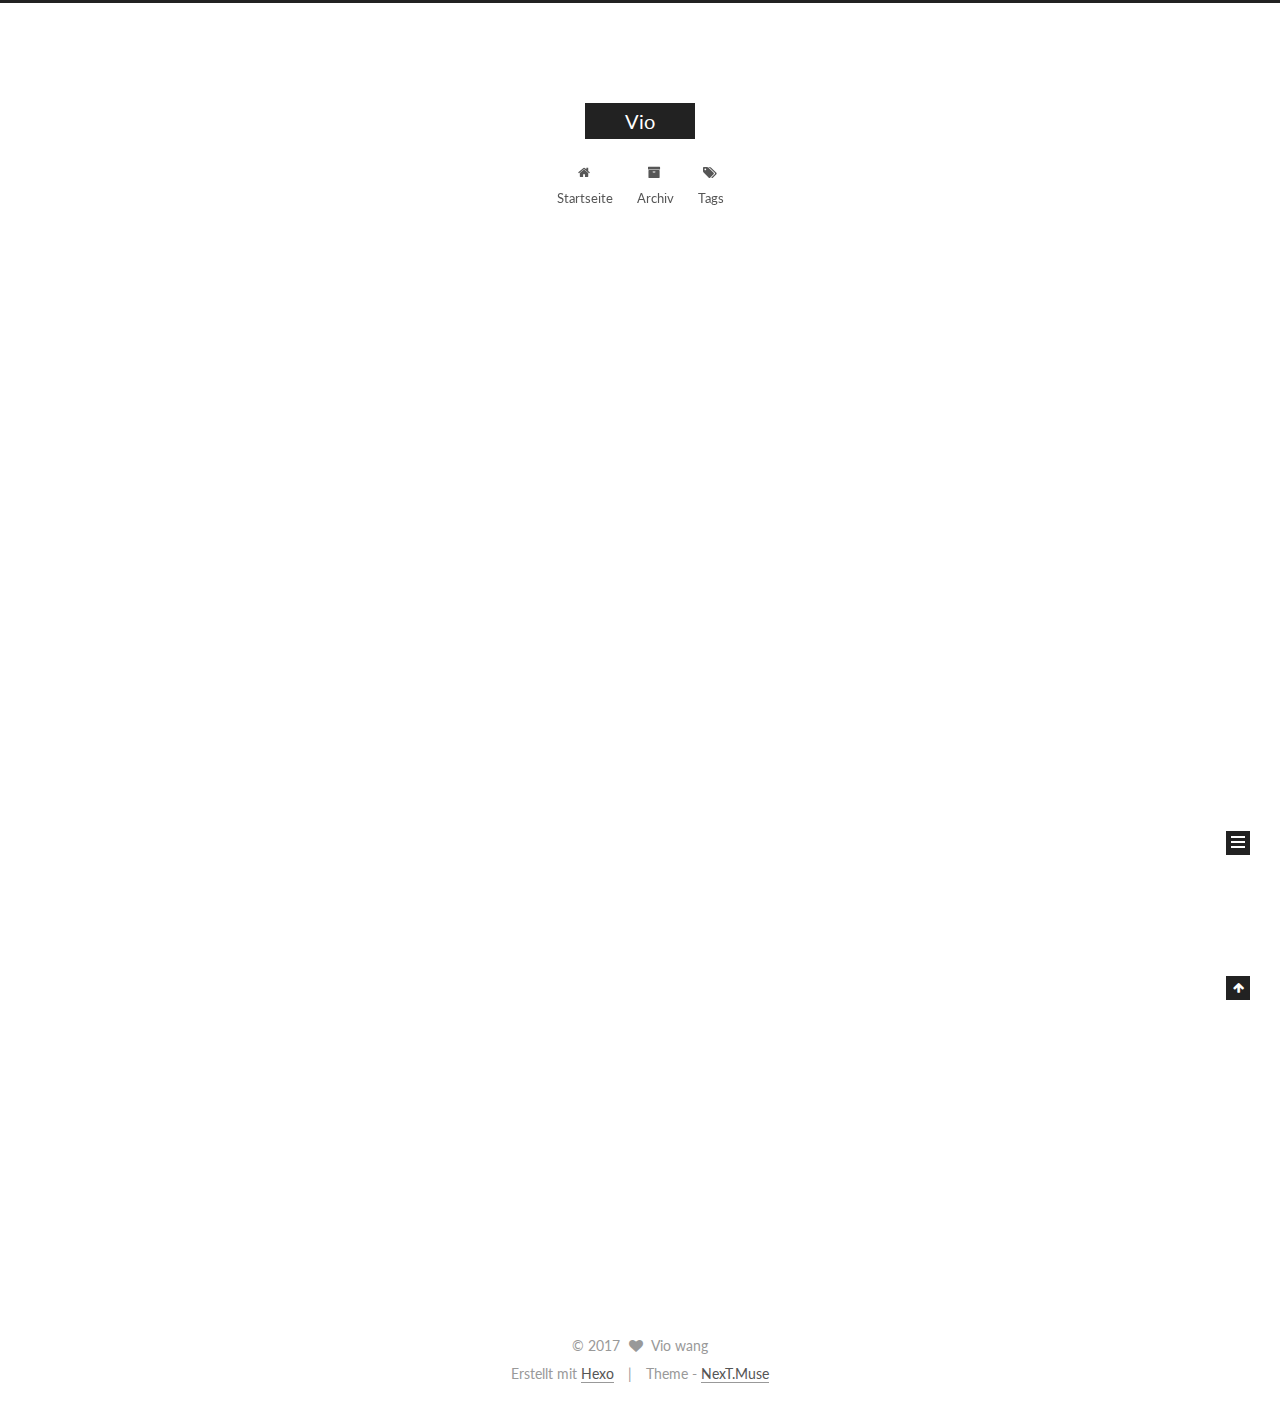
==== commit 99b73318: "Site updated: 2017-10-11 16:52:33" ====
--- a/index.html
+++ b/index.html
@@ -1,442 +1,623 @@
 <!DOCTYPE html>
-<html lang="en">
-
-<!-- Head tag -->
+
+
+
+  
+
+
+<html class="theme-next muse use-motion" lang="">
 <head>
-    <meta charset="utf-8">
-    <meta http-equiv="X-UA-Compatible" content="IE=edge">
-    <meta name="viewport" content="width=device-width, initial-scale=1">
-    <meta name="description" content="">
-    <meta name="keyword" content="">
-    <meta name="theme-color" content="#600090">
-    <meta name="msapplication-navbutton-color" content="#600090">
-    <meta name="apple-mobile-web-app-capable" content="yes">
-    <meta name="apple-mobile-web-app-status-bar-style" content="#600090">
-    <link rel="shortcut icon" href="https://cdn4.iconfinder.com/data/icons/ionicons/512/icon-person-128.png">
-    <link rel="alternate" type="application/atom+xml" title="Vio" href="/atom.xml">
-    <link rel="stylesheet" href="//cdnjs.cloudflare.com/ajax/libs/animate.css/3.5.2/animate.min.css">
-    <link rel="stylesheet" href="//cdn.bootcss.com/font-awesome/4.6.3/css/font-awesome.css">
-    <title>
-        
-        
-        
-    </title>
-
-    <link rel="canonical" href="http://yoursite.com/">
-
-    <!-- Bootstrap Core CSS -->
-    <link rel="stylesheet" href="/css/bootstrap.min.css">
-
-    <!-- Custom CSS -->
-    <link rel="stylesheet" href="/css/blog-style.css">
-
-    <!-- Pygments Github CSS -->
-    <link rel="stylesheet" href="/css/syntax.css">
+  <meta charset="UTF-8"/>
+<meta http-equiv="X-UA-Compatible" content="IE=edge" />
+<meta name="viewport" content="width=device-width, initial-scale=1, maximum-scale=1"/>
+<meta name="theme-color" content="#222">
+
+
+
+
+
+
+
+
+
+<meta http-equiv="Cache-Control" content="no-transform" />
+<meta http-equiv="Cache-Control" content="no-siteapp" />
+
+
+
+
+
+
+
+
+
+
+
+
+
+
+
+  
+  
+  <link href="/lib/fancybox/source/jquery.fancybox.css?v=2.1.5" rel="stylesheet" type="text/css" />
+
+
+
+
+  
+  
+  
+  
+
+  
+    
+    
+  
+
+  
+
+  
+
+  
+
+  
+
+  
+    
+    
+    <link href="//fonts.googleapis.com/css?family=Lato:300,300italic,400,400italic,700,700italic&subset=latin,latin-ext" rel="stylesheet" type="text/css">
+  
+
+
+
+
+
+
+<link href="/lib/font-awesome/css/font-awesome.min.css?v=4.6.2" rel="stylesheet" type="text/css" />
+
+<link href="/css/main.css?v=5.1.2" rel="stylesheet" type="text/css" />
+
+
+  <meta name="keywords" content="Hexo, NexT" />
+
+
+
+
+
+
+
+
+  <link rel="shortcut icon" type="image/x-icon" href="/favicon.ico?v=5.1.2" />
+
+
+
+
+
+
+<meta property="og:type" content="website">
+<meta property="og:title" content="Vio">
+<meta property="og:url" content="http://yoursite.com/index.html">
+<meta property="og:site_name" content="Vio">
+<meta name="twitter:card" content="summary">
+<meta name="twitter:title" content="Vio">
+
+
+
+<script type="text/javascript" id="hexo.configurations">
+  var NexT = window.NexT || {};
+  var CONFIG = {
+    root: '/',
+    scheme: 'Muse',
+    sidebar: {"position":"left","display":"post","offset":12,"offset_float":12,"b2t":false,"scrollpercent":false,"onmobile":false},
+    fancybox: true,
+    tabs: true,
+    motion: true,
+    duoshuo: {
+      userId: '0',
+      author: 'Author'
+    },
+    algolia: {
+      applicationID: '',
+      apiKey: '',
+      indexName: '',
+      hits: {"per_page":10},
+      labels: {"input_placeholder":"Search for Posts","hits_empty":"We didn't find any results for the search: ${query}","hits_stats":"${hits} results found in ${time} ms"}
+    }
+  };
+</script>
+
+
+
+  <link rel="canonical" href="http://yoursite.com/"/>
+
+
+
+
+
+  <title>Vio</title>
+  
+
+
+
+
+
+
+
+
+
+
+
+
+
+
 </head>
 
-<style>
-
-    header.intro-header {
-        background-image: url('')
-    }
-</style>
-<!-- hack iOS CSS :active style -->
-<body ontouchstart="" class="animated fadeIn">
-<!-- Navigation -->
-<nav class="navbar navbar-default navbar-custom navbar-fixed-top " id="nav-top" data-ispost = "false" data-istags="false
-" data-ishome = "true" >
-    <div class="container-fluid">
-        <!-- Brand and toggle get grouped for better mobile display -->
-        <div class="navbar-header page-scroll">
-            <button type="button" class="navbar-toggle">
-                <span class="sr-only">Toggle navigation</span>
-                <span class="icon-bar"></span>
-                <span class="icon-bar"></span>
-                <span class="icon-bar"></span>
-            </button>
-            <a class="navbar-brand animated pulse" href="/">
-                <span class="brand-logo">
-                    Vio
-                </span>
-                's Blog
-            </a>
+<body itemscope itemtype="http://schema.org/WebPage" lang="">
+
+  
+  
+    
+  
+
+  <div class="container sidebar-position-left 
+   page-home 
+ ">
+    <div class="headband"></div>
+
+    <header id="header" class="header" itemscope itemtype="http://schema.org/WPHeader">
+      <div class="header-inner"><div class="site-brand-wrapper">
+  <div class="site-meta ">
+    
+
+    <div class="custom-logo-site-title">
+      <a href="/"  class="brand" rel="start">
+        <span class="logo-line-before"><i></i></span>
+        <span class="site-title">Vio</span>
+        <span class="logo-line-after"><i></i></span>
+      </a>
+    </div>
+      
+        <p class="site-subtitle"></p>
+      
+  </div>
+
+  <div class="site-nav-toggle">
+    <button>
+      <span class="btn-bar"></span>
+      <span class="btn-bar"></span>
+      <span class="btn-bar"></span>
+    </button>
+  </div>
+</div>
+
+<nav class="site-nav">
+  
+
+  
+    <ul id="menu" class="menu">
+      
+        
+        <li class="menu-item menu-item-home">
+          <a href="/" rel="section">
+            
+              <i class="menu-item-icon fa fa-fw fa-home"></i> <br />
+            
+            Startseite
+          </a>
+        </li>
+      
+        
+        <li class="menu-item menu-item-archives">
+          <a href="/archives/" rel="section">
+            
+              <i class="menu-item-icon fa fa-fw fa-archive"></i> <br />
+            
+            Archiv
+          </a>
+        </li>
+      
+        
+        <li class="menu-item menu-item-tags">
+          <a href="/tags/" rel="section">
+            
+              <i class="menu-item-icon fa fa-fw fa-tags"></i> <br />
+            
+            Tags
+          </a>
+        </li>
+      
+
+      
+    </ul>
+  
+
+  
+</nav>
+
+
+
+ </div>
+    </header>
+
+    <main id="main" class="main">
+      <div class="main-inner">
+        <div class="content-wrap">
+          <div id="content" class="content">
+            
+  <section id="posts" class="posts-expand">
+    
+      
+
+  
+
+  
+  
+  
+
+  <article class="post post-type-normal" itemscope itemtype="http://schema.org/Article">
+  
+  
+  
+  <div class="post-block">
+    <link itemprop="mainEntityOfPage" href="http://yoursite.com/2017/10/11/hello-world/">
+
+    <span hidden itemprop="author" itemscope itemtype="http://schema.org/Person">
+      <meta itemprop="name" content="Vio wang">
+      <meta itemprop="description" content="">
+      <meta itemprop="image" content="/images/avatar.gif">
+    </span>
+
+    <span hidden itemprop="publisher" itemscope itemtype="http://schema.org/Organization">
+      <meta itemprop="name" content="Vio">
+    </span>
+
+    
+      <header class="post-header">
+
+        
+        
+          <h1 class="post-title" itemprop="name headline">
+                
+                <a class="post-title-link" href="/2017/10/11/hello-world/" itemprop="url">Hello World</a></h1>
+        
+
+        <div class="post-meta">
+          <span class="post-time">
+            
+              <span class="post-meta-item-icon">
+                <i class="fa fa-calendar-o"></i>
+              </span>
+              
+                <span class="post-meta-item-text">Veröffentlicht am</span>
+              
+              <time title="Post created" itemprop="dateCreated datePublished" datetime="2017-10-11T11:29:11+08:00">
+                2017-10-11
+              </time>
+            
+
+            
+
+            
+          </span>
+
+          
+
+          
+            
+          
+
+          
+          
+
+          
+
+          
+
+          
+
         </div>
-
-        <!-- Collect the nav links, forms, and other content for toggling -->
-        <!-- Known Issue, found by Hux:
-            <nav>'s height woule be hold on by its content.
-            so, when navbar scale out, the <nav> will cover tags.
-            also mask any touch event of tags, unfortunately.
-        -->
-        <!-- /.navbar-collapse -->
-        <div id="huxblog_navbar">
-            <div class="navbar-collapse">
-                <ul class="nav navbar-nav navbar-right">
-                    <li>
-                        <a href="/">Home</a>
-                    </li>
-					
-                    
-					
-					
-                </ul>
+      </header>
+    
+
+    
+    
+    
+    <div class="post-body" itemprop="articleBody">
+
+      
+      
+
+      
+        
+          
+            <p>Welcome to <a href="https://hexo.io/" target="_blank" rel="external">Hexo</a>! This is your very first post. Check <a href="https://hexo.io/docs/" target="_blank" rel="external">documentation</a> for more info. If you get any problems when using Hexo, you can find the answer in <a href="https://hexo.io/docs/troubleshooting.html" target="_blank" rel="external">troubleshooting</a> or you can ask me on <a href="https://github.com/hexojs/hexo/issues" target="_blank" rel="external">GitHub</a>.</p>
+<h2 id="Quick-Start"><a href="#Quick-Start" class="headerlink" title="Quick Start"></a>Quick Start</h2><h3 id="Create-a-new-post"><a href="#Create-a-new-post" class="headerlink" title="Create a new post"></a>Create a new post</h3><figure class="highlight bash"><table><tr><td class="gutter"><pre><div class="line">1</div></pre></td><td class="code"><pre><div class="line">$ hexo new <span class="string">"My New Post"</span></div></pre></td></tr></table></figure>
+<p>More info: <a href="https://hexo.io/docs/writing.html" target="_blank" rel="external">Writing</a></p>
+<h3 id="Run-server"><a href="#Run-server" class="headerlink" title="Run server"></a>Run server</h3><figure class="highlight bash"><table><tr><td class="gutter"><pre><div class="line">1</div></pre></td><td class="code"><pre><div class="line">$ hexo server</div></pre></td></tr></table></figure>
+<p>More info: <a href="https://hexo.io/docs/server.html" target="_blank" rel="external">Server</a></p>
+<h3 id="Generate-static-files"><a href="#Generate-static-files" class="headerlink" title="Generate static files"></a>Generate static files</h3><figure class="highlight bash"><table><tr><td class="gutter"><pre><div class="line">1</div></pre></td><td class="code"><pre><div class="line">$ hexo generate</div></pre></td></tr></table></figure>
+<p>More info: <a href="https://hexo.io/docs/generating.html" target="_blank" rel="external">Generating</a></p>
+<h3 id="Deploy-to-remote-sites"><a href="#Deploy-to-remote-sites" class="headerlink" title="Deploy to remote sites"></a>Deploy to remote sites</h3><figure class="highlight bash"><table><tr><td class="gutter"><pre><div class="line">1</div></pre></td><td class="code"><pre><div class="line">$ hexo deploy</div></pre></td></tr></table></figure>
+<p>More info: <a href="https://hexo.io/docs/deployment.html" target="_blank" rel="external">Deployment</a></p>
+
+          
+        
+      
+    </div>
+    
+    
+    
+
+    
+
+    
+
+    
+
+    <footer class="post-footer">
+      
+
+      
+
+      
+
+      
+      
+        <div class="post-eof"></div>
+      
+    </footer>
+  </div>
+  
+  
+  
+  </article>
+
+
+    
+  </section>
+
+  
+
+
+          </div>
+          
+
+
+          
+
+        </div>
+        
+          
+  
+  <div class="sidebar-toggle">
+    <div class="sidebar-toggle-line-wrap">
+      <span class="sidebar-toggle-line sidebar-toggle-line-first"></span>
+      <span class="sidebar-toggle-line sidebar-toggle-line-middle"></span>
+      <span class="sidebar-toggle-line sidebar-toggle-line-last"></span>
+    </div>
+  </div>
+
+  <aside id="sidebar" class="sidebar">
+    
+    <div class="sidebar-inner">
+
+      
+
+      
+
+      <section class="site-overview sidebar-panel sidebar-panel-active">
+        <div class="site-author motion-element" itemprop="author" itemscope itemtype="http://schema.org/Person">
+          <img class="site-author-image" itemprop="image"
+               src="/images/avatar.gif"
+               alt="Vio wang" />
+          <p class="site-author-name" itemprop="name">Vio wang</p>
+           
+              <p class="site-description motion-element" itemprop="description"></p>
+          
+        </div>
+        <nav class="site-state motion-element">
+
+          
+            <div class="site-state-item site-state-posts">
+              <a href="/archives/">
+                <span class="site-state-item-count">1</span>
+                <span class="site-state-item-name">Artikel</span>
+              </a>
             </div>
+          
+
+          
+
+          
+
+        </nav>
+
+        
+
+        <div class="links-of-author motion-element">
+          
         </div>
+
+        
+        
+
+        
+        
+
+        
+
+
+      </section>
+
+      
+
+      
+
     </div>
-    <!-- /.container -->
-</nav>
-<script>
-    // Drop Bootstarp low-performance Navbar
-    // Use customize navbar with high-quality material design animation
-    // in high-perf jank-free CSS3 implementation
-//    var $body   = document.body;
-    var $toggle = document.querySelector('.navbar-toggle');
-    var $navbar = document.querySelector('#huxblog_navbar');
-    var $collapse = document.querySelector('.navbar-collapse');
-
-    $toggle.addEventListener('click', handleMagic)
-    function handleMagic(e){
-        if ($navbar.className.indexOf('in') > 0) {
-        // CLOSE
-            $navbar.className = " ";
-            // wait until animation end.
-            setTimeout(function(){
-                // prevent frequently toggle
-                if($navbar.className.indexOf('in') < 0) {
-                    $collapse.style.height = "0px"
-                }
-            },400)
-        }else{
-        // OPEN
-            $collapse.style.height = "auto"
-            $navbar.className += " in";
-        }
-    }
+  </aside>
+
+
+        
+      </div>
+    </main>
+
+    <footer id="footer" class="footer">
+      <div class="footer-inner">
+        <div class="copyright" >
+  
+  &copy; 
+  <span itemprop="copyrightYear">2017</span>
+  <span class="with-love">
+    <i class="fa fa-heart"></i>
+  </span>
+  <span class="author" itemprop="copyrightHolder">Vio wang</span>
+</div>
+
+
+<div class="powered-by">
+  Erstellt mit  <a class="theme-link" href="https://hexo.io">Hexo</a>
+</div>
+
+<div class="theme-info">
+  Theme -
+  <a class="theme-link" href="https://github.com/iissnan/hexo-theme-next">
+    NexT.Muse
+  </a>
+</div>
+
+
+        
+
+        
+      </div>
+    </footer>
+
+    
+      <div class="back-to-top">
+        <i class="fa fa-arrow-up"></i>
+        
+      </div>
+    
+
+  </div>
+
+  
+
+<script type="text/javascript">
+  if (Object.prototype.toString.call(window.Promise) !== '[object Function]') {
+    window.Promise = null;
+  }
 </script>
 
-<!-- Main Content -->
-
-
-<style>
-
-    .custom-haojen-container .post-preview:nth-of-type(1),
-    .custom-haojen-container .post-preview-poetry:nth-of-type(1) {
-        text-align: center;
-        background-repeat: no-repeat;
-        border-radius: 3px;
-        background-size: cover;
-        padding: 0;
-        height: 300px;
-        display: table;
-        width: 100%;
-        background-color: rgba(0, 0, 0, 0.16);
-    }
-
-    /*去掉诗歌的背景图片*/
-    .custom-haojen-container .post-preview-poetry:nth-of-type(1) {
-        background-image: none !important;
-        background-color: rgba(255, 248, 220, 0.5);
-    }
-
-    .custom-haojen-container .post-preview:nth-child(1) h2,
-    .custom-haojen-container .post-preview:nth-child(1) .post-meta,
-    .custom-haojen-container .post-preview:nth-child(1) .post-subtitle {
-        text-shadow: 0 0 40px rgba(0, 0, 0, 1);
-        letter-spacing: 1px;
-        color: #fff;
-        margin-top: 0;
-        padding-left: 60px;
-        padding-right: 60px;
-    }
-
-    .custom-haojen-container .post-preview:nth-child(1) .post-meta {
-        font-size: .9em;
-        font-weight: 300;
-        margin-top: 0;
-    }
-
-    .custom-haojen-container .post-preview-poetry:nth-child(1) .post-subtitle {
-        letter-spacing: 6px;
-        font-size: 18px;
-        font-family: unset;
-        font-weight: 400;
-        color: rgba(0, 0, 0, .75)
-    }
-
-    /*不显示摘要*/
-    .custom-haojen-container .post-preview:nth-child(1) .post-content-preview {
-        display: none
-    }
-
-    /*只第一个显示背景图片*/
-    .custom-haojen-container .post-preview:not(:nth-child(1)) {
-        background-image: none !important;
-    }
-
-    /*第一个分界线去掉*/
-    .custom-haojen-container hr:nth-of-type(1) {
-        display: none;
-    }
-
-    /*主题*/
-    .custom-haojen-container .post-preview:nth-of-type(1) > a {
-        display: table-cell;
-        vertical-align: middle;
-    }
-
-    /*诗词标题*/
-    .custom-haojen-container .post-preview-poetry:nth-child(1) h2 {
-        font-size: 35px;
-        font-family: STKaiti;
-        color: rgba(0, 0, 0, .8);
-    }
-
-    .custom-haojen-container .post-preview-poetry:nth-of-type(1) .post-meta {
-        color: #0e2231;
-    }
-
-    @media (max-width: 768px) {
-        .custom-haojen-container .post-preview:nth-child(1) {
-            height: 240px;
-        }
-
-        .custom-haojen-container .post-preview-poetry:nth-child(1) h2 {
-            font-size: 28px !important;
-            margin-top: 0;
-        }
-
-        .custom-haojen-container .post-preview:nth-child(1) .post-subtitle {
-            font-size: 18px;
-            font-weight: 400;
-            padding-left: 0;
-            padding-right: 0;
-        }
-
-        .custom-haojen-container .post-preview:nth-of-type(1) > a {
-            padding: 20px
-        }
-    }
-
-    /*手机屏幕*/
-    @media (max-width: 400px) {
-        .custom-haojen-container .post-preview:nth-child(1) {
-            height: 195px;
-        }
-
-        .custom-haojen-container .post-preview-poetry:nth-child(1) h2 {
-            font-size: 20px !important;
-        }
-
-        .custom-haojen-container .post-preview:nth-child(1) .post-subtitle {
-            font-size: 16px;
-        }
-
-        .custom-haojen-container .post-preview:nth-child(1) a {
-            padding: 30px 20px;
-        }
-    }
-</style>
-
-<!-- Page Header -->
-<div class="col-lg-8 col-lg-offset-2 col-md-10 col-md-offset-1 visible-xs-block visible-sm-block">
-    <div class="row">
-        <header class="intro-header">
-            <div class="container">
-                <div class="site-heading text-center">
-                    <div class="about-me">
-                        <!--移动端头部显示-->
-                        <img src=""/>
-                        <h5><a href="/about/">Vio wang</a></h5>
-                        <p></p>
-                    </div>
-                </div>
-            </div>
-        </header>
-    </div>
-</div>
-<!-- Main Content -->
-<div class="container custom-haojen-container">
-    <!-- Post Container -->
-    <div class="row">
-        <div class="col-lg-8 col-lg-offset-1 col-md-8 col-md-offset-1 col-sm-12 col-xs-12 post-container">
-            <!-- Main Content -->
-
-
-
-<div class="post-preview "
-     style="background-image: url('')">
-    <a href="/2017/10/11/hello-world/">
-        <h2 class="post-title">
-            Hello World
-        </h2>
-        <p class="post-meta">
-            <i class="fa fa-calendar" aria-hidden="true"></i> 2017-10-11
-        </p>
-        
-        <div class="post-content-preview">
-            <p>
-                Welcome to Hexo! This is your very first post. Check documentation for more info. If you get any problems when using Hexo, you can find the answer i..
-            </p>
-        </div>
-    </a>
-
-</div>
-
-<hr>
-
-
-
-
-<!-- 翻页 pager -->
-
-<ul class="pager">
-    
-    
-</ul>
-
-
-        </div>
-        <!-- Sidebar Container -->
-        <div class="
-                col-lg-3 col-lg-offset-0
-                col-md-3 col-md-offset-0
-                col-sm-12
-                col-xs-12
-                sidebar-container
-            ">
-
-            <!-- About Me -->
-            <section class="visible-md visible-lg" style="padding: 0 18px">
-                <div class="short-about">
-                    <!--侧边栏头像-->
-                    
-                    <h5><a href="/about/">Vio wang</a></h5>
-                    
-                    <hr>
-                    <!-- SNS Link 社交 -->
-                    <ul class="list-inline">
-                        
-                        
-                        
-
-                        
-
-                        
-
-                        
-
-                        
-                    </ul>
-                </div>
-            </section>
-
-            <!-- Featured Tags  标签 -->
-            
-
-            
-
-        </div>
-    </div>
-</div>
-
-<!-- Footer -->
-<!-- Footer -->
-<footer>
-    <div class="container">
-        <div class="row">
-            <div class="col-lg-8 col-lg-offset-2 col-md-10 col-md-offset-1 text-center">
-                <br>
-                <ul class="list-inline text-center">
-                
-                
-                
-
-                
-
-                
-
-                
-
-                
-
-                </ul>
-                <p class="copyright text-muted">
-                    Copyright &copy; Vio 2017
-                    <br>
-                    <span id="busuanzi_container_site_pv" style="font-size: 12px;">PV: <span id="busuanzi_value_site_pv"></span> Times</span>
-                    <br>
-                    Theme by <a href="https://haojen.github.io/">Haojen Ma</a>
-                </p>
-
-            </div>
-        </div>
-    </div>
-</footer>
-
-<!-- jQuery -->
-<script src="/js/jquery.min.js"></script>
-
-<!-- Bootstrap Core JavaScript -->
-<script src="/js/bootstrap.min.js"></script>
-
-<!-- Custom Theme JavaScript -->
-<script src="/js/blog.js"></script>
-
-<!-- async load function -->
-<script>
-    function async(u, c) {
-      var d = document, t = 'script',
-          o = d.createElement(t),
-          s = d.getElementsByTagName(t)[0];
-      o.src = u;
-      if (c) { o.addEventListener('load', function (e) { c(null, e); }, false); }
-      s.parentNode.insertBefore(o, s);
-    }
-</script>
-
-<!-- jquery.tagcloud.js -->
-<script>
-    // only load tagcloud.js in tag.html
-    if($('#tag_cloud').length !== 0){
-        async("http://yoursite.com/js/jquery.tagcloud.js",function(){
-            $.fn.tagcloud.defaults = {
-                //size: {start: 1, end: 1, unit: 'em'},
-                color: {start: '#bbbbee', end: '#0085a1'},
-            };
-            $('#tag_cloud a').tagcloud();
-        })
-    }
-</script>
-
-<!--fastClick.js -->
-<script>
-    async("//cdn.bootcss.com/fastclick/1.0.6/fastclick.min.js", function(){
-        var $nav = document.querySelector("nav");
-        if($nav) FastClick.attach($nav);
-    })
-</script>
-
-<!-- Google Analytics -->
-
-
-
-<!-- Baidu Tongji -->
-
-
-<!-- swiftype -->
-<script type="text/javascript">
-  (function(w,d,t,u,n,s,e){w['SwiftypeObject']=n;w[n]=w[n]||function(){
-  (w[n].q=w[n].q||[]).push(arguments);};s=d.createElement(t);
-  e=d.getElementsByTagName(t)[0];s.async=1;s.src=u;e.parentNode.insertBefore(s,e);
-  })(window,document,'script','//s.swiftypecdn.com/install/v2/st.js','_st');
-
-  _st('install','','2.0.0');
-</script>
-
-<script async src="//dn-lbstatics.qbox.me/busuanzi/2.3/busuanzi.pure.mini.js"></script>
-
-<!--wechat title img-->
-<img class="wechat-title-img" src="">
+
+
+
+
+
+
+
+
+  
+
+
+
+
+
+
+
+
+
+
+
+
+  
+  <script type="text/javascript" src="/lib/jquery/index.js?v=2.1.3"></script>
+
+  
+  <script type="text/javascript" src="/lib/fastclick/lib/fastclick.min.js?v=1.0.6"></script>
+
+  
+  <script type="text/javascript" src="/lib/jquery_lazyload/jquery.lazyload.js?v=1.9.7"></script>
+
+  
+  <script type="text/javascript" src="/lib/velocity/velocity.min.js?v=1.2.1"></script>
+
+  
+  <script type="text/javascript" src="/lib/velocity/velocity.ui.min.js?v=1.2.1"></script>
+
+  
+  <script type="text/javascript" src="/lib/fancybox/source/jquery.fancybox.pack.js?v=2.1.5"></script>
+
+
+  
+
+
+  <script type="text/javascript" src="/js/src/utils.js?v=5.1.2"></script>
+
+  <script type="text/javascript" src="/js/src/motion.js?v=5.1.2"></script>
+
+
+
+  
+  
+
+  
+    <script type="text/javascript" src="/js/src/scrollspy.js?v=5.1.2"></script>
+<script type="text/javascript" src="/js/src/post-details.js?v=5.1.2"></script>
+
+  
+
+  
+
+
+  <script type="text/javascript" src="/js/src/bootstrap.js?v=5.1.2"></script>
+
+
+
+  
+
+
+  
+
+
+
+
+	
+
+
+
+
+
+  
+
+
+
+
+
+  
+
+
+
+
+
+
+  
+
+
+
+
+
+  
+
+  
+
+  
+
+  
+
+  
+
+  
+
 </body>
-
 </html>
--- a/css/main.css
+++ b/css/main.css
@@ -0,0 +1,2648 @@
+/* normalize.css v3.0.2 | MIT License | git.io/normalize */
+html {
+  font-family: sans-serif; /* 1 */
+  -ms-text-size-adjust: 100%; /* 2 */
+  -webkit-text-size-adjust: 100%; /* 2 */
+}
+body {
+  margin: 0;
+}
+article,
+aside,
+details,
+figcaption,
+figure,
+footer,
+header,
+hgroup,
+main,
+menu,
+nav,
+section,
+summary {
+  display: block;
+}
+audio,
+canvas,
+progress,
+video {
+  display: inline-block; /* 1 */
+  vertical-align: baseline; /* 2 */
+}
+audio:not([controls]) {
+  display: none;
+  height: 0;
+}
+[hidden],
+template {
+  display: none;
+}
+a {
+  background-color: transparent;
+}
+a:active,
+a:hover {
+  outline: 0;
+}
+abbr[title] {
+  border-bottom: 1px dotted;
+}
+b,
+strong {
+  font-weight: bold;
+}
+dfn {
+  font-style: italic;
+}
+h1 {
+  font-size: 2em;
+  margin: 0.67em 0;
+}
+mark {
+  background: #ff0;
+  color: #000;
+}
+small {
+  font-size: 80%;
+}
+sub,
+sup {
+  font-size: 75%;
+  line-height: 0;
+  position: relative;
+  vertical-align: baseline;
+}
+sup {
+  top: -0.5em;
+}
+sub {
+  bottom: -0.25em;
+}
+img {
+  border: 0;
+}
+svg:not(:root) {
+  overflow: hidden;
+}
+figure {
+  margin: 1em 40px;
+}
+hr {
+  -moz-box-sizing: content-box;
+  box-sizing: content-box;
+  height: 0;
+}
+pre {
+  overflow: auto;
+}
+code,
+kbd,
+pre,
+samp {
+  font-family: monospace, monospace;
+  font-size: 1em;
+}
+button,
+input,
+optgroup,
+select,
+textarea {
+  color: inherit; /* 1 */
+  font: inherit; /* 2 */
+  margin: 0; /* 3 */
+}
+button {
+  overflow: visible;
+}
+button,
+select {
+  text-transform: none;
+}
+button,
+html input[type="button"],
+input[type="reset"],
+input[type="submit"] {
+  -webkit-appearance: button; /* 2 */
+  cursor: pointer; /* 3 */
+}
+button[disabled],
+html input[disabled] {
+  cursor: default;
+}
+button::-moz-focus-inner,
+input::-moz-focus-inner {
+  border: 0;
+  padding: 0;
+}
+input {
+  line-height: normal;
+}
+input[type="checkbox"],
+input[type="radio"] {
+  box-sizing: border-box; /* 1 */
+  padding: 0; /* 2 */
+}
+input[type="number"]::-webkit-inner-spin-button,
+input[type="number"]::-webkit-outer-spin-button {
+  height: auto;
+}
+input[type="search"] {
+  -webkit-appearance: textfield; /* 1 */
+  -moz-box-sizing: content-box;
+  -webkit-box-sizing: content-box; /* 2 */
+  box-sizing: content-box;
+}
+input[type="search"]::-webkit-search-cancel-button,
+input[type="search"]::-webkit-search-decoration {
+  -webkit-appearance: none;
+}
+fieldset {
+  border: 1px solid #c0c0c0;
+  margin: 0 2px;
+  padding: 0.35em 0.625em 0.75em;
+}
+legend {
+  border: 0; /* 1 */
+  padding: 0; /* 2 */
+}
+textarea {
+  overflow: auto;
+}
+optgroup {
+  font-weight: bold;
+}
+table {
+  border-collapse: collapse;
+  border-spacing: 0;
+}
+td,
+th {
+  padding: 0;
+}
+::selection {
+  background: #262a30;
+  color: #fff;
+}
+body {
+  position: relative;
+  font-family: 'Lato', "PingFang SC", "Microsoft YaHei", sans-serif;
+  font-size: 14px;
+  line-height: 2;
+  color: #555;
+  background: #fff;
+}
+@media (max-width: 767px) {
+  body {
+    padding-right: 0 !important;
+  }
+}
+@media (min-width: 768px) and (max-width: 991px) {
+  body {
+    padding-right: 0 !important;
+  }
+}
+@media (min-width: 1600px) {
+  body {
+    font-size: 16px;
+  }
+}
+h1,
+h2,
+h3,
+h4,
+h5,
+h6 {
+  margin: 0;
+  padding: 0;
+  font-weight: bold;
+  line-height: 1.5;
+  font-family: 'Lato', "PingFang SC", "Microsoft YaHei", sans-serif;
+}
+h2,
+h3,
+h4,
+h5,
+h6 {
+  margin: 20px 0 15px;
+}
+h1 {
+  font-size: 22px;
+}
+@media (max-width: 767px) {
+  h1 {
+    font-size: 18px;
+  }
+}
+h2 {
+  font-size: 20px;
+}
+@media (max-width: 767px) {
+  h2 {
+    font-size: 16px;
+  }
+}
+h3 {
+  font-size: 18px;
+}
+@media (max-width: 767px) {
+  h3 {
+    font-size: 14px;
+  }
+}
+h4 {
+  font-size: 16px;
+}
+@media (max-width: 767px) {
+  h4 {
+    font-size: 12px;
+  }
+}
+h5 {
+  font-size: 14px;
+}
+@media (max-width: 767px) {
+  h5 {
+    font-size: 10px;
+  }
+}
+h6 {
+  font-size: 12px;
+}
+@media (max-width: 767px) {
+  h6 {
+    font-size: 8px;
+  }
+}
+p {
+  margin: 0 0 20px 0;
+}
+a {
+  color: #555;
+  text-decoration: none;
+  border-bottom: 1px solid #999;
+  word-wrap: break-word;
+}
+a:hover {
+  color: #222;
+  border-bottom-color: #222;
+}
+blockquote {
+  margin: 0;
+  padding: 0;
+}
+img {
+  display: block;
+  margin: auto;
+  max-width: 100%;
+  height: auto;
+}
+hr {
+  margin: 40px 0;
+  height: 3px;
+  border: none;
+  background-color: #ddd;
+  background-image: repeating-linear-gradient(-45deg, #fff, #fff 4px, transparent 4px, transparent 8px);
+}
+blockquote {
+  padding: 0 15px;
+  color: #666;
+  border-left: 4px solid #ddd;
+}
+blockquote cite::before {
+  content: "-";
+  padding: 0 5px;
+}
+dt {
+  font-weight: 700;
+}
+dd {
+  margin: 0;
+  padding: 0;
+}
+.text-left {
+  text-align: left;
+}
+.text-center {
+  text-align: center;
+}
+.text-right {
+  text-align: right;
+}
+.text-justify {
+  text-align: justify;
+}
+.text-nowrap {
+  white-space: nowrap;
+}
+.text-lowercase {
+  text-transform: lowercase;
+}
+.text-uppercase {
+  text-transform: uppercase;
+}
+.text-capitalize {
+  text-transform: capitalize;
+}
+.center-block {
+  display: block;
+  margin-left: auto;
+  margin-right: auto;
+}
+.clearfix:before,
+.clearfix:after {
+  content: " ";
+  display: table;
+}
+.clearfix:after {
+  clear: both;
+}
+.pullquote {
+  width: 45%;
+}
+.pullquote.left {
+  float: left;
+  margin-left: 5px;
+  margin-right: 10px;
+}
+.pullquote.right {
+  float: right;
+  margin-left: 10px;
+  margin-right: 5px;
+}
+.affix.affix.affix {
+  position: fixed;
+}
+.translation {
+  margin-top: -20px;
+  font-size: 14px;
+  color: #999;
+}
+.scrollbar-measure {
+  width: 100px;
+  height: 100px;
+  overflow: scroll;
+  position: absolute;
+  top: -9999px;
+}
+.use-motion .motion-element {
+  opacity: 0;
+}
+table {
+  margin: 20px 0;
+  width: 100%;
+  border-collapse: collapse;
+  border-spacing: 0;
+  border: 1px solid #ddd;
+  font-size: 14px;
+  table-layout: fixed;
+  word-wrap: break-all;
+}
+table>tbody>tr:nth-of-type(odd) {
+  background-color: #f9f9f9;
+}
+table>tbody>tr:hover {
+  background-color: #f5f5f5;
+}
+caption,
+th,
+td {
+  padding: 8px;
+  text-align: left;
+  vertical-align: middle;
+  font-weight: normal;
+}
+th,
+td {
+  border-bottom: 3px solid #ddd;
+  border-right: 1px solid #eee;
+}
+th {
+  padding-bottom: 10px;
+  font-weight: 700;
+}
+td {
+  border-bottom-width: 1px;
+}
+html,
+body {
+  height: 100%;
+}
+.container {
+  position: relative;
+  min-height: 100%;
+}
+.header-inner {
+  margin: 0 auto;
+  padding: 100px 0 70px;
+  width: 700px;
+}
+@media (min-width: 1600px) {
+  .container .header-inner {
+    width: 900px;
+  }
+}
+.main {
+  padding-bottom: 150px;
+}
+.main-inner {
+  margin: 0 auto;
+  width: 700px;
+}
+@media (min-width: 1600px) {
+  .container .main-inner {
+    width: 900px;
+  }
+}
+.footer {
+  position: absolute;
+  left: 0;
+  bottom: 0;
+  width: 100%;
+  min-height: 50px;
+}
+.footer-inner {
+  box-sizing: border-box;
+  margin: 20px auto;
+  width: 700px;
+}
+@media (min-width: 1600px) {
+  .container .footer-inner {
+    width: 900px;
+  }
+}
+pre,
+.highlight {
+  overflow: auto;
+  margin: 20px 0;
+  padding: 0;
+  font-size: 13px;
+  color: #4d4d4c;
+  background: #f7f7f7;
+  line-height: 1.6;
+}
+pre,
+code {
+  font-family: consolas, Menlo, "PingFang SC", "Microsoft YaHei", monospace;
+}
+code {
+  padding: 2px 4px;
+  word-wrap: break-word;
+  color: #555;
+  background: #eee;
+  border-radius: 3px;
+  font-size: 13px;
+}
+pre code {
+  padding: 0;
+  color: #4d4d4c;
+  background: none;
+  text-shadow: none;
+}
+.highlight {
+  border-radius: 1px;
+}
+.highlight pre {
+  border: none;
+  margin: 0;
+  padding: 10px 0;
+}
+.highlight table {
+  margin: 0;
+  width: auto;
+  border: none;
+}
+.highlight td {
+  border: none;
+  padding: 0;
+}
+.highlight figcaption {
+  font-size: 1em;
+  color: #4d4d4c;
+  line-height: 1em;
+  margin-bottom: 1em;
+}
+.highlight figcaption:before,
+.highlight figcaption:after {
+  content: " ";
+  display: table;
+}
+.highlight figcaption:after {
+  clear: both;
+}
+.highlight figcaption a {
+  float: right;
+  color: #4d4d4c;
+}
+.highlight figcaption a:hover {
+  border-bottom-color: #4d4d4c;
+}
+.highlight .gutter pre {
+  padding-left: 10px;
+  padding-right: 10px;
+  color: #869194;
+  text-align: right;
+  background-color: #eff2f3;
+}
+.highlight .code pre {
+  width: 100%;
+  padding-left: 10px;
+  padding-right: 10px;
+  background-color: #f7f7f7;
+}
+.highlight .line {
+  height: 20px;
+}
+.gutter {
+  -webkit-user-select: none;
+  -moz-user-select: none;
+  -ms-user-select: none;
+  user-select: none;
+}
+.gist table {
+  width: auto;
+}
+.gist table td {
+  border: none;
+}
+pre .deletion {
+  background: #fdd;
+}
+pre .addition {
+  background: #dfd;
+}
+pre .meta {
+  color: #8959a8;
+}
+pre .comment {
+  color: #8e908c;
+}
+pre .variable,
+pre .attribute,
+pre .tag,
+pre .regexp,
+pre .ruby .constant,
+pre .xml .tag .title,
+pre .xml .pi,
+pre .xml .doctype,
+pre .html .doctype,
+pre .css .id,
+pre .css .class,
+pre .css .pseudo {
+  color: #c82829;
+}
+pre .number,
+pre .preprocessor,
+pre .built_in,
+pre .literal,
+pre .params,
+pre .constant,
+pre .command {
+  color: #f5871f;
+}
+pre .ruby .class .title,
+pre .css .rules .attribute,
+pre .string,
+pre .value,
+pre .inheritance,
+pre .header,
+pre .ruby .symbol,
+pre .xml .cdata,
+pre .special,
+pre .number,
+pre .formula {
+  color: #718c00;
+}
+pre .title,
+pre .css .hexcolor {
+  color: #3e999f;
+}
+pre .function,
+pre .python .decorator,
+pre .python .title,
+pre .ruby .function .title,
+pre .ruby .title .keyword,
+pre .perl .sub,
+pre .javascript .title,
+pre .coffeescript .title {
+  color: #4271ae;
+}
+pre .keyword,
+pre .javascript .function {
+  color: #8959a8;
+}
+.full-image.full-image.full-image {
+  border: none;
+  max-width: 100%;
+  width: auto;
+  margin: 20px auto;
+}
+@media (min-width: 992px) {
+  .full-image.full-image.full-image {
+    max-width: none;
+    width: 110%;
+    margin: 25px -5%;
+  }
+}
+.blockquote-center,
+.page-home .post-type-quote blockquote,
+.page-post-detail .post-type-quote blockquote {
+  position: relative;
+  margin: 40px 0;
+  padding: 0;
+  border-left: none;
+  text-align: center;
+}
+.blockquote-center::before,
+.page-home .post-type-quote blockquote::before,
+.page-post-detail .post-type-quote blockquote::before,
+.blockquote-center::after,
+.page-home .post-type-quote blockquote::after,
+.page-post-detail .post-type-quote blockquote::after {
+  position: absolute;
+  content: ' ';
+  display: block;
+  width: 100%;
+  height: 24px;
+  opacity: 0.2;
+  background-repeat: no-repeat;
+  background-position: 0 -6px;
+  background-size: 22px 22px;
+}
+.blockquote-center::before,
+.page-home .post-type-quote blockquote::before,
+.page-post-detail .post-type-quote blockquote::before {
+  top: -20px;
+  background-image: url("../images/quote-l.svg");
+  border-top: 1px solid #ccc;
+}
+.blockquote-center::after,
+.page-home .post-type-quote blockquote::after,
+.page-post-detail .post-type-quote blockquote::after {
+  bottom: -20px;
+  background-image: url("../images/quote-r.svg");
+  border-bottom: 1px solid #ccc;
+  background-position: 100% 8px;
+}
+.blockquote-center p,
+.page-home .post-type-quote blockquote p,
+.page-post-detail .post-type-quote blockquote p,
+.blockquote-center div,
+.page-home .post-type-quote blockquote div,
+.page-post-detail .post-type-quote blockquote div {
+  text-align: center;
+}
+.post .post-body .group-picture img {
+  box-sizing: border-box;
+  padding: 0 3px;
+  border: none;
+}
+.post .group-picture-row {
+  overflow: hidden;
+  margin-top: 6px;
+}
+.post .group-picture-row:first-child {
+  margin-top: 0;
+}
+.post .group-picture-column {
+  float: left;
+}
+.page-post-detail .post-body .group-picture-column {
+  float: none;
+  margin-top: 10px;
+  width: auto !important;
+}
+.page-post-detail .post-body .group-picture-column img {
+  margin: 0 auto;
+}
+.page-archive .group-picture-container {
+  overflow: hidden;
+}
+.page-archive .group-picture-row {
+  float: left;
+}
+.page-archive .group-picture-row:first-child {
+  margin-top: 6px;
+}
+.page-archive .group-picture-column {
+  max-width: 150px;
+  max-height: 150px;
+}
+.post-body .note {
+  position: relative;
+  padding: 15px;
+  margin-bottom: 20px;
+  border: 1px solid #eee;
+  border-left-width: 5px;
+  border-radius: 3px;
+}
+.post-body .note h2,
+.post-body .note h3,
+.post-body .note h4,
+.post-body .note h5,
+.post-body .note h6 {
+  margin-top: 0;
+  margin-bottom: 0;
+  border-bottom: initial;
+  padding-top: 0 !important;
+}
+.post-body .note p:first-child,
+.post-body .note ul:first-child,
+.post-body .note ol:first-child,
+.post-body .note table:first-child,
+.post-body .note pre:first-child,
+.post-body .note blockquote:first-child {
+  margin-top: 0;
+}
+.post-body .note p:last-child,
+.post-body .note ul:last-child,
+.post-body .note ol:last-child,
+.post-body .note table:last-child,
+.post-body .note pre:last-child,
+.post-body .note blockquote:last-child {
+  margin-bottom: 0;
+}
+.post-body .note.default {
+  border-left-color: #777;
+}
+.post-body .note.default h2,
+.post-body .note.default h3,
+.post-body .note.default h4,
+.post-body .note.default h5,
+.post-body .note.default h6 {
+  color: #777;
+}
+.post-body .note.primary {
+  border-left-color: #6f42c1;
+}
+.post-body .note.primary h2,
+.post-body .note.primary h3,
+.post-body .note.primary h4,
+.post-body .note.primary h5,
+.post-body .note.primary h6 {
+  color: #6f42c1;
+}
+.post-body .note.info {
+  border-left-color: #428bca;
+}
+.post-body .note.info h2,
+.post-body .note.info h3,
+.post-body .note.info h4,
+.post-body .note.info h5,
+.post-body .note.info h6 {
+  color: #428bca;
+}
+.post-body .note.success {
+  border-left-color: #5cb85c;
+}
+.post-body .note.success h2,
+.post-body .note.success h3,
+.post-body .note.success h4,
+.post-body .note.success h5,
+.post-body .note.success h6 {
+  color: #5cb85c;
+}
+.post-body .note.warning {
+  border-left-color: #f0ad4e;
+}
+.post-body .note.warning h2,
+.post-body .note.warning h3,
+.post-body .note.warning h4,
+.post-body .note.warning h5,
+.post-body .note.warning h6 {
+  color: #f0ad4e;
+}
+.post-body .note.danger {
+  border-left-color: #d9534f;
+}
+.post-body .note.danger h2,
+.post-body .note.danger h3,
+.post-body .note.danger h4,
+.post-body .note.danger h5,
+.post-body .note.danger h6 {
+  color: #d9534f;
+}
+.post-body .label {
+  display: inline;
+  padding: 0 2px;
+  white-space: nowrap;
+}
+.post-body .label.default {
+  background-color: #f0f0f0;
+}
+.post-body .label.primary {
+  background-color: #efe6f7;
+}
+.post-body .label.info {
+  background-color: #e5f2f8;
+}
+.post-body .label.success {
+  background-color: #e7f4e9;
+}
+.post-body .label.warning {
+  background-color: #fcf6e1;
+}
+.post-body .label.danger {
+  background-color: #fae8eb;
+}
+.post-body .tabs {
+  position: relative;
+  display: block;
+  margin-bottom: 20px;
+  padding-top: 10px;
+}
+.post-body .tabs ul.nav-tabs {
+  margin: 0;
+  padding: 0;
+  display: flex;
+  margin-bottom: -1px;
+}
+@media (max-width: 413px) {
+  .post-body .tabs ul.nav-tabs {
+    display: block;
+    margin-bottom: 5px;
+  }
+}
+.post-body .tabs ul.nav-tabs li.tab {
+  list-style-type: none !important;
+  margin: 0 0.25em 0 0;
+  border-top: 3px solid transparent;
+  border-left: 1px solid transparent;
+  border-right: 1px solid transparent;
+}
+@media (max-width: 413px) {
+  .post-body .tabs ul.nav-tabs li.tab {
+    margin: initial;
+    border-top: 1px solid transparent;
+    border-left: 3px solid transparent;
+    border-right: 1px solid transparent;
+    border-bottom: 1px solid transparent;
+  }
+}
+.post-body .tabs ul.nav-tabs li.tab a {
+  outline: 0;
+  border-bottom: initial;
+  display: block;
+  line-height: 1.8em;
+  padding: 0.25em 0.75em;
+  transition-duration: 0.2s;
+  transition-timing-function: ease-out;
+  transition-delay: 0s;
+}
+.post-body .tabs ul.nav-tabs li.tab a i {
+  width: 1.285714285714286em;
+}
+.post-body .tabs ul.nav-tabs li.tab.active {
+  border-top: 3px solid #fc6423;
+  border-left: 1px solid #ddd;
+  border-right: 1px solid #ddd;
+  background-color: #fff;
+}
+@media (max-width: 413px) {
+  .post-body .tabs ul.nav-tabs li.tab.active {
+    border-top: 1px solid #ddd;
+    border-left: 3px solid #fc6423;
+    border-right: 1px solid #ddd;
+    border-bottom: 1px solid #ddd;
+  }
+}
+.post-body .tabs ul.nav-tabs li.tab.active a {
+  cursor: default;
+  color: #555;
+}
+.post-body .tabs .tab-content {
+  background-color: #fff;
+}
+.post-body .tabs .tab-content .tab-pane {
+  border: 1px solid #ddd;
+  padding: 20px 20px 0 20px;
+}
+.post-body .tabs .tab-content .tab-pane:not(.active) {
+  display: none !important;
+}
+.post-body .tabs .tab-content .tab-pane.active {
+  display: block !important;
+}
+.btn {
+  display: inline-block;
+  padding: 0 20px;
+  font-size: 14px;
+  color: #fff;
+  background: #222;
+  border: 2px solid #222;
+  text-decoration: none;
+  border-radius: 0;
+  transition-property: background-color;
+  transition-duration: 0.2s;
+  transition-timing-function: ease-in-out;
+  transition-delay: 0s;
+}
+.btn:hover,
+.post-button .btn:hover {
+  border-color: #222;
+  color: #222;
+  background: #fff;
+}
+.btn-bar {
+  display: block;
+  width: 22px;
+  height: 2px;
+  background: #555;
+  border-radius: 1px;
+}
+.btn-bar+.btn-bar {
+  margin-top: 4px;
+}
+.pagination {
+  margin: 120px 0 40px;
+  text-align: center;
+  border-top: 1px solid #eee;
+}
+.page-number-basic,
+.pagination .prev,
+.pagination .next,
+.pagination .page-number,
+.pagination .space {
+  display: inline-block;
+  position: relative;
+  top: -1px;
+  margin: 0 10px;
+  padding: 0 10px;
+  line-height: 30px;
+}
+@media (max-width: 767px) {
+  .page-number-basic,
+  .pagination .prev,
+  .pagination .next,
+  .pagination .page-number,
+  .pagination .space {
+    margin: 0 5px;
+  }
+}
+.pagination .prev,
+.pagination .next,
+.pagination .page-number {
+  border-bottom: 0;
+  border-top: 1px solid #eee;
+  transition-property: border-color;
+  transition-duration: 0.2s;
+  transition-timing-function: ease-in-out;
+  transition-delay: 0s;
+}
+.pagination .prev:hover,
+.pagination .next:hover,
+.pagination .page-number:hover {
+  border-top-color: #222;
+}
+.pagination .space {
+  padding: 0;
+  margin: 0;
+}
+.pagination .prev {
+  margin-left: 0;
+}
+.pagination .next {
+  margin-right: 0;
+}
+.pagination .page-number.current {
+  color: #fff;
+  background: #ccc;
+  border-top-color: #ccc;
+}
+@media (max-width: 767px) {
+  .pagination {
+    border-top: none;
+  }
+  .pagination .prev,
+  .pagination .next,
+  .pagination .page-number {
+    margin-bottom: 10px;
+    border-top: 0;
+    border-bottom: 1px solid #eee;
+  }
+  .pagination .prev:hover,
+  .pagination .next:hover,
+  .pagination .page-number:hover {
+    border-bottom-color: #222;
+  }
+}
+.comments {
+  margin: 60px 20px 0;
+}
+.tag-cloud {
+  text-align: center;
+}
+.tag-cloud a {
+  display: inline-block;
+  margin: 10px;
+}
+.back-to-top {
+  box-sizing: border-box;
+  position: fixed;
+  bottom: -100px;
+  right: 30px;
+  z-index: 1050;
+  padding: 0 6px;
+  width: 24px;
+  background: #222;
+  font-size: 12px;
+  opacity: 1;
+  color: #fff;
+  cursor: pointer;
+  text-align: center;
+  -webkit-transform: translateZ(0);
+  transition-property: bottom;
+  transition-duration: 0.2s;
+  transition-timing-function: ease-in-out;
+  transition-delay: 0s;
+}
+@media (min-width: 768px) and (max-width: 991px) {
+  .back-to-top {
+    display: none !important;
+  }
+}
+@media (max-width: 767px) {
+  .back-to-top {
+    display: none !important;
+  }
+}
+.back-to-top.back-to-top-on {
+  bottom: 19px;
+}
+.header {
+  background: transparent;
+}
+.header-inner {
+  position: relative;
+}
+.headband {
+  height: 3px;
+  background: #222;
+}
+.site-meta {
+  margin: 0;
+  text-align: center;
+}
+@media (max-width: 767px) {
+  .site-meta {
+    text-align: center;
+  }
+}
+.brand {
+  position: relative;
+  display: inline-block;
+  padding: 0 40px;
+  color: #fff;
+  background: #222;
+  border-bottom: none;
+}
+.brand:hover {
+  color: #fff;
+}
+.logo {
+  display: inline-block;
+  margin-right: 5px;
+  line-height: 36px;
+  vertical-align: top;
+}
+.site-title {
+  display: inline-block;
+  vertical-align: top;
+  line-height: 36px;
+  font-size: 20px;
+  font-weight: normal;
+  font-family: 'Lato', "PingFang SC", "Microsoft YaHei", sans-serif;
+}
+.site-subtitle {
+  margin-top: 10px;
+  font-size: 13px;
+  color: #999;
+}
+.use-motion .brand {
+  opacity: 0;
+}
+.use-motion .logo,
+.use-motion .site-title,
+.use-motion .site-subtitle {
+  opacity: 0;
+  position: relative;
+  top: -10px;
+}
+.site-nav-toggle {
+  display: none;
+  position: absolute;
+  top: 10px;
+  left: 10px;
+}
+@media (max-width: 767px) {
+  .site-nav-toggle {
+    display: block;
+  }
+}
+.site-nav-toggle button {
+  margin-top: 2px;
+  padding: 9px 10px;
+  background: transparent;
+  border: none;
+}
+@media (max-width: 767px) {
+  .site-nav {
+    display: none;
+    margin: 0 -10px;
+    padding: 0 10px;
+    clear: both;
+    border-top: 1px solid #ddd;
+  }
+}
+@media (min-width: 768px) and (max-width: 991px) {
+  .site-nav {
+    display: block !important;
+  }
+}
+@media (min-width: 992px) {
+  .site-nav {
+    display: block !important;
+  }
+}
+.menu {
+  margin-top: 20px;
+  padding-left: 0;
+  text-align: center;
+}
+.menu .menu-item {
+  display: inline-block;
+  margin: 0 10px;
+  list-style: none;
+}
+@media screen and (max-width: 767px) {
+  .menu .menu-item {
+    margin-top: 10px;
+  }
+}
+.menu .menu-item a {
+  display: block;
+  font-size: 13px;
+  line-height: inherit;
+  border-bottom: 1px solid transparent;
+  transition-property: border-color;
+  transition-duration: 0.2s;
+  transition-timing-function: ease-in-out;
+  transition-delay: 0s;
+}
+.menu .menu-item a:hover {
+  border-bottom-color: #222;
+}
+.menu .menu-item .fa {
+  margin-right: 5px;
+}
+.use-motion .menu-item {
+  opacity: 0;
+}
+.post-body {
+  font-family: 'Lato', "PingFang SC", "Microsoft YaHei", sans-serif;
+}
+@media (max-width: 767px) {
+  .post-body {
+    word-break: break-word;
+  }
+}
+.post-body .fancybox img {
+  display: block !important;
+  margin: 0 auto;
+  cursor: pointer;
+  cursor: zoom-in;
+  cursor: -webkit-zoom-in;
+}
+.post-body .image-caption,
+.post-body .figure .caption {
+  margin: 10px auto 15px;
+  text-align: center;
+  font-size: 14px;
+  color: #999;
+  font-weight: bold;
+  line-height: 1;
+}
+.post-sticky-flag {
+  display: inline-block;
+  font-size: 16px;
+  -ms-transform: rotate(30deg);
+  -webkit-transform: rotate(30deg);
+  -moz-transform: rotate(30deg);
+  -ms-transform: rotate(30deg);
+  -o-transform: rotate(30deg);
+  transform: rotate(30deg);
+}
+.posts-expand {
+  padding-top: 40px;
+}
+@media (max-width: 767px) {
+  .posts-expand {
+    margin: 0 20px;
+  }
+  .post-body pre {
+    padding: 10px;
+  }
+  .post-body pre .gutter pre {
+    padding-right: 10px;
+  }
+  .post-body .highlight {
+    margin-left: 0px;
+    margin-right: 0px;
+    padding: 0;
+  }
+  .post-body .highlight .gutter pre {
+    padding-right: 10px;
+  }
+}
+@media (min-width: 992px) {
+  .posts-expand .post-body {
+    text-align: justify;
+  }
+}
+.posts-expand .post-body h2,
+.posts-expand .post-body h3,
+.posts-expand .post-body h4,
+.posts-expand .post-body h5,
+.posts-expand .post-body h6 {
+  padding-top: 10px;
+}
+.posts-expand .post-body h2 .header-anchor,
+.posts-expand .post-body h3 .header-anchor,
+.posts-expand .post-body h4 .header-anchor,
+.posts-expand .post-body h5 .header-anchor,
+.posts-expand .post-body h6 .header-anchor {
+  float: right;
+  margin-left: 10px;
+  color: #ccc;
+  border-bottom-style: none;
+  visibility: hidden;
+}
+.posts-expand .post-body h2 .header-anchor:hover,
+.posts-expand .post-body h3 .header-anchor:hover,
+.posts-expand .post-body h4 .header-anchor:hover,
+.posts-expand .post-body h5 .header-anchor:hover,
+.posts-expand .post-body h6 .header-anchor:hover {
+  color: inherit;
+}
+.posts-expand .post-body h2:hover .header-anchor,
+.posts-expand .post-body h3:hover .header-anchor,
+.posts-expand .post-body h4:hover .header-anchor,
+.posts-expand .post-body h5:hover .header-anchor,
+.posts-expand .post-body h6:hover .header-anchor {
+  visibility: visible;
+}
+.posts-expand .post-body ul li {
+  list-style: circle;
+}
+.posts-expand .post-body img {
+  box-sizing: border-box;
+  margin: auto;
+  padding: 3px;
+  border: 1px solid #ddd;
+}
+.posts-expand .fancybox img {
+  margin: 0 auto;
+}
+@media (max-width: 767px) {
+  .posts-collapse {
+    margin: 0 20px;
+  }
+  .posts-collapse .post-title,
+  .posts-collapse .post-meta {
+    display: block;
+    width: auto;
+    text-align: left;
+  }
+}
+.posts-collapse {
+  position: relative;
+  z-index: 1010;
+  margin-left: 55px;
+}
+.posts-collapse::after {
+  content: " ";
+  position: absolute;
+  top: 20px;
+  left: 0;
+  margin-left: -2px;
+  width: 4px;
+  height: 100%;
+  background: #f5f5f5;
+  z-index: -1;
+}
+@media (max-width: 767px) {
+  .posts-collapse {
+    margin: 0 20px;
+  }
+}
+.posts-collapse .collection-title {
+  position: relative;
+  margin: 60px 0;
+}
+.posts-collapse .collection-title h1,
+.posts-collapse .collection-title h2 {
+  margin-left: 20px;
+}
+.posts-collapse .collection-title small {
+  color: #bbb;
+  margin-left: 5px;
+}
+.posts-collapse .collection-title::before {
+  content: " ";
+  position: absolute;
+  left: 0;
+  top: 50%;
+  margin-left: -4px;
+  margin-top: -4px;
+  width: 8px;
+  height: 8px;
+  background: #bbb;
+  border-radius: 50%;
+}
+.posts-collapse .post {
+  margin: 30px 0;
+}
+.posts-collapse .post-header {
+  position: relative;
+  transition-duration: 0.2s;
+  transition-timing-function: ease-in-out;
+  transition-delay: 0s;
+  transition-property: border;
+  border-bottom: 1px dashed #ccc;
+}
+.posts-collapse .post-header::before {
+  content: " ";
+  position: absolute;
+  left: 0;
+  top: 12px;
+  width: 6px;
+  height: 6px;
+  margin-left: -4px;
+  background: #bbb;
+  border-radius: 50%;
+  border: 1px solid #fff;
+  transition-duration: 0.2s;
+  transition-timing-function: ease-in-out;
+  transition-delay: 0s;
+  transition-property: background;
+}
+.posts-collapse .post-header:hover {
+  border-bottom-color: #666;
+}
+.posts-collapse .post-header:hover::before {
+  background: #222;
+}
+.posts-collapse .post-meta {
+  position: absolute;
+  font-size: 12px;
+  left: 20px;
+  top: 5px;
+}
+.posts-collapse .post-comments-count {
+  display: none;
+}
+.posts-collapse .post-title {
+  margin-left: 60px;
+  font-size: 16px;
+  font-weight: normal;
+  line-height: inherit;
+}
+.posts-collapse .post-title::after {
+  margin-left: 3px;
+  opacity: 0.6;
+}
+.posts-collapse .post-title a {
+  color: #666;
+  border-bottom: none;
+}
+.page-home .post-type-quote .post-header,
+.page-post-detail .post-type-quote .post-header,
+.page-home .post-type-quote .post-tags,
+.page-post-detail .post-type-quote .post-tags {
+  display: none;
+}
+.posts-expand .post-title {
+  font-size: 26px;
+  text-align: center;
+  word-break: break-word;
+  font-weight: 400;
+}
+@media (max-width: 767px) {
+  .posts-expand .post-title {
+    font-size: 22px;
+  }
+}
+.posts-expand .post-title-link {
+  display: inline-block;
+  position: relative;
+  color: #555;
+  border-bottom: none;
+  line-height: 1.2;
+  vertical-align: top;
+}
+.posts-expand .post-title-link::before {
+  content: "";
+  position: absolute;
+  width: 100%;
+  height: 2px;
+  bottom: 0;
+  left: 0;
+  background-color: #000;
+  visibility: hidden;
+  -webkit-transform: scaleX(0);
+  -moz-transform: scaleX(0);
+  -ms-transform: scaleX(0);
+  -o-transform: scaleX(0);
+  transform: scaleX(0);
+  transition-duration: 0.2s;
+  transition-timing-function: ease-in-out;
+  transition-delay: 0s;
+}
+.posts-expand .post-title-link:hover::before {
+  visibility: visible;
+  -webkit-transform: scaleX(1);
+  -moz-transform: scaleX(1);
+  -ms-transform: scaleX(1);
+  -o-transform: scaleX(1);
+  transform: scaleX(1);
+}
+.posts-expand .post-title-link .fa {
+  font-size: 16px;
+}
+.posts-expand .post-meta {
+  margin: 3px 0 60px 0;
+  color: #999;
+  font-family: 'Lato', "PingFang SC", "Microsoft YaHei", sans-serif;
+  font-size: 12px;
+  text-align: center;
+}
+.posts-expand .post-meta .post-category-list {
+  display: inline-block;
+  margin: 0;
+  padding: 3px;
+}
+.posts-expand .post-meta .post-category-list-link {
+  color: #999;
+}
+.posts-expand .post-meta .post-description {
+  font-size: 14px;
+  margin-top: 2px;
+}
+.post-wordcount {
+  display: inline-block;
+}
+.post-meta-divider {
+  margin: 0 0.5em;
+}
+.post-meta-item-icon {
+  margin-right: 3px;
+}
+@media (min-width: 768px) and (max-width: 991px) {
+  .post-meta-item-icon {
+    display: inline-block;
+  }
+}
+@media (max-width: 767px) {
+  .post-meta-item-icon {
+    display: inline-block;
+  }
+}
+@media (min-width: 768px) and (max-width: 991px) {
+  .post-meta-item-text {
+    display: none;
+  }
+}
+@media (max-width: 767px) {
+  .post-meta-item-text {
+    display: none;
+  }
+}
+@media (max-width: 767px) {
+  .posts-expand .post-comments-count {
+    display: none;
+  }
+}
+.post-button {
+  margin-top: 50px;
+}
+.post-button .btn {
+  color: #fff;
+  font-size: 14px;
+  background: #222;
+  border-radius: 0;
+  line-height: 2;
+  margin: 0 4px 8px 4px;
+}
+.post-button .fa-fw {
+  width: 1.285714285714286em;
+  text-align: left;
+}
+.posts-expand .post-tags {
+  margin-top: 40px;
+  text-align: center;
+}
+.posts-expand .post-tags a {
+  display: inline-block;
+  margin-right: 10px;
+  font-size: 13px;
+}
+.post-nav {
+  display: table;
+  margin-top: 15px;
+  width: 100%;
+  border-top: 1px solid #eee;
+}
+.post-nav-divider {
+  display: table-cell;
+  width: 10%;
+}
+.post-nav-item {
+  display: table-cell;
+  padding: 10px 0 0 0;
+  width: 45%;
+  vertical-align: top;
+}
+.post-nav-item a {
+  position: relative;
+  display: block;
+  line-height: 25px;
+  font-size: 14px;
+  color: #555;
+  border-bottom: none;
+}
+.post-nav-item a:hover {
+  color: #222;
+  border-bottom: none;
+}
+.post-nav-item a:active {
+  top: 2px;
+}
+.post-nav-item .fa {
+  position: absolute;
+  top: 8px;
+  left: 0;
+  font-size: 12px;
+}
+.post-nav-next a {
+  padding-left: 15px;
+}
+.post-nav-prev {
+  text-align: right;
+}
+.post-nav-prev a {
+  padding-right: 15px;
+}
+.post-nav-prev .fa {
+  right: 0;
+  left: auto;
+}
+.posts-expand .post-eof {
+  display: block;
+  margin: 80px auto 60px;
+  width: 8%;
+  height: 1px;
+  background: #ccc;
+  text-align: center;
+}
+.post:last-child .post-eof.post-eof.post-eof {
+  display: none;
+}
+.post-gallery {
+  display: table;
+  table-layout: fixed;
+  width: 100%;
+  border-collapse: separate;
+}
+.post-gallery-row {
+  display: table-row;
+}
+.post-gallery .post-gallery-img {
+  display: table-cell;
+  text-align: center;
+  vertical-align: middle;
+  border: none;
+}
+.post-gallery .post-gallery-img img {
+  max-width: 100%;
+  max-height: 100%;
+  border: none;
+}
+.fancybox-close,
+.fancybox-close:hover {
+  border: none;
+}
+.rtl.post-body p,
+.rtl.post-body a,
+.rtl.post-body h1,
+.rtl.post-body h2,
+.rtl.post-body h3,
+.rtl.post-body h4,
+.rtl.post-body h5,
+.rtl.post-body h6,
+.rtl.post-body li,
+.rtl.post-body ul,
+.rtl.post-body ol {
+  direction: rtl;
+  font-family: UKIJ Ekran;
+}
+.rtl.post-title {
+  font-family: UKIJ Ekran;
+}
+.sidebar {
+  position: fixed;
+  right: 0;
+  top: 0;
+  bottom: 0;
+  width: 0;
+  z-index: 1040;
+  box-shadow: inset 0 2px 6px #000;
+  background: #222;
+  -webkit-transform: translateZ(0);
+}
+.sidebar a {
+  color: #999;
+  border-bottom-color: #555;
+}
+.sidebar a:hover {
+  color: #eee;
+}
+@media (min-width: 768px) and (max-width: 991px) {
+  .sidebar {
+    display: none !important;
+  }
+}
+@media (max-width: 767px) {
+  .sidebar {
+    display: none !important;
+  }
+}
+.sidebar-inner {
+  position: relative;
+  padding: 20px 10px;
+  color: #999;
+  text-align: center;
+}
+.sidebar-toggle {
+  position: fixed;
+  right: 30px;
+  bottom: 45px;
+  width: 14px;
+  height: 14px;
+  padding: 5px;
+  background: #222;
+  line-height: 0;
+  z-index: 1050;
+  cursor: pointer;
+  -webkit-transform: translateZ(0);
+}
+@media (min-width: 768px) and (max-width: 991px) {
+  .sidebar-toggle {
+    display: none !important;
+  }
+}
+@media (max-width: 767px) {
+  .sidebar-toggle {
+    display: none !important;
+  }
+}
+.sidebar-toggle-line {
+  position: relative;
+  display: inline-block;
+  vertical-align: top;
+  height: 2px;
+  width: 100%;
+  background: #fff;
+  margin-top: 3px;
+}
+.sidebar-toggle-line:first-child {
+  margin-top: 0;
+}
+.site-author-image {
+  display: block;
+  margin: 0 auto;
+  padding: 2px;
+  max-width: 96px;
+  height: auto;
+  border: 2px solid #333;
+}
+.site-author-name {
+  margin: 5px 0 0;
+  text-align: center;
+  color: #f5f5f5;
+  font-weight: normal;
+}
+.site-description {
+  margin-top: 5px;
+  text-align: center;
+  font-size: 14px;
+  color: #999;
+}
+.site-state {
+  overflow: hidden;
+  line-height: 1.4;
+  white-space: nowrap;
+  text-align: center;
+}
+.site-state-item {
+  display: inline-block;
+  padding: 0 15px;
+  border-left: 1px solid #333;
+}
+.site-state-item:first-child {
+  border-left: none;
+}
+.site-state-item a {
+  border-bottom: none;
+}
+.site-state-item-count {
+  display: block;
+  text-align: center;
+  color: inherit;
+  font-weight: 600;
+  font-size: 18px;
+}
+.site-state-item-name {
+  font-size: 13px;
+  color: inherit;
+}
+.feed-link {
+  margin-top: 20px;
+}
+.feed-link a {
+  display: inline-block;
+  padding: 0 15px;
+  color: #fc6423;
+  border: 1px solid #fc6423;
+  border-radius: 4px;
+}
+.feed-link a i {
+  color: #fc6423;
+  font-size: 14px;
+}
+.feed-link a:hover {
+  color: #fff;
+  background: #fc6423;
+}
+.feed-link a:hover i {
+  color: #fff;
+}
+.links-of-author {
+  margin-top: 20px;
+  display: flex;
+  flex-wrap: wrap;
+  justify-content: center;
+}
+.links-of-author a {
+  display: inline-block;
+  vertical-align: middle;
+  margin-right: 10px;
+  margin-bottom: 10px;
+  border-bottom-color: #555;
+  font-size: 13px;
+}
+.links-of-author a:before {
+  display: inline-block;
+  vertical-align: middle;
+  margin-right: 3px;
+  content: " ";
+  width: 4px;
+  height: 4px;
+  border-radius: 50%;
+  background: #a8719a;
+}
+.links-of-blogroll {
+  font-size: 13px;
+}
+.links-of-blogroll-title {
+  margin-top: 20px;
+  font-size: 14px;
+  font-weight: 600;
+}
+.links-of-blogroll-list {
+  margin: 0;
+  padding: 0;
+  list-style: none;
+}
+.links-of-blogroll-item {
+  padding: 2px 10px;
+}
+.sidebar-nav {
+  margin: 0 0 20px;
+  padding-left: 0;
+}
+.sidebar-nav li {
+  display: inline-block;
+  cursor: pointer;
+  border-bottom: 1px solid transparent;
+  font-size: 14px;
+  color: #555;
+}
+.sidebar-nav li:hover {
+  color: #f5f5f5;
+}
+.page-post-detail .sidebar-nav-toc {
+  padding: 0 5px;
+}
+.page-post-detail .sidebar-nav-overview {
+  margin-left: 10px;
+}
+.sidebar-nav .sidebar-nav-active {
+  color: #87daff;
+  border-bottom-color: #87daff;
+}
+.sidebar-nav .sidebar-nav-active:hover {
+  color: #87daff;
+}
+.sidebar-panel {
+  display: none;
+}
+.sidebar-panel-active {
+  display: block;
+}
+.post-toc-empty {
+  font-size: 14px;
+  color: #666;
+}
+.post-toc-wrap {
+  overflow: hidden;
+}
+.post-toc {
+  overflow: auto;
+}
+.post-toc ol {
+  margin: 0;
+  padding: 0 2px 5px 10px;
+  text-align: left;
+  list-style: none;
+  font-size: 14px;
+}
+.post-toc ol > ol {
+  padding-left: 0;
+}
+.post-toc ol a {
+  transition-duration: 0.2s;
+  transition-timing-function: ease-in-out;
+  transition-delay: 0s;
+  transition-property: all;
+  color: #999;
+  border-bottom-color: #555;
+}
+.post-toc ol a:hover {
+  color: #ccc;
+  border-bottom-color: #ccc;
+}
+.post-toc .nav-item {
+  overflow: hidden;
+  text-overflow: ellipsis;
+  white-space: nowrap;
+  line-height: 1.8;
+}
+.post-toc .nav .nav-child {
+  display: none;
+}
+.post-toc .nav .active > .nav-child {
+  display: block;
+}
+.post-toc .nav .active-current > .nav-child {
+  display: block;
+}
+.post-toc .nav .active-current > .nav-child > .nav-item {
+  display: block;
+}
+.post-toc .nav .active > a {
+  color: #87daff;
+  border-bottom-color: #87daff;
+}
+.post-toc .nav .active-current > a {
+  color: #87daff;
+}
+.post-toc .nav .active-current > a:hover {
+  color: #87daff;
+}
+.footer {
+  font-size: 14px;
+  color: #999;
+}
+.footer img {
+  border: none;
+}
+.footer-inner {
+  text-align: center;
+}
+.with-love {
+  display: inline-block;
+  margin: 0 5px;
+}
+.powered-by,
+.theme-info {
+  display: inline-block;
+}
+.powered-by {
+  margin-right: 10px;
+}
+.powered-by::after {
+  content: "|";
+  padding-left: 10px;
+}
+.cc-license {
+  margin-top: 10px;
+  text-align: center;
+}
+.cc-license .cc-opacity {
+  opacity: 0.7;
+  border-bottom: none;
+}
+.cc-license .cc-opacity:hover {
+  opacity: 0.9;
+}
+.cc-license img {
+  display: inline-block;
+}
+.theme-next #ds-thread #ds-reset {
+  color: #555;
+}
+.theme-next #ds-thread #ds-reset .ds-replybox {
+  margin-bottom: 30px;
+}
+.theme-next #ds-thread #ds-reset .ds-replybox .ds-avatar,
+.theme-next #ds-reset .ds-avatar img {
+  box-shadow: none;
+}
+.theme-next #ds-thread #ds-reset .ds-textarea-wrapper {
+  border-color: #c7d4e1;
+  background: none;
+  border-top-right-radius: 3px;
+  border-top-left-radius: 3px;
+}
+.theme-next #ds-thread #ds-reset .ds-textarea-wrapper textarea {
+  height: 60px;
+}
+.theme-next #ds-reset .ds-rounded-top {
+  border-radius: 0;
+}
+.theme-next #ds-thread #ds-reset .ds-post-toolbar {
+  box-sizing: border-box;
+  border: 1px solid #c7d4e1;
+  background: #f6f8fa;
+}
+.theme-next #ds-thread #ds-reset .ds-post-options {
+  height: 40px;
+  border: none;
+  background: none;
+}
+.theme-next #ds-thread #ds-reset .ds-toolbar-buttons {
+  top: 11px;
+}
+.theme-next #ds-thread #ds-reset .ds-sync {
+  top: 5px;
+}
+.theme-next #ds-thread #ds-reset .ds-post-button {
+  top: 4px;
+  right: 5px;
+  width: 90px;
+  height: 30px;
+  border: 1px solid #c5ced7;
+  border-radius: 3px;
+  background-image: linear-gradient(#fbfbfc, #f5f7f9);
+  color: #60676d;
+}
+.theme-next #ds-thread #ds-reset .ds-post-button:hover {
+  background-position: 0 -30px;
+  color: #60676d;
+}
+.theme-next #ds-thread #ds-reset .ds-comments-info {
+  padding: 10px 0;
+}
+.theme-next #ds-thread #ds-reset .ds-sort {
+  display: none;
+}
+.theme-next #ds-thread #ds-reset li.ds-tab a.ds-current {
+  border: none;
+  background: #f6f8fa;
+  color: #60676d;
+}
+.theme-next #ds-thread #ds-reset li.ds-tab a.ds-current:hover {
+  background-color: #e9f0f7;
+  color: #60676d;
+}
+.theme-next #ds-thread #ds-reset li.ds-tab a {
+  border-radius: 2px;
+  padding: 5px;
+}
+.theme-next #ds-thread #ds-reset .ds-login-buttons p {
+  color: #999;
+  line-height: 36px;
+}
+.theme-next #ds-thread #ds-reset .ds-login-buttons .ds-service-list li {
+  height: 28px;
+}
+.theme-next #ds-thread #ds-reset .ds-service-list a {
+  background: none;
+  padding: 5px;
+  border: 1px solid;
+  border-radius: 3px;
+  text-align: center;
+}
+.theme-next #ds-thread #ds-reset .ds-service-list a:hover {
+  color: #fff;
+  background: #666;
+}
+.theme-next #ds-thread #ds-reset .ds-service-list .ds-weibo {
+  color: #fc9b00;
+  border-color: #fc9b00;
+}
+.theme-next #ds-thread #ds-reset .ds-service-list .ds-weibo:hover {
+  background: #fc9b00;
+}
+.theme-next #ds-thread #ds-reset .ds-service-list .ds-qq {
+  color: #60a3ec;
+  border-color: #60a3ec;
+}
+.theme-next #ds-thread #ds-reset .ds-service-list .ds-qq:hover {
+  background: #60a3ec;
+}
+.theme-next #ds-thread #ds-reset .ds-service-list .ds-renren {
+  color: #2e7ac4;
+  border-color: #2e7ac4;
+}
+.theme-next #ds-thread #ds-reset .ds-service-list .ds-renren:hover {
+  background: #2e7ac4;
+}
+.theme-next #ds-thread #ds-reset .ds-service-list .ds-douban {
+  color: #37994c;
+  border-color: #37994c;
+}
+.theme-next #ds-thread #ds-reset .ds-service-list .ds-douban:hover {
+  background: #37994c;
+}
+.theme-next #ds-thread #ds-reset .ds-service-list .ds-kaixin {
+  color: #fef20d;
+  border-color: #fef20d;
+}
+.theme-next #ds-thread #ds-reset .ds-service-list .ds-kaixin:hover {
+  background: #fef20d;
+}
+.theme-next #ds-thread #ds-reset .ds-service-list .ds-netease {
+  color: #f00;
+  border-color: #f00;
+}
+.theme-next #ds-thread #ds-reset .ds-service-list .ds-netease:hover {
+  background: #f00;
+}
+.theme-next #ds-thread #ds-reset .ds-service-list .ds-sohu {
+  color: #ffcb05;
+  border-color: #ffcb05;
+}
+.theme-next #ds-thread #ds-reset .ds-service-list .ds-sohu:hover {
+  background: #ffcb05;
+}
+.theme-next #ds-thread #ds-reset .ds-service-list .ds-baidu {
+  color: #2831e0;
+  border-color: #2831e0;
+}
+.theme-next #ds-thread #ds-reset .ds-service-list .ds-baidu:hover {
+  background: #2831e0;
+}
+.theme-next #ds-thread #ds-reset .ds-service-list .ds-google {
+  color: #166bec;
+  border-color: #166bec;
+}
+.theme-next #ds-thread #ds-reset .ds-service-list .ds-google:hover {
+  background: #166bec;
+}
+.theme-next #ds-thread #ds-reset .ds-service-list .ds-weixin {
+  color: #00ce0d;
+  border-color: #00ce0d;
+}
+.theme-next #ds-thread #ds-reset .ds-service-list .ds-weixin:hover {
+  background: #00ce0d;
+}
+.theme-next #ds-thread #ds-reset .ds-service-list .ds-more-services {
+  border: none;
+}
+.theme-next #ds-thread #ds-reset .ds-service-list .ds-more-services:hover {
+  background: none;
+}
+.theme-next #ds-reset .duoshuo-ua-admin {
+  display: inline-block;
+  color: #f00;
+}
+.theme-next #ds-reset .duoshuo-ua-platform,
+.theme-next #ds-reset .duoshuo-ua-browser {
+  color: #ccc;
+}
+.theme-next #ds-reset .duoshuo-ua-platform .fa,
+.theme-next #ds-reset .duoshuo-ua-browser .fa {
+  display: inline-block;
+  margin-right: 3px;
+}
+.theme-next #ds-reset .duoshuo-ua-separator {
+  display: inline-block;
+  margin-left: 5px;
+}
+.theme-next .this_ua {
+  background-color: #ccc !important;
+  border-radius: 4px;
+  padding: 0 5px !important;
+  margin: 1px 1px !important;
+  border: 1px solid #bbb !important;
+  color: #fff;
+  display: inline-block !important;
+}
+.theme-next .this_ua.admin {
+  background-color: #d9534f !important;
+  border-color: #d9534f !important;
+}
+.theme-next .this_ua.platform.iOS,
+.theme-next .this_ua.platform.Mac,
+.theme-next .this_ua.platform.Windows {
+  background-color: #39b3d7 !important;
+  border-color: #46b8da !important;
+}
+.theme-next .this_ua.platform.Linux {
+  background-color: #3a3a3a !important;
+  border-color: #1f1f1f !important;
+}
+.theme-next .this_ua.platform.Android {
+  background-color: #00c47d !important;
+  border-color: #01b171 !important;
+}
+.theme-next .this_ua.browser.Mobile,
+.theme-next .this_ua.browser.Chrome {
+  background-color: #5cb85c !important;
+  border-color: #4cae4c !important;
+}
+.theme-next .this_ua.browser.Firefox {
+  background-color: #f0ad4e !important;
+  border-color: #eea236 !important;
+}
+.theme-next .this_ua.browser.Maxthon,
+.theme-next .this_ua.browser.IE {
+  background-color: #428bca !important;
+  border-color: #357ebd !important;
+}
+.theme-next .this_ua.browser.baidu,
+.theme-next .this_ua.browser.UCBrowser,
+.theme-next .this_ua.browser.Opera {
+  background-color: #d9534f !important;
+  border-color: #d43f3a !important;
+}
+.theme-next .this_ua.browser.Android,
+.theme-next .this_ua.browser.QQBrowser {
+  background-color: #78ace9 !important;
+  border-color: #4cae4c !important;
+}
+.post-spread {
+  margin-top: 20px;
+  text-align: center;
+}
+.jiathis_style {
+  display: inline-block;
+}
+.jiathis_style a {
+  border: none;
+}
+.fa {
+  font-family: FontAwesome !important;
+}
+.post-spread {
+  margin-top: 20px;
+  text-align: center;
+}
+.bdshare-slide-button-box a {
+  border: none;
+}
+.bdsharebuttonbox {
+  display: inline-block;
+}
+.bdsharebuttonbox a {
+  border: none;
+}
+.local-search-pop-overlay {
+  position: fixed;
+  width: 100%;
+  height: 100%;
+  top: 0;
+  left: 0;
+  z-index: 2080;
+  background-color: rgba(0,0,0,0.3);
+}
+.local-search-popup {
+  display: none;
+  position: fixed;
+  top: 10%;
+  left: 50%;
+  margin-left: -350px;
+  width: 700px;
+  height: 80%;
+  padding: 0;
+  background: #fff;
+  color: #333;
+  z-index: 9999;
+  border-radius: 5px;
+}
+@media (max-width: 767px) {
+  .local-search-popup {
+    padding: 0;
+    top: 0;
+    left: 0;
+    margin: 0;
+    width: 100%;
+    height: 100%;
+    border-radius: 0;
+  }
+}
+.local-search-popup ul.search-result-list {
+  padding: 0;
+  margin: 0 5px;
+}
+.local-search-popup p.search-result {
+  border-bottom: 1px dashed #ccc;
+  padding: 5px 0;
+}
+.local-search-popup a.search-result-title {
+  font-weight: bold;
+  font-size: 16px;
+}
+.local-search-popup .search-keyword {
+  border-bottom: 1px dashed #f00;
+  font-weight: bold;
+  color: #f00;
+}
+.local-search-popup .local-search-header {
+  padding: 5px;
+  height: 36px;
+  background: #f5f5f5;
+  border-top-left-radius: 5px;
+  border-top-right-radius: 5px;
+}
+.local-search-popup #local-search-result {
+  overflow: auto;
+  position: relative;
+  padding: 5px 25px;
+  height: calc(100% - 55px);
+}
+.local-search-popup .local-search-input-wrapper {
+  display: inline-block;
+  width: calc(100% - 90px);
+  height: 36px;
+  line-height: 36px;
+  padding: 0 5px;
+}
+.local-search-popup .local-search-input-wrapper input {
+  padding: 8px 0;
+  height: 20px;
+  display: block;
+  width: 100%;
+  outline: none;
+  border: none;
+  background: transparent;
+  vertical-align: middle;
+}
+.local-search-popup .search-icon,
+.local-search-popup .popup-btn-close {
+  display: inline-block;
+  font-size: 18px;
+  color: #999;
+  height: 36px;
+  width: 18px;
+  padding-left: 10px;
+  padding-right: 10px;
+}
+.local-search-popup .search-icon {
+  float: left;
+}
+.local-search-popup .popup-btn-close {
+  border-left: 1px solid #eee;
+  float: right;
+  cursor: pointer;
+}
+.local-search-popup #no-result {
+  position: absolute;
+  left: 50%;
+  top: 50%;
+  -webkit-transform: translate(-50%, -50%);
+  -webkit-transform: translate(-50%, -50%);
+  -moz-transform: translate(-50%, -50%);
+  -ms-transform: translate(-50%, -50%);
+  -o-transform: translate(-50%, -50%);
+  transform: translate(-50%, -50%);
+  color: #ccc;
+}
+.site-uv,
+.site-pv,
+.page-pv {
+  display: inline-block;
+}
+.site-uv .busuanzi-value,
+.site-pv .busuanzi-value,
+.page-pv .busuanzi-value {
+  margin: 0 5px;
+}
+.site-uv {
+  margin-right: 10px;
+}
+.site-uv::after {
+  content: "|";
+  padding-left: 10px;
+}
+.use-motion .post {
+  opacity: 0;
+}
+.page-archive .archive-page-counter {
+  position: relative;
+  top: 3px;
+  left: 20px;
+}
+@media (max-width: 767px) {
+  .page-archive .archive-page-counter {
+    top: 5px;
+  }
+}
+.page-archive .posts-collapse .archive-move-on {
+  position: absolute;
+  top: 11px;
+  left: 0;
+  margin-left: -6px;
+  width: 10px;
+  height: 10px;
+  opacity: 0.5;
+  background: #555;
+  border: 1px solid #fff;
+  border-radius: 50%;
+}
+.category-all-page .category-all-title {
+  text-align: center;
+}
+.category-all-page .category-all {
+  margin-top: 20px;
+}
+.category-all-page .category-list {
+  margin: 0;
+  padding: 0;
+  list-style: none;
+}
+.category-all-page .category-list-item {
+  margin: 5px 10px;
+}
+.category-all-page .category-list-count {
+  color: #bbb;
+}
+.category-all-page .category-list-count:before {
+  display: inline;
+  content: " (";
+}
+.category-all-page .category-list-count:after {
+  display: inline;
+  content: ") ";
+}
+.category-all-page .category-list-child {
+  padding-left: 10px;
+}
+#schedule ul#event-list {
+  padding-left: 30px;
+}
+#schedule ul#event-list hr {
+  margin: 20px 0 45px 0 !important;
+  background: #222;
+}
+#schedule ul#event-list hr:after {
+  display: inline-block;
+  content: 'NOW';
+  background: #222;
+  color: #fff;
+  font-weight: bold;
+  text-align: right;
+  padding: 0 5px;
+}
+#schedule ul#event-list li.event {
+  margin: 20px 0px;
+  background: #f9f9f9;
+  padding-left: 10px;
+  min-height: 40px;
+}
+#schedule ul#event-list li.event h2.event-summary {
+  margin: 0;
+  padding-bottom: 3px;
+}
+#schedule ul#event-list li.event h2.event-summary:before {
+  display: inline-block;
+  font-family: FontAwesome;
+  font-size: 8px;
+  content: '\f111';
+  vertical-align: middle;
+  margin-right: 25px;
+  color: #bbb;
+}
+#schedule ul#event-list li.event span.event-relative-time {
+  display: inline-block;
+  font-size: 12px;
+  font-weight: 400;
+  padding-left: 12px;
+  color: #bbb;
+}
+#schedule ul#event-list li.event span.event-details {
+  display: block;
+  color: #bbb;
+  margin-left: 56px;
+  padding-top: 3px;
+  padding-bottom: 6px;
+  text-indent: -24px;
+  line-height: 18px;
+}
+#schedule ul#event-list li.event span.event-details:before {
+  text-indent: 0;
+  display: inline-block;
+  width: 14px;
+  font-family: FontAwesome;
+  text-align: center;
+  margin-right: 9px;
+  color: #bbb;
+}
+#schedule ul#event-list li.event span.event-details.event-location:before {
+  content: '\f041';
+}
+#schedule ul#event-list li.event span.event-details.event-duration:before {
+  content: '\f017';
+}
+#schedule ul#event-list li.event-past {
+  background: #fcfcfc;
+}
+#schedule ul#event-list li.event-past > * {
+  opacity: 0.6;
+}
+#schedule ul#event-list li.event-past h2.event-summary {
+  color: #bbb;
+}
+#schedule ul#event-list li.event-past h2.event-summary:before {
+  color: #dfdfdf;
+}
+#schedule ul#event-list li.event-now {
+  background: #222;
+  color: #fff;
+  padding: 15px 0 15px 10px;
+}
+#schedule ul#event-list li.event-now h2.event-summary:before {
+  -webkit-transform: scale(1.2);
+  -moz-transform: scale(1.2);
+  -ms-transform: scale(1.2);
+  -o-transform: scale(1.2);
+  transform: scale(1.2);
+  color: #fff;
+  animation: dot-flash 1s alternate infinite ease-in-out;
+}
+#schedule ul#event-list li.event-now * {
+  color: #fff !important;
+}
+@-moz-keyframes dot-flash {
+  from {
+    opacity: 1;
+    -webkit-transform: scale(1.1);
+    -moz-transform: scale(1.1);
+    -ms-transform: scale(1.1);
+    -o-transform: scale(1.1);
+    transform: scale(1.1);
+  }
+  to {
+    opacity: 0;
+    -webkit-transform: scale(1);
+    -moz-transform: scale(1);
+    -ms-transform: scale(1);
+    -o-transform: scale(1);
+    transform: scale(1);
+  }
+}
+@-webkit-keyframes dot-flash {
+  from {
+    opacity: 1;
+    -webkit-transform: scale(1.1);
+    -moz-transform: scale(1.1);
+    -ms-transform: scale(1.1);
+    -o-transform: scale(1.1);
+    transform: scale(1.1);
+  }
+  to {
+    opacity: 0;
+    -webkit-transform: scale(1);
+    -moz-transform: scale(1);
+    -ms-transform: scale(1);
+    -o-transform: scale(1);
+    transform: scale(1);
+  }
+}
+@-o-keyframes dot-flash {
+  from {
+    opacity: 1;
+    -webkit-transform: scale(1.1);
+    -moz-transform: scale(1.1);
+    -ms-transform: scale(1.1);
+    -o-transform: scale(1.1);
+    transform: scale(1.1);
+  }
+  to {
+    opacity: 0;
+    -webkit-transform: scale(1);
+    -moz-transform: scale(1);
+    -ms-transform: scale(1);
+    -o-transform: scale(1);
+    transform: scale(1);
+  }
+}
+@keyframes dot-flash {
+  from {
+    opacity: 1;
+    -webkit-transform: scale(1.1);
+    -moz-transform: scale(1.1);
+    -ms-transform: scale(1.1);
+    -o-transform: scale(1.1);
+    transform: scale(1.1);
+  }
+  to {
+    opacity: 0;
+    -webkit-transform: scale(1);
+    -moz-transform: scale(1);
+    -ms-transform: scale(1);
+    -o-transform: scale(1);
+    transform: scale(1);
+  }
+}
+.page-post-detail .sidebar-toggle-line {
+  background: #87daff;
+}
+.page-post-detail .comments {
+  overflow: hidden;
+}
+@media (max-width: 767px) {
+  .header-inner,
+  .container .main-inner,
+  .footer-inner {
+    width: auto;
+  }
+}
+embed {
+  display: block;
+  margin: 0px auto 25px auto;
+}
+.custom-logo .site-meta-headline {
+  text-align: center;
+}
+.custom-logo .brand {
+  background: none;
+}
+.custom-logo .site-title {
+  margin: 10px auto 0;
+  font-size: 24px;
+  color: #222;
+}
+.custom-logo .site-title a {
+  border: none;
+}
+.custom-logo-image {
+  margin: 0 auto;
+  padding: 5px;
+  max-width: 150px;
+  background: #fff;
+}
+@media (max-width: 767px) {
+  .site-nav {
+    position: absolute;
+    left: 0;
+    top: 52px;
+    margin: 0;
+    width: 100%;
+    padding: 0;
+    background: #fff;
+    border-bottom: 1px solid #ddd;
+    z-index: 1;
+  }
+}
+@media (max-width: 767px) {
+  .menu {
+    text-align: left;
+  }
+}
+@media (max-width: 767px) {
+  .menu .menu-item {
+    display: block;
+    margin: 0 10px;
+    vertical-align: top;
+  }
+}
+@media (max-width: 767px) {
+  .menu .menu-item br {
+    display: none;
+  }
+}
+@media (max-width: 767px) {
+  .menu .menu-item a {
+    padding: 5px 10px;
+  }
+}
+.menu .menu-item .fa {
+  margin-right: 0;
+}
+.site-search form {
+  display: none;
+}
+.links-of-blogroll-inline .links-of-blogroll-item {
+  display: inline-block;
+}
